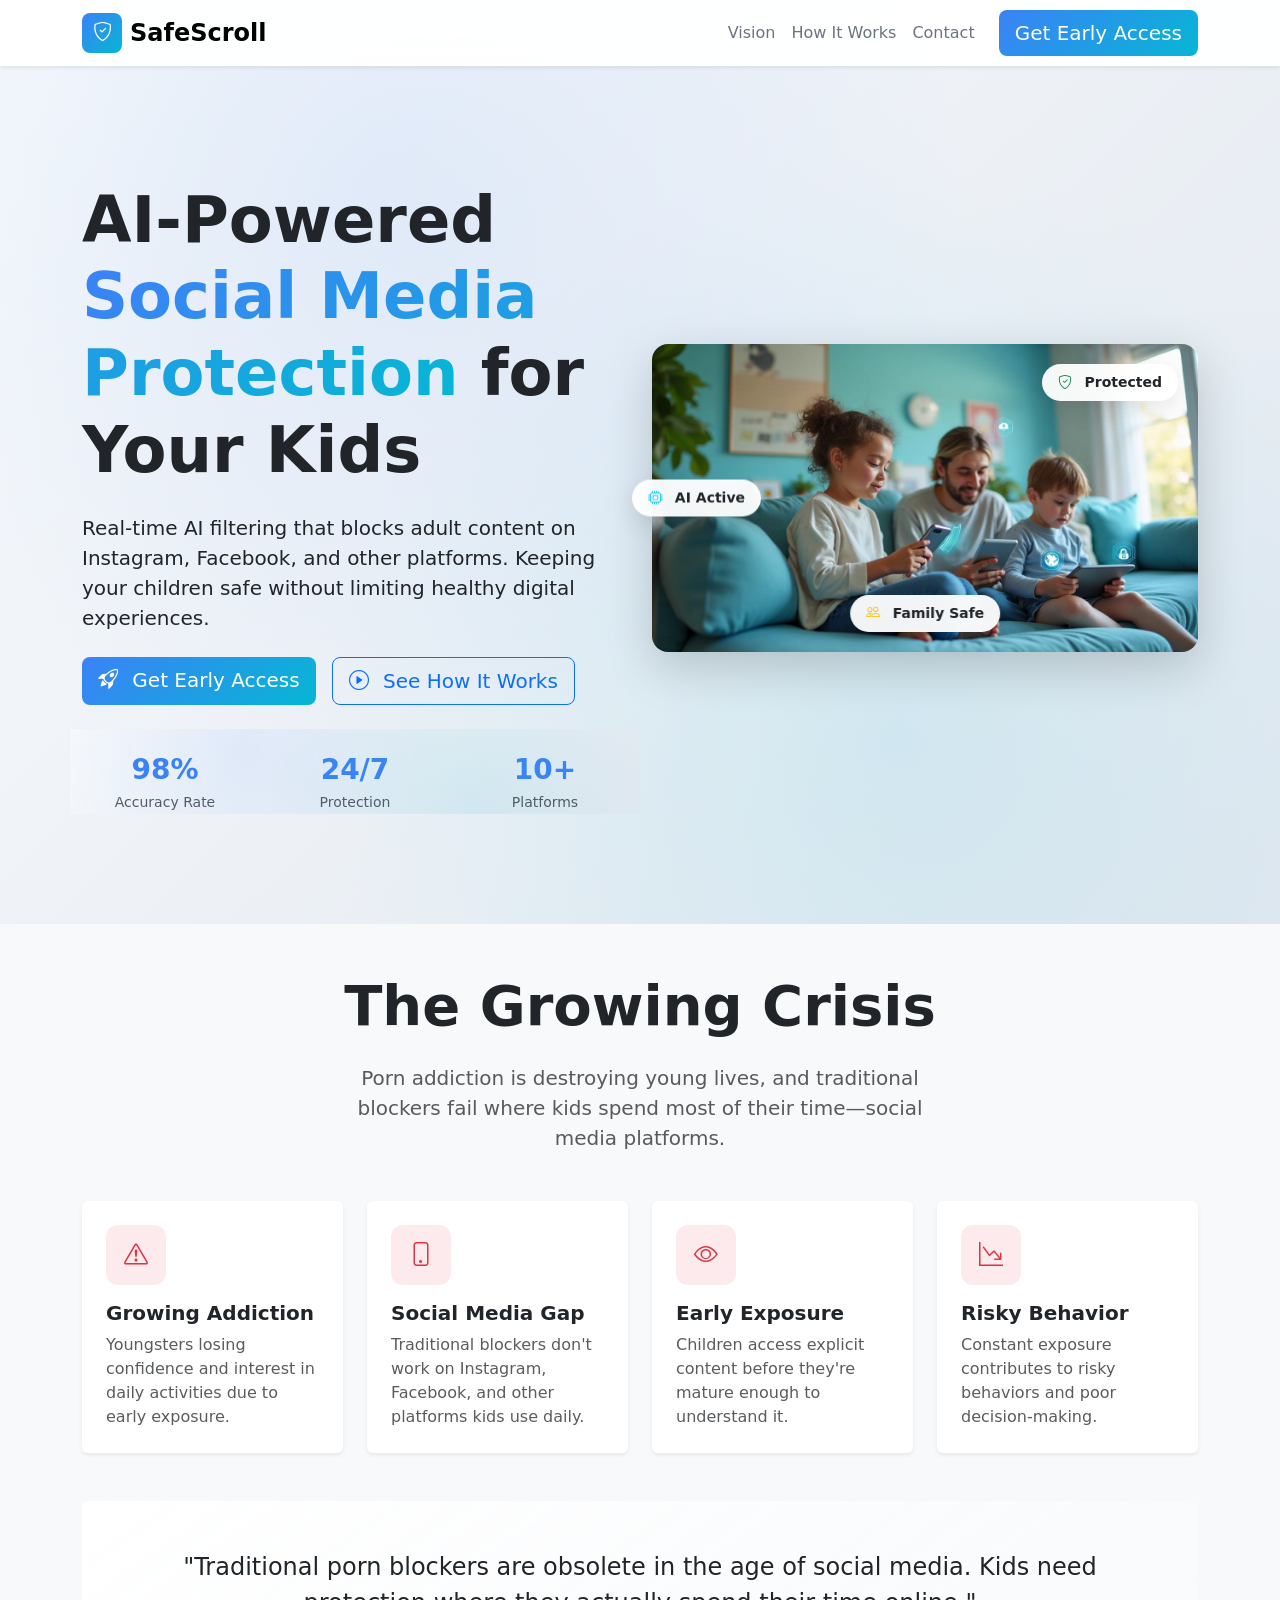
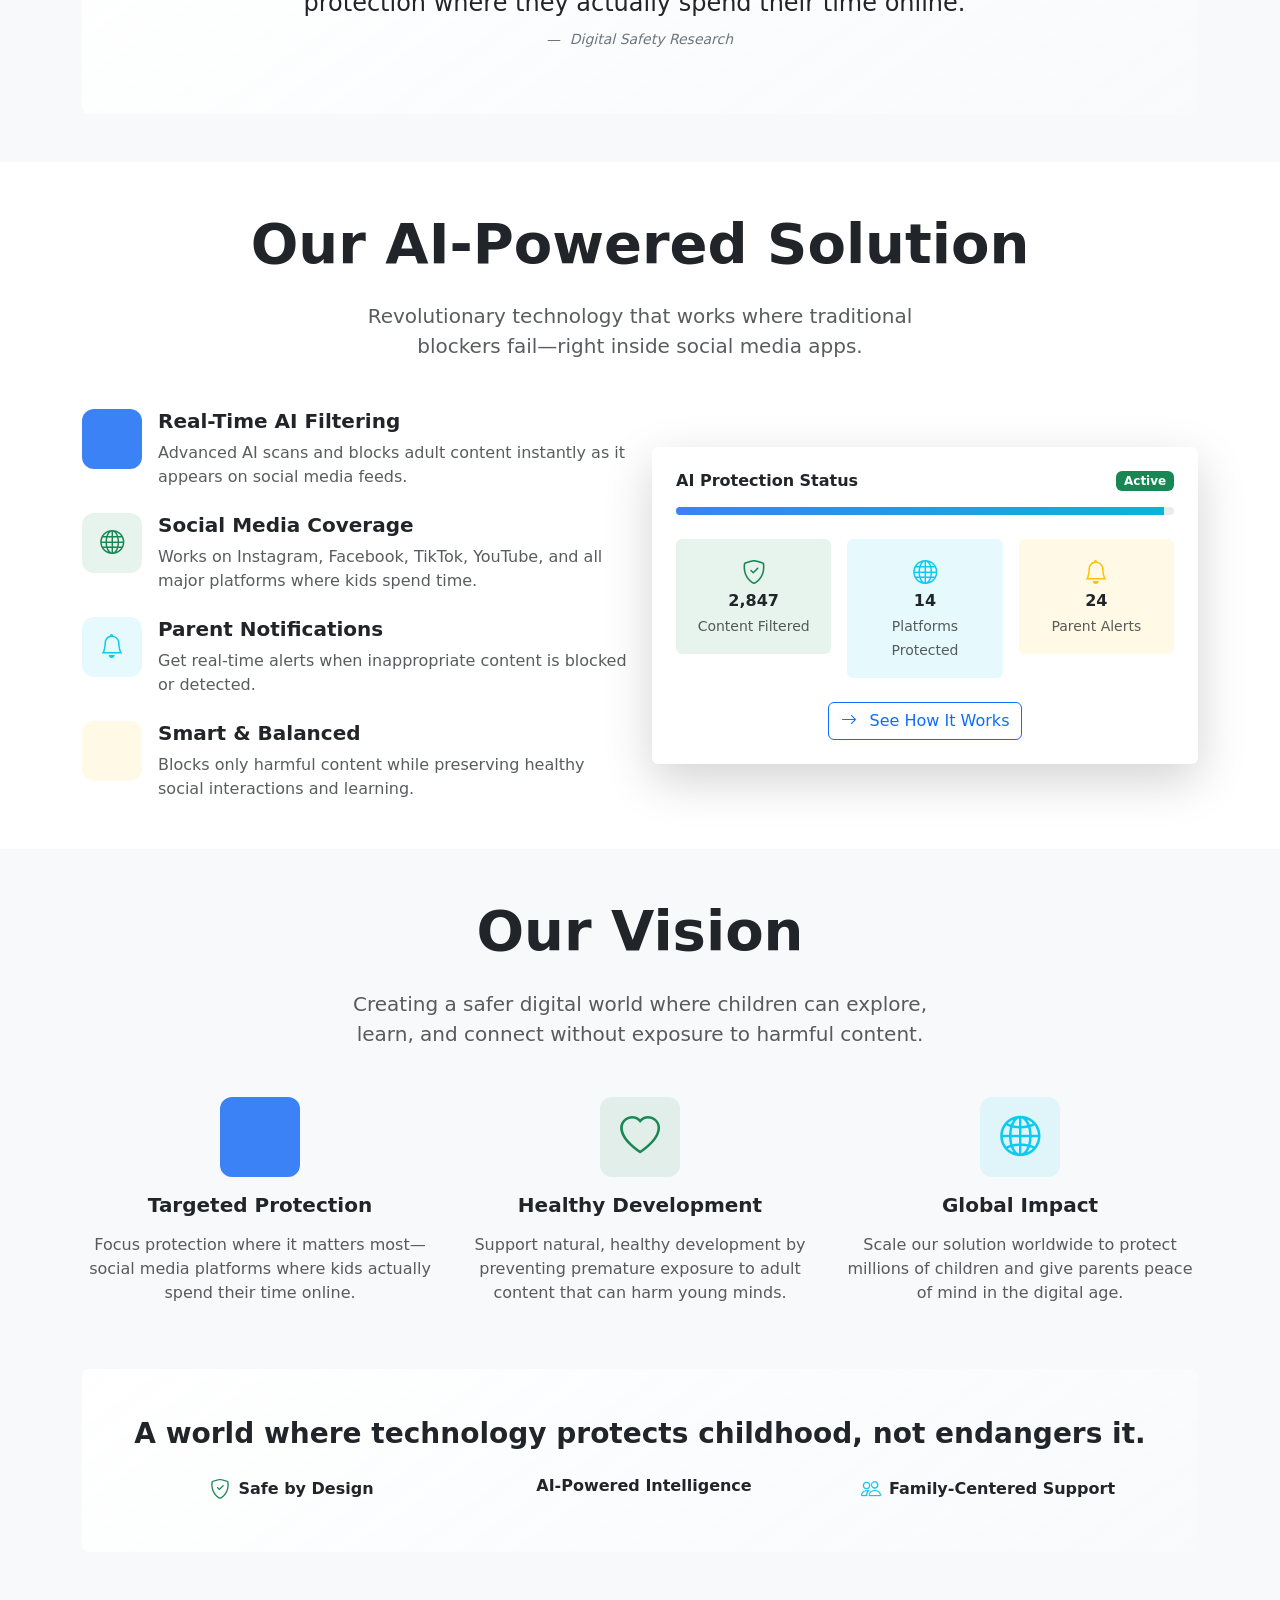
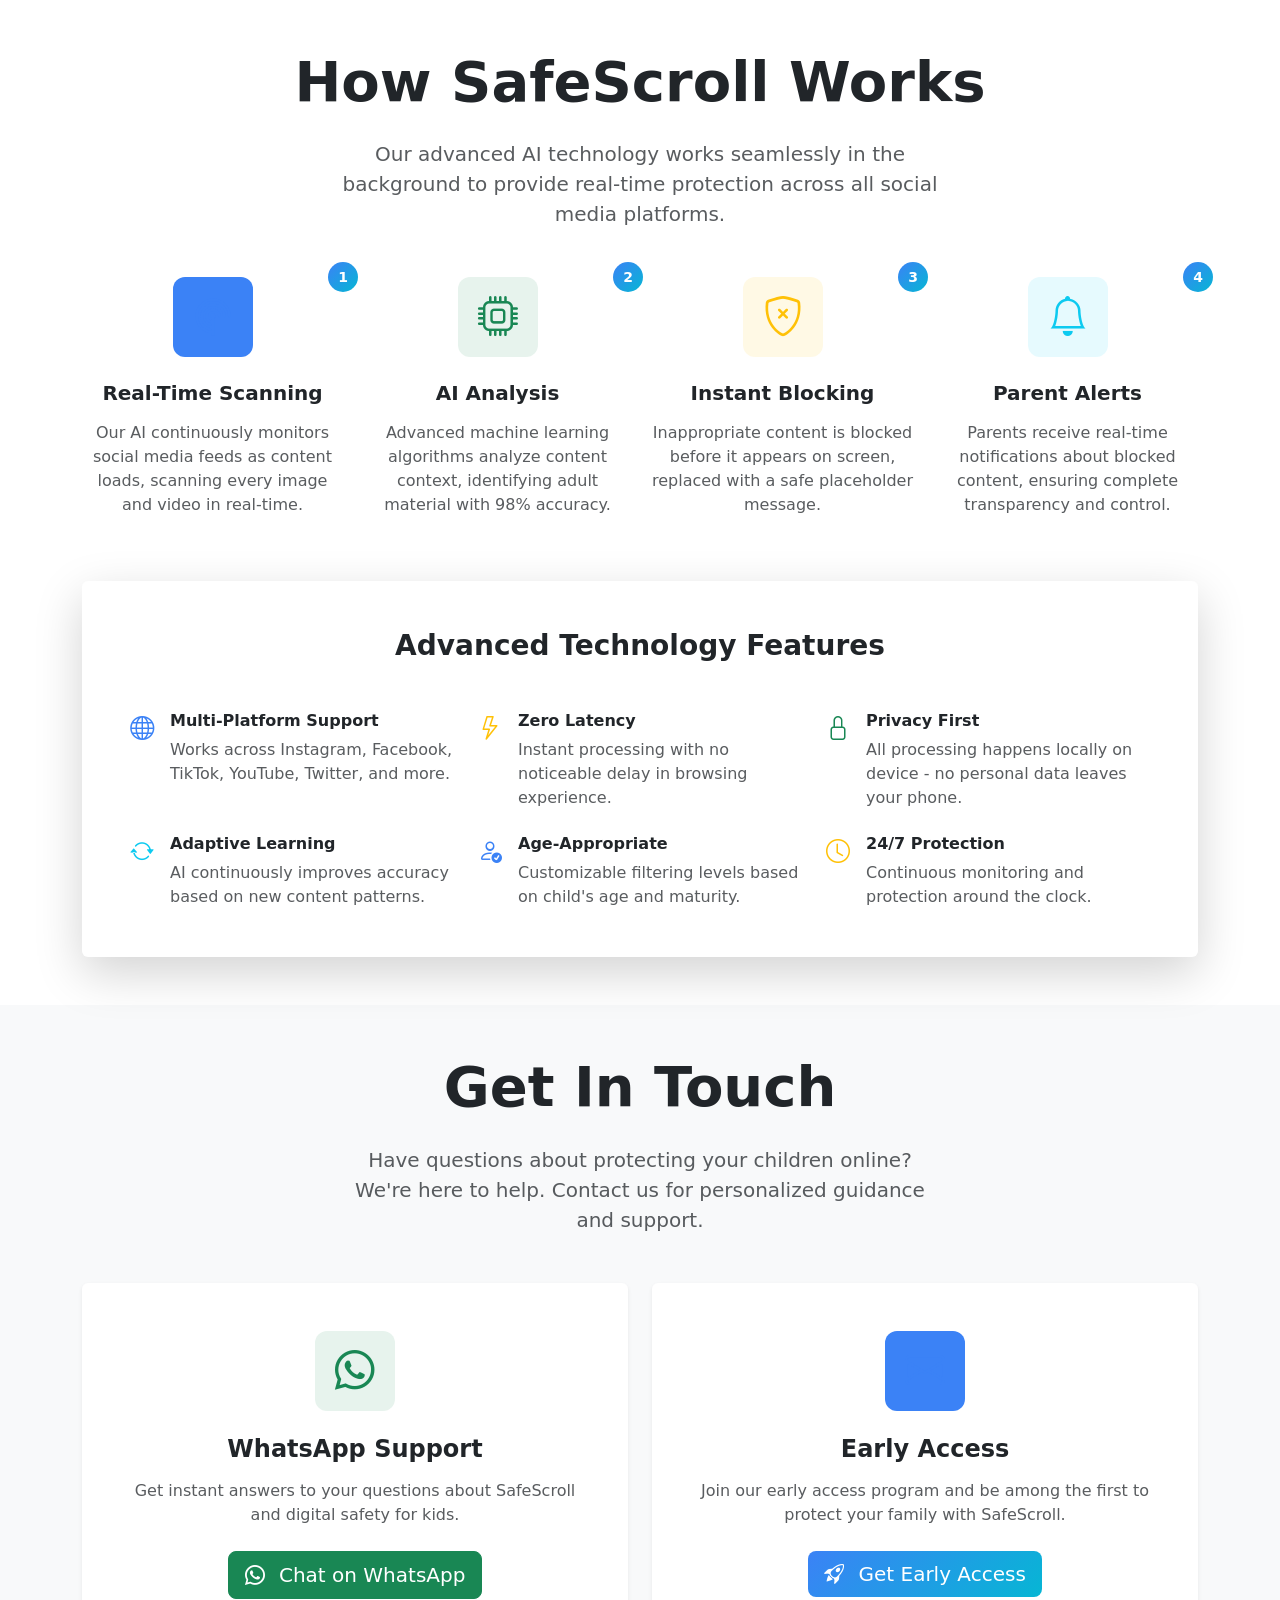
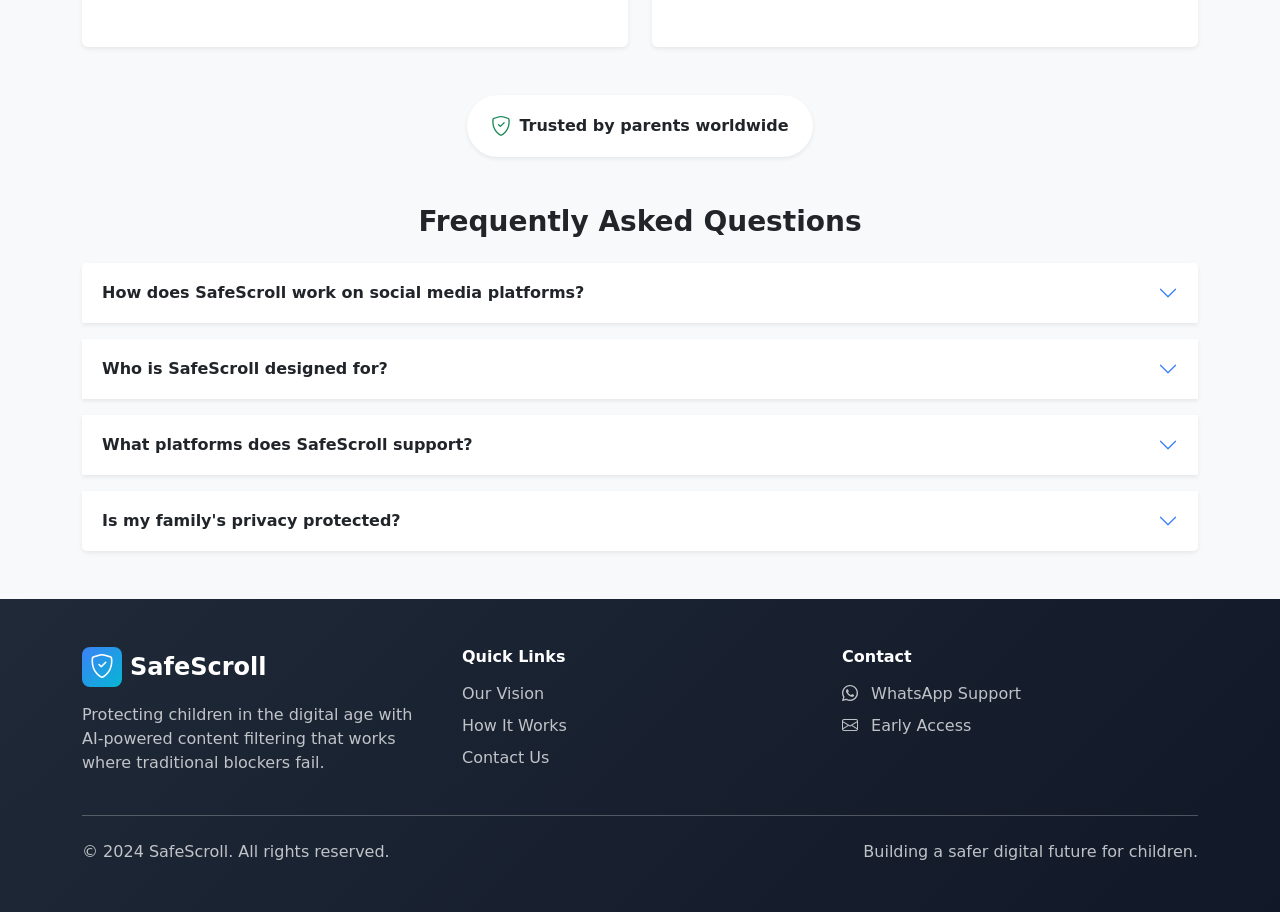
==== index.html @ 68c71226 "ui improvemnts" ====
<!DOCTYPE html>
<html lang="en">
<head>
    <meta charset="UTF-8">
    <meta name="viewport" content="width=device-width, initial-scale=1.0">
    <title>SafeScroll - AI-Powered Social Media Protection for Kids</title>
    <meta name="description" content="Protect your children from adult content on social media with SafeScroll's real-time AI filtering. Works on Instagram, Facebook, TikTok and more. Get early access now.">
    <meta name="author" content="SafeScroll">
    
    <!-- Open Graph -->
    <meta property="og:title" content="SafeScroll - AI-Powered Social Media Protection for Kids">
    <meta property="og:description" content="Real-time AI filtering that blocks adult content on Instagram, Facebook, and other platforms. Keeping your children safe without limiting healthy digital experiences.">
    <meta property="og:type" content="website">
    <meta property="og:image" content="https://lovable.dev/opengraph-image-p98pqg.png">
    
    <!-- Twitter -->
    <meta name="twitter:card" content="summary_large_image">
    <meta name="twitter:site" content="@lovable_dev">
    <meta name="twitter:image" content="https://lovable.dev/opengraph-image-p98pqg.png">
    
    <!-- Bootstrap CSS -->
    <link href="https://cdn.jsdelivr.net/npm/bootstrap@5.3.2/dist/css/bootstrap.min.css" rel="stylesheet">
    <!-- Bootstrap Icons -->
    <link rel="stylesheet" href="https://cdn.jsdelivr.net/npm/bootstrap-icons@1.11.1/font/bootstrap-icons.css">
    <!-- Custom CSS -->
    <link rel="stylesheet" href="styles.css">
</head>
<body>
    <!-- Header -->
    <nav class="navbar navbar-expand-lg navbar-light bg-white shadow-sm fixed-top">
        <div class="container">
            <a class="navbar-brand d-flex align-items-center" href="#">
                <div class="logo-icon me-2">
                    <i class="bi bi-shield-check"></i>
                </div>
                <span class="fw-bold fs-4">SafeScroll</span>
            </a>
            
            <button class="navbar-toggler" type="button" data-bs-toggle="collapse" data-bs-target="#navbarNav">
                <span class="navbar-toggler-icon"></span>
            </button>
            
            <div class="collapse navbar-collapse" id="navbarNav">
                <ul class="navbar-nav ms-auto align-items-center">
                    <li class="nav-item">
                        <a class="nav-link" href="#vision">Vision</a>
                    </li>
                    <li class="nav-item">
                        <a class="nav-link" href="#how-it-works">How It Works</a>
                    </li>
                    <li class="nav-item">
                        <a class="nav-link" href="#contact">Contact</a>
                    </li>
                    <li class="nav-item ms-3">
                        <a href="https://docs.google.com/forms/d/e/1FAIpQLSdL7RIBsJjAoZ7xyMn0XETGXsbtMXShE-gqdLXcIPO4XKgtIQ/viewform?usp=sharing&ouid=114722297140560562185" target="_blank" class="btn btn-gradient btn-lg">
                            Get Early Access
                        </a>
                    </li>
                </ul>
            </div>
        </div>
    </nav>

    <!-- Hero Section -->
    <section class="hero-section pt-4">
        <div class="container">
            <div class="row align-items-center min-vh-100 pt-5">
                <div class="col-lg-6 mb-5 mb-lg-0">
                    <h1 class="display-3 fw-bold mb-4">
                        AI-Powered <span class="text-gradient">Social Media Protection</span> for Your Kids
                    </h1>
                    <p class="lead mb-4">
                        Real-time AI filtering that blocks adult content on Instagram, Facebook, and other platforms. 
                        Keeping your children safe without limiting healthy digital experiences.
                    </p>
                    <div class="d-flex flex-column flex-sm-row gap-3 mb-5">
                        <a href="https://docs.google.com/forms/d/e/1FAIpQLSdL7RIBsJjAoZ7xyMn0XETGXsbtMXShE-gqdLXcIPO4XKgtIQ/viewform?usp=sharing&ouid=114722297140560562185" target="_blank" class="btn btn-gradient btn-lg">
                            <i class="bi bi-rocket-takeoff me-2"></i>
                            Get Early Access
                        </a>
                        <a href="#how-it-works" class="btn btn-outline-primary btn-lg">
                            <i class="bi bi-play-circle me-2"></i>
                            See How It Works
                        </a>
                    </div>
                    
                    <!-- Stats -->
                    <!-- <div class="row g-4">
                        <div class="col-4">
                            <div class="text-center">
                                <h3 class="fw-bold text-primary mb-1">98%</h3>
                                <small class="text-muted">Accuracy Rate</small>
                            </div>
                        </div>
                        <div class="col-4">
                            <div class="text-center">
                                <h3 class="fw-bold text-primary mb-1">24/7</h3>
                                <small class="text-muted">Protection</small>
                            </div>
                        </div>
                        <div class="col-4">
                            <div class="text-center">
                                <h3 class="fw-bold text-primary mb-1">10+</h3>
                                <small class="text-muted">Platforms</small>
                            </div>
                        </div>
                    </div> -->

<div class="row g-4 hero-section">
  <div class="col-4">
    <div class="text-center">
      <h3 class="fw-bold text-primary mb-1" data-counter="98" data-suffix="%">0%</h3>
      <small class="text-muted">Accuracy Rate</small>
    </div>
  </div>
  <div class="col-4">
    <div class="text-center">
      <h3 class="fw-bold text-primary mb-1" data-counter="24" data-suffix="/7">0/7</h3>
      <small class="text-muted">Protection</small>
    </div>
  </div>
  <div class="col-4">
    <div class="text-center">
      <h3 class="fw-bold text-primary mb-1" data-counter="10" data-suffix="+">0+</h3>
      <small class="text-muted">Platforms</small>
    </div>
  </div>
</div>


                </div>
                <div class="col-lg-6">
                    <div class="hero-image-container position-relative">
                        <img src="hero-family.jpg" alt="Happy family using devices safely" class="img-fluid rounded-4 shadow-lg">
                        <div class="floating-badge badge-protection">
                            <i class="bi bi-shield-check text-success me-2"></i>
                            Protected
                        </div>
                        <div class="floating-badge badge-ai">
                            <i class="bi bi-cpu text-info me-2"></i>
                            AI Active
                        </div>
                        <div class="floating-badge badge-family">
                            <i class="bi bi-people text-warning me-2"></i>
                            Family Safe
                        </div>
                    </div>
                </div>
            </div>
        </div>
    </section>

    <!-- Problem Section -->
    <section class="py-5 bg-light">
        <div class="container">
            <div class="text-center mb-5">
                <h2 class="display-4 fw-bold mb-4">The Growing Crisis</h2>
                <p class="lead text-muted mx-auto" style="max-width: 600px;">
                    Porn addiction is destroying young lives, and traditional blockers fail where kids spend most of their time—social media platforms.
                </p>
            </div>
            
            <div class="row g-4">
                <div class="col-lg-3 col-md-6">
                    <div class="card h-100 border-0 shadow-sm">
                        <div class="card-body p-4">
                            <div class="icon-box bg-danger bg-opacity-10 text-danger mb-3">
                                <i class="bi bi-exclamation-triangle"></i>
                            </div>
                            <h5 class="card-title fw-semibold">Growing Addiction</h5>
                            <p class="card-text text-muted">
                                Youngsters losing confidence and interest in daily activities due to early exposure.
                            </p>
                        </div>
                    </div>
                </div>
                
                <div class="col-lg-3 col-md-6">
                    <div class="card h-100 border-0 shadow-sm">
                        <div class="card-body p-4">
                            <div class="icon-box bg-danger bg-opacity-10 text-danger mb-3">
                                <i class="bi bi-phone"></i>
                            </div>
                            <h5 class="card-title fw-semibold">Social Media Gap</h5>
                            <p class="card-text text-muted">
                                Traditional blockers don't work on Instagram, Facebook, and other platforms kids use daily.
                            </p>
                        </div>
                    </div>
                </div>
                
                <div class="col-lg-3 col-md-6">
                    <div class="card h-100 border-0 shadow-sm">
                        <div class="card-body p-4">
                            <div class="icon-box bg-danger bg-opacity-10 text-danger mb-3">
                                <i class="bi bi-eye"></i>
                            </div>
                            <h5 class="card-title fw-semibold">Early Exposure</h5>
                            <p class="card-text text-muted">
                                Children access explicit content before they're mature enough to understand it.
                            </p>
                        </div>
                    </div>
                </div>
                
                <div class="col-lg-3 col-md-6">
                    <div class="card h-100 border-0 shadow-sm">
                        <div class="card-body p-4">
                            <div class="icon-box bg-danger bg-opacity-10 text-danger mb-3">
                                <i class="bi bi-graph-down-arrow"></i>
                            </div>
                            <h5 class="card-title fw-semibold">Risky Behavior</h5>
                            <p class="card-text text-muted">
                                Constant exposure contributes to risky behaviors and poor decision-making.
                            </p>
                        </div>
                    </div>
                </div>
            </div>
            
            <!-- Quote -->
            <div class="card mt-5 border-0 gradient-card">
                <div class="card-body text-center p-5">
                    <blockquote class="blockquote fs-4 mb-4">
                        "Traditional porn blockers are obsolete in the age of social media. Kids need protection where they actually spend their time online."
                    </blockquote>
                    <figcaption class="blockquote-footer">
                        <cite title="Source Title">Digital Safety Research</cite>
                    </figcaption>
                </div>
            </div>
        </div>
    </section>

    <!-- Solution Section -->
    <section class="py-5">
        <div class="container">
            <div class="text-center mb-5">
                <h2 class="display-4 fw-bold mb-4">Our AI-Powered Solution</h2>
                <p class="lead text-muted mx-auto" style="max-width: 600px;">
                    Revolutionary technology that works where traditional blockers fail—right inside social media apps.
                </p>
            </div>
            
            <div class="row align-items-center">
                <div class="col-lg-6 mb-5 mb-lg-0">
                    <div class="row g-4">
                        <div class="col-12">
                            <div class="d-flex">
                                <div class="icon-box bg-primary bg-opacity-10 text-primary me-3 flex-shrink-0">
                                    <i class="bi bi-lightning"></i>
                                </div>
                                <div>
                                    <h5 class="fw-semibold mb-2">Real-Time AI Filtering</h5>
                                    <p class="text-muted mb-0">Advanced AI scans and blocks adult content instantly as it appears on social media feeds.</p>
                                </div>
                            </div>
                        </div>
                        
                        <div class="col-12">
                            <div class="d-flex">
                                <div class="icon-box bg-success bg-opacity-10 text-success me-3 flex-shrink-0">
                                    <i class="bi bi-globe"></i>
                                </div>
                                <div>
                                    <h5 class="fw-semibold mb-2">Social Media Coverage</h5>
                                    <p class="text-muted mb-0">Works on Instagram, Facebook, TikTok, YouTube, and all major platforms where kids spend time.</p>
                                </div>
                            </div>
                        </div>
                        
                        <div class="col-12">
                            <div class="d-flex">
                                <div class="icon-box bg-info bg-opacity-10 text-info me-3 flex-shrink-0">
                                    <i class="bi bi-bell"></i>
                                </div>
                                <div>
                                    <h5 class="fw-semibold mb-2">Parent Notifications</h5>
                                    <p class="text-muted mb-0">Get real-time alerts when inappropriate content is blocked or detected.</p>
                                </div>
                            </div>
                        </div>
                        
                        <div class="col-12">
                            <div class="d-flex">
                                <div class="icon-box bg-warning bg-opacity-10 text-warning me-3 flex-shrink-0">
                                    <i class="bi bi-brain"></i>
                                </div>
                                <div>
                                    <h5 class="fw-semibold mb-2">Smart & Balanced</h5>
                                    <p class="text-muted mb-0">Blocks only harmful content while preserving healthy social interactions and learning.</p>
                                </div>
                            </div>
                        </div>
                    </div>
                </div>
                
                <div class="col-lg-6">
                    <div class="card border-0 shadow-lg">
                        <div class="card-body p-4">
                            <div class="d-flex align-items-center justify-content-between mb-3">
                                <h6 class="fw-semibold mb-0">AI Protection Status</h6>
                                <span class="badge bg-success">Active</span>
                            </div>
                            
                            <div class="progress mb-4" style="height: 8px;">
                                <div class="progress-bar bg-gradient" style="width: 98%"></div>
                            </div>
                            
                            <div class="row g-3 text-center">
                                <div class="col-4">
                                    <div class="p-3 bg-success bg-opacity-10 rounded">
                                        <i class="bi bi-shield-check text-success fs-4 mb-2"></i>
                                        <h6 class="fw-semibold mb-1">2,847</h6>
                                        <small class="text-muted">Content Filtered</small>
                                    </div>
                                </div>
                                <div class="col-4">
                                    <div class="p-3 bg-info bg-opacity-10 rounded">
                                        <i class="bi bi-globe text-info fs-4 mb-2"></i>
                                        <h6 class="fw-semibold mb-1">12</h6>
                                        <small class="text-muted">Platforms Protected</small>
                                    </div>
                                </div>
                                <div class="col-4">
                                    <div class="p-3 bg-warning bg-opacity-10 rounded">
                                        <i class="bi bi-bell text-warning fs-4 mb-2"></i>
                                        <h6 class="fw-semibold mb-1">24</h6>
                                        <small class="text-muted">Parent Alerts</small>
                                    </div>
                                </div>
                            </div>
                            
                            <div class="text-center mt-4">
                                <a href="#how-it-works" class="btn btn-outline-primary">
                                    <i class="bi bi-arrow-right me-2"></i>
                                    See How It Works
                                </a>
                            </div>
                        </div>
                    </div>
                </div>
            </div>
        </div>
    </section>

    <!-- Vision Section -->
    <section id="vision" class="py-5 bg-light">
        <div class="container">
            <div class="text-center mb-5">
                <h2 class="display-4 fw-bold mb-4">Our Vision</h2>
                <p class="lead text-muted mx-auto" style="max-width: 600px;">
                    Creating a safer digital world where children can explore, learn, and connect without exposure to harmful content.
                </p>
            </div>
            
            <div class="row g-4 mb-5">
                <div class="col-lg-4">
                    <div class="text-center">
                        <div class="icon-box bg-primary bg-opacity-10 text-primary mx-auto mb-3" style="width: 80px; height: 80px;">
                            <i class="bi bi-bullseye fs-1"></i>
                        </div>
                        <h5 class="fw-semibold mb-3">Targeted Protection</h5>
                        <p class="text-muted">Focus protection where it matters most—social media platforms where kids actually spend their time online.</p>
                    </div>
                </div>
                
                <div class="col-lg-4">
                    <div class="text-center">
                        <div class="icon-box bg-success bg-opacity-10 text-success mx-auto mb-3" style="width: 80px; height: 80px;">
                            <i class="bi bi-heart fs-1"></i>
                        </div>
                        <h5 class="fw-semibold mb-3">Healthy Development</h5>
                        <p class="text-muted">Support natural, healthy development by preventing premature exposure to adult content that can harm young minds.</p>
                    </div>
                </div>
                
                <div class="col-lg-4">
                    <div class="text-center">
                        <div class="icon-box bg-info bg-opacity-10 text-info mx-auto mb-3" style="width: 80px; height: 80px;">
                            <i class="bi bi-globe2 fs-1"></i>
                        </div>
                        <h5 class="fw-semibold mb-3">Global Impact</h5>
                        <p class="text-muted">Scale our solution worldwide to protect millions of children and give parents peace of mind in the digital age.</p>
                    </div>
                </div>
            </div>
            
            <!-- Vision Statement -->
            <div class="card border-0 gradient-card">
                <div class="card-body text-center p-5">
                    <h3 class="fw-bold mb-4">A world where technology protects childhood, not endangers it.</h3>
                    <div class="row g-4">
                        <div class="col-md-4">
                            <div class="d-flex align-items-center justify-content-center">
                                <i class="bi bi-shield-check text-success me-2 fs-5"></i>
                                <span class="fw-semibold">Safe by Design</span>
                            </div>
                        </div>
                        <div class="col-md-4">
                            <div class="d-flex align-items-center justify-content-center">
                                <i class="bi bi-brain text-primary me-2 fs-5"></i>
                                <span class="fw-semibold">AI-Powered Intelligence</span>
                            </div>
                        </div>
                        <div class="col-md-4">
                            <div class="d-flex align-items-center justify-content-center">
                                <i class="bi bi-people text-info me-2 fs-5"></i>
                                <span class="fw-semibold">Family-Centered Support</span>
                            </div>
                        </div>
                    </div>
                </div>
            </div>
        </div>
    </section>

    <!-- How It Works Section -->
    <section id="how-it-works" class="py-5">
        <div class="container">
            <div class="text-center mb-5">
                <h2 class="display-4 fw-bold mb-4">How SafeScroll Works</h2>
                <p class="lead text-muted mx-auto" style="max-width: 600px;">
                    Our advanced AI technology works seamlessly in the background to provide real-time protection across all social media platforms.
                </p>
            </div>
            
            <!-- Process Steps -->
            <div class="row g-4 mb-5">
                <div class="col-lg-3 col-md-6">
                    <div class="text-center">
                        <div class="position-relative mb-4">
                            <div class="step-number">1</div>
                            <div class="icon-box bg-primary bg-opacity-10 text-primary mx-auto" style="width: 80px; height: 80px;">
                                <i class="bi bi-radar fs-1"></i>
                            </div>
                        </div>
                        <h5 class="fw-semibold mb-3">Real-Time Scanning</h5>
                        <p class="text-muted">Our AI continuously monitors social media feeds as content loads, scanning every image and video in real-time.</p>
                    </div>
                </div>
                
                <div class="col-lg-3 col-md-6">
                    <div class="text-center">
                        <div class="position-relative mb-4">
                            <div class="step-number">2</div>
                            <div class="icon-box bg-success bg-opacity-10 text-success mx-auto" style="width: 80px; height: 80px;">
                                <i class="bi bi-cpu fs-1"></i>
                            </div>
                        </div>
                        <h5 class="fw-semibold mb-3">AI Analysis</h5>
                        <p class="text-muted">Advanced machine learning algorithms analyze content context, identifying adult material with 98% accuracy.</p>
                    </div>
                </div>
                
                <div class="col-lg-3 col-md-6">
                    <div class="text-center">
                        <div class="position-relative mb-4">
                            <div class="step-number">3</div>
                            <div class="icon-box bg-warning bg-opacity-10 text-warning mx-auto" style="width: 80px; height: 80px;">
                                <i class="bi bi-shield-x fs-1"></i>
                            </div>
                        </div>
                        <h5 class="fw-semibold mb-3">Instant Blocking</h5>
                        <p class="text-muted">Inappropriate content is blocked before it appears on screen, replaced with a safe placeholder message.</p>
                    </div>
                </div>
                
                <div class="col-lg-3 col-md-6">
                    <div class="text-center">
                        <div class="position-relative mb-4">
                            <div class="step-number">4</div>
                            <div class="icon-box bg-info bg-opacity-10 text-info mx-auto" style="width: 80px; height: 80px;">
                                <i class="bi bi-bell fs-1"></i>
                            </div>
                        </div>
                        <h5 class="fw-semibold mb-3">Parent Alerts</h5>
                        <p class="text-muted">Parents receive real-time notifications about blocked content, ensuring complete transparency and control.</p>
                    </div>
                </div>
            </div>
            
            <!-- Advanced Features -->
            <div class="card border-0 shadow-lg">
                <div class="card-body p-5">
                    <h3 class="text-center fw-bold mb-5">Advanced Technology Features</h3>
                    <div class="row g-4">
                        <div class="col-lg-4 col-md-6">
                            <div class="d-flex">
                                <i class="bi bi-globe text-primary me-3 fs-4"></i>
                                <div>
                                    <h6 class="fw-semibold mb-2">Multi-Platform Support</h6>
                                    <p class="text-muted mb-0">Works across Instagram, Facebook, TikTok, YouTube, Twitter, and more.</p>
                                </div>
                            </div>
                        </div>
                        
                        <div class="col-lg-4 col-md-6">
                            <div class="d-flex">
                                <i class="bi bi-lightning text-warning me-3 fs-4"></i>
                                <div>
                                    <h6 class="fw-semibold mb-2">Zero Latency</h6>
                                    <p class="text-muted mb-0">Instant processing with no noticeable delay in browsing experience.</p>
                                </div>
                            </div>
                        </div>
                        
                        <div class="col-lg-4 col-md-6">
                            <div class="d-flex">
                                <i class="bi bi-lock text-success me-3 fs-4"></i>
                                <div>
                                    <h6 class="fw-semibold mb-2">Privacy First</h6>
                                    <p class="text-muted mb-0">All processing happens locally on device - no personal data leaves your phone.</p>
                                </div>
                            </div>
                        </div>
                        
                        <div class="col-lg-4 col-md-6">
                            <div class="d-flex">
                                <i class="bi bi-arrow-repeat text-info me-3 fs-4"></i>
                                <div>
                                    <h6 class="fw-semibold mb-2">Adaptive Learning</h6>
                                    <p class="text-muted mb-0">AI continuously improves accuracy based on new content patterns.</p>
                                </div>
                            </div>
                        </div>
                        
                        <div class="col-lg-4 col-md-6">
                            <div class="d-flex">
                                <i class="bi bi-person-check text-primary me-3 fs-4"></i>
                                <div>
                                    <h6 class="fw-semibold mb-2">Age-Appropriate</h6>
                                    <p class="text-muted mb-0">Customizable filtering levels based on child's age and maturity.</p>
                                </div>
                            </div>
                        </div>
                        
                        <div class="col-lg-4 col-md-6">
                            <div class="d-flex">
                                <i class="bi bi-clock text-warning me-3 fs-4"></i>
                                <div>
                                    <h6 class="fw-semibold mb-2">24/7 Protection</h6>
                                    <p class="text-muted mb-0">Continuous monitoring and protection around the clock.</p>
                                </div>
                            </div>
                        </div>
                    </div>
                </div>
            </div>
        </div>
    </section>

    <!-- Contact Section -->
    <section id="contact" class="py-5 bg-light">
        <div class="container">
            <div class="text-center mb-5">
                <h2 class="display-4 fw-bold mb-4">Get In Touch</h2>
                <p class="lead text-muted mx-auto" style="max-width: 600px;">
                    Have questions about protecting your children online? We're here to help. Contact us for personalized guidance and support.
                </p>
            </div>
            
            <div class="row g-4 mb-5">
                <div class="col-lg-6">
                    <div class="card h-100 border-0 shadow-sm text-center">
                        <div class="card-body p-5">
                            <div class="icon-box bg-success bg-opacity-10 text-success mx-auto mb-4" style="width: 80px; height: 80px;">
                                <i class="bi bi-whatsapp fs-1"></i>
                            </div>
                            <h4 class="fw-semibold mb-3">WhatsApp Support</h4>
                            <p class="text-muted mb-4">Get instant answers to your questions about SafeScroll and digital safety for kids.</p>
                            <a href="https://wa.me/6383449908?text=Hi! I'm interested in SafeScroll and would like to know more about protecting my children online." target="_blank" class="btn btn-success btn-lg">
                                <i class="bi bi-whatsapp me-2"></i>
                                Chat on WhatsApp
                            </a>
                        </div>
                    </div>
                </div>
                
                <div class="col-lg-6">
                    <div class="card h-100 border-0 shadow-sm text-center">
                        <div class="card-body p-5">
                            <div class="icon-box bg-primary bg-opacity-10 text-primary mx-auto mb-4" style="width: 80px; height: 80px;">
                                <i class="bi bi-envelope fs-1"></i>
                            </div>
                            <h4 class="fw-semibold mb-3">Early Access</h4>
                            <p class="text-muted mb-4">Join our early access program and be among the first to protect your family with SafeScroll.</p>
                            <a href="https://docs.google.com/forms/d/e/1FAIpQLSdL7RIBsJjAoZ7xyMn0XETGXsbtMXShE-gqdLXcIPO4XKgtIQ/viewform?usp=sharing&ouid=114722297140560562185" target="_blank" class="btn btn-gradient btn-lg">
                                <i class="bi bi-rocket-takeoff me-2"></i>
                                Get Early Access
                            </a>
                        </div>
                    </div>
                </div>
            </div>
            
            <!-- Trust Indicators -->
            <div class="text-center">
                <div class="d-inline-flex align-items-center bg-white rounded-pill px-4 py-3 shadow-sm">
                    <i class="bi bi-shield-check text-success me-2 fs-5"></i>
                    <span class="fw-semibold">Trusted by parents worldwide</span>
                </div>
            </div>
            
            <!-- FAQ Section -->
            <div class="mt-5">
                <h3 class="text-center fw-bold mb-4">Frequently Asked Questions</h3>
                <div class="accordion" id="faqAccordion">
                    <div class="accordion-item border-0 shadow-sm mb-3">
                        <h2 class="accordion-header">
                            <button class="accordion-button collapsed fw-semibold" type="button" data-bs-toggle="collapse" data-bs-target="#faq1">
                                How does SafeScroll work on social media platforms?
                            </button>
                        </h2>
                        <div id="faq1" class="accordion-collapse collapse" data-bs-parent="#faqAccordion">
                            <div class="accordion-body text-muted">
                                SafeScroll uses advanced AI to scan content in real-time as it loads on social media feeds. Our technology works directly within the apps your children use, blocking inappropriate content before it appears on screen.
                            </div>
                        </div>
                    </div>
                    
                    <div class="accordion-item border-0 shadow-sm mb-3">
                        <h2 class="accordion-header">
                            <button class="accordion-button collapsed fw-semibold" type="button" data-bs-toggle="collapse" data-bs-target="#faq2">
                                Who is SafeScroll designed for?
                            </button>
                        </h2>
                        <div id="faq2" class="accordion-collapse collapse" data-bs-parent="#faqAccordion">
                            <div class="accordion-body text-muted">
                                <ul>
  <li><strong>Parental Control version:</strong> For parents of children, with features like social media filter, sexting detection and inappropriate image alerts.</li>
  <li><strong>Adult version:</strong> For individuals who want to reduce adult content by filtering explicit media.</li>
</ul>
                            </div>
                        </div>
                    </div>
                    
                    <div class="accordion-item border-0 shadow-sm mb-3">
                        <h2 class="accordion-header">
                            <button class="accordion-button collapsed fw-semibold" type="button" data-bs-toggle="collapse" data-bs-target="#faq3">
                                What platforms does SafeScroll support?
                            </button>
                        </h2>
                        <div id="faq3" class="accordion-collapse collapse" data-bs-parent="#faqAccordion">
                            <div class="accordion-body text-muted">
                                We support all major social media platforms including Instagram, Facebook, TikTok, YouTube, Twitter and more. Our technology adapts to new platforms as they emerge.
                            </div>
                        </div>
                    </div>
                    
                    <div class="accordion-item border-0 shadow-sm">
                        <h2 class="accordion-header">
                            <button class="accordion-button collapsed fw-semibold" type="button" data-bs-toggle="collapse" data-bs-target="#faq4">
                                Is my family's privacy protected?
                            </button>
                        </h2>
                        <div id="faq4" class="accordion-collapse collapse" data-bs-parent="#faqAccordion">
                            <div class="accordion-body text-muted">
                                Absolutely. All content analysis happens locally on your device. No personal data, browsing history, or content is ever sent to our servers. Your family's privacy is our top priority.
                            </div>
                        </div>
                    </div>
                </div>
            </div>
        </div>
    </section>

    <!-- Footer -->
    <footer class="py-5 bg-dark text-white">
        <div class="container">
            <div class="row g-4">
                <div class="col-lg-4">
                    <div class="d-flex align-items-center mb-3">
                        <div class="logo-icon me-2">
                            <i class="bi bi-shield-check"></i>
                        </div>
                        <span class="fw-bold fs-4">SafeScroll</span>
                    </div>
                    <p class="text-light opacity-75">
                        Protecting children in the digital age with AI-powered content filtering that works where traditional blockers fail.
                    </p>
                </div>
                
                <div class="col-lg-4">
                    <h6 class="fw-semibold mb-3">Quick Links</h6>
                    <ul class="list-unstyled">
                        <li class="mb-2"><a href="#vision" class="text-light opacity-75 text-decoration-none">Our Vision</a></li>
                        <li class="mb-2"><a href="#how-it-works" class="text-light opacity-75 text-decoration-none">How It Works</a></li>
                        <li class="mb-2"><a href="#contact" class="text-light opacity-75 text-decoration-none">Contact Us</a></li>
                    </ul>
                </div>
                
                <div class="col-lg-4">
                    <h6 class="fw-semibold mb-3">Contact</h6>
                    <div class="d-flex flex-column gap-2">
                        <a href="https://wa.me/6383449908" target="_blank" class="text-light opacity-75 text-decoration-none">
                            <i class="bi bi-whatsapp me-2"></i>
                            WhatsApp Support
                        </a>
                        <a href="https://docs.google.com/forms/d/e/1FAIpQLSdL7RIBsJjAoZ7xyMn0XETGXsbtMXShE-gqdLXcIPO4XKgtIQ/viewform?usp=header" target="_blank" class="text-light opacity-75 text-decoration-none">
                            <i class="bi bi-envelope me-2"></i>
                            Early Access
                        </a>
                    </div>
                </div>
            </div>
            
            <hr class="my-4 opacity-25">
            
            <div class="row align-items-center">
                <div class="col-md-6">
                    <p class="mb-0 text-light opacity-75">© 2024 SafeScroll. All rights reserved.</p>
                </div>
                <div class="col-md-6 text-md-end">
                    <p class="mb-0 text-light opacity-75">Building a safer digital future for children.</p>
                </div>
            </div>
        </div>
    </footer>

    <!-- Bootstrap JS -->
    <script src="https://cdn.jsdelivr.net/npm/bootstrap@5.3.2/dist/js/bootstrap.bundle.min.js"></script>
    <!-- Custom JS -->
    <script src="script.js"></script>
</body>
</html>
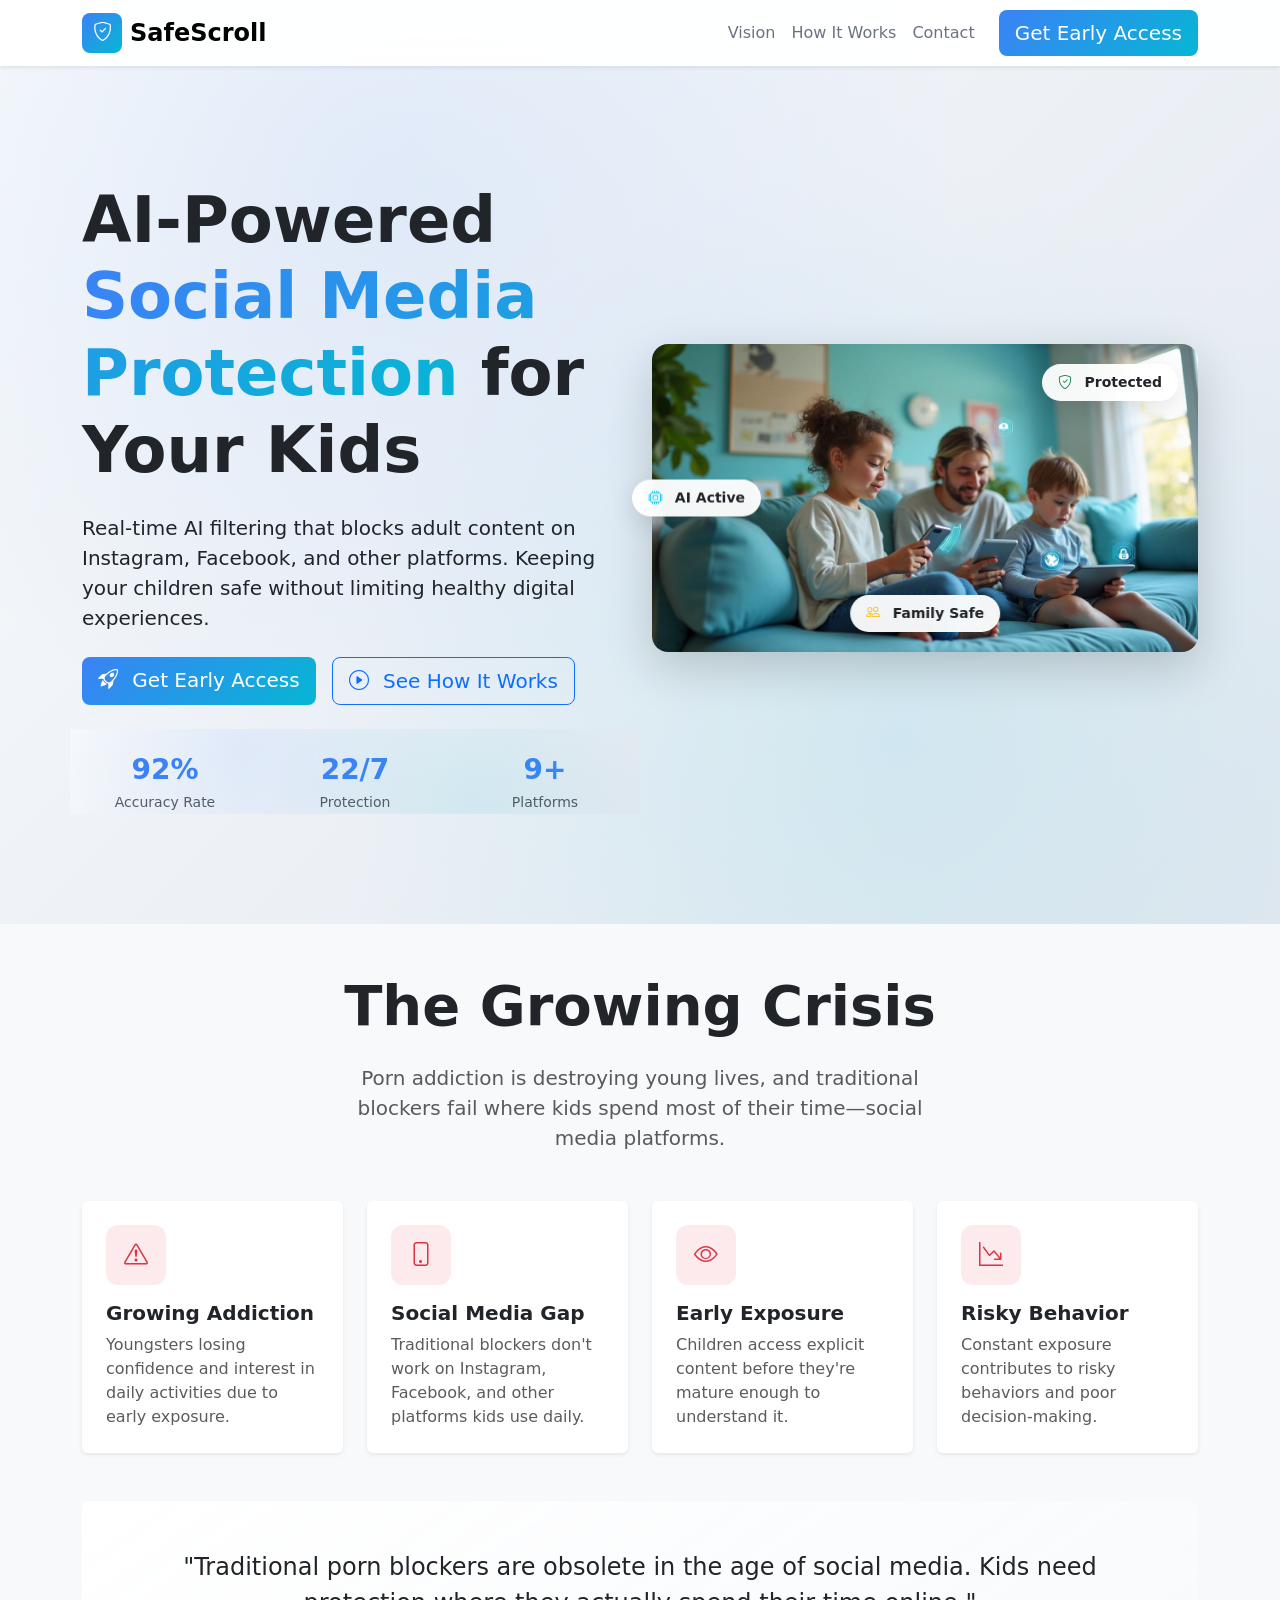
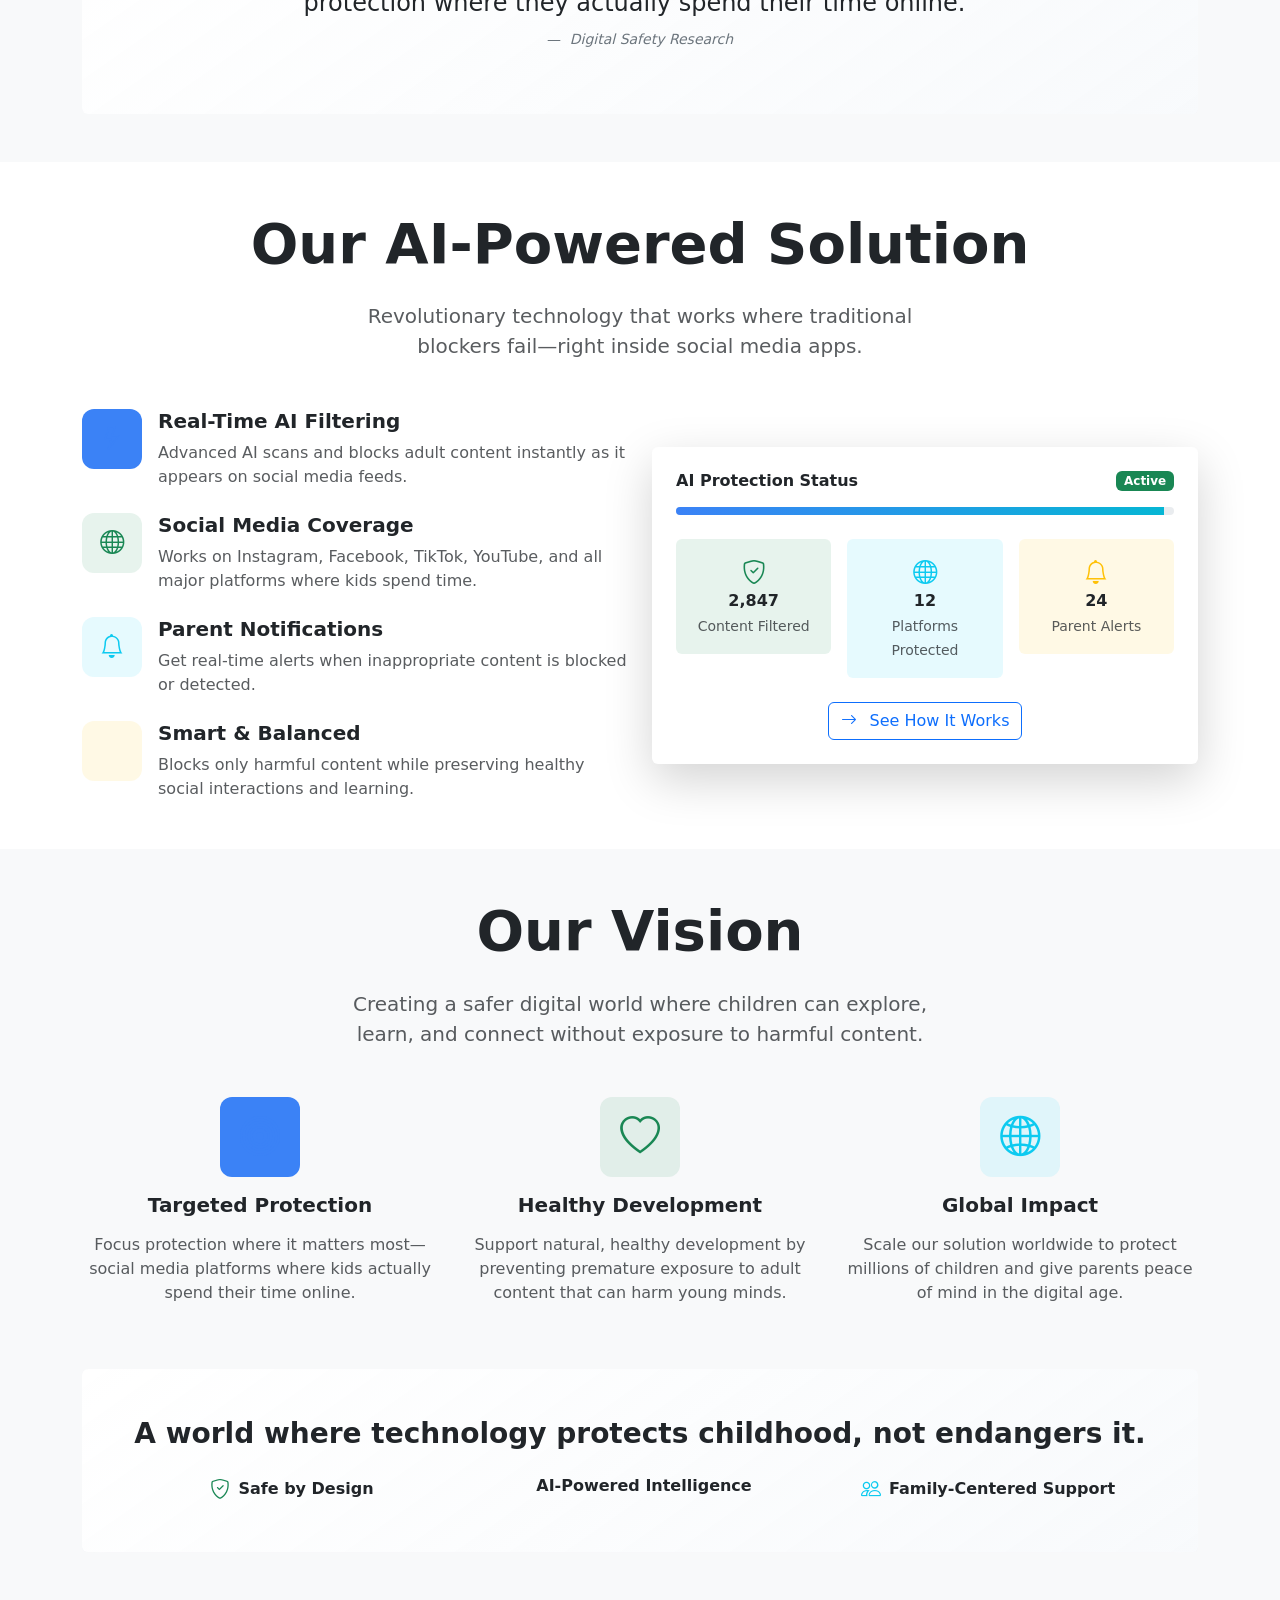
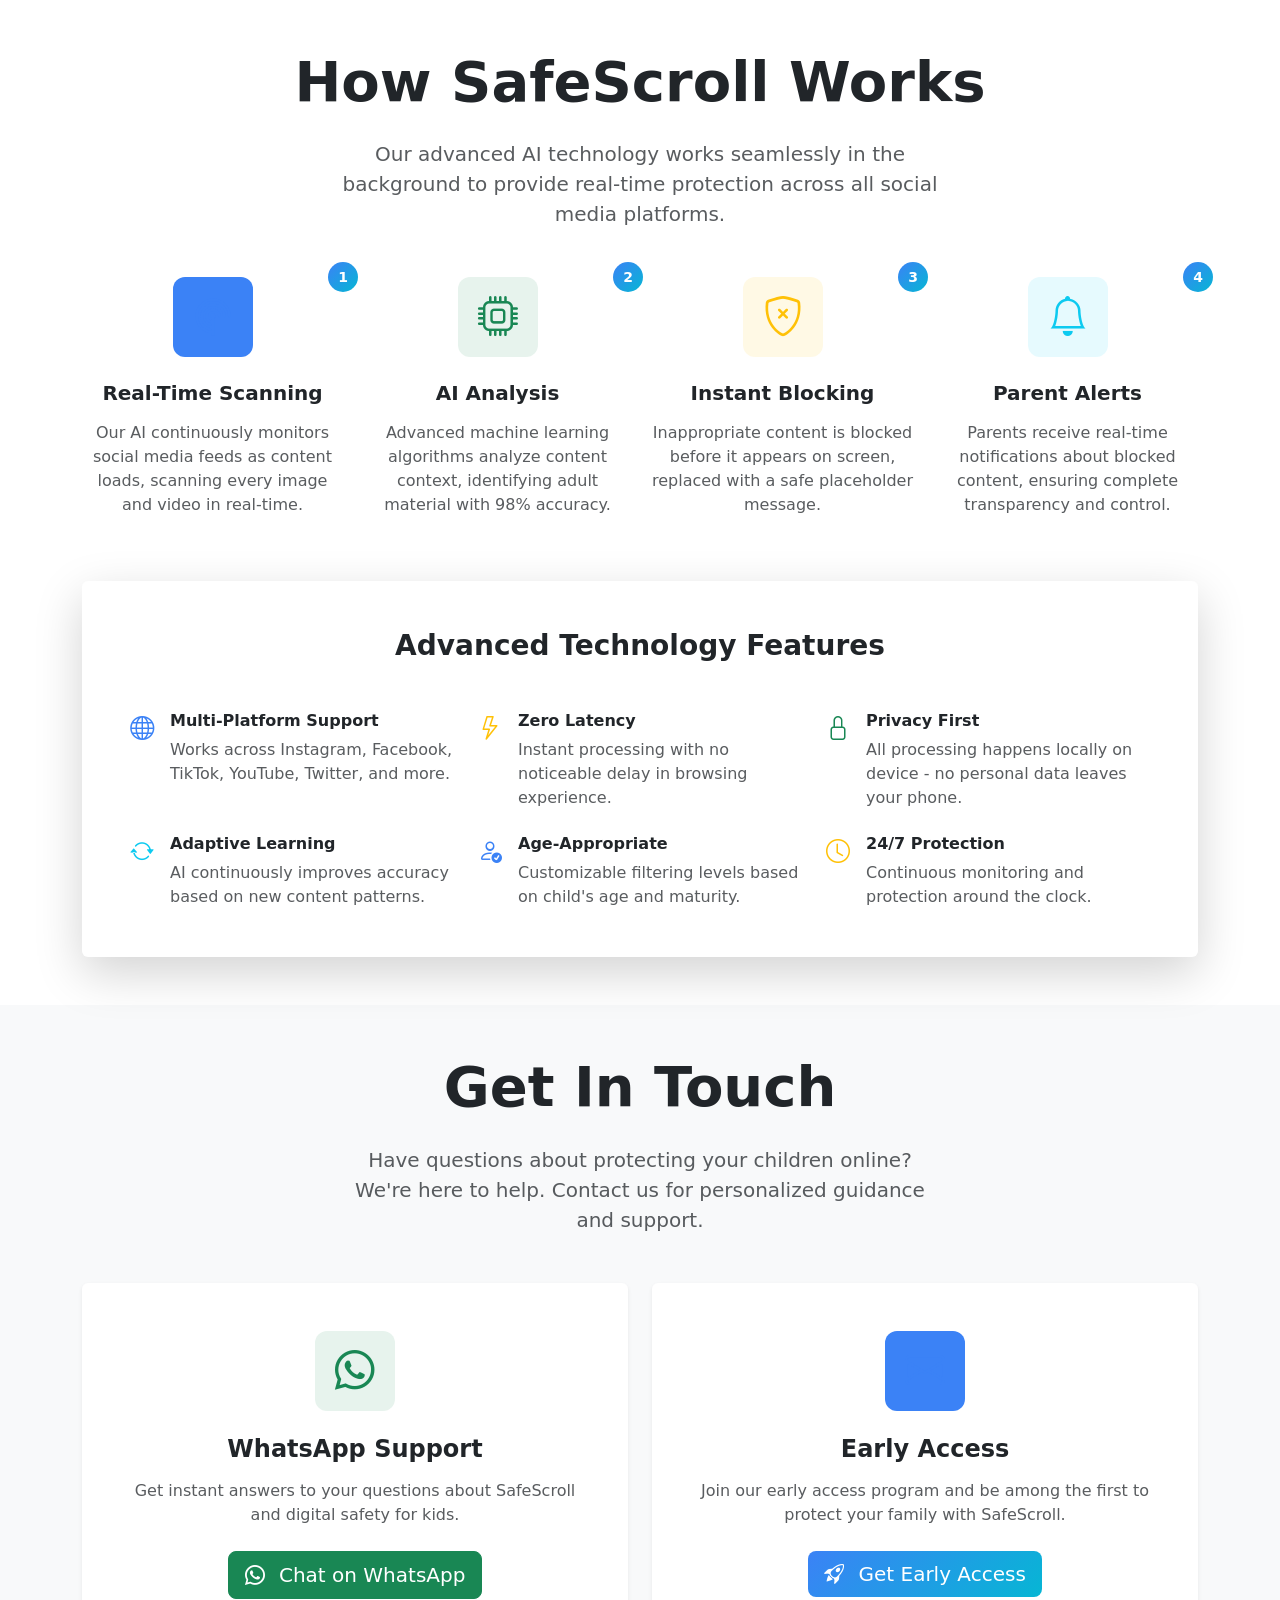
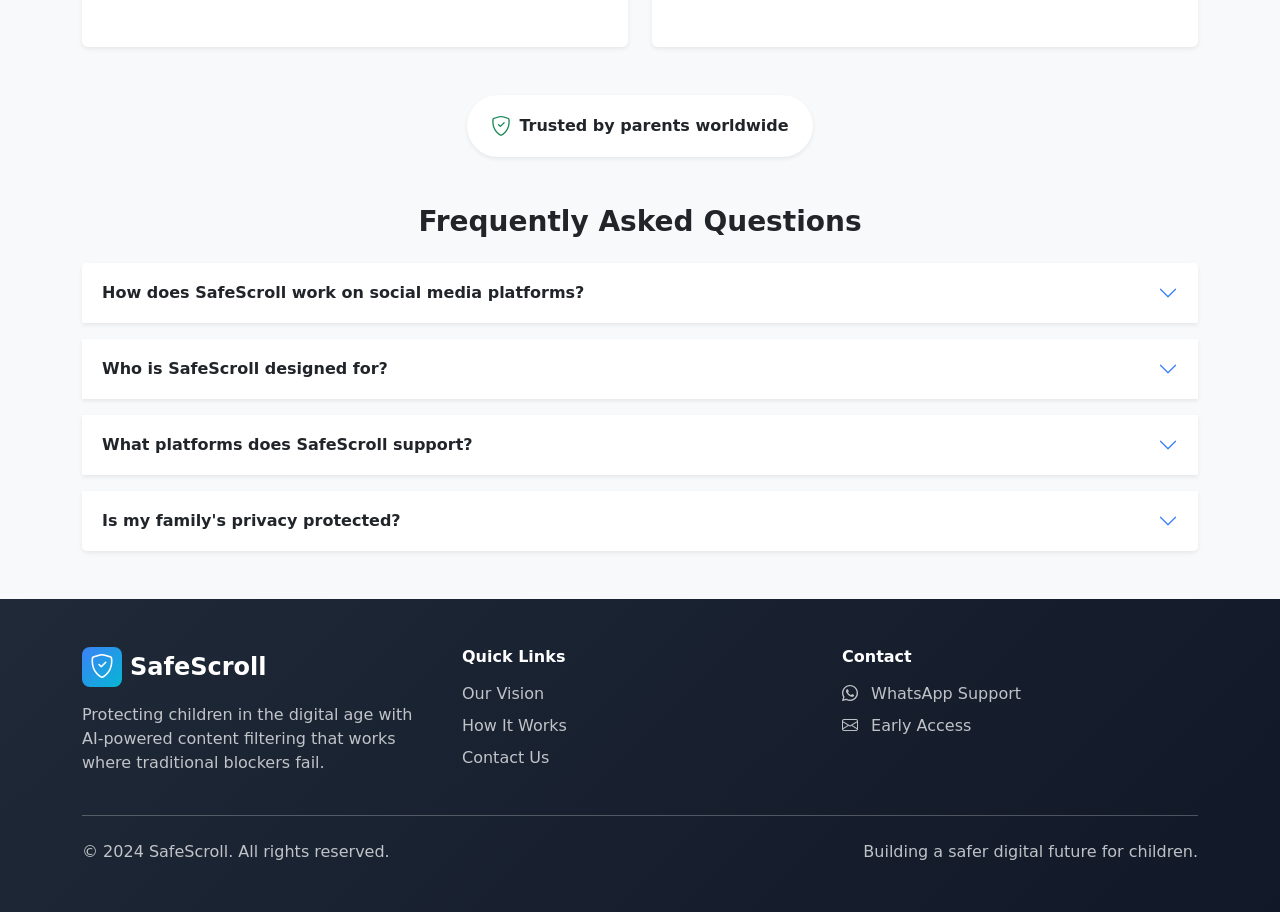
==== commit b18c63d1: "Update index.html" ====
--- a/index.html
+++ b/index.html
@@ -1,6 +1,14 @@
 <!DOCTYPE html>
 <html lang="en">
 <head>
+        <!-- Google tag (gtag.js) -->
+    <script async src="https://www.googletagmanager.com/gtag/js?id=G-31B0C4S35J"></script>
+    <script>
+        window.dataLayer = window.dataLayer || [];
+        function gtag(){dataLayer.push(arguments);}
+        gtag('js', new Date());
+        gtag('config', 'G-31B0C4S35J');
+    </script>
     <meta charset="UTF-8">
     <meta name="viewport" content="width=device-width, initial-scale=1.0">
     <title>SafeScroll - AI-Powered Social Media Protection for Kids</title>
@@ -723,4 +731,4 @@
     <!-- Custom JS -->
     <script src="script.js"></script>
 </body>
-</html>+</html>
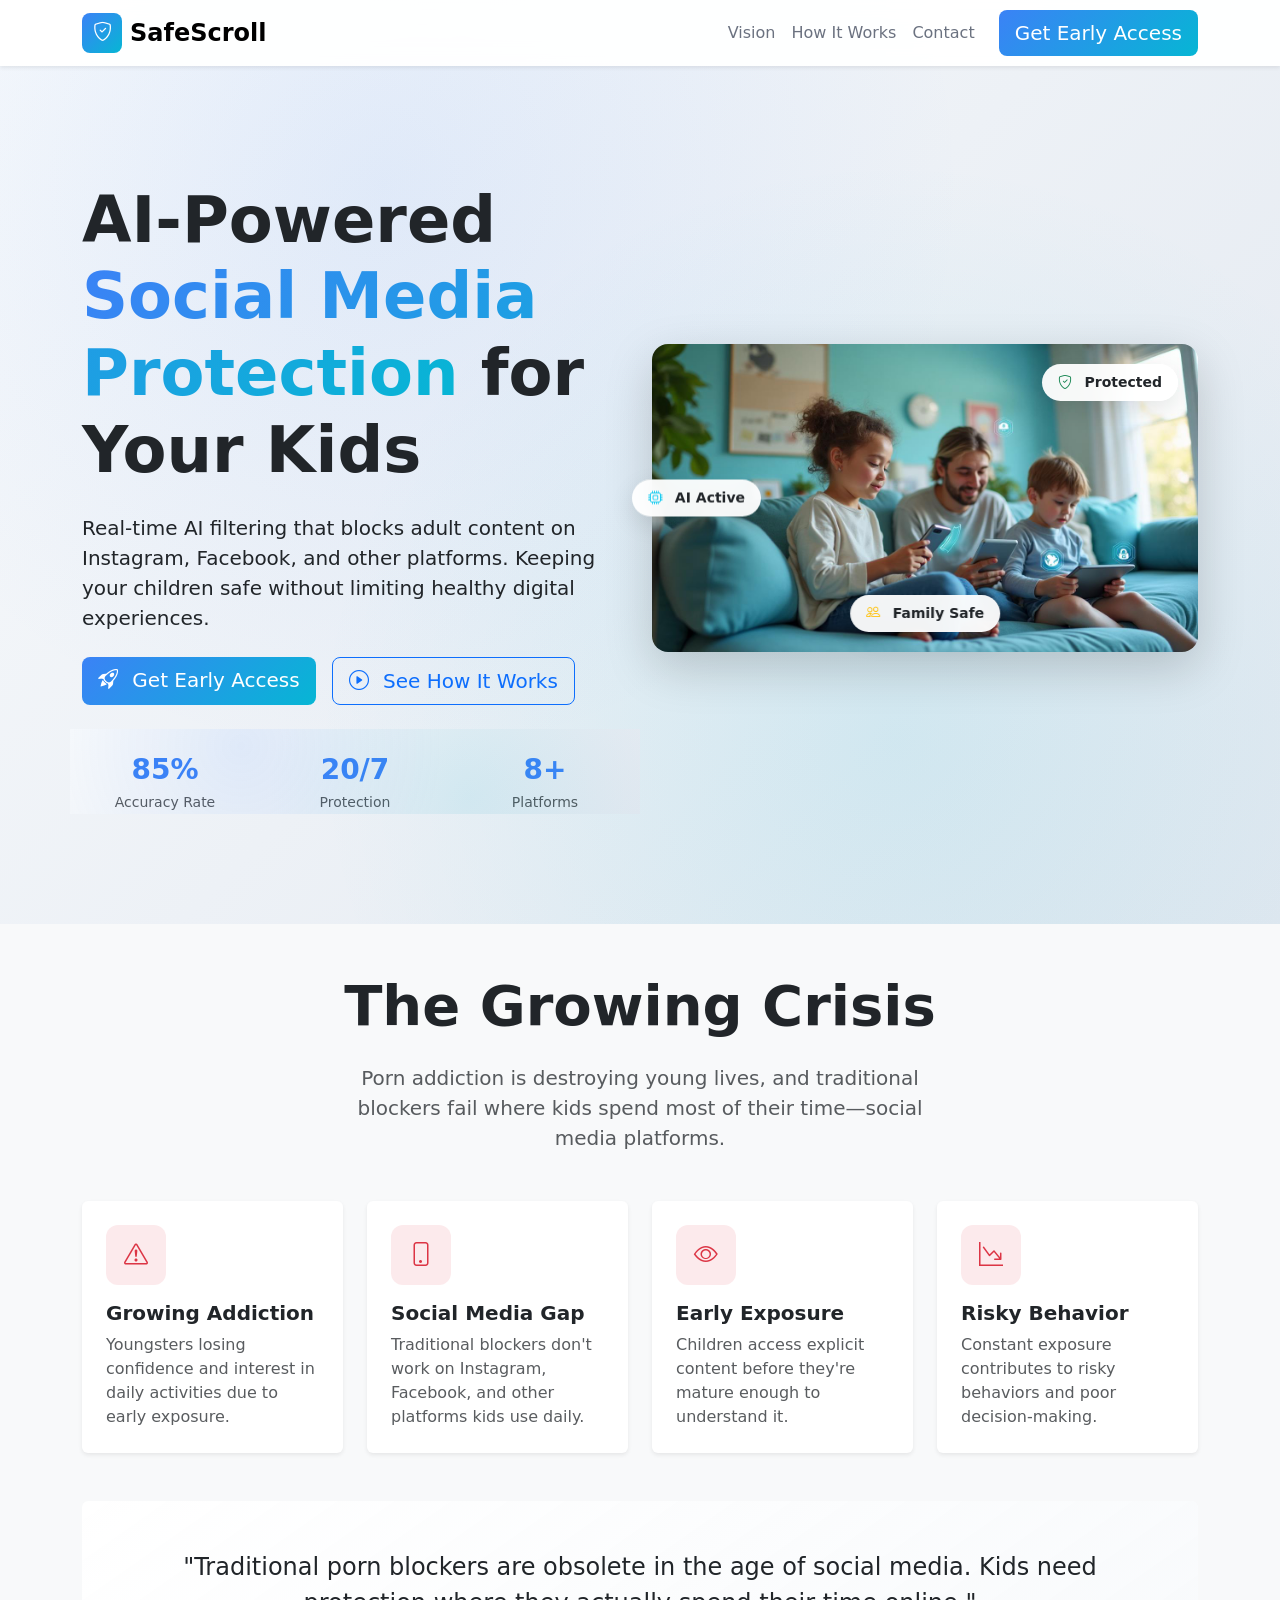
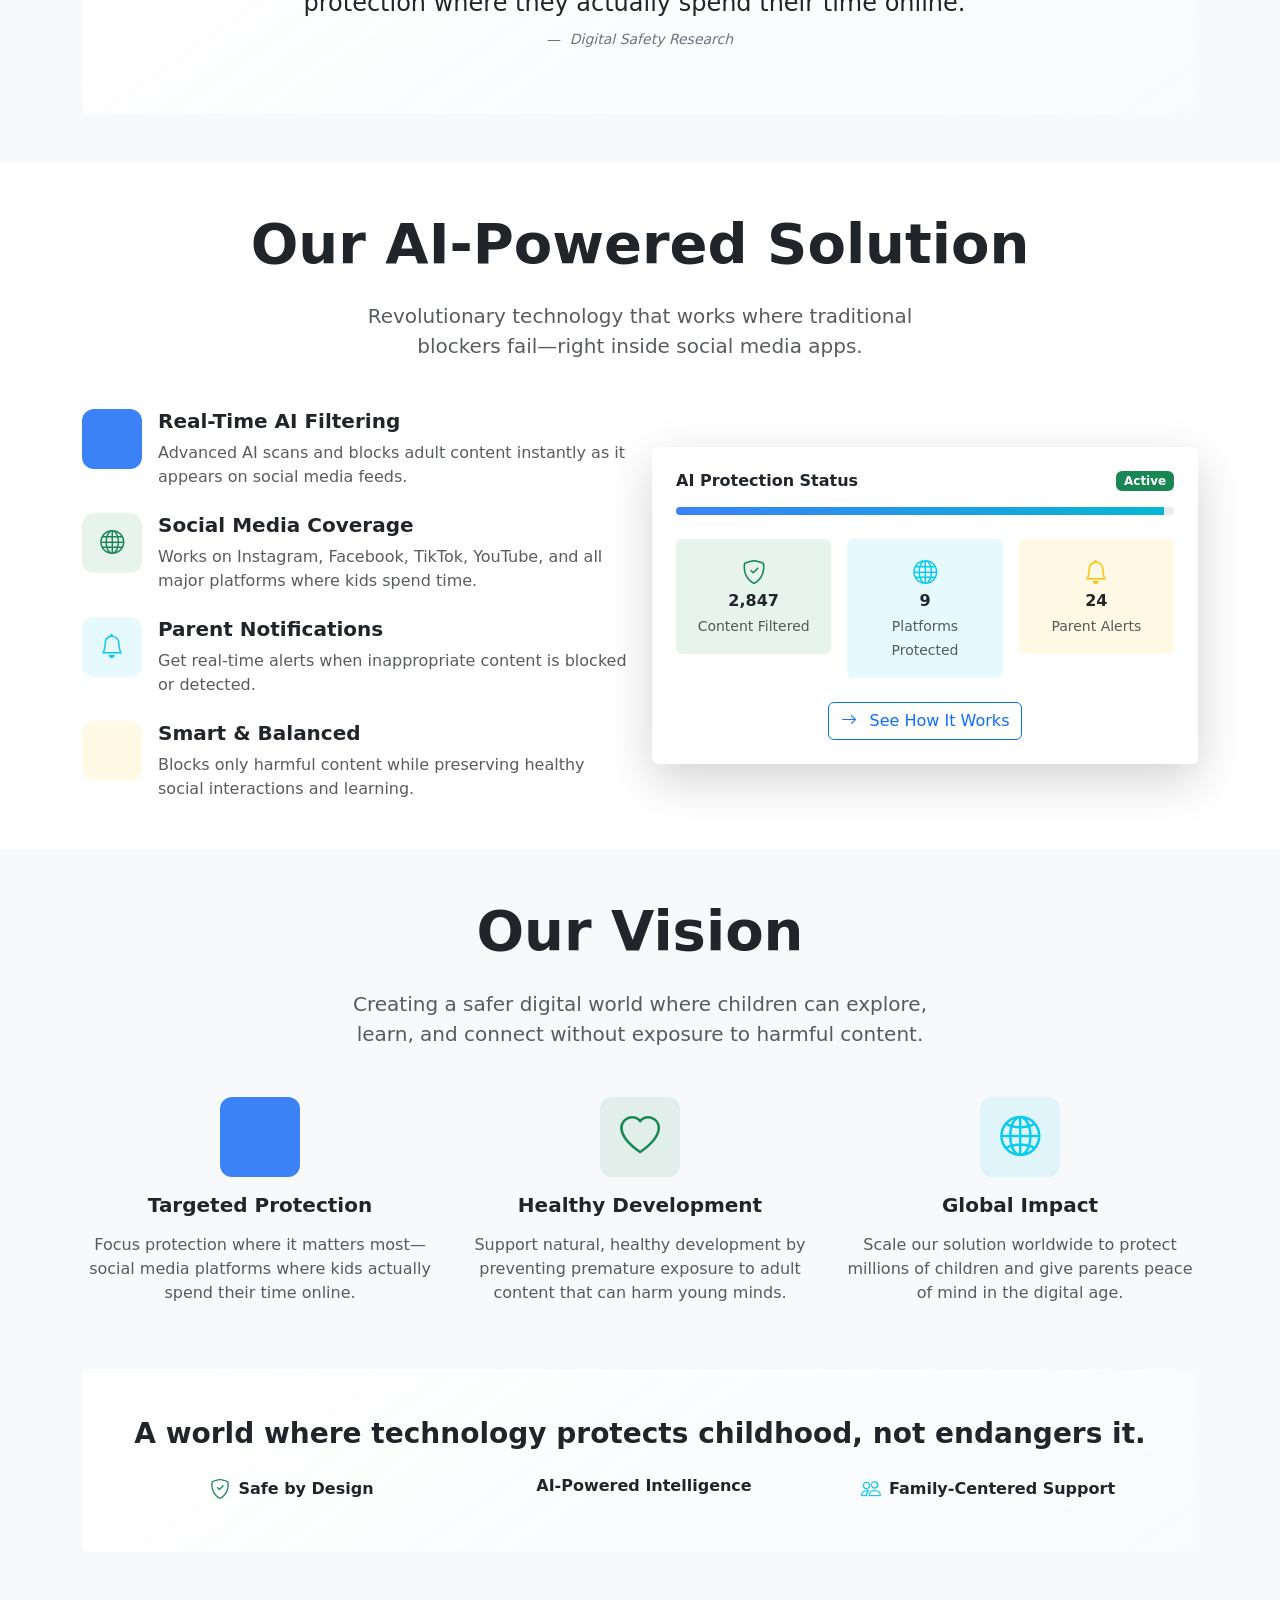
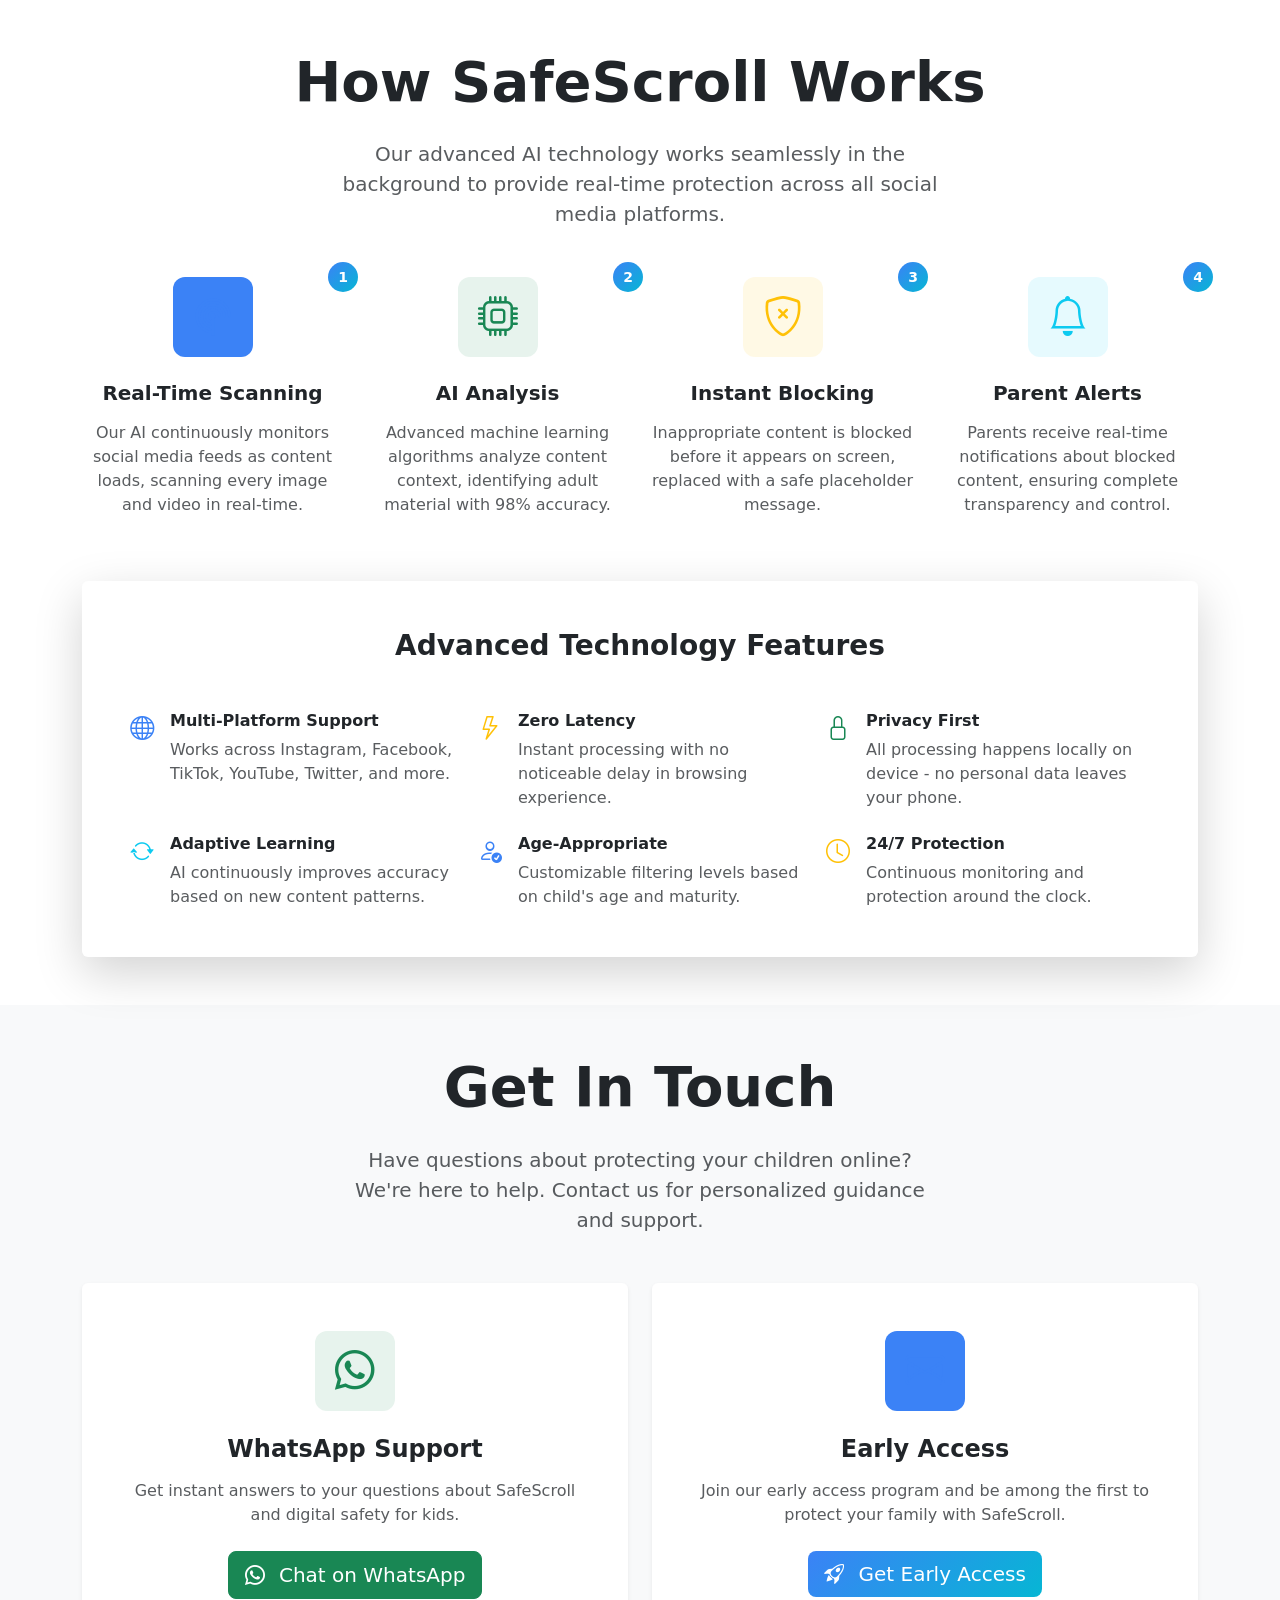
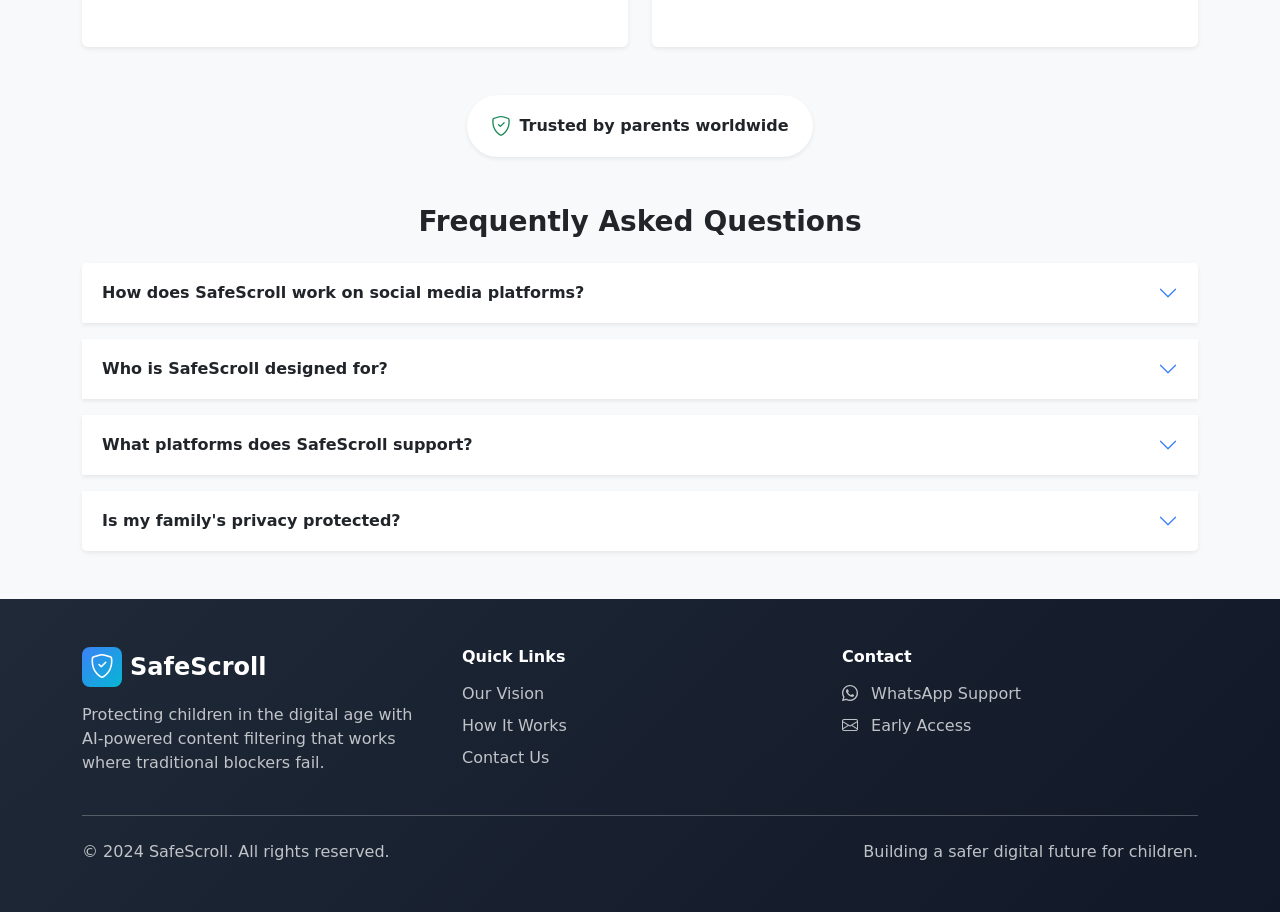
==== commit 26cbff3f: "year update" ====
--- a/index.html
+++ b/index.html
@@ -1,14 +1,16 @@
 <!DOCTYPE html>
 <html lang="en">
 <head>
-        <!-- Google tag (gtag.js) -->
-    <script async src="https://www.googletagmanager.com/gtag/js?id=G-31B0C4S35J"></script>
-    <script>
-        window.dataLayer = window.dataLayer || [];
-        function gtag(){dataLayer.push(arguments);}
-        gtag('js', new Date());
-        gtag('config', 'G-31B0C4S35J');
-    </script>
+    <!-- Google tag (gtag.js) -->
+<script async src="https://www.googletagmanager.com/gtag/js?id=G-31B0C4S35J"></script>
+<script>
+  window.dataLayer = window.dataLayer || [];
+  function gtag(){dataLayer.push(arguments);}
+  gtag('js', new Date());
+
+  gtag('config', 'G-31B0C4S35J');
+</script>
+
     <meta charset="UTF-8">
     <meta name="viewport" content="width=device-width, initial-scale=1.0">
     <title>SafeScroll - AI-Powered Social Media Protection for Kids</title>
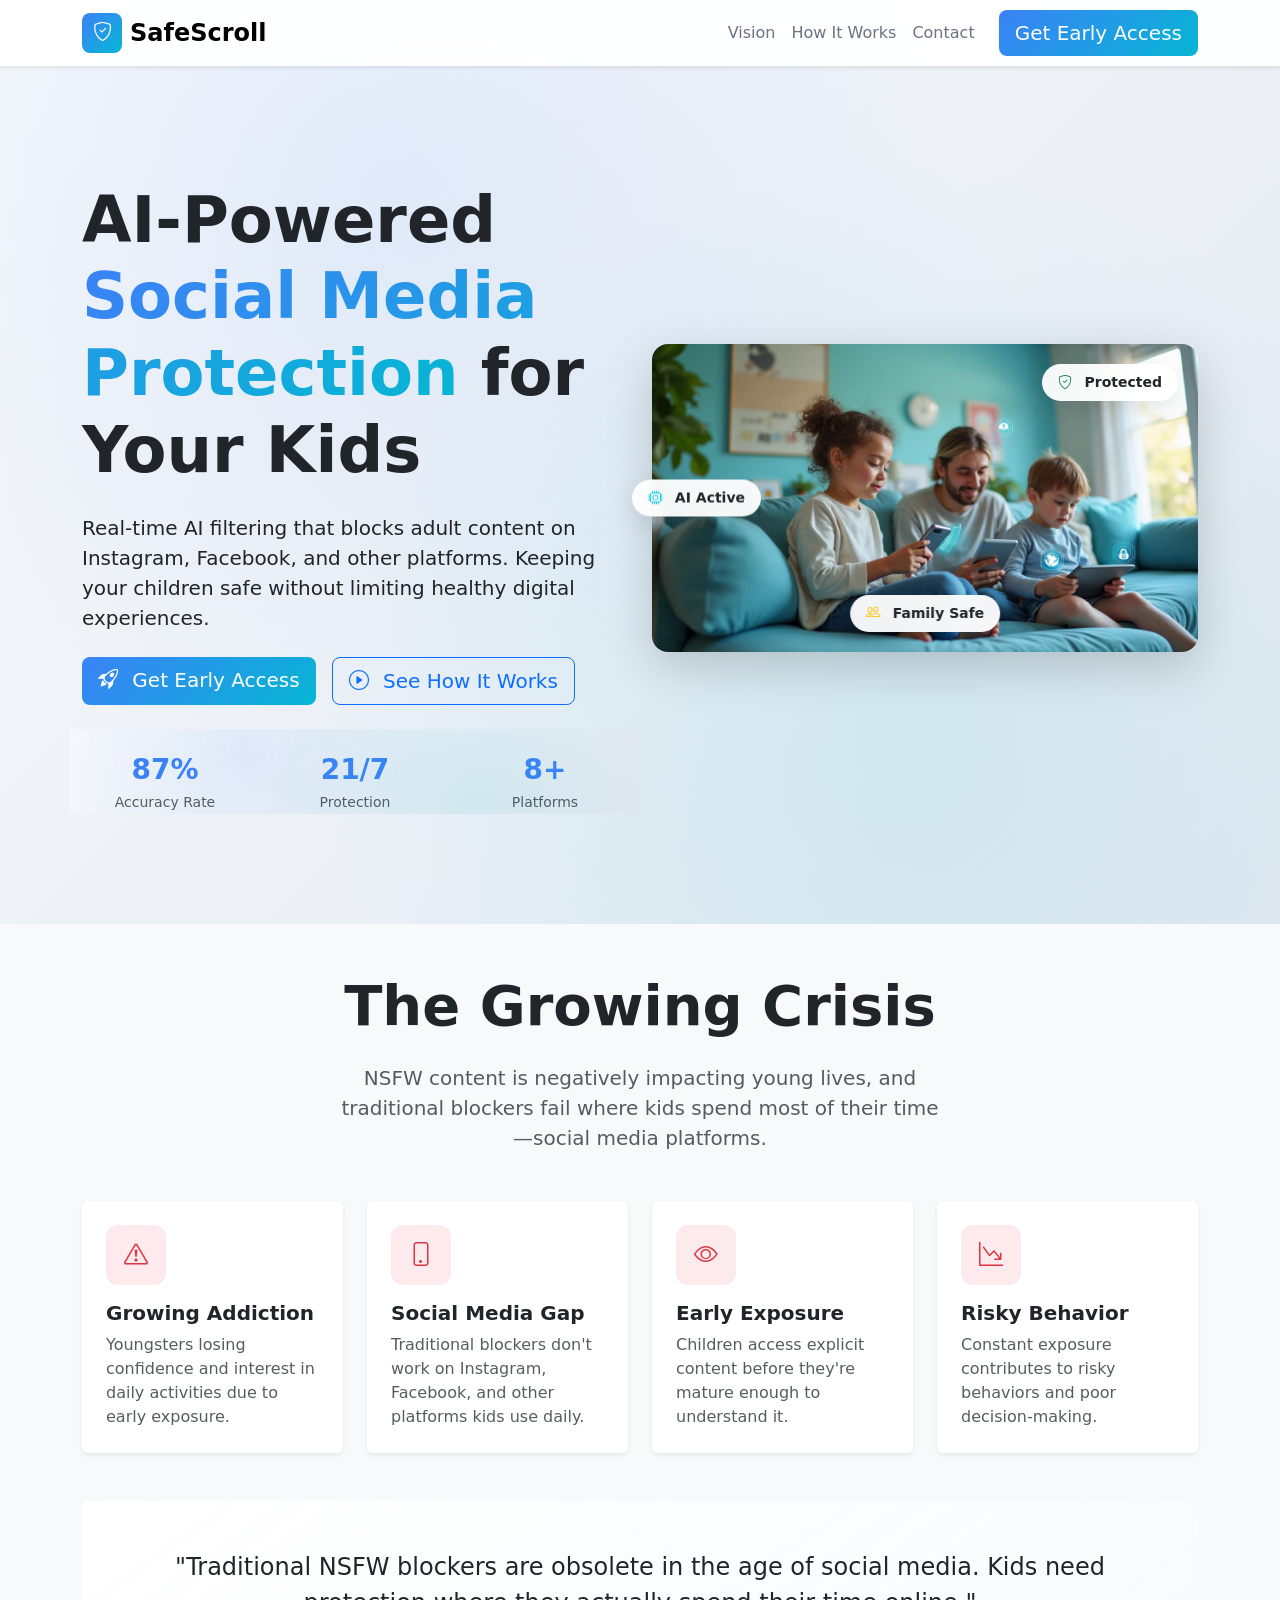
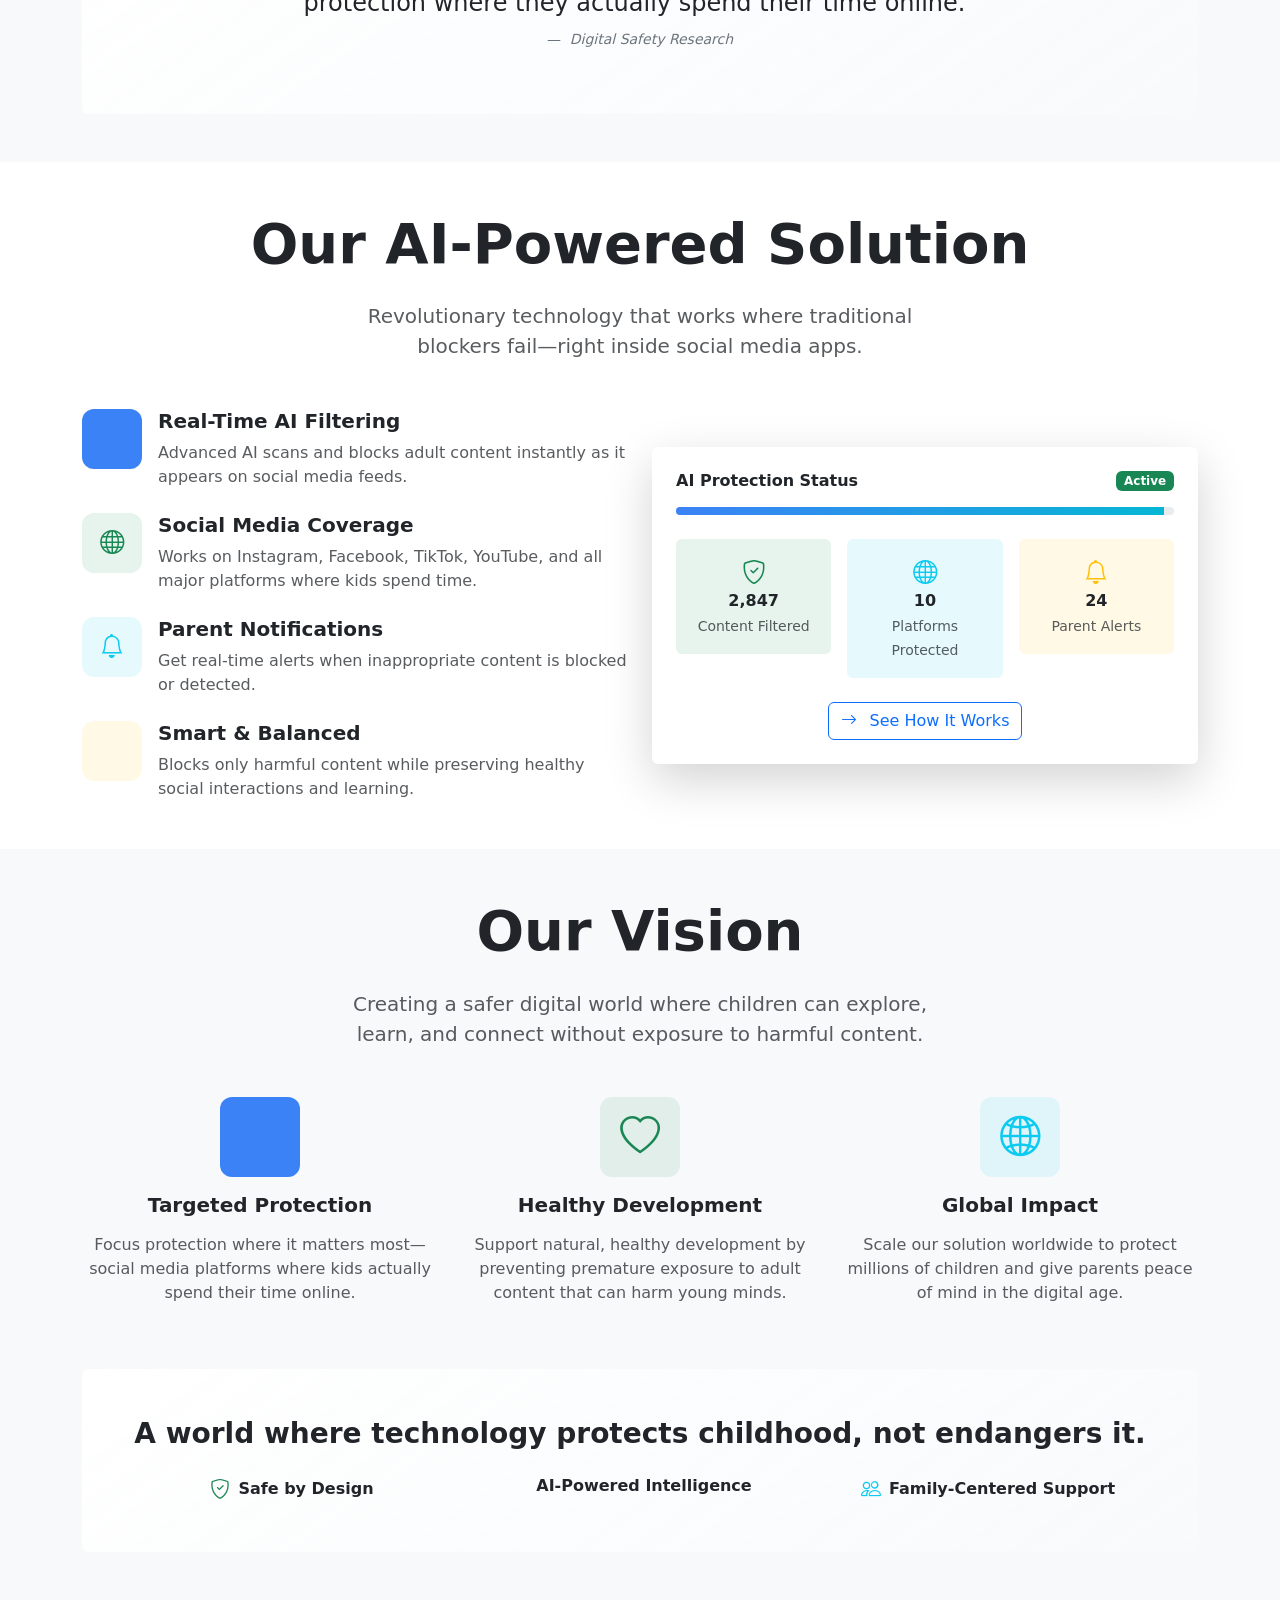
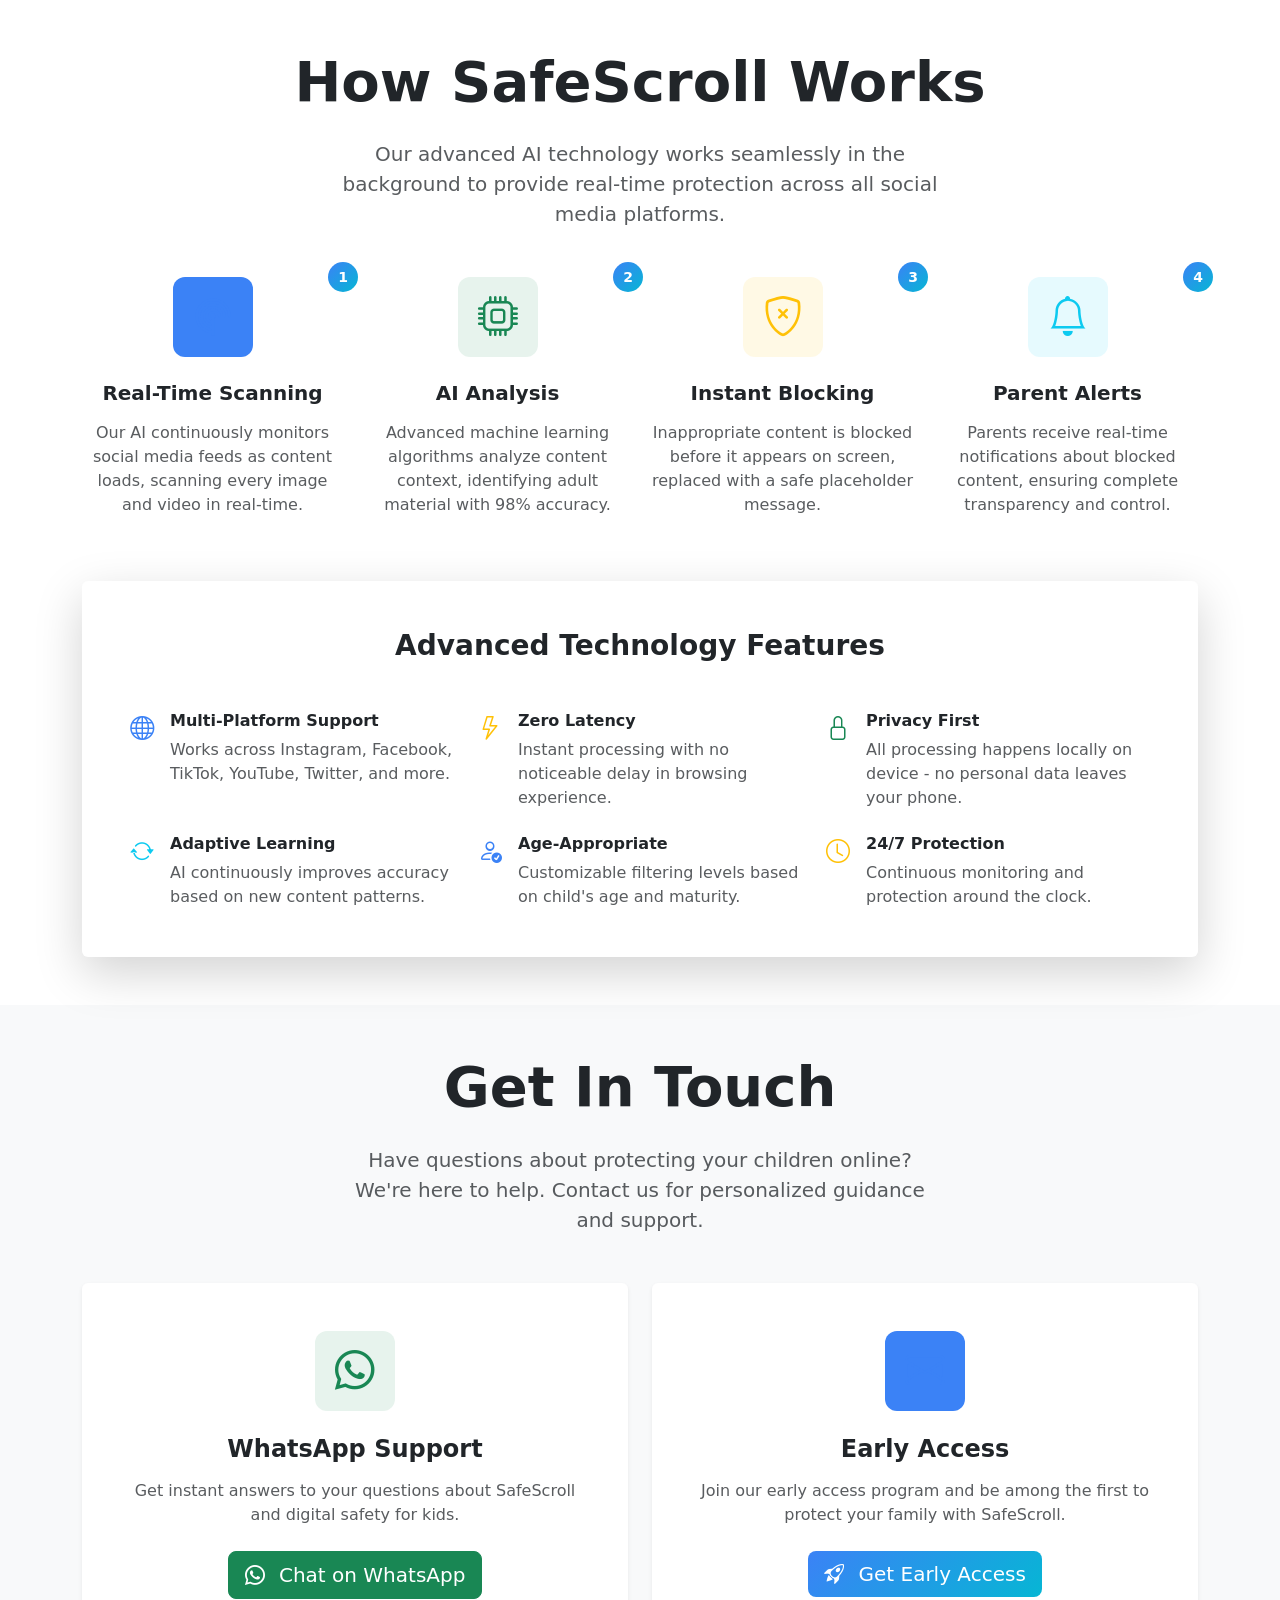
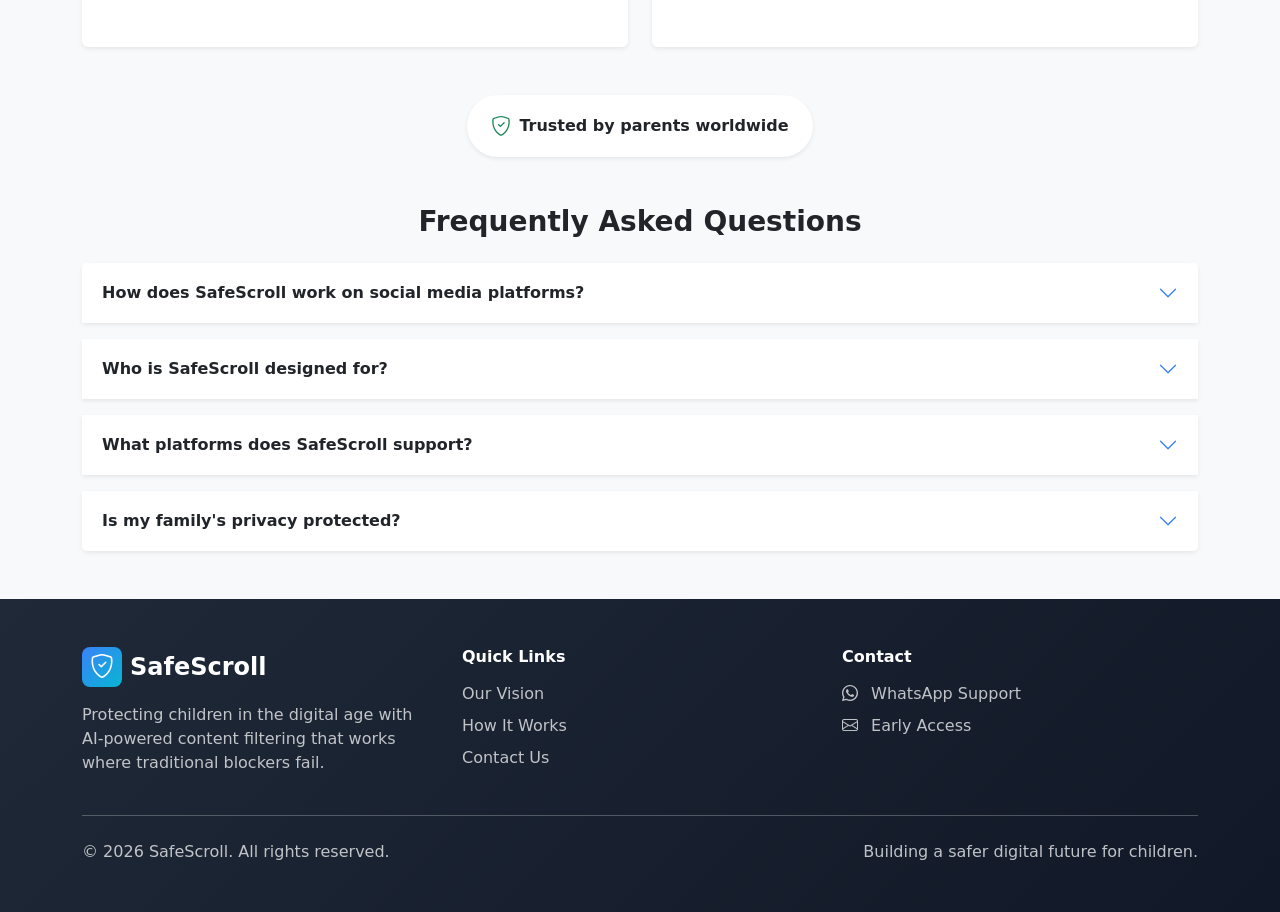
==== commit b2caac71: "patch" ====
--- a/index.html
+++ b/index.html
@@ -166,7 +166,7 @@
             <div class="text-center mb-5">
                 <h2 class="display-4 fw-bold mb-4">The Growing Crisis</h2>
                 <p class="lead text-muted mx-auto" style="max-width: 600px;">
-                    Porn addiction is destroying young lives, and traditional blockers fail where kids spend most of their time—social media platforms.
+                    NSFW content is negatively impacting young lives, and traditional blockers fail where kids spend most of their time—social media platforms.
                 </p>
             </div>
             
@@ -232,7 +232,7 @@
             <div class="card mt-5 border-0 gradient-card">
                 <div class="card-body text-center p-5">
                     <blockquote class="blockquote fs-4 mb-4">
-                        "Traditional porn blockers are obsolete in the age of social media. Kids need protection where they actually spend their time online."
+                        "Traditional NSFW blockers are obsolete in the age of social media. Kids need protection where they actually spend their time online."
                     </blockquote>
                     <figcaption class="blockquote-footer">
                         <cite title="Source Title">Digital Safety Research</cite>
@@ -719,7 +719,7 @@
             
             <div class="row align-items-center">
                 <div class="col-md-6">
-                    <p class="mb-0 text-light opacity-75">© 2024 SafeScroll. All rights reserved.</p>
+                    <p class="mb-0 text-light opacity-75">© 2026 SafeScroll. All rights reserved.</p>
                 </div>
                 <div class="col-md-6 text-md-end">
                     <p class="mb-0 text-light opacity-75">Building a safer digital future for children.</p>
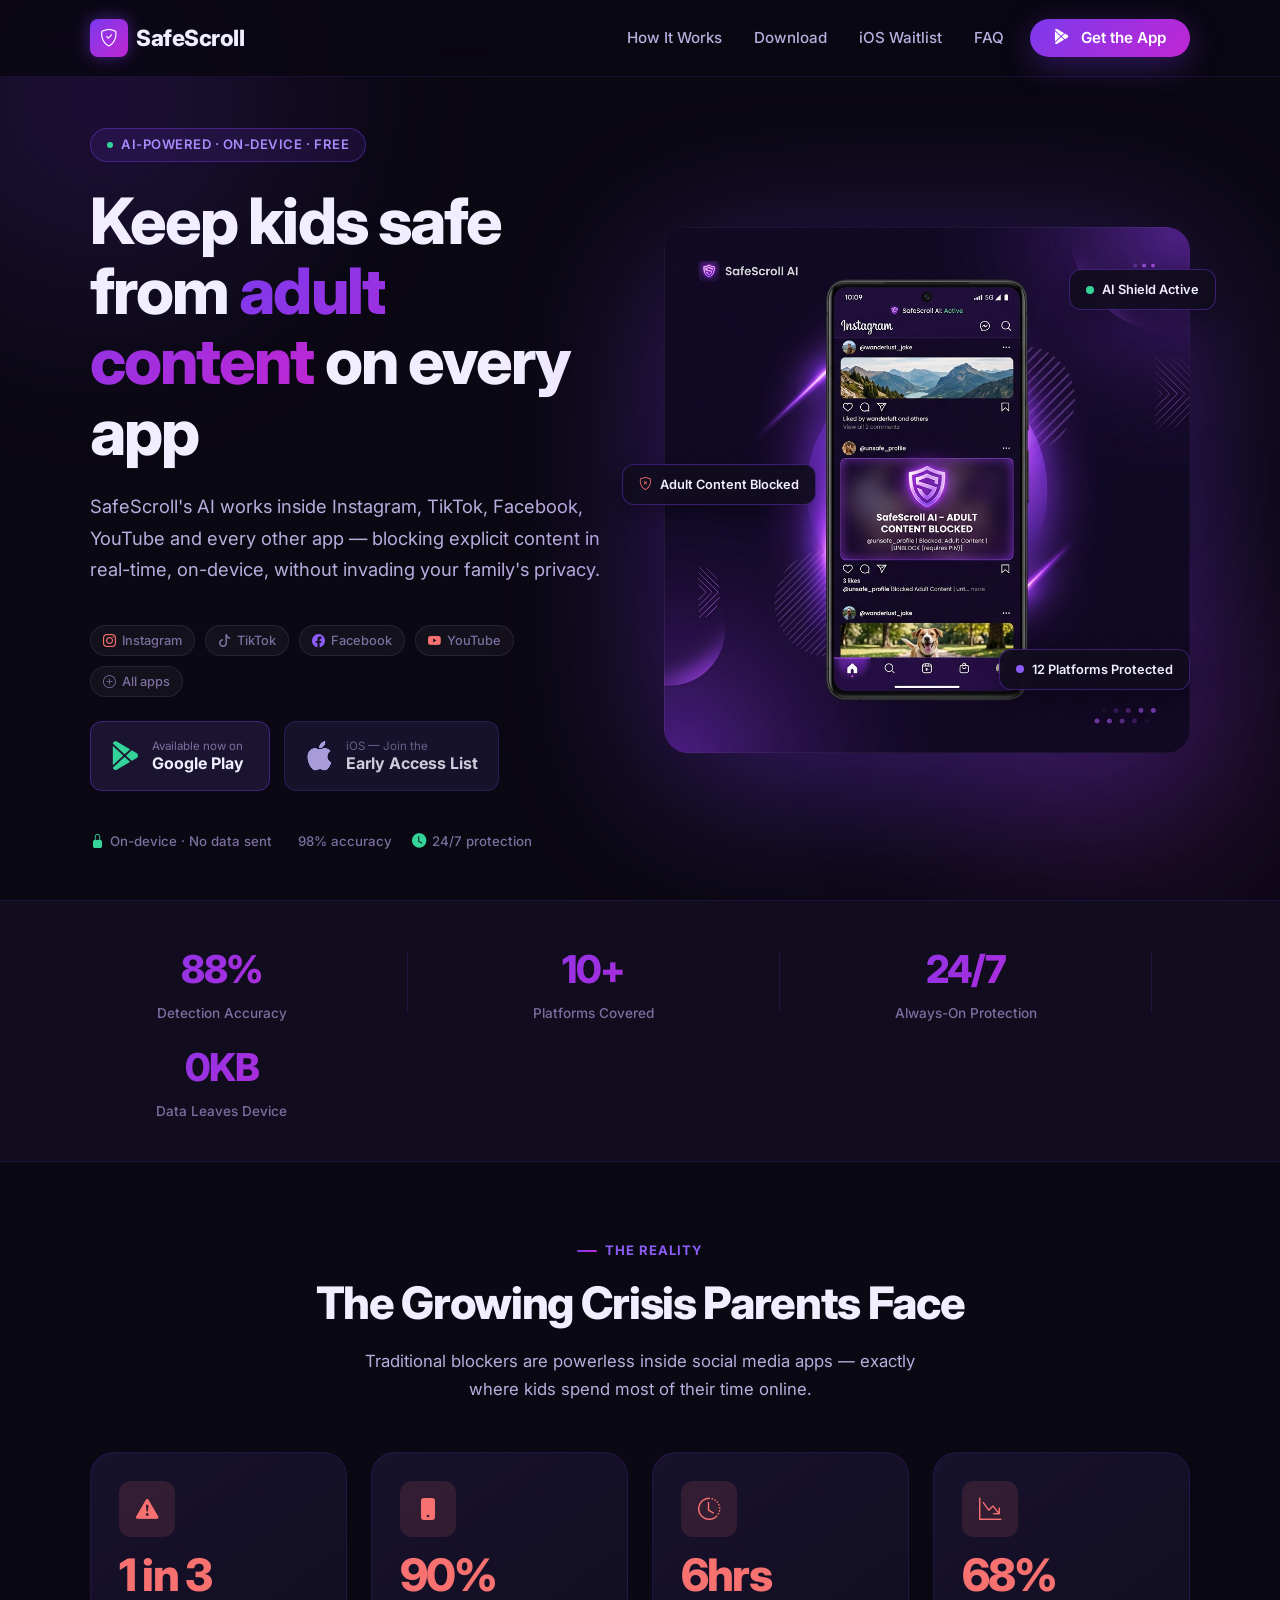
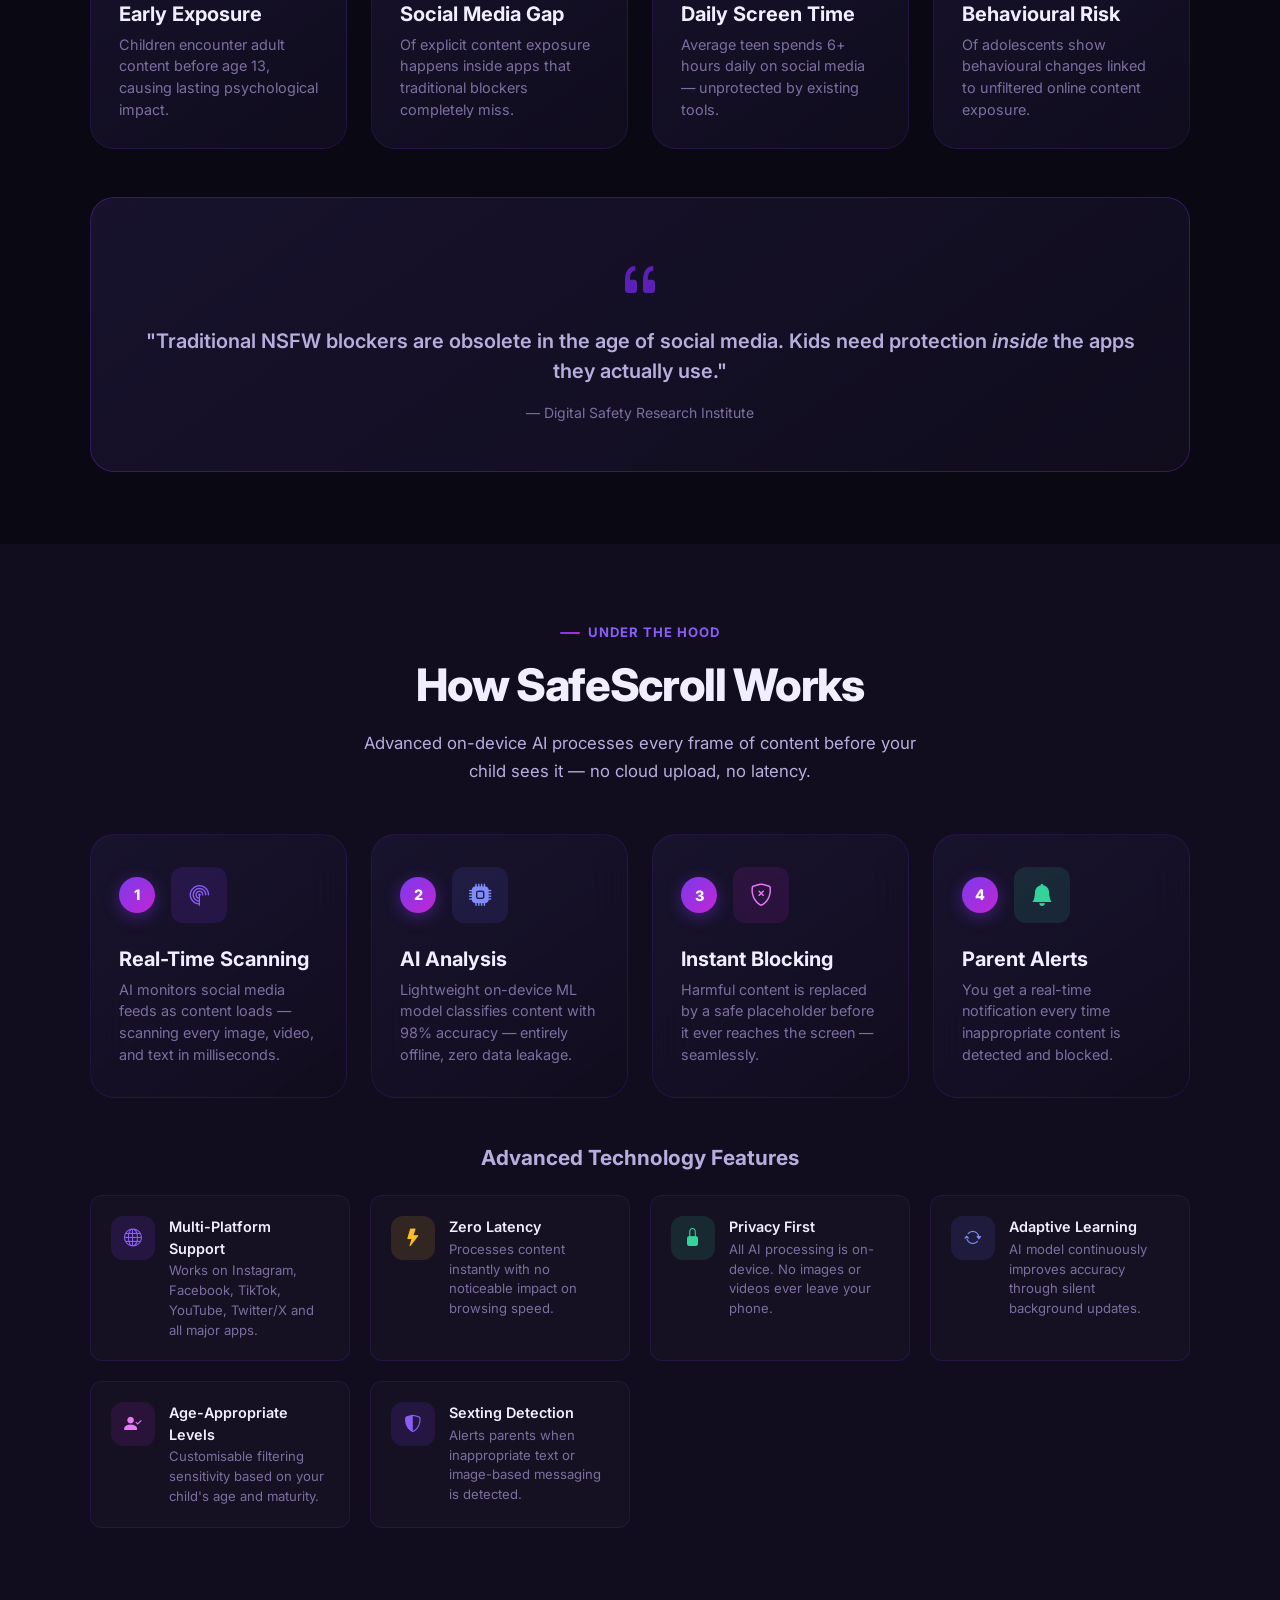
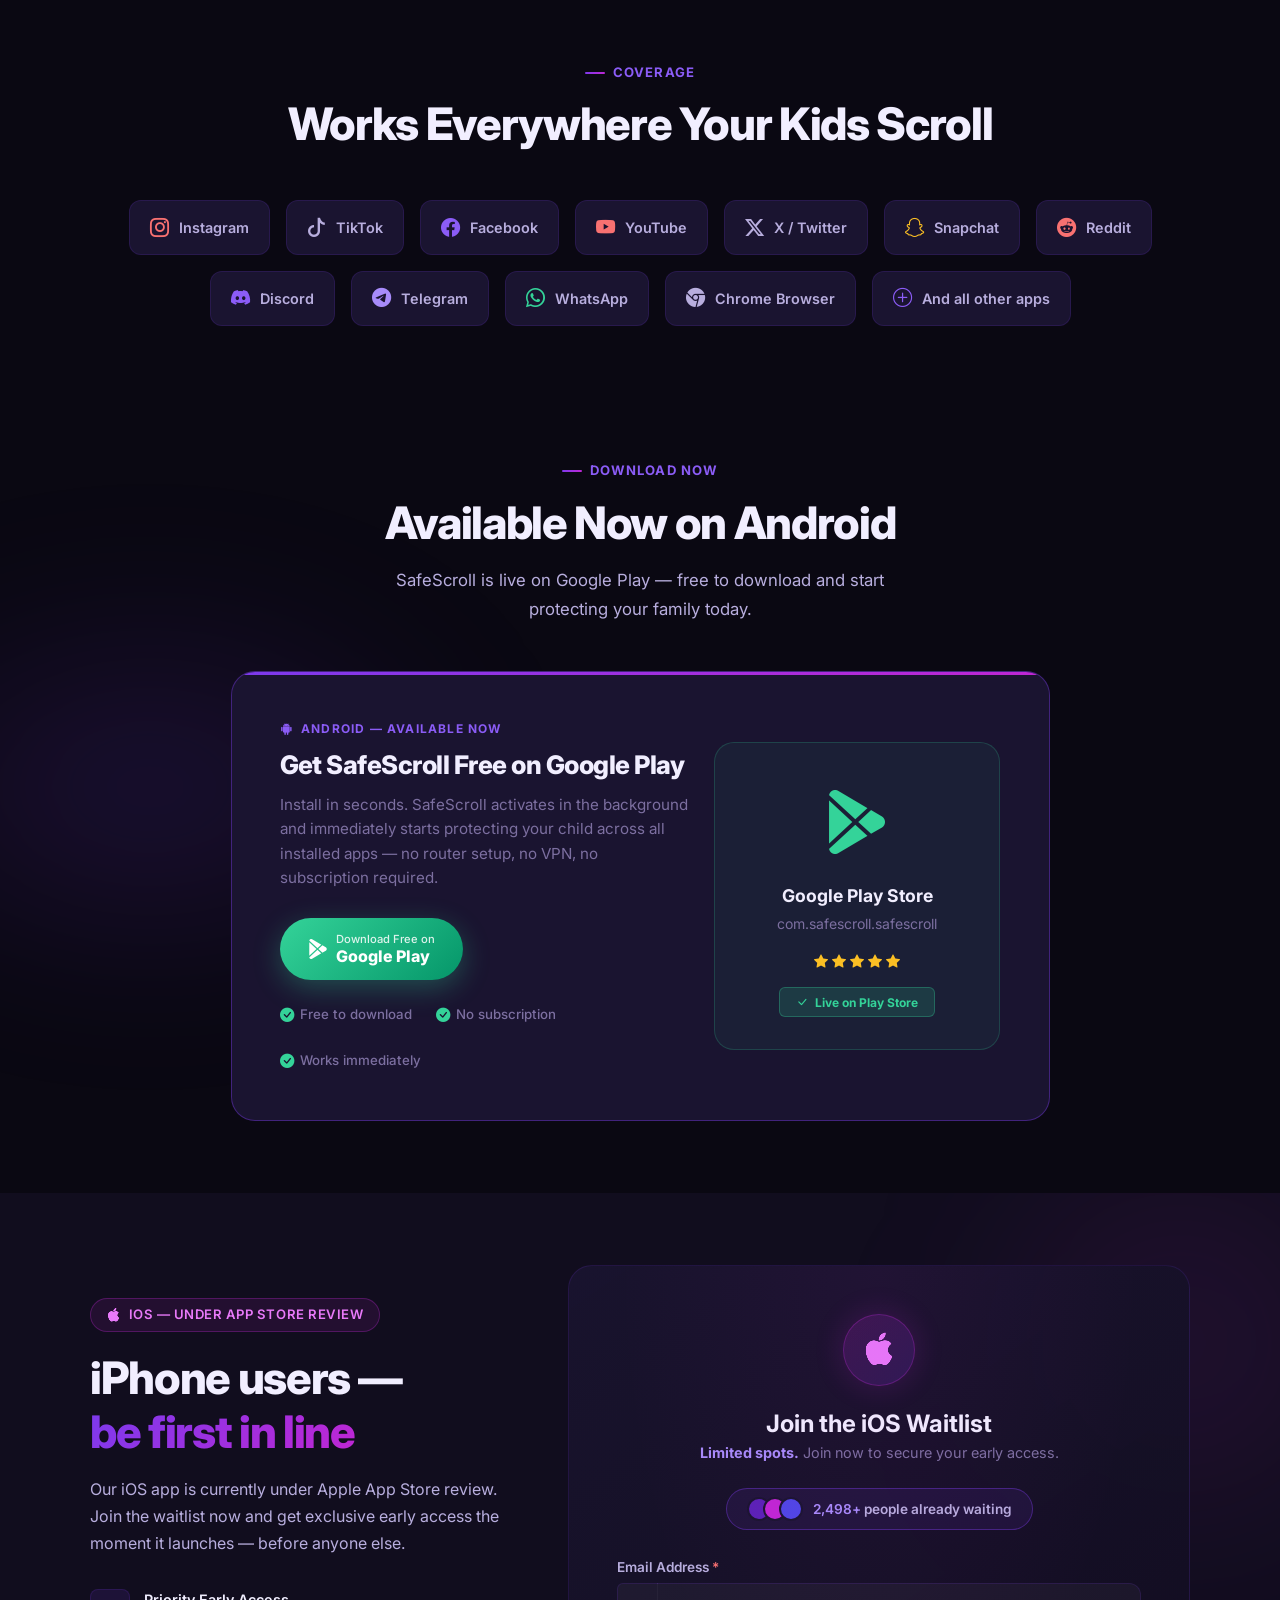
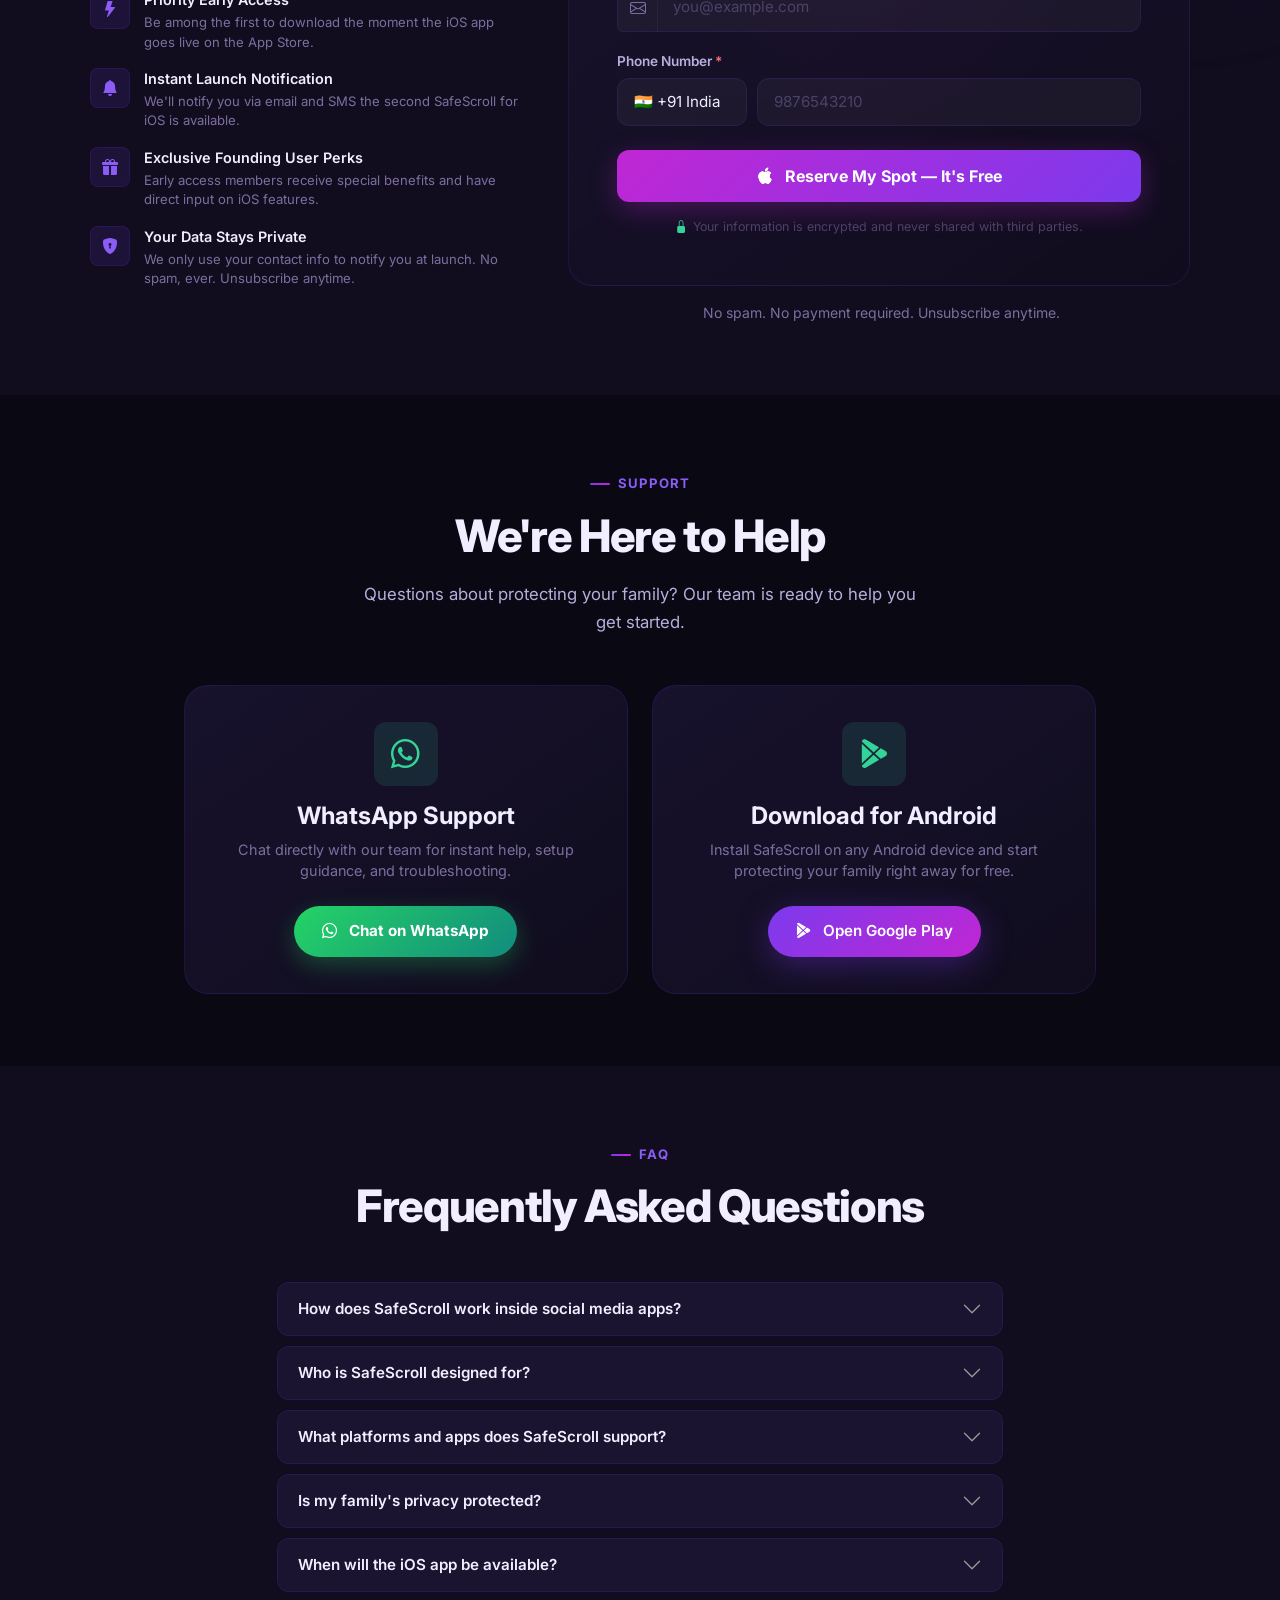
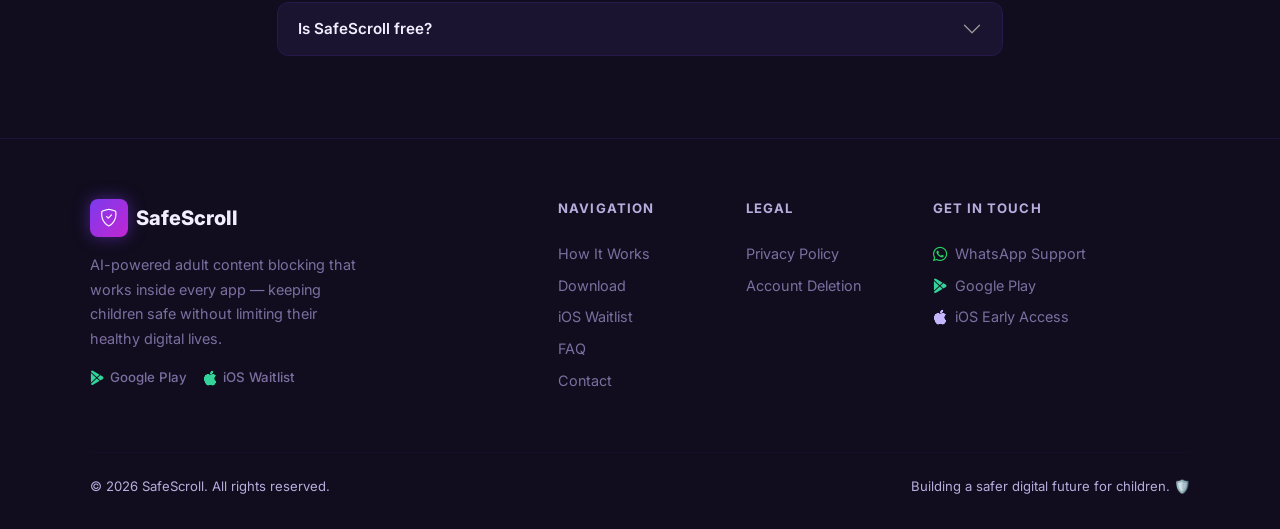
==== commit e0b69591: "feat: redesign with dark violet theme, Android CTA, iOS waitlist form - Complete dark violet profess" ====
--- a/index.html
+++ b/index.html
@@ -1,736 +1,958 @@
 <!DOCTYPE html>
 <html lang="en">
 <head>
-    <!-- Google tag (gtag.js) -->
-<script async src="https://www.googletagmanager.com/gtag/js?id=G-31B0C4S35J"></script>
-<script>
-  window.dataLayer = window.dataLayer || [];
-  function gtag(){dataLayer.push(arguments);}
-  gtag('js', new Date());
-
-  gtag('config', 'G-31B0C4S35J');
-</script>
-
-    <meta charset="UTF-8">
-    <meta name="viewport" content="width=device-width, initial-scale=1.0">
-    <title>SafeScroll - AI-Powered Social Media Protection for Kids</title>
-    <meta name="description" content="Protect your children from adult content on social media with SafeScroll's real-time AI filtering. Works on Instagram, Facebook, TikTok and more. Get early access now.">
-    <meta name="author" content="SafeScroll">
-    
-    <!-- Open Graph -->
-    <meta property="og:title" content="SafeScroll - AI-Powered Social Media Protection for Kids">
-    <meta property="og:description" content="Real-time AI filtering that blocks adult content on Instagram, Facebook, and other platforms. Keeping your children safe without limiting healthy digital experiences.">
-    <meta property="og:type" content="website">
-    <meta property="og:image" content="https://lovable.dev/opengraph-image-p98pqg.png">
-    
-    <!-- Twitter -->
-    <meta name="twitter:card" content="summary_large_image">
-    <meta name="twitter:site" content="@lovable_dev">
-    <meta name="twitter:image" content="https://lovable.dev/opengraph-image-p98pqg.png">
-    
-    <!-- Bootstrap CSS -->
-    <link href="https://cdn.jsdelivr.net/npm/bootstrap@5.3.2/dist/css/bootstrap.min.css" rel="stylesheet">
-    <!-- Bootstrap Icons -->
-    <link rel="stylesheet" href="https://cdn.jsdelivr.net/npm/bootstrap-icons@1.11.1/font/bootstrap-icons.css">
-    <!-- Custom CSS -->
-    <link rel="stylesheet" href="styles.css">
+  <!-- Google Analytics -->
+  <script async src="https://www.googletagmanager.com/gtag/js?id=G-31B0C4S35J"></script>
+  <script>
+    window.dataLayer = window.dataLayer || [];
+    function gtag(){dataLayer.push(arguments);}
+    gtag('js', new Date());
+    gtag('config', 'G-31B0C4S35J');
+  </script>
+
+  <meta charset="UTF-8">
+  <meta name="viewport" content="width=device-width, initial-scale=1.0">
+  <title>SafeScroll — AI Adult Content Blocker for Instagram, TikTok, YouTube & More</title>
+  <meta name="description" content="SafeScroll uses on-device AI to block adult content in real-time across Instagram, Facebook, TikTok, YouTube and every app — keeping children safe without limiting healthy digital experiences. Download free on Google Play.">
+  <meta name="author" content="SafeScroll">
+  <meta name="theme-color" content="#0a0812">
+
+  <!-- Open Graph -->
+  <meta property="og:title" content="SafeScroll — AI Adult Content Blocker">
+  <meta property="og:description" content="Real-time AI filtering that blocks adult content on Instagram, TikTok, Facebook, YouTube and all apps. Keep children safe without limiting healthy digital experiences.">
+  <meta property="og:type" content="website">
+  <meta property="og:url" content="https://safescroll.app">
+  <meta property="og:image" content="https://safescroll.app/phone-mockup.png">
+
+  <!-- Twitter -->
+  <meta name="twitter:card" content="summary_large_image">
+  <meta name="twitter:title" content="SafeScroll — AI Adult Content Blocker">
+  <meta name="twitter:description" content="Block adult content across every app with on-device AI. Available now on Google Play.">
+  <meta name="twitter:image" content="https://safescroll.app/phone-mockup.png">
+
+  <!-- Google Fonts -->
+  <link rel="preconnect" href="https://fonts.googleapis.com">
+  <link rel="preconnect" href="https://fonts.gstatic.com" crossorigin>
+  <link href="https://fonts.googleapis.com/css2?family=Inter:wght@400;500;600;700;800;900&display=swap" rel="stylesheet">
+
+  <!-- Bootstrap CSS -->
+  <link href="https://cdn.jsdelivr.net/npm/bootstrap@5.3.2/dist/css/bootstrap.min.css" rel="stylesheet">
+  <!-- Bootstrap Icons -->
+  <link rel="stylesheet" href="https://cdn.jsdelivr.net/npm/bootstrap-icons@1.11.1/font/bootstrap-icons.css">
+  <!-- Custom CSS -->
+  <link rel="stylesheet" href="styles.css">
 </head>
+
 <body>
-    <!-- Header -->
-    <nav class="navbar navbar-expand-lg navbar-light bg-white shadow-sm fixed-top">
-        <div class="container">
-            <a class="navbar-brand d-flex align-items-center" href="#">
-                <div class="logo-icon me-2">
-                    <i class="bi bi-shield-check"></i>
+
+<!-- ═══════════════════════════════════════════
+     NAVBAR
+════════════════════════════════════════════ -->
+<nav class="navbar navbar-expand-lg fixed-top" id="mainNavbar">
+  <div class="container">
+    <a class="navbar-brand d-flex align-items-center gap-2" href="#">
+      <div class="logo-icon">
+        <i class="bi bi-shield-check"></i>
+      </div>
+      <span>SafeScroll</span>
+    </a>
+
+    <button class="navbar-toggler" type="button" data-bs-toggle="collapse" data-bs-target="#navbarNav"
+      aria-controls="navbarNav" aria-expanded="false" aria-label="Toggle navigation">
+      <span class="navbar-toggler-icon"></span>
+    </button>
+
+    <div class="collapse navbar-collapse" id="navbarNav">
+      <ul class="navbar-nav ms-auto align-items-center gap-1">
+        <li class="nav-item"><a class="nav-link" href="#how-it-works">How It Works</a></li>
+        <li class="nav-item"><a class="nav-link" href="#download">Download</a></li>
+        <li class="nav-item"><a class="nav-link" href="#ios-waitlist">iOS Waitlist</a></li>
+        <li class="nav-item"><a class="nav-link" href="#faq">FAQ</a></li>
+        <li class="nav-item ms-2">
+          <a href="https://play.google.com/store/apps/details?id=com.safescroll.safescroll&pcampaignid=web_share"
+             target="_blank" rel="noopener" id="nav-cta-btn"
+             class="btn btn-primary-violet btn-sm px-4 py-2">
+            <i class="bi bi-google-play me-2"></i>
+            <span>Get the App</span>
+          </a>
+        </li>
+      </ul>
+    </div>
+  </div>
+</nav>
+
+
+<!-- ═══════════════════════════════════════════
+     HERO
+════════════════════════════════════════════ -->
+<section class="hero-section" id="hero">
+  <!-- Background orbs -->
+  <div class="bg-glow-orb orb-1"></div>
+  <div class="bg-glow-orb orb-2"></div>
+  <div class="bg-glow-orb orb-3"></div>
+
+  <div class="container py-5">
+    <div class="row align-items-center g-5">
+
+      <!-- Left: Copy -->
+      <div class="col-lg-6 fade-in-up">
+        <div class="hero-eyebrow">
+          <span class="dot"></span>
+          AI-Powered · On-Device · Free
+        </div>
+
+        <h1 class="hero-title">
+          Keep kids safe from
+          <span class="text-gradient">adult content</span>
+          on every app
+        </h1>
+
+        <p class="hero-subtitle">
+          SafeScroll's AI works inside Instagram, TikTok, Facebook, YouTube
+          and every other app — blocking explicit content in real-time, on-device,
+          without invading your family's privacy.
+        </p>
+
+        <!-- Platform pills -->
+        <div class="platform-pills mb-4">
+          <span class="platform-pill"><i class="bi bi-instagram text-danger"></i> Instagram</span>
+          <span class="platform-pill"><i class="bi bi-tiktok"></i> TikTok</span>
+          <span class="platform-pill"><i class="bi bi-facebook text-primary"></i> Facebook</span>
+          <span class="platform-pill"><i class="bi bi-youtube text-danger"></i> YouTube</span>
+          <span class="platform-pill"><i class="bi bi-plus-circle"></i> All apps</span>
+        </div>
+
+        <!-- CTA buttons -->
+        <div class="hero-cta-group">
+          <!-- Android – primary -->
+          <a href="https://play.google.com/store/apps/details?id=com.safescroll.safescroll&pcampaignid=web_share"
+             target="_blank" rel="noopener" id="hero-android-btn" class="store-badge">
+            <i class="bi bi-google-play store-badge-icon" style="color:#34d399;"></i>
+            <div class="store-badge-text">
+              <span class="store-badge-sub">Available now on</span>
+              <span class="store-badge-name">Google Play</span>
+            </div>
+          </a>
+
+          <!-- iOS – waitlist -->
+          <a href="#ios-waitlist" id="hero-ios-btn" class="store-badge ios-badge">
+            <i class="bi bi-apple store-badge-icon" style="color:#c4b5fd;"></i>
+            <div class="store-badge-text">
+              <span class="store-badge-sub">iOS — Join the</span>
+              <span class="store-badge-name">Early Access List</span>
+            </div>
+          </a>
+        </div>
+
+        <!-- Trust badges -->
+        <div class="hero-trust-row">
+          <span class="trust-badge"><i class="bi bi-lock-fill"></i> On-device · No data sent</span>
+          <span class="trust-badge"><i class="bi bi-shield-check-fill"></i> 98% accuracy</span>
+          <span class="trust-badge"><i class="bi bi-clock-fill"></i> 24/7 protection</span>
+        </div>
+      </div>
+
+      <!-- Right: Phone mockup -->
+      <div class="col-lg-6 fade-in-up" style="transition-delay:0.2s;">
+        <div class="hero-image-wrapper">
+          <div class="hero-phone-glow"></div>
+          <img src="phone-mockup.png" alt="SafeScroll AI blocking adult content on Instagram" class="hero-phone-img" fetchpriority="high">
+
+          <!-- Floating badges -->
+          <div class="hero-float-badge badge-top">
+            <span class="badge-dot-green"></span>
+            AI Shield Active
+          </div>
+          <div class="hero-float-badge badge-mid">
+            <i class="bi bi-shield-x" style="color:#f87171;"></i>
+            Adult Content Blocked
+          </div>
+          <div class="hero-float-badge badge-bottom">
+            <span class="badge-dot-violet"></span>
+            12 Platforms Protected
+          </div>
+        </div>
+      </div>
+
+    </div>
+  </div>
+</section>
+
+
+<!-- ═══════════════════════════════════════════
+     STATS STRIP
+════════════════════════════════════════════ -->
+<div class="stats-strip">
+  <div class="container">
+    <div class="row align-items-center text-center g-3">
+      <div class="col-6 col-md-3 stat-item fade-in-up">
+        <span class="stat-number" data-counter="98" data-suffix="%">0%</span>
+        <span class="stat-label">Detection Accuracy</span>
+      </div>
+      <div class="col d-none d-md-flex justify-content-center"><div class="stat-divider"></div></div>
+      <div class="col-6 col-md-3 stat-item fade-in-up" style="transition-delay:0.1s;">
+        <span class="stat-number" data-counter="12" data-suffix="+">0+</span>
+        <span class="stat-label">Platforms Covered</span>
+      </div>
+      <div class="col d-none d-md-flex justify-content-center"><div class="stat-divider"></div></div>
+      <div class="col-6 col-md-3 stat-item fade-in-up" style="transition-delay:0.2s;">
+        <span class="stat-number">24/7</span>
+        <span class="stat-label">Always-On Protection</span>
+      </div>
+      <div class="col d-none d-md-flex justify-content-center"><div class="stat-divider"></div></div>
+      <div class="col-6 col-md-3 stat-item fade-in-up" style="transition-delay:0.3s;">
+        <span class="stat-number">0KB</span>
+        <span class="stat-label">Data Leaves Device</span>
+      </div>
+    </div>
+  </div>
+</div>
+
+
+<!-- ═══════════════════════════════════════════
+     PROBLEM SECTION
+════════════════════════════════════════════ -->
+<section class="section-dark py-5" id="problem">
+  <div class="container py-4">
+    <div class="text-center mb-5 fade-in-up">
+      <p class="section-eyebrow">The Reality</p>
+      <h2 class="section-title">The Growing Crisis Parents Face</h2>
+      <p class="section-desc">
+        Traditional blockers are powerless inside social media apps — exactly where kids spend most of their time online.
+      </p>
+    </div>
+
+    <div class="row g-4">
+      <div class="col-sm-6 col-lg-3 fade-in-up">
+        <div class="glass-card problem-card">
+          <div class="card-icon-wrap card-icon-red mb-3">
+            <i class="bi bi-exclamation-triangle-fill"></i>
+          </div>
+          <div class="problem-stat-highlight">1 in 3</div>
+          <h5 class="fw-bold mb-2">Early Exposure</h5>
+          <p class="text-muted mb-0" style="font-size:0.9rem;">Children encounter adult content before age 13, causing lasting psychological impact.</p>
+        </div>
+      </div>
+
+      <div class="col-sm-6 col-lg-3 fade-in-up" style="transition-delay:0.1s;">
+        <div class="glass-card problem-card">
+          <div class="card-icon-wrap card-icon-red mb-3">
+            <i class="bi bi-phone-fill"></i>
+          </div>
+          <div class="problem-stat-highlight">90%</div>
+          <h5 class="fw-bold mb-2">Social Media Gap</h5>
+          <p class="text-muted mb-0" style="font-size:0.9rem;">Of explicit content exposure happens inside apps that traditional blockers completely miss.</p>
+        </div>
+      </div>
+
+      <div class="col-sm-6 col-lg-3 fade-in-up" style="transition-delay:0.2s;">
+        <div class="glass-card problem-card">
+          <div class="card-icon-wrap card-icon-red mb-3">
+            <i class="bi bi-clock-history"></i>
+          </div>
+          <div class="problem-stat-highlight">6hrs</div>
+          <h5 class="fw-bold mb-2">Daily Screen Time</h5>
+          <p class="text-muted mb-0" style="font-size:0.9rem;">Average teen spends 6+ hours daily on social media — unprotected by existing tools.</p>
+        </div>
+      </div>
+
+      <div class="col-sm-6 col-lg-3 fade-in-up" style="transition-delay:0.3s;">
+        <div class="glass-card problem-card">
+          <div class="card-icon-wrap card-icon-red mb-3">
+            <i class="bi bi-graph-down-arrow"></i>
+          </div>
+          <div class="problem-stat-highlight">68%</div>
+          <h5 class="fw-bold mb-2">Behavioural Risk</h5>
+          <p class="text-muted mb-0" style="font-size:0.9rem;">Of adolescents show behavioural changes linked to unfiltered online content exposure.</p>
+        </div>
+      </div>
+    </div>
+
+    <!-- Callout -->
+    <div class="glass-card mt-5 p-4 p-md-5 text-center fade-in-up" style="border-color:rgba(124,58,237,0.3);">
+      <i class="bi bi-quote" style="font-size:3rem; color:var(--violet-700);"></i>
+      <blockquote class="fs-5 fw-semibold mt-2 mb-3" style="color:var(--text-secondary);">
+        "Traditional NSFW blockers are obsolete in the age of social media. Kids need protection <em>inside</em> the apps they actually use."
+      </blockquote>
+      <p class="text-muted small mb-0">— Digital Safety Research Institute</p>
+    </div>
+  </div>
+</section>
+
+
+<!-- ═══════════════════════════════════════════
+     HOW IT WORKS
+════════════════════════════════════════════ -->
+<section class="section-surface py-5" id="how-it-works">
+  <div class="container py-4">
+    <div class="text-center mb-5 fade-in-up">
+      <p class="section-eyebrow">Under the Hood</p>
+      <h2 class="section-title">How SafeScroll Works</h2>
+      <p class="section-desc">
+        Advanced on-device AI processes every frame of content before your child sees it — no cloud upload, no latency.
+      </p>
+    </div>
+
+    <div class="row g-4 mb-5">
+      <!-- Step 1 -->
+      <div class="col-md-6 col-lg-3 fade-in-up">
+        <div class="glass-card step-card">
+          <div class="d-flex align-items-center gap-3 mb-4">
+            <div class="step-number-badge">1</div>
+            <div class="card-icon-wrap card-icon-violet">
+              <i class="bi bi-radar"></i>
+            </div>
+          </div>
+          <h5 class="fw-bold mb-2">Real-Time Scanning</h5>
+          <p class="text-muted mb-0" style="font-size:0.9rem;">
+            AI monitors social media feeds as content loads — scanning every image, video, and text in milliseconds.
+          </p>
+        </div>
+      </div>
+
+      <!-- Step 2 -->
+      <div class="col-md-6 col-lg-3 fade-in-up" style="transition-delay:0.1s;">
+        <div class="glass-card step-card">
+          <div class="d-flex align-items-center gap-3 mb-4">
+            <div class="step-number-badge">2</div>
+            <div class="card-icon-wrap card-icon-indigo">
+              <i class="bi bi-cpu-fill"></i>
+            </div>
+          </div>
+          <h5 class="fw-bold mb-2">AI Analysis</h5>
+          <p class="text-muted mb-0" style="font-size:0.9rem;">
+            Lightweight on-device ML model classifies content with 98% accuracy — entirely offline, zero data leakage.
+          </p>
+        </div>
+      </div>
+
+      <!-- Step 3 -->
+      <div class="col-md-6 col-lg-3 fade-in-up" style="transition-delay:0.2s;">
+        <div class="glass-card step-card">
+          <div class="d-flex align-items-center gap-3 mb-4">
+            <div class="step-number-badge">3</div>
+            <div class="card-icon-wrap card-icon-fuchsia">
+              <i class="bi bi-shield-x"></i>
+            </div>
+          </div>
+          <h5 class="fw-bold mb-2">Instant Blocking</h5>
+          <p class="text-muted mb-0" style="font-size:0.9rem;">
+            Harmful content is replaced by a safe placeholder before it ever reaches the screen — seamlessly.
+          </p>
+        </div>
+      </div>
+
+      <!-- Step 4 -->
+      <div class="col-md-6 col-lg-3 fade-in-up" style="transition-delay:0.3s;">
+        <div class="glass-card step-card">
+          <div class="d-flex align-items-center gap-3 mb-4">
+            <div class="step-number-badge">4</div>
+            <div class="card-icon-wrap card-icon-green">
+              <i class="bi bi-bell-fill"></i>
+            </div>
+          </div>
+          <h5 class="fw-bold mb-2">Parent Alerts</h5>
+          <p class="text-muted mb-0" style="font-size:0.9rem;">
+            You get a real-time notification every time inappropriate content is detected and blocked.
+          </p>
+        </div>
+      </div>
+    </div>
+
+    <!-- Feature grid -->
+    <h3 class="text-center fw-bold mb-4 fade-in-up" style="font-size:1.3rem; color:var(--text-secondary);">
+      Advanced Technology Features
+    </h3>
+    <div class="feature-row fade-in-up">
+      <div class="feature-item">
+        <div class="card-icon-wrap card-icon-violet" style="width:44px;height:44px;font-size:1.1rem;flex-shrink:0;">
+          <i class="bi bi-globe"></i>
+        </div>
+        <div>
+          <div class="perk-title">Multi-Platform Support</div>
+          <p class="perk-desc">Works on Instagram, Facebook, TikTok, YouTube, Twitter/X and all major apps.</p>
+        </div>
+      </div>
+      <div class="feature-item">
+        <div class="card-icon-wrap card-icon-amber" style="width:44px;height:44px;font-size:1.1rem;flex-shrink:0;">
+          <i class="bi bi-lightning-fill"></i>
+        </div>
+        <div>
+          <div class="perk-title">Zero Latency</div>
+          <p class="perk-desc">Processes content instantly with no noticeable impact on browsing speed.</p>
+        </div>
+      </div>
+      <div class="feature-item">
+        <div class="card-icon-wrap card-icon-green" style="width:44px;height:44px;font-size:1.1rem;flex-shrink:0;">
+          <i class="bi bi-lock-fill"></i>
+        </div>
+        <div>
+          <div class="perk-title">Privacy First</div>
+          <p class="perk-desc">All AI processing is on-device. No images or videos ever leave your phone.</p>
+        </div>
+      </div>
+      <div class="feature-item">
+        <div class="card-icon-wrap card-icon-indigo" style="width:44px;height:44px;font-size:1.1rem;flex-shrink:0;">
+          <i class="bi bi-arrow-repeat"></i>
+        </div>
+        <div>
+          <div class="perk-title">Adaptive Learning</div>
+          <p class="perk-desc">AI model continuously improves accuracy through silent background updates.</p>
+        </div>
+      </div>
+      <div class="feature-item">
+        <div class="card-icon-wrap card-icon-fuchsia" style="width:44px;height:44px;font-size:1.1rem;flex-shrink:0;">
+          <i class="bi bi-person-check-fill"></i>
+        </div>
+        <div>
+          <div class="perk-title">Age-Appropriate Levels</div>
+          <p class="perk-desc">Customisable filtering sensitivity based on your child's age and maturity.</p>
+        </div>
+      </div>
+      <div class="feature-item">
+        <div class="card-icon-wrap card-icon-violet" style="width:44px;height:44px;font-size:1.1rem;flex-shrink:0;">
+          <i class="bi bi-shield-shaded"></i>
+        </div>
+        <div>
+          <div class="perk-title">Sexting Detection</div>
+          <p class="perk-desc">Alerts parents when inappropriate text or image-based messaging is detected.</p>
+        </div>
+      </div>
+    </div>
+  </div>
+</section>
+
+
+<!-- ═══════════════════════════════════════════
+     PLATFORM SUPPORT
+════════════════════════════════════════════ -->
+<section class="section-dark py-5">
+  <div class="container py-2">
+    <div class="text-center mb-5 fade-in-up">
+      <p class="section-eyebrow">Coverage</p>
+      <h2 class="section-title">Works Everywhere Your Kids Scroll</h2>
+    </div>
+    <div class="platform-grid fade-in-up">
+      <div class="platform-chip"><i class="bi bi-instagram text-danger"></i> Instagram</div>
+      <div class="platform-chip"><i class="bi bi-tiktok"></i> TikTok</div>
+      <div class="platform-chip"><i class="bi bi-facebook text-primary"></i> Facebook</div>
+      <div class="platform-chip"><i class="bi bi-youtube text-danger"></i> YouTube</div>
+      <div class="platform-chip"><i class="bi bi-twitter-x"></i> X / Twitter</div>
+      <div class="platform-chip"><i class="bi bi-snapchat text-warning"></i> Snapchat</div>
+      <div class="platform-chip"><i class="bi bi-reddit text-danger"></i> Reddit</div>
+      <div class="platform-chip"><i class="bi bi-discord text-primary"></i> Discord</div>
+      <div class="platform-chip"><i class="bi bi-telegram text-info"></i> Telegram</div>
+      <div class="platform-chip"><i class="bi bi-whatsapp text-success"></i> WhatsApp</div>
+      <div class="platform-chip"><i class="bi bi-browser-chrome"></i> Chrome Browser</div>
+      <div class="platform-chip"><i class="bi bi-plus-circle" style="color:var(--violet-400);"></i> And all other apps</div>
+    </div>
+  </div>
+</section>
+
+
+<!-- ═══════════════════════════════════════════
+     DOWNLOAD — ANDROID (Primary)
+════════════════════════════════════════════ -->
+<section class="download-section py-5" id="download">
+  <div class="bg-glow-orb orb-1"></div>
+  <div class="container py-4 position-relative" style="z-index:1;">
+    <div class="text-center mb-5 fade-in-up">
+      <p class="section-eyebrow">Download Now</p>
+      <h2 class="section-title">Available Now on Android</h2>
+      <p class="section-desc">
+        SafeScroll is live on Google Play — free to download and start protecting your family today.
+      </p>
+    </div>
+
+    <div class="row justify-content-center">
+      <div class="col-lg-9 fade-in-up">
+        <div class="download-card">
+          <div class="row align-items-center g-4">
+            <div class="col-md-7">
+              <div class="download-platform-label">
+                <i class="bi bi-android2 me-1"></i> Android — Available Now
+              </div>
+              <h3 class="download-title">Get SafeScroll Free on Google Play</h3>
+              <p class="download-desc">
+                Install in seconds. SafeScroll activates in the background and immediately starts protecting your child across all installed apps — no router setup, no VPN, no subscription required.
+              </p>
+
+              <div class="d-flex flex-column flex-sm-row gap-3">
+                <a href="https://play.google.com/store/apps/details?id=com.safescroll.safescroll&pcampaignid=web_share"
+                   target="_blank" rel="noopener" id="download-android-btn"
+                   class="btn download-btn-android btn-lg d-inline-flex align-items-center gap-2">
+                  <i class="bi bi-google-play fs-5"></i>
+                  <div class="text-start lh-sm">
+                    <div style="font-size:0.7rem;font-weight:500;opacity:0.85;">Download Free on</div>
+                    <div style="font-size:1rem;font-weight:800;">Google Play</div>
+                  </div>
+                </a>
+              </div>
+
+              <div class="d-flex flex-wrap gap-4 mt-4">
+                <div class="trust-badge"><i class="bi bi-check-circle-fill text-success"></i> Free to download</div>
+                <div class="trust-badge"><i class="bi bi-check-circle-fill text-success"></i> No subscription</div>
+                <div class="trust-badge"><i class="bi bi-check-circle-fill text-success"></i> Works immediately</div>
+              </div>
+            </div>
+
+            <div class="col-md-5 text-center">
+              <div style="background:rgba(52,211,153,0.06); border:1px solid rgba(52,211,153,0.2); border-radius:20px; padding:32px 24px;">
+                <div style="font-size:4rem; margin-bottom:12px;">
+                  <i class="bi bi-google-play" style="color:#34d399;"></i>
                 </div>
-                <span class="fw-bold fs-4">SafeScroll</span>
+                <div class="fw-bold mb-1" style="color:var(--text-primary); font-size:1.1rem;">Google Play Store</div>
+                <div class="text-muted small mb-3">com.safescroll.safescroll</div>
+                <div class="d-flex justify-content-center gap-1 mb-3">
+                  <i class="bi bi-star-fill text-warning small"></i>
+                  <i class="bi bi-star-fill text-warning small"></i>
+                  <i class="bi bi-star-fill text-warning small"></i>
+                  <i class="bi bi-star-fill text-warning small"></i>
+                  <i class="bi bi-star-fill text-warning small"></i>
+                </div>
+                <span class="badge bg-success px-3 py-2">
+                  <i class="bi bi-check-lg me-1"></i> Live on Play Store
+                </span>
+              </div>
+            </div>
+          </div>
+        </div>
+      </div>
+    </div>
+  </div>
+</section>
+
+
+<!-- ═══════════════════════════════════════════
+     iOS WAITLIST
+════════════════════════════════════════════ -->
+<section class="waitlist-section py-5" id="ios-waitlist">
+  <div class="bg-glow-orb orb-1"></div>
+  <div class="container py-4 position-relative" style="z-index:1;">
+
+    <div class="row align-items-center g-5">
+
+      <!-- Left: Perks -->
+      <div class="col-lg-5 fade-in-up">
+        <div class="waitlist-badge">
+          <i class="bi bi-apple"></i>
+          iOS — Under App Store Review
+        </div>
+
+        <h2 class="section-title mb-3">
+          iPhone users —<br>
+          <span class="text-gradient">be first in line</span>
+        </h2>
+
+        <p style="color:var(--text-secondary); line-height:1.7; margin-bottom:2rem;">
+          Our iOS app is currently under Apple App Store review. Join the waitlist now and get exclusive early access the moment it launches — before anyone else.
+        </p>
+
+        <div class="waitlist-perks">
+          <div class="perk-item">
+            <div class="perk-icon"><i class="bi bi-lightning-fill"></i></div>
+            <div>
+              <div class="perk-title">Priority Early Access</div>
+              <p class="perk-desc">Be among the first to download the moment the iOS app goes live on the App Store.</p>
+            </div>
+          </div>
+
+          <div class="perk-item">
+            <div class="perk-icon"><i class="bi bi-bell-fill"></i></div>
+            <div>
+              <div class="perk-title">Instant Launch Notification</div>
+              <p class="perk-desc">We'll notify you via email and SMS the second SafeScroll for iOS is available.</p>
+            </div>
+          </div>
+
+          <div class="perk-item">
+            <div class="perk-icon"><i class="bi bi-gift-fill"></i></div>
+            <div>
+              <div class="perk-title">Exclusive Founding User Perks</div>
+              <p class="perk-desc">Early access members receive special benefits and have direct input on iOS features.</p>
+            </div>
+          </div>
+
+          <div class="perk-item">
+            <div class="perk-icon"><i class="bi bi-shield-lock-fill"></i></div>
+            <div>
+              <div class="perk-title">Your Data Stays Private</div>
+              <p class="perk-desc">We only use your contact info to notify you at launch. No spam, ever. Unsubscribe anytime.</p>
+            </div>
+          </div>
+        </div>
+      </div>
+
+      <!-- Right: Form -->
+      <div class="col-lg-7 fade-in-up" style="transition-delay:0.2s;">
+        <div class="waitlist-card">
+          <!-- Lock icon -->
+          <div class="waitlist-lock-icon">
+            <i class="bi bi-apple"></i>
+          </div>
+
+          <h3 class="text-center fw-bold mb-1" style="font-size:1.5rem;">Join the iOS Waitlist</h3>
+          <p class="text-center text-muted mb-4" style="font-size:0.9rem;">
+            <strong style="color:var(--violet-300);">Limited spots.</strong> Join now to secure your early access.
+          </p>
+
+          <!-- Counter badge -->
+          <div class="text-center mb-4">
+            <div style="display:inline-flex; align-items:center; gap:10px; background:rgba(124,58,237,0.1); border:1px solid var(--border-glow); border-radius:var(--radius-full); padding:8px 20px;">
+              <div style="display:flex; gap:-4px;">
+                <span style="width:24px;height:24px;border-radius:50%;background:var(--violet-700);border:2px solid var(--bg-elevated);display:inline-block;"></span>
+                <span style="width:24px;height:24px;border-radius:50%;background:var(--accent-fuchsia);border:2px solid var(--bg-elevated);display:inline-block;margin-left:-8px;"></span>
+                <span style="width:24px;height:24px;border-radius:50%;background:var(--accent-indigo);border:2px solid var(--bg-elevated);display:inline-block;margin-left:-8px;"></span>
+              </div>
+              <span style="font-size:0.85rem; font-weight:600; color:var(--text-secondary);">
+                <span style="color:var(--violet-300);" id="waitlist-count">2,400+</span> people already waiting
+              </span>
+            </div>
+          </div>
+
+          <!-- Form -->
+          <form id="waitlistForm" class="waitlist-form" novalidate>
+            <!-- Email -->
+            <div class="mb-3">
+              <label for="waitlist-email" class="form-label">Email Address <span style="color:#f87171;">*</span></label>
+              <div class="input-group">
+                <span class="input-group-text" style="background:rgba(255,255,255,0.04); border:1px solid var(--border-subtle); border-right:none; color:var(--text-muted);">
+                  <i class="bi bi-envelope"></i>
+                </span>
+                <input type="email" class="form-control" id="waitlist-email"
+                       placeholder="you@example.com" required
+                       style="border-left:none;">
+              </div>
+              <div class="invalid-feedback">Please enter a valid email address.</div>
+            </div>
+
+            <!-- Phone with country code -->
+            <div class="mb-4">
+              <label class="form-label">Phone Number <span style="color:#f87171;">*</span></label>
+              <div class="phone-input-group">
+                <div class="country-select">
+                  <select class="form-select" id="waitlist-country-code" required>
+                    <option value="+91">🇮🇳 +91 India</option>
+                    <option value="+1">🇺🇸 +1 USA</option>
+                    <option value="+1-ca">🇨🇦 +1 Canada</option>
+                    <option value="+44">🇬🇧 +44 UK</option>
+                    <option value="+61">🇦🇺 +61 Australia</option>
+                    <option value="+971">🇦🇪 +971 UAE</option>
+                    <option value="+65">🇸🇬 +65 Singapore</option>
+                    <option value="+60">🇲🇾 +60 Malaysia</option>
+                    <option value="+64">🇳🇿 +64 New Zealand</option>
+                    <option value="+27">🇿🇦 +27 South Africa</option>
+                    <option value="+49">🇩🇪 +49 Germany</option>
+                    <option value="+33">🇫🇷 +33 France</option>
+                    <option value="+39">🇮🇹 +39 Italy</option>
+                    <option value="+34">🇪🇸 +34 Spain</option>
+                    <option value="+31">🇳🇱 +31 Netherlands</option>
+                    <option value="+55">🇧🇷 +55 Brazil</option>
+                    <option value="+52">🇲🇽 +52 Mexico</option>
+                    <option value="+81">🇯🇵 +81 Japan</option>
+                    <option value="+82">🇰🇷 +82 South Korea</option>
+                    <option value="+86">🇨🇳 +86 China</option>
+                    <option value="+92">🇵🇰 +92 Pakistan</option>
+                    <option value="+880">🇧🇩 +880 Bangladesh</option>
+                    <option value="+94">🇱🇰 +94 Sri Lanka</option>
+                    <option value="+977">🇳🇵 +977 Nepal</option>
+                    <option value="+62">🇮🇩 +62 Indonesia</option>
+                    <option value="+66">🇹🇭 +66 Thailand</option>
+                    <option value="+63">🇵🇭 +63 Philippines</option>
+                    <option value="+20">🇪🇬 +20 Egypt</option>
+                    <option value="+234">🇳🇬 +234 Nigeria</option>
+                    <option value="+254">🇰🇪 +254 Kenya</option>
+                  </select>
+                </div>
+                <input type="tel" class="form-control phone-number" id="waitlist-phone"
+                       placeholder="9876543210" required
+                       pattern="[0-9]{6,15}">
+              </div>
+              <div class="invalid-feedback">Please enter a valid phone number.</div>
+            </div>
+
+            <!-- Submit -->
+            <button type="submit" class="btn btn-waitlist-submit" id="waitlist-submit-btn">
+              <i class="bi bi-apple me-2"></i>
+              Reserve My Spot — It's Free
+            </button>
+
+            <!-- Security note -->
+            <div class="security-note">
+              <i class="bi bi-lock-fill"></i>
+              <span>Your information is encrypted and never shared with third parties.</span>
+            </div>
+          </form>
+
+          <!-- Success state -->
+          <div class="waitlist-success" id="waitlistSuccess">
+            <div class="success-icon">
+              <i class="bi bi-check-lg"></i>
+            </div>
+            <h4 class="fw-bold mb-2">You're on the list! 🎉</h4>
+            <p class="text-muted mb-3">
+              We'll notify you the moment SafeScroll for iOS launches. Keep an eye on your email and phone.
+            </p>
+            <div style="background:rgba(52,211,153,0.08); border:1px solid rgba(52,211,153,0.25); border-radius:var(--radius-md); padding:16px 20px; font-size:0.85rem; color:var(--text-secondary);">
+              <i class="bi bi-shield-check text-success me-2"></i>
+              <strong>What happens next:</strong> You'll receive a confirmation message shortly. When iOS launches, you get priority download access before the general public.
+            </div>
+          </div>
+        </div>
+
+        <!-- Social proof below card -->
+        <div class="text-center mt-3">
+          <p class="text-muted small mb-0">
+            <i class="bi bi-shield-check-fill text-success me-1"></i>
+            No spam. No payment required. Unsubscribe anytime.
+          </p>
+        </div>
+      </div>
+
+    </div>
+  </div>
+</section>
+
+
+<!-- ═══════════════════════════════════════════
+     CONTACT / SUPPORT
+════════════════════════════════════════════ -->
+<section class="section-dark py-5" id="contact">
+  <div class="container py-4">
+    <div class="text-center mb-5 fade-in-up">
+      <p class="section-eyebrow">Support</p>
+      <h2 class="section-title">We're Here to Help</h2>
+      <p class="section-desc">
+        Questions about protecting your family? Our team is ready to help you get started.
+      </p>
+    </div>
+
+    <div class="row justify-content-center g-4">
+      <div class="col-md-5 fade-in-up">
+        <div class="glass-card contact-card">
+          <div class="card-icon-wrap card-icon-green mx-auto mb-3" style="width:64px;height:64px;font-size:1.8rem;">
+            <i class="bi bi-whatsapp"></i>
+          </div>
+          <h4 class="fw-bold mb-2">WhatsApp Support</h4>
+          <p class="text-muted mb-4" style="font-size:0.9rem;">Chat directly with our team for instant help, setup guidance, and troubleshooting.</p>
+          <a href="https://wa.me/6383449908?text=Hi%21%20I%27m%20interested%20in%20SafeScroll%20and%20would%20like%20to%20know%20more."
+             target="_blank" rel="noopener" id="whatsapp-btn"
+             class="btn btn-whatsapp">
+            <i class="bi bi-whatsapp me-2"></i> Chat on WhatsApp
+          </a>
+        </div>
+      </div>
+
+      <div class="col-md-5 fade-in-up" style="transition-delay:0.1s;">
+        <div class="glass-card contact-card">
+          <div class="card-icon-wrap card-icon-green mx-auto mb-3" style="width:64px;height:64px;font-size:1.8rem; background:rgba(52,211,153,0.12); color:#34d399;">
+            <i class="bi bi-google-play"></i>
+          </div>
+          <h4 class="fw-bold mb-2">Download for Android</h4>
+          <p class="text-muted mb-4" style="font-size:0.9rem;">Install SafeScroll on any Android device and start protecting your family right away for free.</p>
+          <a href="https://play.google.com/store/apps/details?id=com.safescroll.safescroll&pcampaignid=web_share"
+             target="_blank" rel="noopener" id="contact-android-btn"
+             class="btn btn-primary-violet">
+            <i class="bi bi-google-play me-2"></i>
+            <span>Open Google Play</span>
+          </a>
+        </div>
+      </div>
+    </div>
+  </div>
+</section>
+
+
+<!-- ═══════════════════════════════════════════
+     FAQ
+════════════════════════════════════════════ -->
+<section class="section-surface py-5" id="faq">
+  <div class="container py-4">
+    <div class="text-center mb-5 fade-in-up">
+      <p class="section-eyebrow">FAQ</p>
+      <h2 class="section-title">Frequently Asked Questions</h2>
+    </div>
+
+    <div class="row justify-content-center">
+      <div class="col-lg-8 fade-in-up">
+        <div class="accordion" id="faqAccordion">
+
+          <div class="accordion-item">
+            <h2 class="accordion-header">
+              <button class="accordion-button collapsed" type="button" data-bs-toggle="collapse" data-bs-target="#faq1" id="faq-btn-1">
+                How does SafeScroll work inside social media apps?
+              </button>
+            </h2>
+            <div id="faq1" class="accordion-collapse collapse" data-bs-parent="#faqAccordion">
+              <div class="accordion-body">
+                SafeScroll uses Android's Accessibility Service to read on-screen content in real time. Our on-device AI analyses each image, video, and piece of text as it loads — and immediately replaces anything harmful with a safe placeholder. Everything happens on your phone; nothing is sent to our servers.
+              </div>
+            </div>
+          </div>
+
+          <div class="accordion-item">
+            <h2 class="accordion-header">
+              <button class="accordion-button collapsed" type="button" data-bs-toggle="collapse" data-bs-target="#faq2" id="faq-btn-2">
+                Who is SafeScroll designed for?
+              </button>
+            </h2>
+            <div id="faq2" class="accordion-collapse collapse" data-bs-parent="#faqAccordion">
+              <div class="accordion-body">
+                <strong style="color:var(--violet-300);">Parental Control version:</strong> For parents monitoring their child's device — includes social media filtering, sexting detection, and inappropriate image alerts sent directly to the parent.<br><br>
+                <strong style="color:var(--violet-300);">Adult Self-Control version:</strong> For individuals who want to reduce their own exposure to adult content or addictive short-form video.
+              </div>
+            </div>
+          </div>
+
+          <div class="accordion-item">
+            <h2 class="accordion-header">
+              <button class="accordion-button collapsed" type="button" data-bs-toggle="collapse" data-bs-target="#faq3" id="faq-btn-3">
+                What platforms and apps does SafeScroll support?
+              </button>
+            </h2>
+            <div id="faq3" class="accordion-collapse collapse" data-bs-parent="#faqAccordion">
+              <div class="accordion-body">
+                SafeScroll works system-wide across all installed apps, including Instagram, Facebook, TikTok, YouTube, Twitter/X, Snapchat, Reddit, Discord, Telegram, WhatsApp, Chrome browser, and any other app that displays content on screen. Coverage grows with every update.
+              </div>
+            </div>
+          </div>
+
+          <div class="accordion-item">
+            <h2 class="accordion-header">
+              <button class="accordion-button collapsed" type="button" data-bs-toggle="collapse" data-bs-target="#faq4" id="faq-btn-4">
+                Is my family's privacy protected?
+              </button>
+            </h2>
+            <div id="faq4" class="accordion-collapse collapse" data-bs-parent="#faqAccordion">
+              <div class="accordion-body">
+                Absolutely. All content analysis happens locally on your device using an on-device AI model. No images, videos, text, or personal data are ever uploaded to our servers. Your family's privacy is our foundational design principle — not an afterthought.
+              </div>
+            </div>
+          </div>
+
+          <div class="accordion-item">
+            <h2 class="accordion-header">
+              <button class="accordion-button collapsed" type="button" data-bs-toggle="collapse" data-bs-target="#faq5" id="faq-btn-5">
+                When will the iOS app be available?
+              </button>
+            </h2>
+            <div id="faq5" class="accordion-collapse collapse" data-bs-parent="#faqAccordion">
+              <div class="accordion-body">
+                SafeScroll for iOS is currently under Apple App Store review. We expect it to launch soon. <a href="#ios-waitlist" style="color:var(--violet-300);">Join our iOS waitlist</a> to be notified the moment it goes live — waitlist members get priority early access.
+              </div>
+            </div>
+          </div>
+
+          <div class="accordion-item">
+            <h2 class="accordion-header">
+              <button class="accordion-button collapsed" type="button" data-bs-toggle="collapse" data-bs-target="#faq6" id="faq-btn-6">
+                Is SafeScroll free?
+              </button>
+            </h2>
+            <div id="faq6" class="accordion-collapse collapse" data-bs-parent="#faqAccordion">
+              <div class="accordion-body">
+                Yes — SafeScroll is free to download and use on Android. There are no hidden fees or mandatory subscriptions required to access core protection features.
+              </div>
+            </div>
+          </div>
+
+        </div>
+      </div>
+    </div>
+  </div>
+</section>
+
+
+<!-- ═══════════════════════════════════════════
+     FOOTER
+════════════════════════════════════════════ -->
+<footer>
+  <div class="container">
+    <div class="row g-4">
+
+      <!-- Brand -->
+      <div class="col-lg-4">
+        <div class="d-flex align-items-center gap-2 mb-3">
+          <div class="logo-icon"><i class="bi bi-shield-check"></i></div>
+          <span class="footer-logo fs-5">SafeScroll</span>
+        </div>
+        <p style="font-size:0.9rem; color:var(--text-muted); line-height:1.7; max-width:280px;">
+          AI-powered adult content blocking that works inside every app — keeping children safe without limiting their healthy digital lives.
+        </p>
+        <div class="d-flex gap-3 mt-3">
+          <a href="https://play.google.com/store/apps/details?id=com.safescroll.safescroll&pcampaignid=web_share"
+             target="_blank" rel="noopener" class="trust-badge" style="text-decoration:none;">
+            <i class="bi bi-google-play"></i> Google Play
+          </a>
+          <a href="#ios-waitlist" class="trust-badge" style="text-decoration:none;">
+            <i class="bi bi-apple"></i> iOS Waitlist
+          </a>
+        </div>
+      </div>
+
+      <!-- Links -->
+      <div class="col-6 col-lg-2 offset-lg-1">
+        <div class="footer-heading">Navigation</div>
+        <ul class="list-unstyled" style="font-size:0.9rem; line-height:2.2;">
+          <li><a href="#how-it-works">How It Works</a></li>
+          <li><a href="#download">Download</a></li>
+          <li><a href="#ios-waitlist">iOS Waitlist</a></li>
+          <li><a href="#faq">FAQ</a></li>
+          <li><a href="#contact">Contact</a></li>
+        </ul>
+      </div>
+
+      <!-- Legal -->
+      <div class="col-6 col-lg-2">
+        <div class="footer-heading">Legal</div>
+        <ul class="list-unstyled" style="font-size:0.9rem; line-height:2.2;">
+          <li><a href="policy.html">Privacy Policy</a></li>
+          <li><a href="account-deletion.html">Account Deletion</a></li>
+        </ul>
+      </div>
+
+      <!-- Contact -->
+      <div class="col-lg-3">
+        <div class="footer-heading">Get in Touch</div>
+        <ul class="list-unstyled" style="font-size:0.9rem; line-height:2.2;">
+          <li>
+            <a href="https://wa.me/6383449908" target="_blank" rel="noopener">
+              <i class="bi bi-whatsapp me-2" style="color:#25d366;"></i>WhatsApp Support
             </a>
-            
-            <button class="navbar-toggler" type="button" data-bs-toggle="collapse" data-bs-target="#navbarNav">
-                <span class="navbar-toggler-icon"></span>
-            </button>
-            
-            <div class="collapse navbar-collapse" id="navbarNav">
-                <ul class="navbar-nav ms-auto align-items-center">
-                    <li class="nav-item">
-                        <a class="nav-link" href="#vision">Vision</a>
-                    </li>
-                    <li class="nav-item">
-                        <a class="nav-link" href="#how-it-works">How It Works</a>
-                    </li>
-                    <li class="nav-item">
-                        <a class="nav-link" href="#contact">Contact</a>
-                    </li>
-                    <li class="nav-item ms-3">
-                        <a href="https://docs.google.com/forms/d/e/1FAIpQLSdL7RIBsJjAoZ7xyMn0XETGXsbtMXShE-gqdLXcIPO4XKgtIQ/viewform?usp=sharing&ouid=114722297140560562185" target="_blank" class="btn btn-gradient btn-lg">
-                            Get Early Access
-                        </a>
-                    </li>
-                </ul>
-            </div>
-        </div>
-    </nav>
-
-    <!-- Hero Section -->
-    <section class="hero-section pt-4">
-        <div class="container">
-            <div class="row align-items-center min-vh-100 pt-5">
-                <div class="col-lg-6 mb-5 mb-lg-0">
-                    <h1 class="display-3 fw-bold mb-4">
-                        AI-Powered <span class="text-gradient">Social Media Protection</span> for Your Kids
-                    </h1>
-                    <p class="lead mb-4">
-                        Real-time AI filtering that blocks adult content on Instagram, Facebook, and other platforms. 
-                        Keeping your children safe without limiting healthy digital experiences.
-                    </p>
-                    <div class="d-flex flex-column flex-sm-row gap-3 mb-5">
-                        <a href="https://docs.google.com/forms/d/e/1FAIpQLSdL7RIBsJjAoZ7xyMn0XETGXsbtMXShE-gqdLXcIPO4XKgtIQ/viewform?usp=sharing&ouid=114722297140560562185" target="_blank" class="btn btn-gradient btn-lg">
-                            <i class="bi bi-rocket-takeoff me-2"></i>
-                            Get Early Access
-                        </a>
-                        <a href="#how-it-works" class="btn btn-outline-primary btn-lg">
-                            <i class="bi bi-play-circle me-2"></i>
-                            See How It Works
-                        </a>
-                    </div>
-                    
-                    <!-- Stats -->
-                    <!-- <div class="row g-4">
-                        <div class="col-4">
-                            <div class="text-center">
-                                <h3 class="fw-bold text-primary mb-1">98%</h3>
-                                <small class="text-muted">Accuracy Rate</small>
-                            </div>
-                        </div>
-                        <div class="col-4">
-                            <div class="text-center">
-                                <h3 class="fw-bold text-primary mb-1">24/7</h3>
-                                <small class="text-muted">Protection</small>
-                            </div>
-                        </div>
-                        <div class="col-4">
-                            <div class="text-center">
-                                <h3 class="fw-bold text-primary mb-1">10+</h3>
-                                <small class="text-muted">Platforms</small>
-                            </div>
-                        </div>
-                    </div> -->
-
-<div class="row g-4 hero-section">
-  <div class="col-4">
-    <div class="text-center">
-      <h3 class="fw-bold text-primary mb-1" data-counter="98" data-suffix="%">0%</h3>
-      <small class="text-muted">Accuracy Rate</small>
-    </div>
-  </div>
-  <div class="col-4">
-    <div class="text-center">
-      <h3 class="fw-bold text-primary mb-1" data-counter="24" data-suffix="/7">0/7</h3>
-      <small class="text-muted">Protection</small>
-    </div>
-  </div>
-  <div class="col-4">
-    <div class="text-center">
-      <h3 class="fw-bold text-primary mb-1" data-counter="10" data-suffix="+">0+</h3>
-      <small class="text-muted">Platforms</small>
-    </div>
-  </div>
-</div>
-
-
-                </div>
-                <div class="col-lg-6">
-                    <div class="hero-image-container position-relative">
-                        <img src="hero-family.jpg" alt="Happy family using devices safely" class="img-fluid rounded-4 shadow-lg">
-                        <div class="floating-badge badge-protection">
-                            <i class="bi bi-shield-check text-success me-2"></i>
-                            Protected
-                        </div>
-                        <div class="floating-badge badge-ai">
-                            <i class="bi bi-cpu text-info me-2"></i>
-                            AI Active
-                        </div>
-                        <div class="floating-badge badge-family">
-                            <i class="bi bi-people text-warning me-2"></i>
-                            Family Safe
-                        </div>
-                    </div>
-                </div>
-            </div>
-        </div>
-    </section>
-
-    <!-- Problem Section -->
-    <section class="py-5 bg-light">
-        <div class="container">
-            <div class="text-center mb-5">
-                <h2 class="display-4 fw-bold mb-4">The Growing Crisis</h2>
-                <p class="lead text-muted mx-auto" style="max-width: 600px;">
-                    NSFW content is negatively impacting young lives, and traditional blockers fail where kids spend most of their time—social media platforms.
-                </p>
-            </div>
-            
-            <div class="row g-4">
-                <div class="col-lg-3 col-md-6">
-                    <div class="card h-100 border-0 shadow-sm">
-                        <div class="card-body p-4">
-                            <div class="icon-box bg-danger bg-opacity-10 text-danger mb-3">
-                                <i class="bi bi-exclamation-triangle"></i>
-                            </div>
-                            <h5 class="card-title fw-semibold">Growing Addiction</h5>
-                            <p class="card-text text-muted">
-                                Youngsters losing confidence and interest in daily activities due to early exposure.
-                            </p>
-                        </div>
-                    </div>
-                </div>
-                
-                <div class="col-lg-3 col-md-6">
-                    <div class="card h-100 border-0 shadow-sm">
-                        <div class="card-body p-4">
-                            <div class="icon-box bg-danger bg-opacity-10 text-danger mb-3">
-                                <i class="bi bi-phone"></i>
-                            </div>
-                            <h5 class="card-title fw-semibold">Social Media Gap</h5>
-                            <p class="card-text text-muted">
-                                Traditional blockers don't work on Instagram, Facebook, and other platforms kids use daily.
-                            </p>
-                        </div>
-                    </div>
-                </div>
-                
-                <div class="col-lg-3 col-md-6">
-                    <div class="card h-100 border-0 shadow-sm">
-                        <div class="card-body p-4">
-                            <div class="icon-box bg-danger bg-opacity-10 text-danger mb-3">
-                                <i class="bi bi-eye"></i>
-                            </div>
-                            <h5 class="card-title fw-semibold">Early Exposure</h5>
-                            <p class="card-text text-muted">
-                                Children access explicit content before they're mature enough to understand it.
-                            </p>
-                        </div>
-                    </div>
-                </div>
-                
-                <div class="col-lg-3 col-md-6">
-                    <div class="card h-100 border-0 shadow-sm">
-                        <div class="card-body p-4">
-                            <div class="icon-box bg-danger bg-opacity-10 text-danger mb-3">
-                                <i class="bi bi-graph-down-arrow"></i>
-                            </div>
-                            <h5 class="card-title fw-semibold">Risky Behavior</h5>
-                            <p class="card-text text-muted">
-                                Constant exposure contributes to risky behaviors and poor decision-making.
-                            </p>
-                        </div>
-                    </div>
-                </div>
-            </div>
-            
-            <!-- Quote -->
-            <div class="card mt-5 border-0 gradient-card">
-                <div class="card-body text-center p-5">
-                    <blockquote class="blockquote fs-4 mb-4">
-                        "Traditional NSFW blockers are obsolete in the age of social media. Kids need protection where they actually spend their time online."
-                    </blockquote>
-                    <figcaption class="blockquote-footer">
-                        <cite title="Source Title">Digital Safety Research</cite>
-                    </figcaption>
-                </div>
-            </div>
-        </div>
-    </section>
-
-    <!-- Solution Section -->
-    <section class="py-5">
-        <div class="container">
-            <div class="text-center mb-5">
-                <h2 class="display-4 fw-bold mb-4">Our AI-Powered Solution</h2>
-                <p class="lead text-muted mx-auto" style="max-width: 600px;">
-                    Revolutionary technology that works where traditional blockers fail—right inside social media apps.
-                </p>
-            </div>
-            
-            <div class="row align-items-center">
-                <div class="col-lg-6 mb-5 mb-lg-0">
-                    <div class="row g-4">
-                        <div class="col-12">
-                            <div class="d-flex">
-                                <div class="icon-box bg-primary bg-opacity-10 text-primary me-3 flex-shrink-0">
-                                    <i class="bi bi-lightning"></i>
-                                </div>
-                                <div>
-                                    <h5 class="fw-semibold mb-2">Real-Time AI Filtering</h5>
-                                    <p class="text-muted mb-0">Advanced AI scans and blocks adult content instantly as it appears on social media feeds.</p>
-                                </div>
-                            </div>
-                        </div>
-                        
-                        <div class="col-12">
-                            <div class="d-flex">
-                                <div class="icon-box bg-success bg-opacity-10 text-success me-3 flex-shrink-0">
-                                    <i class="bi bi-globe"></i>
-                                </div>
-                                <div>
-                                    <h5 class="fw-semibold mb-2">Social Media Coverage</h5>
-                                    <p class="text-muted mb-0">Works on Instagram, Facebook, TikTok, YouTube, and all major platforms where kids spend time.</p>
-                                </div>
-                            </div>
-                        </div>
-                        
-                        <div class="col-12">
-                            <div class="d-flex">
-                                <div class="icon-box bg-info bg-opacity-10 text-info me-3 flex-shrink-0">
-                                    <i class="bi bi-bell"></i>
-                                </div>
-                                <div>
-                                    <h5 class="fw-semibold mb-2">Parent Notifications</h5>
-                                    <p class="text-muted mb-0">Get real-time alerts when inappropriate content is blocked or detected.</p>
-                                </div>
-                            </div>
-                        </div>
-                        
-                        <div class="col-12">
-                            <div class="d-flex">
-                                <div class="icon-box bg-warning bg-opacity-10 text-warning me-3 flex-shrink-0">
-                                    <i class="bi bi-brain"></i>
-                                </div>
-                                <div>
-                                    <h5 class="fw-semibold mb-2">Smart & Balanced</h5>
-                                    <p class="text-muted mb-0">Blocks only harmful content while preserving healthy social interactions and learning.</p>
-                                </div>
-                            </div>
-                        </div>
-                    </div>
-                </div>
-                
-                <div class="col-lg-6">
-                    <div class="card border-0 shadow-lg">
-                        <div class="card-body p-4">
-                            <div class="d-flex align-items-center justify-content-between mb-3">
-                                <h6 class="fw-semibold mb-0">AI Protection Status</h6>
-                                <span class="badge bg-success">Active</span>
-                            </div>
-                            
-                            <div class="progress mb-4" style="height: 8px;">
-                                <div class="progress-bar bg-gradient" style="width: 98%"></div>
-                            </div>
-                            
-                            <div class="row g-3 text-center">
-                                <div class="col-4">
-                                    <div class="p-3 bg-success bg-opacity-10 rounded">
-                                        <i class="bi bi-shield-check text-success fs-4 mb-2"></i>
-                                        <h6 class="fw-semibold mb-1">2,847</h6>
-                                        <small class="text-muted">Content Filtered</small>
-                                    </div>
-                                </div>
-                                <div class="col-4">
-                                    <div class="p-3 bg-info bg-opacity-10 rounded">
-                                        <i class="bi bi-globe text-info fs-4 mb-2"></i>
-                                        <h6 class="fw-semibold mb-1">12</h6>
-                                        <small class="text-muted">Platforms Protected</small>
-                                    </div>
-                                </div>
-                                <div class="col-4">
-                                    <div class="p-3 bg-warning bg-opacity-10 rounded">
-                                        <i class="bi bi-bell text-warning fs-4 mb-2"></i>
-                                        <h6 class="fw-semibold mb-1">24</h6>
-                                        <small class="text-muted">Parent Alerts</small>
-                                    </div>
-                                </div>
-                            </div>
-                            
-                            <div class="text-center mt-4">
-                                <a href="#how-it-works" class="btn btn-outline-primary">
-                                    <i class="bi bi-arrow-right me-2"></i>
-                                    See How It Works
-                                </a>
-                            </div>
-                        </div>
-                    </div>
-                </div>
-            </div>
-        </div>
-    </section>
-
-    <!-- Vision Section -->
-    <section id="vision" class="py-5 bg-light">
-        <div class="container">
-            <div class="text-center mb-5">
-                <h2 class="display-4 fw-bold mb-4">Our Vision</h2>
-                <p class="lead text-muted mx-auto" style="max-width: 600px;">
-                    Creating a safer digital world where children can explore, learn, and connect without exposure to harmful content.
-                </p>
-            </div>
-            
-            <div class="row g-4 mb-5">
-                <div class="col-lg-4">
-                    <div class="text-center">
-                        <div class="icon-box bg-primary bg-opacity-10 text-primary mx-auto mb-3" style="width: 80px; height: 80px;">
-                            <i class="bi bi-bullseye fs-1"></i>
-                        </div>
-                        <h5 class="fw-semibold mb-3">Targeted Protection</h5>
-                        <p class="text-muted">Focus protection where it matters most—social media platforms where kids actually spend their time online.</p>
-                    </div>
-                </div>
-                
-                <div class="col-lg-4">
-                    <div class="text-center">
-                        <div class="icon-box bg-success bg-opacity-10 text-success mx-auto mb-3" style="width: 80px; height: 80px;">
-                            <i class="bi bi-heart fs-1"></i>
-                        </div>
-                        <h5 class="fw-semibold mb-3">Healthy Development</h5>
-                        <p class="text-muted">Support natural, healthy development by preventing premature exposure to adult content that can harm young minds.</p>
-                    </div>
-                </div>
-                
-                <div class="col-lg-4">
-                    <div class="text-center">
-                        <div class="icon-box bg-info bg-opacity-10 text-info mx-auto mb-3" style="width: 80px; height: 80px;">
-                            <i class="bi bi-globe2 fs-1"></i>
-                        </div>
-                        <h5 class="fw-semibold mb-3">Global Impact</h5>
-                        <p class="text-muted">Scale our solution worldwide to protect millions of children and give parents peace of mind in the digital age.</p>
-                    </div>
-                </div>
-            </div>
-            
-            <!-- Vision Statement -->
-            <div class="card border-0 gradient-card">
-                <div class="card-body text-center p-5">
-                    <h3 class="fw-bold mb-4">A world where technology protects childhood, not endangers it.</h3>
-                    <div class="row g-4">
-                        <div class="col-md-4">
-                            <div class="d-flex align-items-center justify-content-center">
-                                <i class="bi bi-shield-check text-success me-2 fs-5"></i>
-                                <span class="fw-semibold">Safe by Design</span>
-                            </div>
-                        </div>
-                        <div class="col-md-4">
-                            <div class="d-flex align-items-center justify-content-center">
-                                <i class="bi bi-brain text-primary me-2 fs-5"></i>
-                                <span class="fw-semibold">AI-Powered Intelligence</span>
-                            </div>
-                        </div>
-                        <div class="col-md-4">
-                            <div class="d-flex align-items-center justify-content-center">
-                                <i class="bi bi-people text-info me-2 fs-5"></i>
-                                <span class="fw-semibold">Family-Centered Support</span>
-                            </div>
-                        </div>
-                    </div>
-                </div>
-            </div>
-        </div>
-    </section>
-
-    <!-- How It Works Section -->
-    <section id="how-it-works" class="py-5">
-        <div class="container">
-            <div class="text-center mb-5">
-                <h2 class="display-4 fw-bold mb-4">How SafeScroll Works</h2>
-                <p class="lead text-muted mx-auto" style="max-width: 600px;">
-                    Our advanced AI technology works seamlessly in the background to provide real-time protection across all social media platforms.
-                </p>
-            </div>
-            
-            <!-- Process Steps -->
-            <div class="row g-4 mb-5">
-                <div class="col-lg-3 col-md-6">
-                    <div class="text-center">
-                        <div class="position-relative mb-4">
-                            <div class="step-number">1</div>
-                            <div class="icon-box bg-primary bg-opacity-10 text-primary mx-auto" style="width: 80px; height: 80px;">
-                                <i class="bi bi-radar fs-1"></i>
-                            </div>
-                        </div>
-                        <h5 class="fw-semibold mb-3">Real-Time Scanning</h5>
-                        <p class="text-muted">Our AI continuously monitors social media feeds as content loads, scanning every image and video in real-time.</p>
-                    </div>
-                </div>
-                
-                <div class="col-lg-3 col-md-6">
-                    <div class="text-center">
-                        <div class="position-relative mb-4">
-                            <div class="step-number">2</div>
-                            <div class="icon-box bg-success bg-opacity-10 text-success mx-auto" style="width: 80px; height: 80px;">
-                                <i class="bi bi-cpu fs-1"></i>
-                            </div>
-                        </div>
-                        <h5 class="fw-semibold mb-3">AI Analysis</h5>
-                        <p class="text-muted">Advanced machine learning algorithms analyze content context, identifying adult material with 98% accuracy.</p>
-                    </div>
-                </div>
-                
-                <div class="col-lg-3 col-md-6">
-                    <div class="text-center">
-                        <div class="position-relative mb-4">
-                            <div class="step-number">3</div>
-                            <div class="icon-box bg-warning bg-opacity-10 text-warning mx-auto" style="width: 80px; height: 80px;">
-                                <i class="bi bi-shield-x fs-1"></i>
-                            </div>
-                        </div>
-                        <h5 class="fw-semibold mb-3">Instant Blocking</h5>
-                        <p class="text-muted">Inappropriate content is blocked before it appears on screen, replaced with a safe placeholder message.</p>
-                    </div>
-                </div>
-                
-                <div class="col-lg-3 col-md-6">
-                    <div class="text-center">
-                        <div class="position-relative mb-4">
-                            <div class="step-number">4</div>
-                            <div class="icon-box bg-info bg-opacity-10 text-info mx-auto" style="width: 80px; height: 80px;">
-                                <i class="bi bi-bell fs-1"></i>
-                            </div>
-                        </div>
-                        <h5 class="fw-semibold mb-3">Parent Alerts</h5>
-                        <p class="text-muted">Parents receive real-time notifications about blocked content, ensuring complete transparency and control.</p>
-                    </div>
-                </div>
-            </div>
-            
-            <!-- Advanced Features -->
-            <div class="card border-0 shadow-lg">
-                <div class="card-body p-5">
-                    <h3 class="text-center fw-bold mb-5">Advanced Technology Features</h3>
-                    <div class="row g-4">
-                        <div class="col-lg-4 col-md-6">
-                            <div class="d-flex">
-                                <i class="bi bi-globe text-primary me-3 fs-4"></i>
-                                <div>
-                                    <h6 class="fw-semibold mb-2">Multi-Platform Support</h6>
-                                    <p class="text-muted mb-0">Works across Instagram, Facebook, TikTok, YouTube, Twitter, and more.</p>
-                                </div>
-                            </div>
-                        </div>
-                        
-                        <div class="col-lg-4 col-md-6">
-                            <div class="d-flex">
-                                <i class="bi bi-lightning text-warning me-3 fs-4"></i>
-                                <div>
-                                    <h6 class="fw-semibold mb-2">Zero Latency</h6>
-                                    <p class="text-muted mb-0">Instant processing with no noticeable delay in browsing experience.</p>
-                                </div>
-                            </div>
-                        </div>
-                        
-                        <div class="col-lg-4 col-md-6">
-                            <div class="d-flex">
-                                <i class="bi bi-lock text-success me-3 fs-4"></i>
-                                <div>
-                                    <h6 class="fw-semibold mb-2">Privacy First</h6>
-                                    <p class="text-muted mb-0">All processing happens locally on device - no personal data leaves your phone.</p>
-                                </div>
-                            </div>
-                        </div>
-                        
-                        <div class="col-lg-4 col-md-6">
-                            <div class="d-flex">
-                                <i class="bi bi-arrow-repeat text-info me-3 fs-4"></i>
-                                <div>
-                                    <h6 class="fw-semibold mb-2">Adaptive Learning</h6>
-                                    <p class="text-muted mb-0">AI continuously improves accuracy based on new content patterns.</p>
-                                </div>
-                            </div>
-                        </div>
-                        
-                        <div class="col-lg-4 col-md-6">
-                            <div class="d-flex">
-                                <i class="bi bi-person-check text-primary me-3 fs-4"></i>
-                                <div>
-                                    <h6 class="fw-semibold mb-2">Age-Appropriate</h6>
-                                    <p class="text-muted mb-0">Customizable filtering levels based on child's age and maturity.</p>
-                                </div>
-                            </div>
-                        </div>
-                        
-                        <div class="col-lg-4 col-md-6">
-                            <div class="d-flex">
-                                <i class="bi bi-clock text-warning me-3 fs-4"></i>
-                                <div>
-                                    <h6 class="fw-semibold mb-2">24/7 Protection</h6>
-                                    <p class="text-muted mb-0">Continuous monitoring and protection around the clock.</p>
-                                </div>
-                            </div>
-                        </div>
-                    </div>
-                </div>
-            </div>
-        </div>
-    </section>
-
-    <!-- Contact Section -->
-    <section id="contact" class="py-5 bg-light">
-        <div class="container">
-            <div class="text-center mb-5">
-                <h2 class="display-4 fw-bold mb-4">Get In Touch</h2>
-                <p class="lead text-muted mx-auto" style="max-width: 600px;">
-                    Have questions about protecting your children online? We're here to help. Contact us for personalized guidance and support.
-                </p>
-            </div>
-            
-            <div class="row g-4 mb-5">
-                <div class="col-lg-6">
-                    <div class="card h-100 border-0 shadow-sm text-center">
-                        <div class="card-body p-5">
-                            <div class="icon-box bg-success bg-opacity-10 text-success mx-auto mb-4" style="width: 80px; height: 80px;">
-                                <i class="bi bi-whatsapp fs-1"></i>
-                            </div>
-                            <h4 class="fw-semibold mb-3">WhatsApp Support</h4>
-                            <p class="text-muted mb-4">Get instant answers to your questions about SafeScroll and digital safety for kids.</p>
-                            <a href="https://wa.me/6383449908?text=Hi! I'm interested in SafeScroll and would like to know more about protecting my children online." target="_blank" class="btn btn-success btn-lg">
-                                <i class="bi bi-whatsapp me-2"></i>
-                                Chat on WhatsApp
-                            </a>
-                        </div>
-                    </div>
-                </div>
-                
-                <div class="col-lg-6">
-                    <div class="card h-100 border-0 shadow-sm text-center">
-                        <div class="card-body p-5">
-                            <div class="icon-box bg-primary bg-opacity-10 text-primary mx-auto mb-4" style="width: 80px; height: 80px;">
-                                <i class="bi bi-envelope fs-1"></i>
-                            </div>
-                            <h4 class="fw-semibold mb-3">Early Access</h4>
-                            <p class="text-muted mb-4">Join our early access program and be among the first to protect your family with SafeScroll.</p>
-                            <a href="https://docs.google.com/forms/d/e/1FAIpQLSdL7RIBsJjAoZ7xyMn0XETGXsbtMXShE-gqdLXcIPO4XKgtIQ/viewform?usp=sharing&ouid=114722297140560562185" target="_blank" class="btn btn-gradient btn-lg">
-                                <i class="bi bi-rocket-takeoff me-2"></i>
-                                Get Early Access
-                            </a>
-                        </div>
-                    </div>
-                </div>
-            </div>
-            
-            <!-- Trust Indicators -->
-            <div class="text-center">
-                <div class="d-inline-flex align-items-center bg-white rounded-pill px-4 py-3 shadow-sm">
-                    <i class="bi bi-shield-check text-success me-2 fs-5"></i>
-                    <span class="fw-semibold">Trusted by parents worldwide</span>
-                </div>
-            </div>
-            
-            <!-- FAQ Section -->
-            <div class="mt-5">
-                <h3 class="text-center fw-bold mb-4">Frequently Asked Questions</h3>
-                <div class="accordion" id="faqAccordion">
-                    <div class="accordion-item border-0 shadow-sm mb-3">
-                        <h2 class="accordion-header">
-                            <button class="accordion-button collapsed fw-semibold" type="button" data-bs-toggle="collapse" data-bs-target="#faq1">
-                                How does SafeScroll work on social media platforms?
-                            </button>
-                        </h2>
-                        <div id="faq1" class="accordion-collapse collapse" data-bs-parent="#faqAccordion">
-                            <div class="accordion-body text-muted">
-                                SafeScroll uses advanced AI to scan content in real-time as it loads on social media feeds. Our technology works directly within the apps your children use, blocking inappropriate content before it appears on screen.
-                            </div>
-                        </div>
-                    </div>
-                    
-                    <div class="accordion-item border-0 shadow-sm mb-3">
-                        <h2 class="accordion-header">
-                            <button class="accordion-button collapsed fw-semibold" type="button" data-bs-toggle="collapse" data-bs-target="#faq2">
-                                Who is SafeScroll designed for?
-                            </button>
-                        </h2>
-                        <div id="faq2" class="accordion-collapse collapse" data-bs-parent="#faqAccordion">
-                            <div class="accordion-body text-muted">
-                                <ul>
-  <li><strong>Parental Control version:</strong> For parents of children, with features like social media filter, sexting detection and inappropriate image alerts.</li>
-  <li><strong>Adult version:</strong> For individuals who want to reduce adult content by filtering explicit media.</li>
-</ul>
-                            </div>
-                        </div>
-                    </div>
-                    
-                    <div class="accordion-item border-0 shadow-sm mb-3">
-                        <h2 class="accordion-header">
-                            <button class="accordion-button collapsed fw-semibold" type="button" data-bs-toggle="collapse" data-bs-target="#faq3">
-                                What platforms does SafeScroll support?
-                            </button>
-                        </h2>
-                        <div id="faq3" class="accordion-collapse collapse" data-bs-parent="#faqAccordion">
-                            <div class="accordion-body text-muted">
-                                We support all major social media platforms including Instagram, Facebook, TikTok, YouTube, Twitter and more. Our technology adapts to new platforms as they emerge.
-                            </div>
-                        </div>
-                    </div>
-                    
-                    <div class="accordion-item border-0 shadow-sm">
-                        <h2 class="accordion-header">
-                            <button class="accordion-button collapsed fw-semibold" type="button" data-bs-toggle="collapse" data-bs-target="#faq4">
-                                Is my family's privacy protected?
-                            </button>
-                        </h2>
-                        <div id="faq4" class="accordion-collapse collapse" data-bs-parent="#faqAccordion">
-                            <div class="accordion-body text-muted">
-                                Absolutely. All content analysis happens locally on your device. No personal data, browsing history, or content is ever sent to our servers. Your family's privacy is our top priority.
-                            </div>
-                        </div>
-                    </div>
-                </div>
-            </div>
-        </div>
-    </section>
-
-    <!-- Footer -->
-    <footer class="py-5 bg-dark text-white">
-        <div class="container">
-            <div class="row g-4">
-                <div class="col-lg-4">
-                    <div class="d-flex align-items-center mb-3">
-                        <div class="logo-icon me-2">
-                            <i class="bi bi-shield-check"></i>
-                        </div>
-                        <span class="fw-bold fs-4">SafeScroll</span>
-                    </div>
-                    <p class="text-light opacity-75">
-                        Protecting children in the digital age with AI-powered content filtering that works where traditional blockers fail.
-                    </p>
-                </div>
-                
-                <div class="col-lg-4">
-                    <h6 class="fw-semibold mb-3">Quick Links</h6>
-                    <ul class="list-unstyled">
-                        <li class="mb-2"><a href="#vision" class="text-light opacity-75 text-decoration-none">Our Vision</a></li>
-                        <li class="mb-2"><a href="#how-it-works" class="text-light opacity-75 text-decoration-none">How It Works</a></li>
-                        <li class="mb-2"><a href="#contact" class="text-light opacity-75 text-decoration-none">Contact Us</a></li>
-                    </ul>
-                </div>
-                
-                <div class="col-lg-4">
-                    <h6 class="fw-semibold mb-3">Contact</h6>
-                    <div class="d-flex flex-column gap-2">
-                        <a href="https://wa.me/6383449908" target="_blank" class="text-light opacity-75 text-decoration-none">
-                            <i class="bi bi-whatsapp me-2"></i>
-                            WhatsApp Support
-                        </a>
-                        <a href="https://docs.google.com/forms/d/e/1FAIpQLSdL7RIBsJjAoZ7xyMn0XETGXsbtMXShE-gqdLXcIPO4XKgtIQ/viewform?usp=header" target="_blank" class="text-light opacity-75 text-decoration-none">
-                            <i class="bi bi-envelope me-2"></i>
-                            Early Access
-                        </a>
-                    </div>
-                </div>
-            </div>
-            
-            <hr class="my-4 opacity-25">
-            
-            <div class="row align-items-center">
-                <div class="col-md-6">
-                    <p class="mb-0 text-light opacity-75">© 2026 SafeScroll. All rights reserved.</p>
-                </div>
-                <div class="col-md-6 text-md-end">
-                    <p class="mb-0 text-light opacity-75">Building a safer digital future for children.</p>
-                </div>
-            </div>
-        </div>
-    </footer>
-
-    <!-- Bootstrap JS -->
-    <script src="https://cdn.jsdelivr.net/npm/bootstrap@5.3.2/dist/js/bootstrap.bundle.min.js"></script>
-    <!-- Custom JS -->
-    <script src="script.js"></script>
+          </li>
+          <li>
+            <a href="https://play.google.com/store/apps/details?id=com.safescroll.safescroll&pcampaignid=web_share"
+               target="_blank" rel="noopener">
+              <i class="bi bi-google-play me-2" style="color:#34d399;"></i>Google Play
+            </a>
+          </li>
+          <li>
+            <a href="#ios-waitlist">
+              <i class="bi bi-apple me-2" style="color:#c4b5fd;"></i>iOS Early Access
+            </a>
+          </li>
+        </ul>
+      </div>
+
+    </div>
+
+    <hr class="footer-divider">
+
+    <div class="row align-items-center footer-bottom">
+      <div class="col-md-6">
+        <p class="mb-0">© 2026 SafeScroll. All rights reserved.</p>
+      </div>
+      <div class="col-md-6 text-md-end mt-2 mt-md-0">
+        <p class="mb-0">Building a safer digital future for children. 🛡️</p>
+      </div>
+    </div>
+  </div>
+</footer>
+
+
+<!-- Bootstrap JS -->
+<script src="https://cdn.jsdelivr.net/npm/bootstrap@5.3.2/dist/js/bootstrap.bundle.min.js"></script>
+<!-- Custom JS -->
+<script src="script.js"></script>
 </body>
 </html>
--- a/styles.css
+++ b/styles.css
@@ -0,0 +1,1136 @@
+/* SafeScroll — Dark Violet Professional Theme */
+
+/* ─── Design Tokens ────────────────────────────────────────────── */
+:root {
+    --bg-base:        #0a0812;
+    --bg-surface:     #110d1e;
+    --bg-elevated:    #1a1430;
+    --bg-glass:       rgba(26, 20, 48, 0.7);
+
+    --violet-900:     #2d1b69;
+    --violet-700:     #5b21b6;
+    --violet-500:     #7c3aed;
+    --violet-400:     #8b5cf6;
+    --violet-300:     #a78bfa;
+    --violet-200:     #c4b5fd;
+    --violet-100:     #ede9fe;
+
+    --accent-glow:    #7c3aed;
+    --accent-purple:  #9333ea;
+    --accent-fuchsia: #c026d3;
+    --accent-indigo:  #4f46e5;
+
+    --text-primary:   #f1eeff;
+    --text-secondary: #b8aede;
+    --text-muted:     #7c6fa0;
+    --text-dim:       #4a4267;
+
+    --border-subtle:  rgba(124, 58, 237, 0.15);
+    --border-glow:    rgba(124, 58, 237, 0.4);
+
+    --gradient-brand: linear-gradient(135deg, #7c3aed 0%, #c026d3 100%);
+    --gradient-dark:  linear-gradient(135deg, #0a0812 0%, #1a1430 100%);
+    --gradient-card:  linear-gradient(145deg, rgba(26,20,48,0.9), rgba(17,13,30,0.95));
+
+    --shadow-glow:    0 0 40px rgba(124, 58, 237, 0.25);
+    --shadow-card:    0 20px 60px rgba(0, 0, 0, 0.4);
+    --shadow-sm:      0 4px 20px rgba(0, 0, 0, 0.3);
+
+    --radius-xl:      24px;
+    --radius-lg:      16px;
+    --radius-md:      12px;
+    --radius-sm:      8px;
+    --radius-full:    9999px;
+}
+
+/* ─── Base ─────────────────────────────────────────────────────── */
+*, *::before, *::after { box-sizing: border-box; }
+
+html { scroll-behavior: smooth; }
+
+body {
+    background-color: var(--bg-base);
+    color: var(--text-primary);
+    font-family: 'Inter', system-ui, -apple-system, sans-serif;
+    -webkit-font-smoothing: antialiased;
+    text-rendering: optimizeLegibility;
+    overflow-x: hidden;
+}
+
+section { scroll-margin-top: 80px; }
+
+/* ─── Typography ───────────────────────────────────────────────── */
+h1, h2, h3, h4, h5, h6 {
+    color: var(--text-primary);
+    line-height: 1.2;
+}
+
+p { color: var(--text-secondary); }
+
+.text-muted { color: var(--text-muted) !important; }
+
+.text-gradient {
+    background: var(--gradient-brand);
+    -webkit-background-clip: text;
+    -webkit-text-fill-color: transparent;
+    background-clip: text;
+}
+
+.text-primary  { color: var(--violet-400) !important; }
+.text-success  { color: #34d399 !important; }
+.text-warning  { color: #fbbf24 !important; }
+.text-info     { color: var(--violet-300) !important; }
+.text-danger   { color: #f87171 !important; }
+
+/* ─── Layout ───────────────────────────────────────────────────── */
+.container { padding-left: 20px; padding-right: 20px; }
+
+/* ─── Navbar ───────────────────────────────────────────────────── */
+.navbar {
+    background: rgba(10, 8, 18, 0.85) !important;
+    backdrop-filter: blur(20px);
+    -webkit-backdrop-filter: blur(20px);
+    border-bottom: 1px solid var(--border-subtle);
+    transition: all 0.3s ease;
+    padding: 14px 0;
+}
+
+.navbar.scrolled {
+    background: rgba(10, 8, 18, 0.97) !important;
+    box-shadow: 0 4px 30px rgba(0,0,0,0.5), 0 0 0 1px var(--border-subtle);
+}
+
+.navbar-brand {
+    font-weight: 800;
+    font-size: 1.4rem;
+    color: var(--text-primary) !important;
+    letter-spacing: -0.02em;
+}
+
+.nav-link {
+    color: var(--text-secondary) !important;
+    font-weight: 500;
+    font-size: 0.95rem;
+    transition: color 0.2s ease;
+    padding: 6px 14px !important;
+}
+
+.nav-link:hover { color: var(--violet-300) !important; }
+
+.navbar-toggler {
+    border: 1px solid var(--border-subtle);
+    border-radius: var(--radius-sm);
+    padding: 6px 10px;
+}
+
+.navbar-toggler-icon {
+    background-image: url("data:image/svg+xml,%3csvg xmlns='http://www.w3.org/2000/svg' viewBox='0 0 30 30'%3e%3cpath stroke='rgba%28167,139,250,1%29' stroke-linecap='round' stroke-miterlimit='10' stroke-width='2' d='M4 7h22M4 15h22M4 23h22'/%3e%3c/svg%3e");
+}
+
+/* ─── Logo Icon ────────────────────────────────────────────────── */
+.logo-icon {
+    width: 38px;
+    height: 38px;
+    background: var(--gradient-brand);
+    border-radius: var(--radius-sm);
+    display: flex;
+    align-items: center;
+    justify-content: center;
+    color: white;
+    font-size: 1.1rem;
+    box-shadow: 0 0 16px rgba(124,58,237,0.5);
+    flex-shrink: 0;
+}
+
+/* ─── Buttons ──────────────────────────────────────────────────── */
+.btn {
+    font-weight: 600;
+    transition: all 0.25s ease;
+    border-radius: var(--radius-full);
+    font-size: 0.95rem;
+}
+
+.btn:hover { transform: translateY(-2px); }
+.btn:active { transform: translateY(0); }
+
+.btn-primary-violet {
+    background: var(--gradient-brand);
+    border: none;
+    color: #fff;
+    padding: 14px 28px;
+    box-shadow: 0 8px 32px rgba(124, 58, 237, 0.35);
+    position: relative;
+    overflow: hidden;
+}
+
+.btn-primary-violet::before {
+    content: '';
+    position: absolute;
+    inset: 0;
+    background: linear-gradient(135deg, #9333ea 0%, #d946ef 100%);
+    opacity: 0;
+    transition: opacity 0.25s ease;
+}
+
+.btn-primary-violet:hover { color: #fff; box-shadow: 0 12px 40px rgba(124,58,237,0.5); }
+.btn-primary-violet:hover::before { opacity: 1; }
+.btn-primary-violet span { position: relative; z-index: 1; }
+.btn-primary-violet i { position: relative; z-index: 1; }
+
+.btn-outline-violet {
+    background: transparent;
+    border: 1.5px solid var(--border-glow);
+    color: var(--violet-300);
+    padding: 14px 28px;
+}
+
+.btn-outline-violet:hover {
+    background: rgba(124, 58, 237, 0.12);
+    border-color: var(--violet-400);
+    color: var(--violet-200);
+    box-shadow: 0 0 20px rgba(124,58,237,0.2);
+}
+
+.btn-ghost {
+    background: rgba(255,255,255,0.05);
+    border: 1px solid rgba(255,255,255,0.08);
+    color: var(--text-secondary);
+    padding: 14px 28px;
+}
+
+.btn-ghost:hover {
+    background: rgba(255,255,255,0.1);
+    color: var(--text-primary);
+}
+
+.btn-waitlist {
+    background: linear-gradient(135deg, #1a1430 0%, #2d1b69 100%);
+    border: 1.5px solid var(--border-glow);
+    color: var(--violet-200);
+    padding: 14px 28px;
+}
+
+.btn-waitlist:hover {
+    background: linear-gradient(135deg, #2d1b69 0%, #5b21b6 100%);
+    color: #fff;
+    box-shadow: 0 8px 30px rgba(124,58,237,0.3);
+}
+
+/* ─── Gradient glow backgrounds ───────────────────────────────── */
+.bg-glow-orb {
+    position: absolute;
+    border-radius: 50%;
+    filter: blur(80px);
+    pointer-events: none;
+    z-index: 0;
+}
+
+/* ─── Hero Section ─────────────────────────────────────────────── */
+.hero-section {
+    min-height: 100vh;
+    background: var(--bg-base);
+    position: relative;
+    overflow: hidden;
+    display: flex;
+    align-items: center;
+    padding-top: 80px;
+}
+
+.hero-section .orb-1 {
+    width: 600px; height: 600px;
+    background: radial-gradient(circle, rgba(124,58,237,0.22) 0%, transparent 70%);
+    top: -200px; left: -200px;
+}
+
+.hero-section .orb-2 {
+    width: 500px; height: 500px;
+    background: radial-gradient(circle, rgba(192,38,211,0.15) 0%, transparent 70%);
+    bottom: -100px; right: -100px;
+}
+
+.hero-section .orb-3 {
+    width: 300px; height: 300px;
+    background: radial-gradient(circle, rgba(79,70,229,0.18) 0%, transparent 70%);
+    top: 40%; right: 20%;
+}
+
+.hero-eyebrow {
+    display: inline-flex;
+    align-items: center;
+    gap: 8px;
+    background: rgba(124, 58, 237, 0.12);
+    border: 1px solid var(--border-glow);
+    border-radius: var(--radius-full);
+    padding: 6px 16px;
+    font-size: 0.82rem;
+    font-weight: 600;
+    color: var(--violet-300);
+    letter-spacing: 0.04em;
+    text-transform: uppercase;
+    margin-bottom: 1.5rem;
+}
+
+.hero-eyebrow .dot {
+    width: 6px; height: 6px;
+    background: #34d399;
+    border-radius: 50%;
+    animation: pulse-dot 2s infinite;
+}
+
+@keyframes pulse-dot {
+    0%, 100% { opacity: 1; box-shadow: 0 0 0 0 rgba(52,211,153,0.6); }
+    50%       { opacity: 0.8; box-shadow: 0 0 0 6px rgba(52,211,153,0); }
+}
+
+.hero-title {
+    font-size: clamp(2.4rem, 5vw, 4rem);
+    font-weight: 800;
+    line-height: 1.1;
+    letter-spacing: -0.03em;
+    margin-bottom: 1.5rem;
+}
+
+.hero-subtitle {
+    font-size: clamp(1rem, 2vw, 1.15rem);
+    color: var(--text-secondary);
+    line-height: 1.7;
+    margin-bottom: 2.5rem;
+    max-width: 520px;
+}
+
+/* Platform pill badges */
+.platform-pills {
+    display: flex;
+    flex-wrap: wrap;
+    gap: 10px;
+    margin-bottom: 2rem;
+}
+
+.platform-pill {
+    display: inline-flex;
+    align-items: center;
+    gap: 6px;
+    background: rgba(255,255,255,0.04);
+    border: 1px solid rgba(255,255,255,0.08);
+    border-radius: var(--radius-full);
+    padding: 5px 12px;
+    font-size: 0.8rem;
+    font-weight: 500;
+    color: var(--text-muted);
+}
+
+.platform-pill img { width: 16px; height: 16px; }
+
+/* Hero CTA group */
+.hero-cta-group {
+    display: flex;
+    flex-wrap: wrap;
+    gap: 14px;
+    margin-bottom: 2.5rem;
+}
+
+/* Download badge (real store badges style) */
+.store-badge {
+    display: inline-flex;
+    align-items: center;
+    gap: 12px;
+    background: var(--bg-elevated);
+    border: 1.5px solid var(--border-glow);
+    border-radius: var(--radius-md);
+    padding: 12px 20px;
+    text-decoration: none;
+    transition: all 0.25s ease;
+    min-width: 180px;
+}
+
+.store-badge:hover {
+    background: rgba(124,58,237,0.15);
+    border-color: var(--violet-500);
+    transform: translateY(-3px);
+    box-shadow: 0 12px 40px rgba(124,58,237,0.25);
+}
+
+.store-badge-icon {
+    font-size: 1.8rem;
+    color: var(--violet-300);
+    flex-shrink: 0;
+}
+
+.store-badge-text { text-align: left; }
+.store-badge-sub {
+    font-size: 0.72rem;
+    color: var(--text-muted);
+    display: block;
+    line-height: 1;
+    margin-bottom: 2px;
+}
+.store-badge-name {
+    font-size: 1rem;
+    font-weight: 700;
+    color: var(--text-primary);
+    display: block;
+    line-height: 1;
+}
+
+/* iOS badge special – "coming soon" look */
+.store-badge.ios-badge {
+    border-color: rgba(124,58,237,0.25);
+    opacity: 0.85;
+}
+
+.store-badge.ios-badge:hover {
+    opacity: 1;
+    border-color: var(--violet-400);
+    cursor: pointer;
+}
+
+/* Hero trust row */
+.hero-trust-row {
+    display: flex;
+    flex-wrap: wrap;
+    align-items: center;
+    gap: 20px;
+}
+
+.trust-badge {
+    display: inline-flex;
+    align-items: center;
+    gap: 6px;
+    font-size: 0.83rem;
+    font-weight: 500;
+    color: var(--text-muted);
+}
+
+.trust-badge i { color: #34d399; font-size: 0.9rem; }
+
+/* Hero image side */
+.hero-image-wrapper {
+    position: relative;
+    display: flex;
+    justify-content: center;
+    align-items: center;
+}
+
+.hero-phone-glow {
+    position: absolute;
+    width: 70%;
+    height: 70%;
+    background: radial-gradient(circle, rgba(124,58,237,0.35) 0%, transparent 70%);
+    border-radius: 50%;
+    z-index: 0;
+    animation: breathe 4s ease-in-out infinite;
+}
+
+@keyframes breathe {
+    0%, 100% { transform: scale(1); opacity: 0.7; }
+    50%       { transform: scale(1.08); opacity: 1; }
+}
+
+.hero-phone-img {
+    position: relative;
+    z-index: 1;
+    max-height: 580px;
+    width: auto;
+    max-width: 100%;
+    filter: drop-shadow(0 30px 80px rgba(124,58,237,0.4));
+    border-radius: var(--radius-xl);
+}
+
+/* Floating badges on hero image */
+.hero-float-badge {
+    position: absolute;
+    background: rgba(17, 13, 30, 0.92);
+    backdrop-filter: blur(12px);
+    border: 1px solid var(--border-glow);
+    border-radius: var(--radius-md);
+    padding: 10px 16px;
+    font-size: 0.8rem;
+    font-weight: 600;
+    color: var(--text-primary);
+    display: flex;
+    align-items: center;
+    gap: 8px;
+    z-index: 2;
+    white-space: nowrap;
+    box-shadow: 0 8px 24px rgba(0,0,0,0.3);
+    animation: float 3s ease-in-out infinite;
+}
+
+.hero-float-badge:nth-child(2) { animation-delay: -1s; }
+.hero-float-badge:nth-child(3) { animation-delay: -2s; }
+
+@keyframes float {
+    0%, 100% { transform: translateY(0); }
+    50%       { transform: translateY(-8px); }
+}
+
+.hero-float-badge.badge-top    { top: 8%; right: -5%; }
+.hero-float-badge.badge-mid    { top: 45%; left: -8%; }
+.hero-float-badge.badge-bottom { bottom: 12%; right: 0%; }
+
+.badge-dot-green { width: 8px; height: 8px; background: #34d399; border-radius: 50%; flex-shrink: 0; }
+.badge-dot-violet { width: 8px; height: 8px; background: var(--violet-400); border-radius: 50%; flex-shrink: 0; animation: pulse-dot 2s infinite; }
+
+/* ─── Stats Row ────────────────────────────────────────────────── */
+.stats-strip {
+    background: var(--bg-surface);
+    border-top: 1px solid var(--border-subtle);
+    border-bottom: 1px solid var(--border-subtle);
+    padding: 40px 0;
+}
+
+.stat-item { text-align: center; }
+
+.stat-number {
+    font-size: 2.4rem;
+    font-weight: 800;
+    letter-spacing: -0.04em;
+    background: var(--gradient-brand);
+    -webkit-background-clip: text;
+    -webkit-text-fill-color: transparent;
+    background-clip: text;
+    display: block;
+}
+
+.stat-label {
+    font-size: 0.85rem;
+    color: var(--text-muted);
+    font-weight: 500;
+    display: block;
+    margin-top: 4px;
+}
+
+.stat-divider {
+    width: 1px;
+    height: 60px;
+    background: var(--border-subtle);
+    align-self: center;
+}
+
+/* ─── Section Shared ───────────────────────────────────────────── */
+.section-dark { background: var(--bg-base); }
+.section-surface { background: var(--bg-surface); }
+
+.section-eyebrow {
+    display: inline-flex;
+    align-items: center;
+    gap: 8px;
+    color: var(--violet-400);
+    font-size: 0.82rem;
+    font-weight: 700;
+    letter-spacing: 0.08em;
+    text-transform: uppercase;
+    margin-bottom: 1rem;
+}
+
+.section-eyebrow::before {
+    content: '';
+    display: block;
+    width: 20px; height: 2px;
+    background: var(--gradient-brand);
+    border-radius: 2px;
+}
+
+.section-title {
+    font-size: clamp(1.8rem, 4vw, 2.8rem);
+    font-weight: 800;
+    letter-spacing: -0.03em;
+    margin-bottom: 1rem;
+}
+
+.section-desc {
+    font-size: 1.05rem;
+    color: var(--text-secondary);
+    max-width: 560px;
+    margin: 0 auto;
+    line-height: 1.7;
+}
+
+/* ─── Cards (glass) ────────────────────────────────────────────── */
+.glass-card {
+    background: var(--gradient-card);
+    border: 1px solid var(--border-subtle);
+    border-radius: var(--radius-xl);
+    backdrop-filter: blur(20px);
+    transition: all 0.3s ease;
+    overflow: hidden;
+}
+
+.glass-card:hover {
+    border-color: var(--border-glow);
+    box-shadow: var(--shadow-glow);
+    transform: translateY(-4px);
+}
+
+.card-icon-wrap {
+    width: 56px; height: 56px;
+    border-radius: var(--radius-md);
+    display: flex;
+    align-items: center;
+    justify-content: center;
+    font-size: 1.4rem;
+    flex-shrink: 0;
+}
+
+.card-icon-violet { background: rgba(124,58,237,0.15); color: var(--violet-400); }
+.card-icon-green  { background: rgba(52,211,153,0.12); color: #34d399; }
+.card-icon-amber  { background: rgba(251,191,36,0.12); color: #fbbf24; }
+.card-icon-red    { background: rgba(248,113,113,0.12); color: #f87171; }
+.card-icon-fuchsia{ background: rgba(192,38,211,0.12); color: #e879f9; }
+.card-icon-indigo { background: rgba(99,102,241,0.12); color: #818cf8; }
+
+/* ─── Problem Section ──────────────────────────────────────────── */
+.problem-card {
+    padding: 28px;
+    height: 100%;
+}
+
+.problem-stat-highlight {
+    font-size: 2.8rem;
+    font-weight: 800;
+    letter-spacing: -0.04em;
+    color: #f87171;
+    line-height: 1;
+    margin-bottom: 4px;
+}
+
+/* ─── How It Works ─────────────────────────────────────────────── */
+.step-card {
+    padding: 32px 28px;
+    height: 100%;
+    position: relative;
+}
+
+.step-number-badge {
+    width: 36px; height: 36px;
+    background: var(--gradient-brand);
+    border-radius: 50%;
+    display: flex;
+    align-items: center;
+    justify-content: center;
+    font-weight: 800;
+    font-size: 0.9rem;
+    color: #fff;
+    flex-shrink: 0;
+    box-shadow: 0 4px 16px rgba(124,58,237,0.4);
+}
+
+.step-connector {
+    position: absolute;
+    top: 50px;
+    right: -24px;
+    width: 48px;
+    height: 2px;
+    background: linear-gradient(90deg, var(--violet-700), transparent);
+    z-index: 1;
+}
+
+/* ─── Platform Support ─────────────────────────────────────────── */
+.platform-grid {
+    display: flex;
+    flex-wrap: wrap;
+    gap: 16px;
+    justify-content: center;
+}
+
+.platform-chip {
+    display: inline-flex;
+    align-items: center;
+    gap: 10px;
+    background: var(--bg-elevated);
+    border: 1px solid var(--border-subtle);
+    border-radius: var(--radius-md);
+    padding: 12px 20px;
+    font-weight: 600;
+    font-size: 0.9rem;
+    color: var(--text-secondary);
+    transition: all 0.25s ease;
+}
+
+.platform-chip:hover {
+    border-color: var(--border-glow);
+    color: var(--text-primary);
+    background: rgba(124,58,237,0.08);
+    transform: translateY(-2px);
+}
+
+.platform-chip i { font-size: 1.2rem; }
+
+/* ─── Download / CTA section ───────────────────────────────────── */
+.download-section {
+    background: var(--bg-base);
+    position: relative;
+    overflow: hidden;
+}
+
+.download-section .orb-1 {
+    width: 700px; height: 400px;
+    background: radial-gradient(ellipse, rgba(124,58,237,0.18) 0%, transparent 70%);
+    left: -200px; top: 50%;
+    transform: translateY(-50%);
+}
+
+.download-card {
+    background: var(--bg-elevated);
+    border: 1px solid var(--border-glow);
+    border-radius: var(--radius-xl);
+    padding: 48px;
+    position: relative;
+    overflow: hidden;
+}
+
+.download-card::before {
+    content: '';
+    position: absolute;
+    top: 0; left: 0; right: 0;
+    height: 3px;
+    background: var(--gradient-brand);
+    border-radius: var(--radius-xl) var(--radius-xl) 0 0;
+}
+
+.download-platform-label {
+    font-size: 0.75rem;
+    font-weight: 700;
+    letter-spacing: 0.1em;
+    text-transform: uppercase;
+    color: var(--violet-400);
+    margin-bottom: 0.75rem;
+}
+
+.download-title {
+    font-size: 1.6rem;
+    font-weight: 800;
+    letter-spacing: -0.02em;
+    margin-bottom: 0.75rem;
+}
+
+.download-desc {
+    color: var(--text-muted);
+    font-size: 0.95rem;
+    line-height: 1.6;
+    margin-bottom: 1.75rem;
+}
+
+.download-btn-android {
+    background: linear-gradient(135deg, #34d399, #059669);
+    border: none;
+    color: #fff;
+    padding: 14px 28px;
+    font-weight: 700;
+    font-size: 1rem;
+    box-shadow: 0 8px 28px rgba(52,211,153,0.3);
+}
+
+.download-btn-android:hover {
+    color: #fff;
+    box-shadow: 0 12px 36px rgba(52,211,153,0.45);
+    transform: translateY(-3px);
+}
+
+/* ─── iOS Waitlist Section ─────────────────────────────────────── */
+.waitlist-section {
+    background: var(--bg-surface);
+    position: relative;
+    overflow: hidden;
+}
+
+.waitlist-section .orb-1 {
+    width: 500px; height: 500px;
+    background: radial-gradient(circle, rgba(192,38,211,0.12) 0%, transparent 70%);
+    right: -150px; top: -100px;
+}
+
+.waitlist-badge {
+    display: inline-flex;
+    align-items: center;
+    gap: 8px;
+    background: rgba(192,38,211,0.1);
+    border: 1px solid rgba(192,38,211,0.3);
+    border-radius: var(--radius-full);
+    padding: 6px 16px;
+    font-size: 0.82rem;
+    font-weight: 600;
+    color: #e879f9;
+    letter-spacing: 0.04em;
+    text-transform: uppercase;
+    margin-bottom: 1.25rem;
+}
+
+.waitlist-card {
+    background: var(--gradient-card);
+    border: 1px solid var(--border-subtle);
+    border-radius: var(--radius-xl);
+    padding: 48px;
+    position: relative;
+    max-width: 640px;
+    margin: 0 auto;
+}
+
+.waitlist-card::before {
+    content: '';
+    position: absolute;
+    inset: 0;
+    border-radius: var(--radius-xl);
+    background: radial-gradient(ellipse at top, rgba(192,38,211,0.06) 0%, transparent 60%);
+    pointer-events: none;
+}
+
+/* Lock icon with glow */
+.waitlist-lock-icon {
+    width: 72px; height: 72px;
+    background: linear-gradient(135deg, rgba(192,38,211,0.2), rgba(124,58,237,0.2));
+    border: 1px solid rgba(192,38,211,0.3);
+    border-radius: 50%;
+    display: flex;
+    align-items: center;
+    justify-content: center;
+    font-size: 2rem;
+    color: #e879f9;
+    margin: 0 auto 1.5rem;
+    box-shadow: 0 0 30px rgba(192,38,211,0.2);
+}
+
+/* Form inputs – dark themed */
+.waitlist-form .form-label {
+    font-size: 0.85rem;
+    font-weight: 600;
+    color: var(--text-secondary);
+    margin-bottom: 6px;
+}
+
+.waitlist-form .form-control,
+.waitlist-form .form-select {
+    background: rgba(255,255,255,0.04);
+    border: 1px solid var(--border-subtle);
+    border-radius: var(--radius-md);
+    color: var(--text-primary);
+    padding: 12px 16px;
+    font-size: 0.95rem;
+    transition: all 0.2s ease;
+}
+
+.waitlist-form .form-control::placeholder { color: var(--text-dim); }
+
+.waitlist-form .form-control:focus,
+.waitlist-form .form-select:focus {
+    background: rgba(124,58,237,0.08);
+    border-color: var(--border-glow);
+    box-shadow: 0 0 0 3px rgba(124,58,237,0.15);
+    color: var(--text-primary);
+    outline: none;
+}
+
+.waitlist-form .form-select option {
+    background: var(--bg-elevated);
+    color: var(--text-primary);
+}
+
+/* Phone input group */
+.phone-input-group {
+    display: flex;
+    gap: 10px;
+}
+
+.phone-input-group .country-select {
+    flex: 0 0 130px;
+}
+
+.phone-input-group .phone-number {
+    flex: 1;
+}
+
+/* Submit btn */
+.btn-waitlist-submit {
+    background: linear-gradient(135deg, #c026d3 0%, #7c3aed 100%);
+    border: none;
+    color: #fff;
+    padding: 14px 32px;
+    font-weight: 700;
+    font-size: 1rem;
+    width: 100%;
+    border-radius: var(--radius-md);
+    box-shadow: 0 8px 28px rgba(192,38,211,0.3);
+    transition: all 0.25s ease;
+}
+
+.btn-waitlist-submit:hover {
+    color: #fff;
+    box-shadow: 0 12px 36px rgba(192,38,211,0.45);
+    transform: translateY(-2px);
+}
+
+/* Security note */
+.security-note {
+    display: flex;
+    align-items: center;
+    justify-content: center;
+    gap: 6px;
+    font-size: 0.78rem;
+    color: var(--text-dim);
+    margin-top: 1rem;
+}
+
+.security-note i { color: #34d399; }
+
+/* Waitlist perks */
+.waitlist-perks {
+    display: flex;
+    flex-direction: column;
+    gap: 16px;
+}
+
+.perk-item {
+    display: flex;
+    align-items: flex-start;
+    gap: 14px;
+}
+
+.perk-icon {
+    width: 40px; height: 40px;
+    background: rgba(124,58,237,0.12);
+    border: 1px solid var(--border-subtle);
+    border-radius: var(--radius-sm);
+    display: flex;
+    align-items: center;
+    justify-content: center;
+    font-size: 1rem;
+    flex-shrink: 0;
+    color: var(--violet-400);
+}
+
+.perk-title {
+    font-size: 0.9rem;
+    font-weight: 600;
+    color: var(--text-primary);
+    margin-bottom: 2px;
+}
+
+.perk-desc {
+    font-size: 0.82rem;
+    color: var(--text-muted);
+    line-height: 1.5;
+    margin: 0;
+}
+
+/* Success state */
+.waitlist-success {
+    display: none;
+    text-align: center;
+    padding: 20px 0;
+}
+
+.waitlist-success .success-icon {
+    width: 80px; height: 80px;
+    background: rgba(52,211,153,0.12);
+    border: 2px solid rgba(52,211,153,0.3);
+    border-radius: 50%;
+    display: flex;
+    align-items: center;
+    justify-content: center;
+    font-size: 2.5rem;
+    color: #34d399;
+    margin: 0 auto 1.5rem;
+    animation: pop-in 0.4s ease;
+}
+
+@keyframes pop-in {
+    0%   { transform: scale(0.5); opacity: 0; }
+    70%  { transform: scale(1.1); }
+    100% { transform: scale(1); opacity: 1; }
+}
+
+/* ─── Accordion / FAQ ─────────────────────────────────────────── */
+.accordion-item {
+    background: var(--bg-elevated) !important;
+    border: 1px solid var(--border-subtle) !important;
+    border-radius: var(--radius-md) !important;
+    margin-bottom: 10px;
+    overflow: hidden;
+}
+
+.accordion-button {
+    background: var(--bg-elevated) !important;
+    color: var(--text-primary) !important;
+    font-weight: 600;
+    font-size: 0.95rem;
+    border: none;
+    box-shadow: none !important;
+}
+
+.accordion-button:not(.collapsed) {
+    background: rgba(124,58,237,0.1) !important;
+    color: var(--violet-300) !important;
+}
+
+.accordion-button::after {
+    filter: invert(1) brightness(0.7);
+}
+
+.accordion-body {
+    background: var(--bg-elevated);
+    color: var(--text-muted);
+    font-size: 0.9rem;
+    line-height: 1.7;
+    padding: 0 24px 24px;
+}
+
+/* ─── Contact / Support ────────────────────────────────────────── */
+.contact-card {
+    padding: 36px 32px;
+    text-align: center;
+}
+
+.btn-whatsapp {
+    background: linear-gradient(135deg, #25d366, #128c7e);
+    border: none;
+    color: #fff;
+    padding: 14px 28px;
+    font-weight: 700;
+    border-radius: var(--radius-full);
+    box-shadow: 0 8px 24px rgba(37,211,102,0.3);
+}
+
+.btn-whatsapp:hover {
+    color: #fff;
+    box-shadow: 0 12px 32px rgba(37,211,102,0.45);
+    transform: translateY(-2px);
+}
+
+/* ─── Feature Grid (How it works detail) ──────────────────────── */
+.feature-row {
+    display: grid;
+    grid-template-columns: repeat(auto-fit, minmax(260px, 1fr));
+    gap: 20px;
+}
+
+.feature-item {
+    display: flex;
+    align-items: flex-start;
+    gap: 14px;
+    padding: 20px;
+    background: rgba(255,255,255,0.02);
+    border: 1px solid var(--border-subtle);
+    border-radius: var(--radius-md);
+    transition: all 0.25s ease;
+}
+
+.feature-item:hover {
+    border-color: var(--border-glow);
+    background: rgba(124,58,237,0.05);
+}
+
+/* ─── Footer ───────────────────────────────────────────────────── */
+footer {
+    background: var(--bg-surface);
+    border-top: 1px solid var(--border-subtle);
+    padding: 60px 0 32px;
+    color: var(--text-secondary);
+}
+
+footer .footer-logo { color: var(--text-primary); font-weight: 800; }
+
+footer a {
+    color: var(--text-muted);
+    text-decoration: none;
+    transition: color 0.2s ease;
+}
+
+footer a:hover { color: var(--violet-300); }
+
+.footer-heading {
+    font-size: 0.82rem;
+    font-weight: 700;
+    letter-spacing: 0.08em;
+    text-transform: uppercase;
+    color: var(--text-secondary);
+    margin-bottom: 1.2rem;
+}
+
+.footer-divider {
+    border-color: var(--border-subtle);
+    margin: 40px 0 24px;
+}
+
+.footer-bottom {
+    font-size: 0.82rem;
+    color: var(--text-dim);
+}
+
+/* ─── Progress/Animation bar ───────────────────────────────────── */
+.progress {
+    background: rgba(255,255,255,0.06);
+    border-radius: var(--radius-full);
+    height: 6px;
+}
+
+.progress-bar {
+    background: var(--gradient-brand);
+    border-radius: var(--radius-full);
+}
+
+/* ─── Animations ───────────────────────────────────────────────── */
+.fade-in-up {
+    opacity: 0;
+    transform: translateY(24px);
+    transition: opacity 0.6s ease, transform 0.6s ease;
+}
+
+.fade-in-up.visible {
+    opacity: 1;
+    transform: translateY(0);
+}
+
+/* ─── Responsive ───────────────────────────────────────────────── */
+@media (max-width: 991.98px) {
+    .hero-float-badge.badge-top    { top: 5%; right: 2%; }
+    .hero-float-badge.badge-mid    { top: 45%; left: 2%; }
+    .hero-float-badge.badge-bottom { bottom: 5%; right: 2%; }
+
+    .download-card { padding: 32px 24px; }
+    .waitlist-card { padding: 32px 24px; }
+}
+
+@media (max-width: 767.98px) {
+    .hero-title  { font-size: 2rem; }
+    .section-title { font-size: 1.7rem; }
+
+    .hero-float-badge { display: none; }
+
+    .phone-input-group { flex-direction: column; }
+    .phone-input-group .country-select { flex: none; }
+
+    .stat-divider { display: none; }
+
+    .hero-cta-group { flex-direction: column; }
+    .store-badge { min-width: unset; width: 100%; }
+
+    .download-card { padding: 28px 20px; }
+    .waitlist-card { padding: 28px 20px; }
+
+    .step-connector { display: none; }
+
+    .platform-chip { font-size: 0.82rem; padding: 10px 14px; }
+}
+
+@media (max-width: 575.98px) {
+    .hero-cta-group .btn { width: 100%; justify-content: center; }
+    .platform-grid { gap: 10px; }
+}
+
+/* ─── Utility overrides ────────────────────────────────────────── */
+.bg-primary  { background: var(--violet-500) !important; }
+.bg-light    { background: var(--bg-surface) !important; }
+.bg-dark     { background: var(--bg-surface) !important; }
+
+.badge.bg-success { background: rgba(52,211,153,0.15) !important; color: #34d399; border: 1px solid rgba(52,211,153,0.3); }
+.badge.bg-warning { background: rgba(251,191,36,0.15) !important; color: #fbbf24; border: 1px solid rgba(251,191,36,0.3); }
+.badge.bg-danger  { background: rgba(248,113,113,0.15) !important; color: #f87171; border: 1px solid rgba(248,113,113,0.3); }
+
+.rounded-4 { border-radius: var(--radius-xl) !important; }
+.rounded-3 { border-radius: var(--radius-lg) !important; }
+
+/* Scrollbar */
+::-webkit-scrollbar { width: 6px; }
+::-webkit-scrollbar-track { background: var(--bg-base); }
+::-webkit-scrollbar-thumb { background: var(--violet-900); border-radius: 3px; }
+::-webkit-scrollbar-thumb:hover { background: var(--violet-700); }
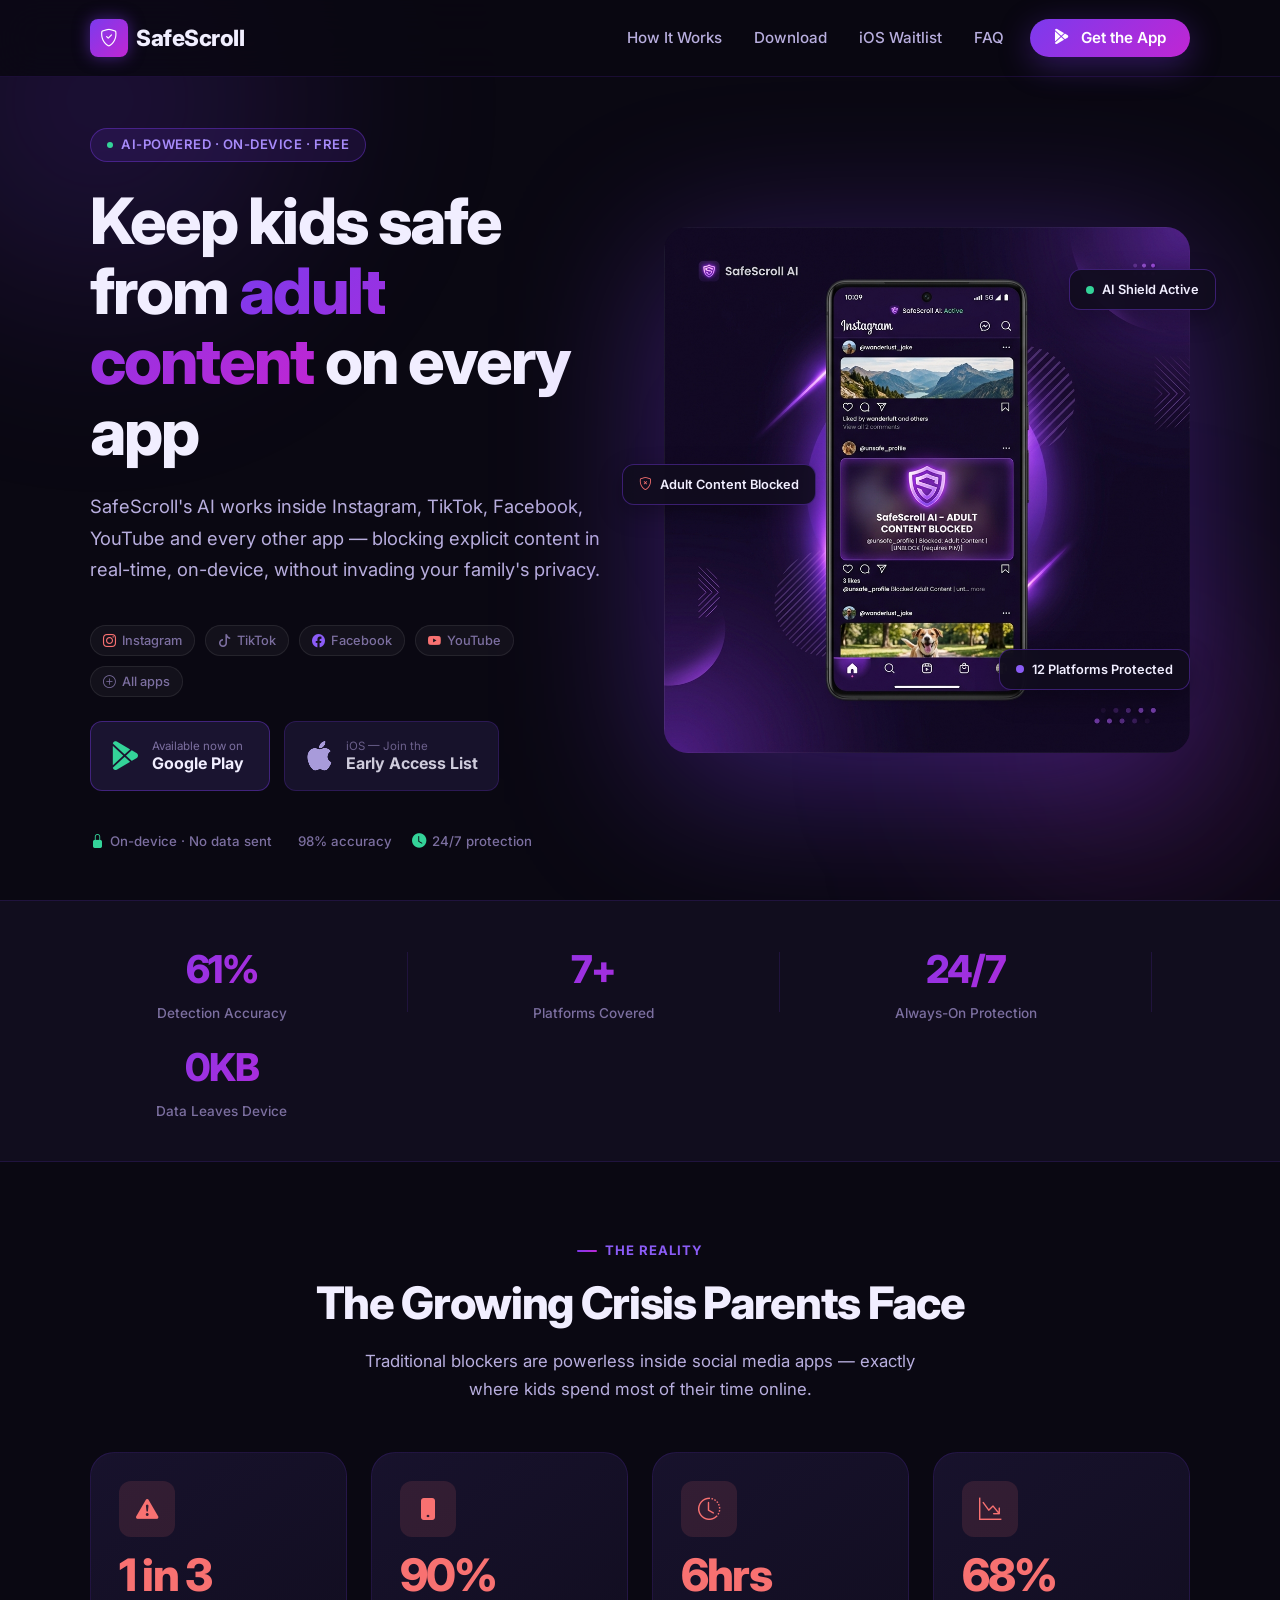
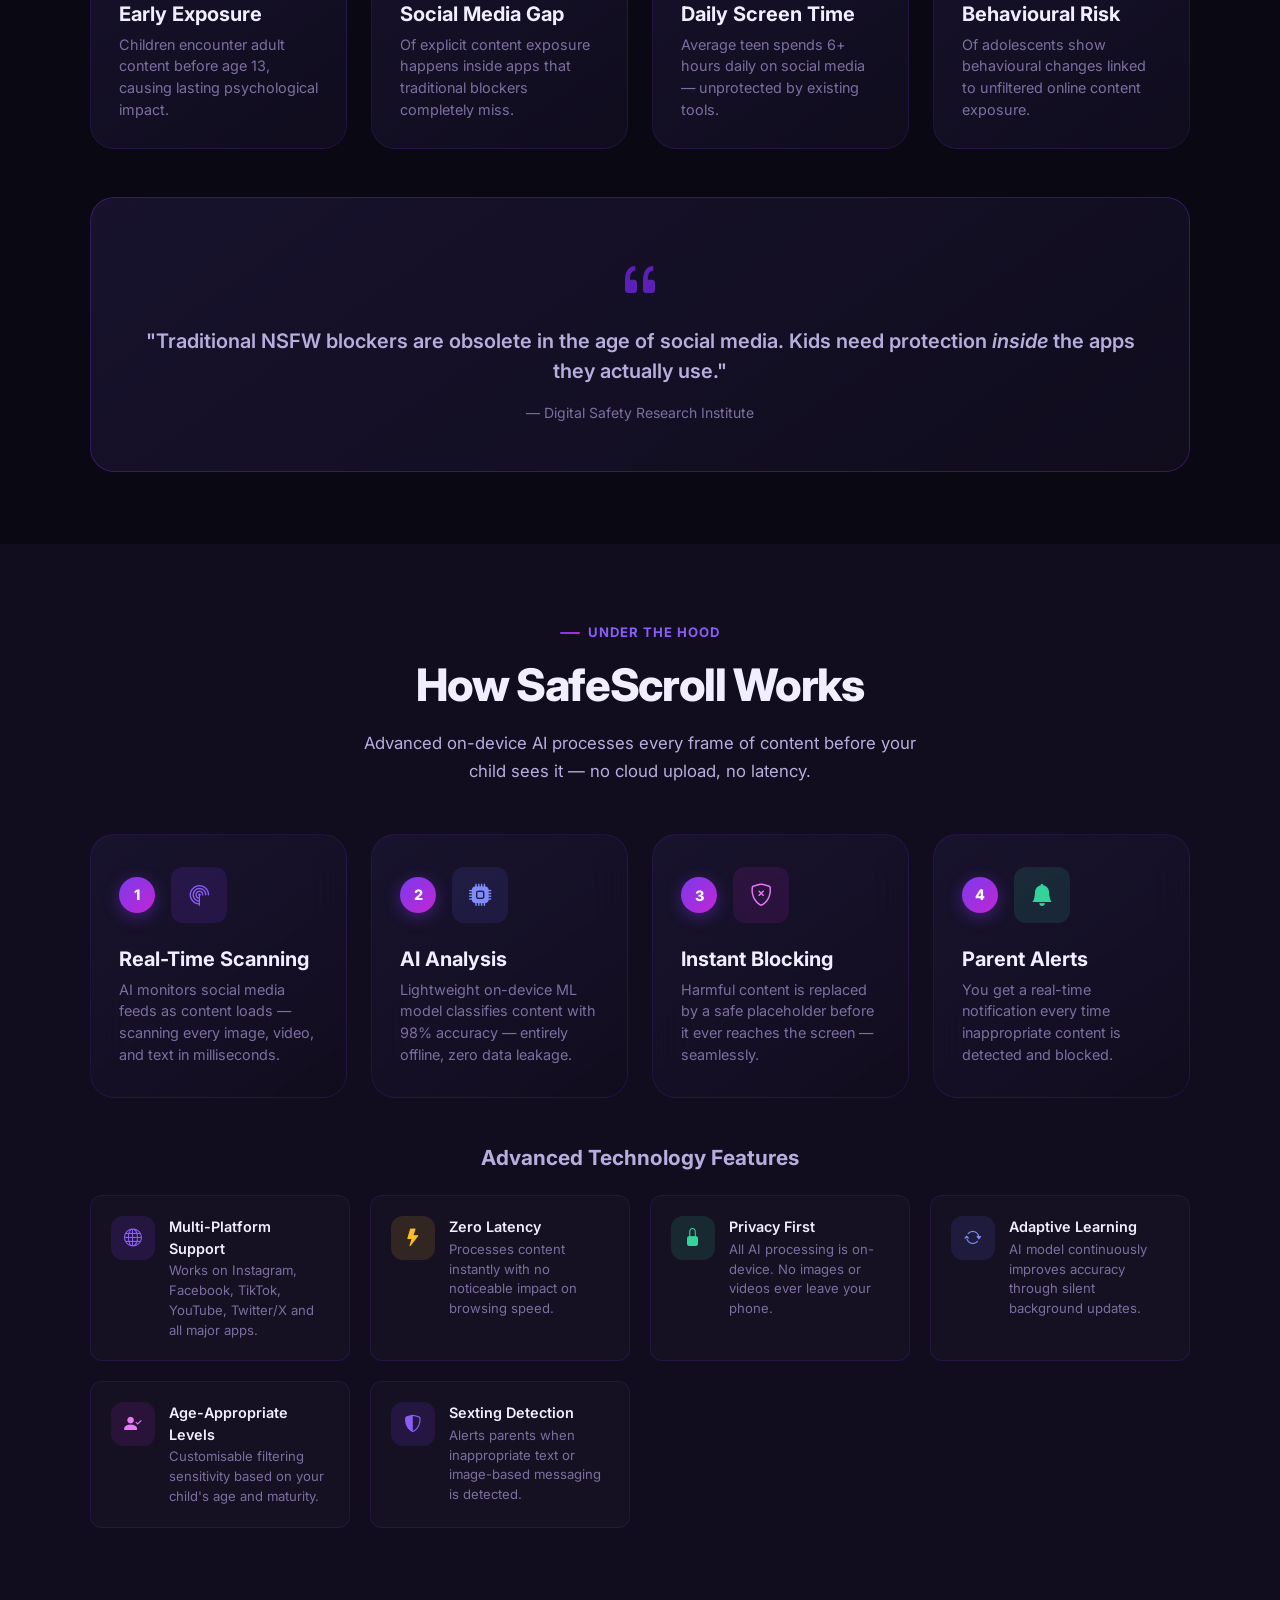
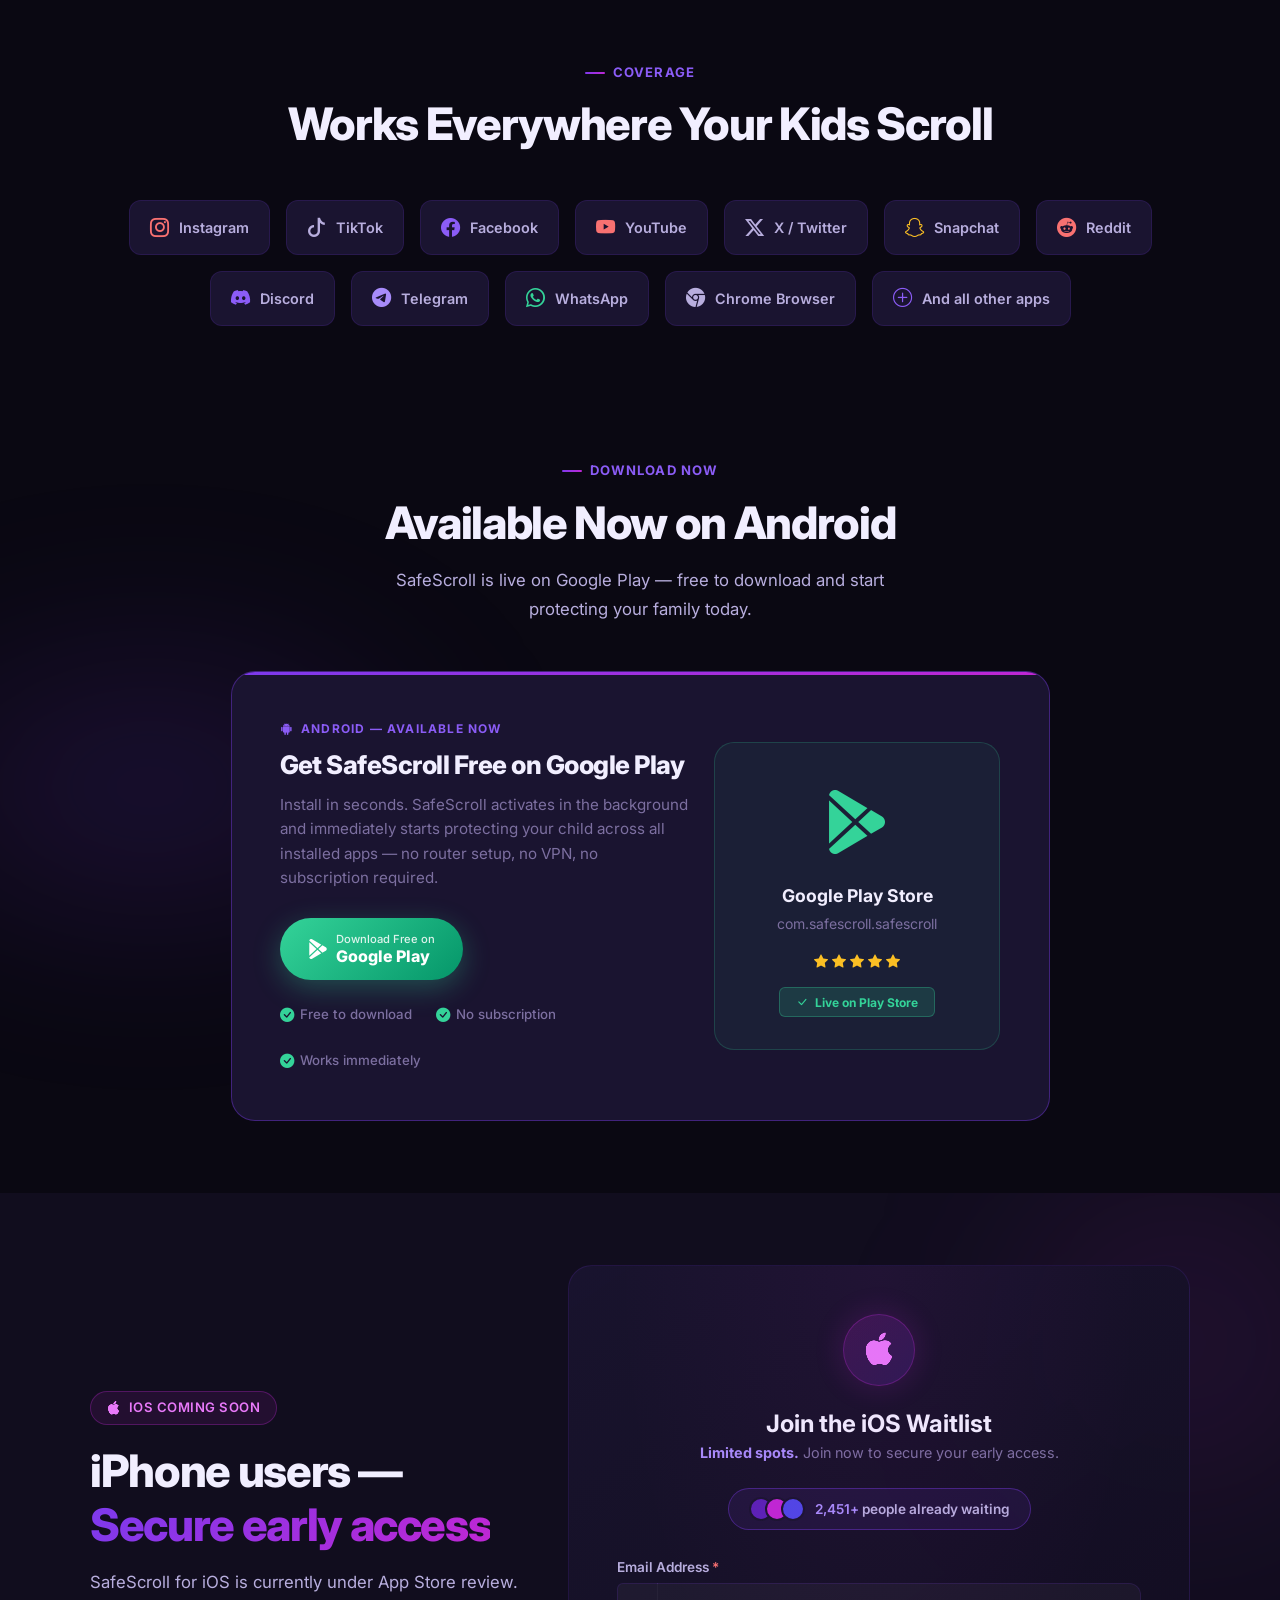
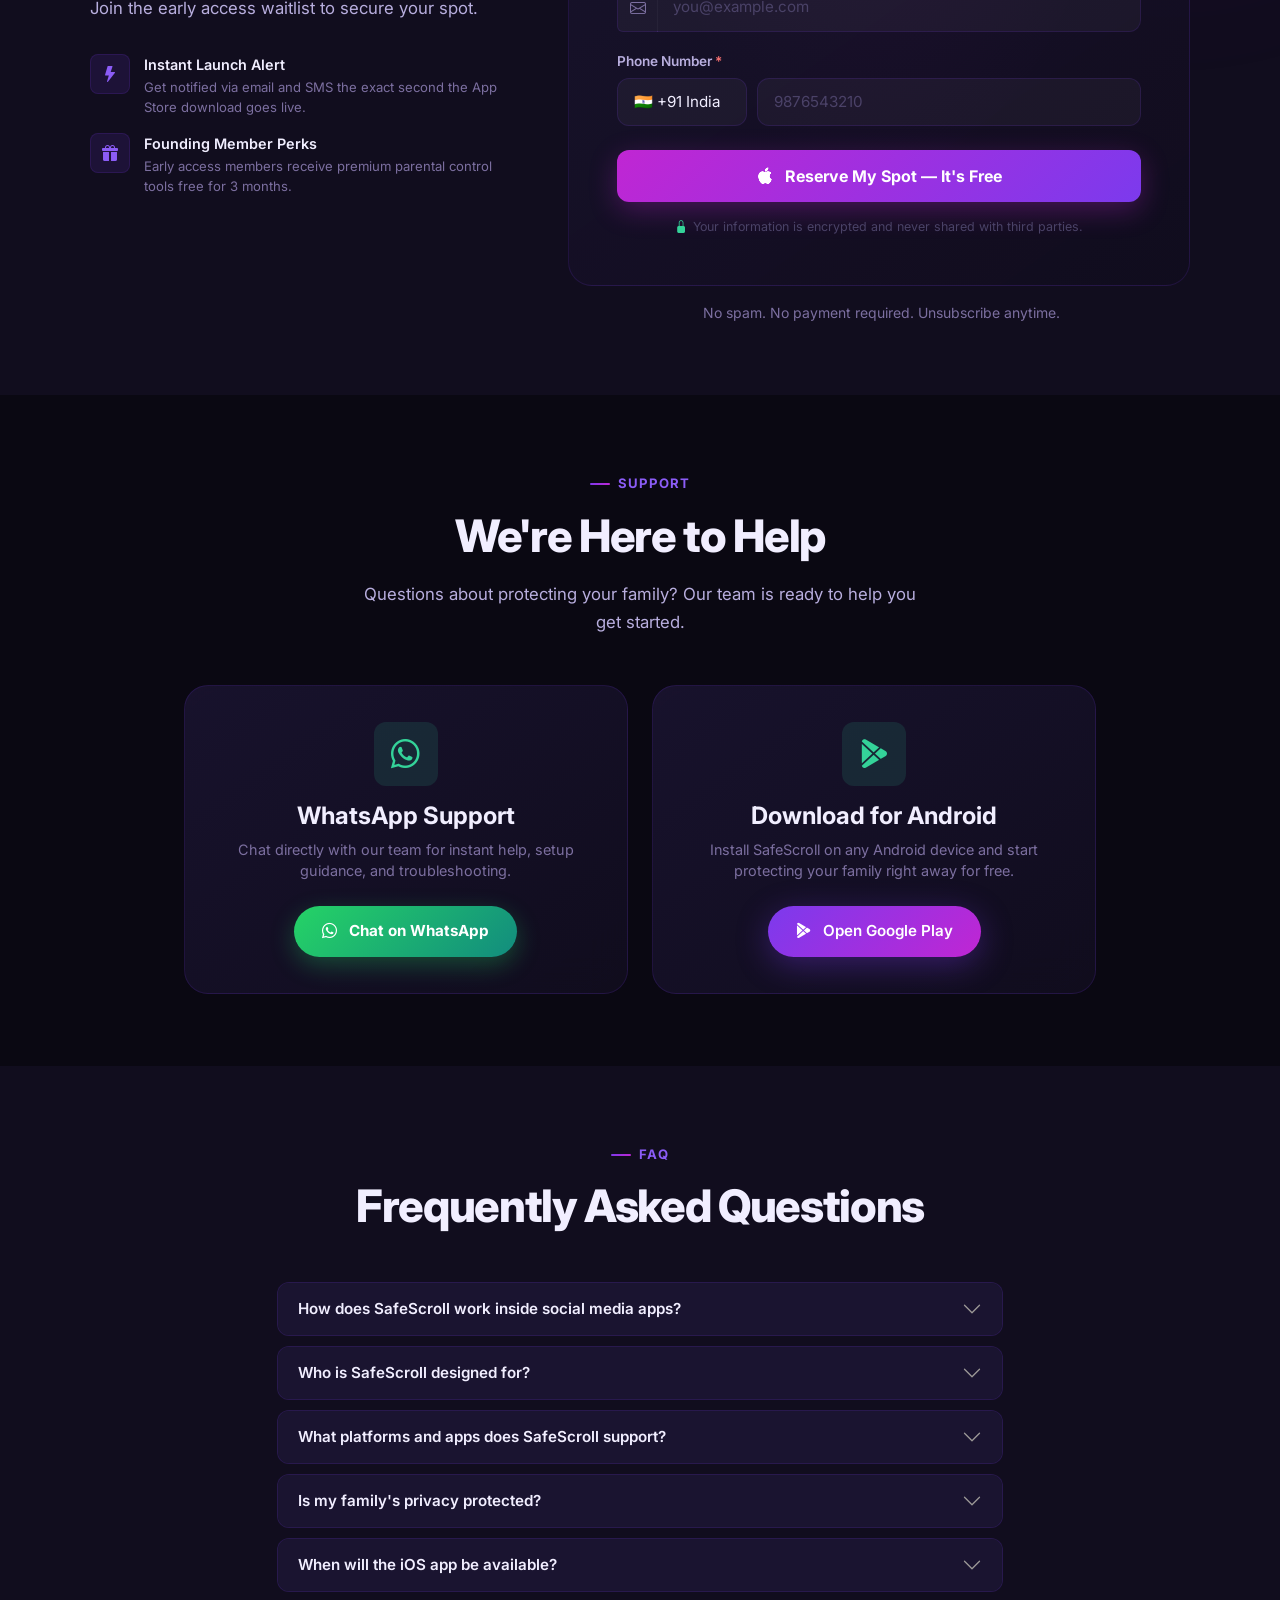
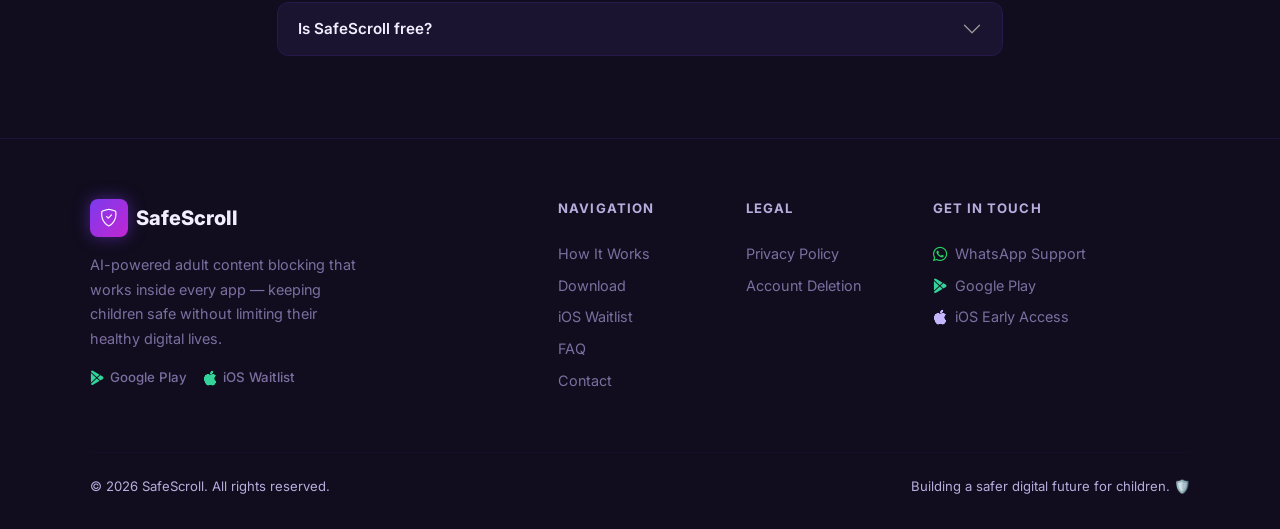
==== commit efa6fc53: "newui" ====
--- a/index.html
+++ b/index.html
@@ -1,958 +1,1036 @@
 <!DOCTYPE html>
 <html lang="en">
+
 <head>
-  <!-- Google Analytics -->
-  <script async src="https://www.googletagmanager.com/gtag/js?id=G-31B0C4S35J"></script>
-  <script>
-    window.dataLayer = window.dataLayer || [];
-    function gtag(){dataLayer.push(arguments);}
-    gtag('js', new Date());
-    gtag('config', 'G-31B0C4S35J');
-  </script>
-
-  <meta charset="UTF-8">
-  <meta name="viewport" content="width=device-width, initial-scale=1.0">
-  <title>SafeScroll — AI Adult Content Blocker for Instagram, TikTok, YouTube & More</title>
-  <meta name="description" content="SafeScroll uses on-device AI to block adult content in real-time across Instagram, Facebook, TikTok, YouTube and every app — keeping children safe without limiting healthy digital experiences. Download free on Google Play.">
-  <meta name="author" content="SafeScroll">
-  <meta name="theme-color" content="#0a0812">
-
-  <!-- Open Graph -->
-  <meta property="og:title" content="SafeScroll — AI Adult Content Blocker">
-  <meta property="og:description" content="Real-time AI filtering that blocks adult content on Instagram, TikTok, Facebook, YouTube and all apps. Keep children safe without limiting healthy digital experiences.">
-  <meta property="og:type" content="website">
-  <meta property="og:url" content="https://safescroll.app">
-  <meta property="og:image" content="https://safescroll.app/phone-mockup.png">
-
-  <!-- Twitter -->
-  <meta name="twitter:card" content="summary_large_image">
-  <meta name="twitter:title" content="SafeScroll — AI Adult Content Blocker">
-  <meta name="twitter:description" content="Block adult content across every app with on-device AI. Available now on Google Play.">
-  <meta name="twitter:image" content="https://safescroll.app/phone-mockup.png">
-
-  <!-- Google Fonts -->
-  <link rel="preconnect" href="https://fonts.googleapis.com">
-  <link rel="preconnect" href="https://fonts.gstatic.com" crossorigin>
-  <link href="https://fonts.googleapis.com/css2?family=Inter:wght@400;500;600;700;800;900&display=swap" rel="stylesheet">
-
-  <!-- Bootstrap CSS -->
-  <link href="https://cdn.jsdelivr.net/npm/bootstrap@5.3.2/dist/css/bootstrap.min.css" rel="stylesheet">
-  <!-- Bootstrap Icons -->
-  <link rel="stylesheet" href="https://cdn.jsdelivr.net/npm/bootstrap-icons@1.11.1/font/bootstrap-icons.css">
-  <!-- Custom CSS -->
-  <link rel="stylesheet" href="styles.css">
+    <!-- Google Analytics -->
+    <script async src="https://www.googletagmanager.com/gtag/js?id=G-31B0C4S35J"></script>
+    <script>
+        window.dataLayer = window.dataLayer || [];
+        function gtag() { dataLayer.push(arguments); }
+        gtag('js', new Date());
+        gtag('config', 'G-31B0C4S35J');
+    </script>
+
+    <meta charset="UTF-8">
+    <meta name="viewport" content="width=device-width, initial-scale=1.0">
+    <title>SafeScroll — AI Adult Content Blocker for Instagram, TikTok, YouTube & More</title>
+    <meta name="description"
+        content="SafeScroll uses on-device AI to block adult content in real-time across Instagram, Facebook, TikTok, YouTube and every app — keeping children safe without limiting healthy digital experiences. Download free on Google Play.">
+    <meta name="author" content="SafeScroll">
+    <meta name="theme-color" content="#0a0812">
+
+    <!-- Open Graph -->
+    <meta property="og:title" content="SafeScroll — AI Adult Content Blocker">
+    <meta property="og:description"
+        content="Real-time AI filtering that blocks adult content on Instagram, TikTok, Facebook, YouTube and all apps. Keep children safe without limiting healthy digital experiences.">
+    <meta property="og:type" content="website">
+    <meta property="og:url" content="https://safescroll.app">
+    <meta property="og:image" content="https://safescroll.app/phone-mockup.png">
+
+    <!-- Twitter -->
+    <meta name="twitter:card" content="summary_large_image">
+    <meta name="twitter:title" content="SafeScroll — AI Adult Content Blocker">
+    <meta name="twitter:description"
+        content="Block adult content across every app with on-device AI. Available now on Google Play.">
+    <meta name="twitter:image" content="https://safescroll.app/phone-mockup.png">
+
+    <!-- Google Fonts -->
+    <link rel="preconnect" href="https://fonts.googleapis.com">
+    <link rel="preconnect" href="https://fonts.gstatic.com" crossorigin>
+    <link href="https://fonts.googleapis.com/css2?family=Inter:wght@400;500;600;700;800;900&display=swap"
+        rel="stylesheet">
+
+    <!-- Bootstrap CSS -->
+    <link href="https://cdn.jsdelivr.net/npm/bootstrap@5.3.2/dist/css/bootstrap.min.css" rel="stylesheet">
+    <!-- Bootstrap Icons -->
+    <link rel="stylesheet" href="https://cdn.jsdelivr.net/npm/bootstrap-icons@1.11.1/font/bootstrap-icons.css">
+    <!-- Custom CSS -->
+    <link rel="stylesheet" href="styles.css">
 </head>
 
 <body>
 
-<!-- ═══════════════════════════════════════════
+    <!-- ═══════════════════════════════════════════
      NAVBAR
 ════════════════════════════════════════════ -->
-<nav class="navbar navbar-expand-lg fixed-top" id="mainNavbar">
-  <div class="container">
-    <a class="navbar-brand d-flex align-items-center gap-2" href="#">
-      <div class="logo-icon">
-        <i class="bi bi-shield-check"></i>
-      </div>
-      <span>SafeScroll</span>
-    </a>
-
-    <button class="navbar-toggler" type="button" data-bs-toggle="collapse" data-bs-target="#navbarNav"
-      aria-controls="navbarNav" aria-expanded="false" aria-label="Toggle navigation">
-      <span class="navbar-toggler-icon"></span>
-    </button>
-
-    <div class="collapse navbar-collapse" id="navbarNav">
-      <ul class="navbar-nav ms-auto align-items-center gap-1">
-        <li class="nav-item"><a class="nav-link" href="#how-it-works">How It Works</a></li>
-        <li class="nav-item"><a class="nav-link" href="#download">Download</a></li>
-        <li class="nav-item"><a class="nav-link" href="#ios-waitlist">iOS Waitlist</a></li>
-        <li class="nav-item"><a class="nav-link" href="#faq">FAQ</a></li>
-        <li class="nav-item ms-2">
-          <a href="https://play.google.com/store/apps/details?id=com.safescroll.safescroll&pcampaignid=web_share"
-             target="_blank" rel="noopener" id="nav-cta-btn"
-             class="btn btn-primary-violet btn-sm px-4 py-2">
-            <i class="bi bi-google-play me-2"></i>
-            <span>Get the App</span>
-          </a>
-        </li>
-      </ul>
-    </div>
-  </div>
-</nav>
-
-
-<!-- ═══════════════════════════════════════════
+    <nav class="navbar navbar-expand-lg fixed-top" id="mainNavbar">
+        <div class="container">
+            <a class="navbar-brand d-flex align-items-center gap-2" href="#">
+                <div class="logo-icon">
+                    <i class="bi bi-shield-check"></i>
+                </div>
+                <span>SafeScroll</span>
+            </a>
+
+            <button class="navbar-toggler" type="button" data-bs-toggle="collapse" data-bs-target="#navbarNav"
+                aria-controls="navbarNav" aria-expanded="false" aria-label="Toggle navigation">
+                <span class="navbar-toggler-icon"></span>
+            </button>
+
+            <div class="collapse navbar-collapse" id="navbarNav">
+                <ul class="navbar-nav ms-auto align-items-center gap-1">
+                    <li class="nav-item"><a class="nav-link" href="#how-it-works">How It Works</a></li>
+                    <li class="nav-item"><a class="nav-link" href="#download">Download</a></li>
+                    <li class="nav-item"><a class="nav-link" href="#ios-waitlist">iOS Waitlist</a></li>
+                    <li class="nav-item"><a class="nav-link" href="#faq">FAQ</a></li>
+                    <li class="nav-item ms-2">
+                        <a href="https://play.google.com/store/apps/details?id=com.safescroll.safescroll&pcampaignid=web_share"
+                            target="_blank" rel="noopener" id="nav-cta-btn"
+                            class="btn btn-primary-violet btn-sm px-4 py-2">
+                            <i class="bi bi-google-play me-2"></i>
+                            <span>Get the App</span>
+                        </a>
+                    </li>
+                </ul>
+            </div>
+        </div>
+    </nav>
+
+
+    <!-- ═══════════════════════════════════════════
      HERO
 ════════════════════════════════════════════ -->
-<section class="hero-section" id="hero">
-  <!-- Background orbs -->
-  <div class="bg-glow-orb orb-1"></div>
-  <div class="bg-glow-orb orb-2"></div>
-  <div class="bg-glow-orb orb-3"></div>
-
-  <div class="container py-5">
-    <div class="row align-items-center g-5">
-
-      <!-- Left: Copy -->
-      <div class="col-lg-6 fade-in-up">
-        <div class="hero-eyebrow">
-          <span class="dot"></span>
-          AI-Powered · On-Device · Free
+    <section class="hero-section" id="hero">
+        <!-- Background orbs -->
+        <div class="bg-glow-orb orb-1"></div>
+        <div class="bg-glow-orb orb-2"></div>
+        <div class="bg-glow-orb orb-3"></div>
+
+        <div class="container py-5">
+            <div class="row align-items-center g-5">
+
+                <!-- Left: Copy -->
+                <div class="col-lg-6 fade-in-up">
+                    <div class="hero-eyebrow">
+                        <span class="dot"></span>
+                        AI-Powered · On-Device · Free
+                    </div>
+
+                    <h1 class="hero-title">
+                        Keep kids safe from
+                        <span class="text-gradient">adult content</span>
+                        on every app
+                    </h1>
+
+                    <p class="hero-subtitle">
+                        SafeScroll's AI works inside Instagram, TikTok, Facebook, YouTube
+                        and every other app — blocking explicit content in real-time, on-device,
+                        without invading your family's privacy.
+                    </p>
+
+                    <!-- Platform pills -->
+                    <div class="platform-pills mb-4">
+                        <span class="platform-pill"><i class="bi bi-instagram text-danger"></i> Instagram</span>
+                        <span class="platform-pill"><i class="bi bi-tiktok"></i> TikTok</span>
+                        <span class="platform-pill"><i class="bi bi-facebook text-primary"></i> Facebook</span>
+                        <span class="platform-pill"><i class="bi bi-youtube text-danger"></i> YouTube</span>
+                        <span class="platform-pill"><i class="bi bi-plus-circle"></i> All apps</span>
+                    </div>
+
+                    <!-- CTA buttons -->
+                    <div class="hero-cta-group">
+                        <!-- Android – primary -->
+                        <a href="https://play.google.com/store/apps/details?id=com.safescroll.safescroll&pcampaignid=web_share"
+                            target="_blank" rel="noopener" id="hero-android-btn" class="store-badge">
+                            <i class="bi bi-google-play store-badge-icon" style="color:#34d399;"></i>
+                            <div class="store-badge-text">
+                                <span class="store-badge-sub">Available now on</span>
+                                <span class="store-badge-name">Google Play</span>
+                            </div>
+                        </a>
+
+                        <!-- iOS – waitlist -->
+                        <a href="#ios-waitlist" id="hero-ios-btn" class="store-badge ios-badge">
+                            <i class="bi bi-apple store-badge-icon" style="color:#c4b5fd;"></i>
+                            <div class="store-badge-text">
+                                <span class="store-badge-sub">iOS — Join the</span>
+                                <span class="store-badge-name">Early Access List</span>
+                            </div>
+                        </a>
+                    </div>
+
+                    <!-- Trust badges -->
+                    <div class="hero-trust-row">
+                        <span class="trust-badge"><i class="bi bi-lock-fill"></i> On-device · No data sent</span>
+                        <span class="trust-badge"><i class="bi bi-shield-check-fill"></i> 98% accuracy</span>
+                        <span class="trust-badge"><i class="bi bi-clock-fill"></i> 24/7 protection</span>
+                    </div>
+                </div>
+
+                <!-- Right: Phone mockup -->
+                <div class="col-lg-6 fade-in-up" style="transition-delay:0.2s;">
+                    <div class="hero-image-wrapper">
+                        <div class="hero-phone-glow"></div>
+                        <img src="phone-mockup.png" alt="SafeScroll AI blocking adult content on Instagram"
+                            class="hero-phone-img" fetchpriority="high">
+
+                        <!-- Floating badges -->
+                        <div class="hero-float-badge badge-top">
+                            <span class="badge-dot-green"></span>
+                            AI Shield Active
+                        </div>
+                        <div class="hero-float-badge badge-mid">
+                            <i class="bi bi-shield-x" style="color:#f87171;"></i>
+                            Adult Content Blocked
+                        </div>
+                        <div class="hero-float-badge badge-bottom">
+                            <span class="badge-dot-violet"></span>
+                            12 Platforms Protected
+                        </div>
+                    </div>
+                </div>
+
+            </div>
         </div>
-
-        <h1 class="hero-title">
-          Keep kids safe from
-          <span class="text-gradient">adult content</span>
-          on every app
-        </h1>
-
-        <p class="hero-subtitle">
-          SafeScroll's AI works inside Instagram, TikTok, Facebook, YouTube
-          and every other app — blocking explicit content in real-time, on-device,
-          without invading your family's privacy.
-        </p>
-
-        <!-- Platform pills -->
-        <div class="platform-pills mb-4">
-          <span class="platform-pill"><i class="bi bi-instagram text-danger"></i> Instagram</span>
-          <span class="platform-pill"><i class="bi bi-tiktok"></i> TikTok</span>
-          <span class="platform-pill"><i class="bi bi-facebook text-primary"></i> Facebook</span>
-          <span class="platform-pill"><i class="bi bi-youtube text-danger"></i> YouTube</span>
-          <span class="platform-pill"><i class="bi bi-plus-circle"></i> All apps</span>
-        </div>
-
-        <!-- CTA buttons -->
-        <div class="hero-cta-group">
-          <!-- Android – primary -->
-          <a href="https://play.google.com/store/apps/details?id=com.safescroll.safescroll&pcampaignid=web_share"
-             target="_blank" rel="noopener" id="hero-android-btn" class="store-badge">
-            <i class="bi bi-google-play store-badge-icon" style="color:#34d399;"></i>
-            <div class="store-badge-text">
-              <span class="store-badge-sub">Available now on</span>
-              <span class="store-badge-name">Google Play</span>
-            </div>
-          </a>
-
-          <!-- iOS – waitlist -->
-          <a href="#ios-waitlist" id="hero-ios-btn" class="store-badge ios-badge">
-            <i class="bi bi-apple store-badge-icon" style="color:#c4b5fd;"></i>
-            <div class="store-badge-text">
-              <span class="store-badge-sub">iOS — Join the</span>
-              <span class="store-badge-name">Early Access List</span>
-            </div>
-          </a>
-        </div>
-
-        <!-- Trust badges -->
-        <div class="hero-trust-row">
-          <span class="trust-badge"><i class="bi bi-lock-fill"></i> On-device · No data sent</span>
-          <span class="trust-badge"><i class="bi bi-shield-check-fill"></i> 98% accuracy</span>
-          <span class="trust-badge"><i class="bi bi-clock-fill"></i> 24/7 protection</span>
-        </div>
-      </div>
-
-      <!-- Right: Phone mockup -->
-      <div class="col-lg-6 fade-in-up" style="transition-delay:0.2s;">
-        <div class="hero-image-wrapper">
-          <div class="hero-phone-glow"></div>
-          <img src="phone-mockup.png" alt="SafeScroll AI blocking adult content on Instagram" class="hero-phone-img" fetchpriority="high">
-
-          <!-- Floating badges -->
-          <div class="hero-float-badge badge-top">
-            <span class="badge-dot-green"></span>
-            AI Shield Active
-          </div>
-          <div class="hero-float-badge badge-mid">
-            <i class="bi bi-shield-x" style="color:#f87171;"></i>
-            Adult Content Blocked
-          </div>
-          <div class="hero-float-badge badge-bottom">
-            <span class="badge-dot-violet"></span>
-            12 Platforms Protected
-          </div>
-        </div>
-      </div>
-
-    </div>
-  </div>
-</section>
-
-
-<!-- ═══════════════════════════════════════════
+    </section>
+
+
+    <!-- ═══════════════════════════════════════════
      STATS STRIP
 ════════════════════════════════════════════ -->
-<div class="stats-strip">
-  <div class="container">
-    <div class="row align-items-center text-center g-3">
-      <div class="col-6 col-md-3 stat-item fade-in-up">
-        <span class="stat-number" data-counter="98" data-suffix="%">0%</span>
-        <span class="stat-label">Detection Accuracy</span>
-      </div>
-      <div class="col d-none d-md-flex justify-content-center"><div class="stat-divider"></div></div>
-      <div class="col-6 col-md-3 stat-item fade-in-up" style="transition-delay:0.1s;">
-        <span class="stat-number" data-counter="12" data-suffix="+">0+</span>
-        <span class="stat-label">Platforms Covered</span>
-      </div>
-      <div class="col d-none d-md-flex justify-content-center"><div class="stat-divider"></div></div>
-      <div class="col-6 col-md-3 stat-item fade-in-up" style="transition-delay:0.2s;">
-        <span class="stat-number">24/7</span>
-        <span class="stat-label">Always-On Protection</span>
-      </div>
-      <div class="col d-none d-md-flex justify-content-center"><div class="stat-divider"></div></div>
-      <div class="col-6 col-md-3 stat-item fade-in-up" style="transition-delay:0.3s;">
-        <span class="stat-number">0KB</span>
-        <span class="stat-label">Data Leaves Device</span>
-      </div>
+    <div class="stats-strip">
+        <div class="container">
+            <div class="row align-items-center text-center g-3">
+                <div class="col-6 col-md-3 stat-item fade-in-up">
+                    <span class="stat-number" data-counter="98" data-suffix="%">0%</span>
+                    <span class="stat-label">Detection Accuracy</span>
+                </div>
+                <div class="col d-none d-md-flex justify-content-center">
+                    <div class="stat-divider"></div>
+                </div>
+                <div class="col-6 col-md-3 stat-item fade-in-up" style="transition-delay:0.1s;">
+                    <span class="stat-number" data-counter="12" data-suffix="+">0+</span>
+                    <span class="stat-label">Platforms Covered</span>
+                </div>
+                <div class="col d-none d-md-flex justify-content-center">
+                    <div class="stat-divider"></div>
+                </div>
+                <div class="col-6 col-md-3 stat-item fade-in-up" style="transition-delay:0.2s;">
+                    <span class="stat-number">24/7</span>
+                    <span class="stat-label">Always-On Protection</span>
+                </div>
+                <div class="col d-none d-md-flex justify-content-center">
+                    <div class="stat-divider"></div>
+                </div>
+                <div class="col-6 col-md-3 stat-item fade-in-up" style="transition-delay:0.3s;">
+                    <span class="stat-number">0KB</span>
+                    <span class="stat-label">Data Leaves Device</span>
+                </div>
+            </div>
+        </div>
     </div>
-  </div>
-</div>
-
-
-<!-- ═══════════════════════════════════════════
+
+
+    <!-- ═══════════════════════════════════════════
      PROBLEM SECTION
 ════════════════════════════════════════════ -->
-<section class="section-dark py-5" id="problem">
-  <div class="container py-4">
-    <div class="text-center mb-5 fade-in-up">
-      <p class="section-eyebrow">The Reality</p>
-      <h2 class="section-title">The Growing Crisis Parents Face</h2>
-      <p class="section-desc">
-        Traditional blockers are powerless inside social media apps — exactly where kids spend most of their time online.
-      </p>
-    </div>
-
-    <div class="row g-4">
-      <div class="col-sm-6 col-lg-3 fade-in-up">
-        <div class="glass-card problem-card">
-          <div class="card-icon-wrap card-icon-red mb-3">
-            <i class="bi bi-exclamation-triangle-fill"></i>
-          </div>
-          <div class="problem-stat-highlight">1 in 3</div>
-          <h5 class="fw-bold mb-2">Early Exposure</h5>
-          <p class="text-muted mb-0" style="font-size:0.9rem;">Children encounter adult content before age 13, causing lasting psychological impact.</p>
+    <section class="section-dark py-5" id="problem">
+        <div class="container py-4">
+            <div class="text-center mb-5 fade-in-up">
+                <p class="section-eyebrow">The Reality</p>
+                <h2 class="section-title">The Growing Crisis Parents Face</h2>
+                <p class="section-desc">
+                    Traditional blockers are powerless inside social media apps — exactly where kids spend most of their
+                    time online.
+                </p>
+            </div>
+
+            <div class="row g-4">
+                <div class="col-sm-6 col-lg-3 fade-in-up">
+                    <div class="glass-card problem-card">
+                        <div class="card-icon-wrap card-icon-red mb-3">
+                            <i class="bi bi-exclamation-triangle-fill"></i>
+                        </div>
+                        <div class="problem-stat-highlight">1 in 3</div>
+                        <h5 class="fw-bold mb-2">Early Exposure</h5>
+                        <p class="text-muted mb-0" style="font-size:0.9rem;">Children encounter adult content before age
+                            13, causing lasting psychological impact.</p>
+                    </div>
+                </div>
+
+                <div class="col-sm-6 col-lg-3 fade-in-up" style="transition-delay:0.1s;">
+                    <div class="glass-card problem-card">
+                        <div class="card-icon-wrap card-icon-red mb-3">
+                            <i class="bi bi-phone-fill"></i>
+                        </div>
+                        <div class="problem-stat-highlight">90%</div>
+                        <h5 class="fw-bold mb-2">Social Media Gap</h5>
+                        <p class="text-muted mb-0" style="font-size:0.9rem;">Of explicit content exposure happens inside
+                            apps that traditional blockers completely miss.</p>
+                    </div>
+                </div>
+
+                <div class="col-sm-6 col-lg-3 fade-in-up" style="transition-delay:0.2s;">
+                    <div class="glass-card problem-card">
+                        <div class="card-icon-wrap card-icon-red mb-3">
+                            <i class="bi bi-clock-history"></i>
+                        </div>
+                        <div class="problem-stat-highlight">6hrs</div>
+                        <h5 class="fw-bold mb-2">Daily Screen Time</h5>
+                        <p class="text-muted mb-0" style="font-size:0.9rem;">Average teen spends 6+ hours daily on
+                            social media — unprotected by existing tools.</p>
+                    </div>
+                </div>
+
+                <div class="col-sm-6 col-lg-3 fade-in-up" style="transition-delay:0.3s;">
+                    <div class="glass-card problem-card">
+                        <div class="card-icon-wrap card-icon-red mb-3">
+                            <i class="bi bi-graph-down-arrow"></i>
+                        </div>
+                        <div class="problem-stat-highlight">68%</div>
+                        <h5 class="fw-bold mb-2">Behavioural Risk</h5>
+                        <p class="text-muted mb-0" style="font-size:0.9rem;">Of adolescents show behavioural changes
+                            linked to unfiltered online content exposure.</p>
+                    </div>
+                </div>
+            </div>
+
+            <!-- Callout -->
+            <div class="glass-card mt-5 p-4 p-md-5 text-center fade-in-up" style="border-color:rgba(124,58,237,0.3);">
+                <i class="bi bi-quote" style="font-size:3rem; color:var(--violet-700);"></i>
+                <blockquote class="fs-5 fw-semibold mt-2 mb-3" style="color:var(--text-secondary);">
+                    "Traditional NSFW blockers are obsolete in the age of social media. Kids need protection
+                    <em>inside</em> the apps they actually use."
+                </blockquote>
+                <p class="text-muted small mb-0">— Digital Safety Research Institute</p>
+            </div>
         </div>
-      </div>
-
-      <div class="col-sm-6 col-lg-3 fade-in-up" style="transition-delay:0.1s;">
-        <div class="glass-card problem-card">
-          <div class="card-icon-wrap card-icon-red mb-3">
-            <i class="bi bi-phone-fill"></i>
-          </div>
-          <div class="problem-stat-highlight">90%</div>
-          <h5 class="fw-bold mb-2">Social Media Gap</h5>
-          <p class="text-muted mb-0" style="font-size:0.9rem;">Of explicit content exposure happens inside apps that traditional blockers completely miss.</p>
-        </div>
-      </div>
-
-      <div class="col-sm-6 col-lg-3 fade-in-up" style="transition-delay:0.2s;">
-        <div class="glass-card problem-card">
-          <div class="card-icon-wrap card-icon-red mb-3">
-            <i class="bi bi-clock-history"></i>
-          </div>
-          <div class="problem-stat-highlight">6hrs</div>
-          <h5 class="fw-bold mb-2">Daily Screen Time</h5>
-          <p class="text-muted mb-0" style="font-size:0.9rem;">Average teen spends 6+ hours daily on social media — unprotected by existing tools.</p>
-        </div>
-      </div>
-
-      <div class="col-sm-6 col-lg-3 fade-in-up" style="transition-delay:0.3s;">
-        <div class="glass-card problem-card">
-          <div class="card-icon-wrap card-icon-red mb-3">
-            <i class="bi bi-graph-down-arrow"></i>
-          </div>
-          <div class="problem-stat-highlight">68%</div>
-          <h5 class="fw-bold mb-2">Behavioural Risk</h5>
-          <p class="text-muted mb-0" style="font-size:0.9rem;">Of adolescents show behavioural changes linked to unfiltered online content exposure.</p>
-        </div>
-      </div>
-    </div>
-
-    <!-- Callout -->
-    <div class="glass-card mt-5 p-4 p-md-5 text-center fade-in-up" style="border-color:rgba(124,58,237,0.3);">
-      <i class="bi bi-quote" style="font-size:3rem; color:var(--violet-700);"></i>
-      <blockquote class="fs-5 fw-semibold mt-2 mb-3" style="color:var(--text-secondary);">
-        "Traditional NSFW blockers are obsolete in the age of social media. Kids need protection <em>inside</em> the apps they actually use."
-      </blockquote>
-      <p class="text-muted small mb-0">— Digital Safety Research Institute</p>
-    </div>
-  </div>
-</section>
-
-
-<!-- ═══════════════════════════════════════════
+    </section>
+
+
+    <!-- ═══════════════════════════════════════════
      HOW IT WORKS
 ════════════════════════════════════════════ -->
-<section class="section-surface py-5" id="how-it-works">
-  <div class="container py-4">
-    <div class="text-center mb-5 fade-in-up">
-      <p class="section-eyebrow">Under the Hood</p>
-      <h2 class="section-title">How SafeScroll Works</h2>
-      <p class="section-desc">
-        Advanced on-device AI processes every frame of content before your child sees it — no cloud upload, no latency.
-      </p>
-    </div>
-
-    <div class="row g-4 mb-5">
-      <!-- Step 1 -->
-      <div class="col-md-6 col-lg-3 fade-in-up">
-        <div class="glass-card step-card">
-          <div class="d-flex align-items-center gap-3 mb-4">
-            <div class="step-number-badge">1</div>
-            <div class="card-icon-wrap card-icon-violet">
-              <i class="bi bi-radar"></i>
-            </div>
-          </div>
-          <h5 class="fw-bold mb-2">Real-Time Scanning</h5>
-          <p class="text-muted mb-0" style="font-size:0.9rem;">
-            AI monitors social media feeds as content loads — scanning every image, video, and text in milliseconds.
-          </p>
+    <section class="section-surface py-5" id="how-it-works">
+        <div class="container py-4">
+            <div class="text-center mb-5 fade-in-up">
+                <p class="section-eyebrow">Under the Hood</p>
+                <h2 class="section-title">How SafeScroll Works</h2>
+                <p class="section-desc">
+                    Advanced on-device AI processes every frame of content before your child sees it — no cloud upload,
+                    no latency.
+                </p>
+            </div>
+
+            <div class="row g-4 mb-5">
+                <!-- Step 1 -->
+                <div class="col-md-6 col-lg-3 fade-in-up">
+                    <div class="glass-card step-card">
+                        <div class="d-flex align-items-center gap-3 mb-4">
+                            <div class="step-number-badge">1</div>
+                            <div class="card-icon-wrap card-icon-violet">
+                                <i class="bi bi-radar"></i>
+                            </div>
+                        </div>
+                        <h5 class="fw-bold mb-2">Real-Time Scanning</h5>
+                        <p class="text-muted mb-0" style="font-size:0.9rem;">
+                            AI monitors social media feeds as content loads — scanning every image, video, and text in
+                            milliseconds.
+                        </p>
+                    </div>
+                </div>
+
+                <!-- Step 2 -->
+                <div class="col-md-6 col-lg-3 fade-in-up" style="transition-delay:0.1s;">
+                    <div class="glass-card step-card">
+                        <div class="d-flex align-items-center gap-3 mb-4">
+                            <div class="step-number-badge">2</div>
+                            <div class="card-icon-wrap card-icon-indigo">
+                                <i class="bi bi-cpu-fill"></i>
+                            </div>
+                        </div>
+                        <h5 class="fw-bold mb-2">AI Analysis</h5>
+                        <p class="text-muted mb-0" style="font-size:0.9rem;">
+                            Lightweight on-device ML model classifies content with 98% accuracy — entirely offline, zero
+                            data leakage.
+                        </p>
+                    </div>
+                </div>
+
+                <!-- Step 3 -->
+                <div class="col-md-6 col-lg-3 fade-in-up" style="transition-delay:0.2s;">
+                    <div class="glass-card step-card">
+                        <div class="d-flex align-items-center gap-3 mb-4">
+                            <div class="step-number-badge">3</div>
+                            <div class="card-icon-wrap card-icon-fuchsia">
+                                <i class="bi bi-shield-x"></i>
+                            </div>
+                        </div>
+                        <h5 class="fw-bold mb-2">Instant Blocking</h5>
+                        <p class="text-muted mb-0" style="font-size:0.9rem;">
+                            Harmful content is replaced by a safe placeholder before it ever reaches the screen —
+                            seamlessly.
+                        </p>
+                    </div>
+                </div>
+
+                <!-- Step 4 -->
+                <div class="col-md-6 col-lg-3 fade-in-up" style="transition-delay:0.3s;">
+                    <div class="glass-card step-card">
+                        <div class="d-flex align-items-center gap-3 mb-4">
+                            <div class="step-number-badge">4</div>
+                            <div class="card-icon-wrap card-icon-green">
+                                <i class="bi bi-bell-fill"></i>
+                            </div>
+                        </div>
+                        <h5 class="fw-bold mb-2">Parent Alerts</h5>
+                        <p class="text-muted mb-0" style="font-size:0.9rem;">
+                            You get a real-time notification every time inappropriate content is detected and blocked.
+                        </p>
+                    </div>
+                </div>
+            </div>
+
+            <!-- Feature grid -->
+            <h3 class="text-center fw-bold mb-4 fade-in-up" style="font-size:1.3rem; color:var(--text-secondary);">
+                Advanced Technology Features
+            </h3>
+            <div class="feature-row fade-in-up">
+                <div class="feature-item">
+                    <div class="card-icon-wrap card-icon-violet"
+                        style="width:44px;height:44px;font-size:1.1rem;flex-shrink:0;">
+                        <i class="bi bi-globe"></i>
+                    </div>
+                    <div>
+                        <div class="perk-title">Multi-Platform Support</div>
+                        <p class="perk-desc">Works on Instagram, Facebook, TikTok, YouTube, Twitter/X and all major
+                            apps.</p>
+                    </div>
+                </div>
+                <div class="feature-item">
+                    <div class="card-icon-wrap card-icon-amber"
+                        style="width:44px;height:44px;font-size:1.1rem;flex-shrink:0;">
+                        <i class="bi bi-lightning-fill"></i>
+                    </div>
+                    <div>
+                        <div class="perk-title">Zero Latency</div>
+                        <p class="perk-desc">Processes content instantly with no noticeable impact on browsing speed.
+                        </p>
+                    </div>
+                </div>
+                <div class="feature-item">
+                    <div class="card-icon-wrap card-icon-green"
+                        style="width:44px;height:44px;font-size:1.1rem;flex-shrink:0;">
+                        <i class="bi bi-lock-fill"></i>
+                    </div>
+                    <div>
+                        <div class="perk-title">Privacy First</div>
+                        <p class="perk-desc">All AI processing is on-device. No images or videos ever leave your phone.
+                        </p>
+                    </div>
+                </div>
+                <div class="feature-item">
+                    <div class="card-icon-wrap card-icon-indigo"
+                        style="width:44px;height:44px;font-size:1.1rem;flex-shrink:0;">
+                        <i class="bi bi-arrow-repeat"></i>
+                    </div>
+                    <div>
+                        <div class="perk-title">Adaptive Learning</div>
+                        <p class="perk-desc">AI model continuously improves accuracy through silent background updates.
+                        </p>
+                    </div>
+                </div>
+                <div class="feature-item">
+                    <div class="card-icon-wrap card-icon-fuchsia"
+                        style="width:44px;height:44px;font-size:1.1rem;flex-shrink:0;">
+                        <i class="bi bi-person-check-fill"></i>
+                    </div>
+                    <div>
+                        <div class="perk-title">Age-Appropriate Levels</div>
+                        <p class="perk-desc">Customisable filtering sensitivity based on your child's age and maturity.
+                        </p>
+                    </div>
+                </div>
+                <div class="feature-item">
+                    <div class="card-icon-wrap card-icon-violet"
+                        style="width:44px;height:44px;font-size:1.1rem;flex-shrink:0;">
+                        <i class="bi bi-shield-shaded"></i>
+                    </div>
+                    <div>
+                        <div class="perk-title">Sexting Detection</div>
+                        <p class="perk-desc">Alerts parents when inappropriate text or image-based messaging is
+                            detected.</p>
+                    </div>
+                </div>
+            </div>
         </div>
-      </div>
-
-      <!-- Step 2 -->
-      <div class="col-md-6 col-lg-3 fade-in-up" style="transition-delay:0.1s;">
-        <div class="glass-card step-card">
-          <div class="d-flex align-items-center gap-3 mb-4">
-            <div class="step-number-badge">2</div>
-            <div class="card-icon-wrap card-icon-indigo">
-              <i class="bi bi-cpu-fill"></i>
-            </div>
-          </div>
-          <h5 class="fw-bold mb-2">AI Analysis</h5>
-          <p class="text-muted mb-0" style="font-size:0.9rem;">
-            Lightweight on-device ML model classifies content with 98% accuracy — entirely offline, zero data leakage.
-          </p>
-        </div>
-      </div>
-
-      <!-- Step 3 -->
-      <div class="col-md-6 col-lg-3 fade-in-up" style="transition-delay:0.2s;">
-        <div class="glass-card step-card">
-          <div class="d-flex align-items-center gap-3 mb-4">
-            <div class="step-number-badge">3</div>
-            <div class="card-icon-wrap card-icon-fuchsia">
-              <i class="bi bi-shield-x"></i>
-            </div>
-          </div>
-          <h5 class="fw-bold mb-2">Instant Blocking</h5>
-          <p class="text-muted mb-0" style="font-size:0.9rem;">
-            Harmful content is replaced by a safe placeholder before it ever reaches the screen — seamlessly.
-          </p>
-        </div>
-      </div>
-
-      <!-- Step 4 -->
-      <div class="col-md-6 col-lg-3 fade-in-up" style="transition-delay:0.3s;">
-        <div class="glass-card step-card">
-          <div class="d-flex align-items-center gap-3 mb-4">
-            <div class="step-number-badge">4</div>
-            <div class="card-icon-wrap card-icon-green">
-              <i class="bi bi-bell-fill"></i>
-            </div>
-          </div>
-          <h5 class="fw-bold mb-2">Parent Alerts</h5>
-          <p class="text-muted mb-0" style="font-size:0.9rem;">
-            You get a real-time notification every time inappropriate content is detected and blocked.
-          </p>
-        </div>
-      </div>
-    </div>
-
-    <!-- Feature grid -->
-    <h3 class="text-center fw-bold mb-4 fade-in-up" style="font-size:1.3rem; color:var(--text-secondary);">
-      Advanced Technology Features
-    </h3>
-    <div class="feature-row fade-in-up">
-      <div class="feature-item">
-        <div class="card-icon-wrap card-icon-violet" style="width:44px;height:44px;font-size:1.1rem;flex-shrink:0;">
-          <i class="bi bi-globe"></i>
-        </div>
-        <div>
-          <div class="perk-title">Multi-Platform Support</div>
-          <p class="perk-desc">Works on Instagram, Facebook, TikTok, YouTube, Twitter/X and all major apps.</p>
-        </div>
-      </div>
-      <div class="feature-item">
-        <div class="card-icon-wrap card-icon-amber" style="width:44px;height:44px;font-size:1.1rem;flex-shrink:0;">
-          <i class="bi bi-lightning-fill"></i>
-        </div>
-        <div>
-          <div class="perk-title">Zero Latency</div>
-          <p class="perk-desc">Processes content instantly with no noticeable impact on browsing speed.</p>
-        </div>
-      </div>
-      <div class="feature-item">
-        <div class="card-icon-wrap card-icon-green" style="width:44px;height:44px;font-size:1.1rem;flex-shrink:0;">
-          <i class="bi bi-lock-fill"></i>
-        </div>
-        <div>
-          <div class="perk-title">Privacy First</div>
-          <p class="perk-desc">All AI processing is on-device. No images or videos ever leave your phone.</p>
-        </div>
-      </div>
-      <div class="feature-item">
-        <div class="card-icon-wrap card-icon-indigo" style="width:44px;height:44px;font-size:1.1rem;flex-shrink:0;">
-          <i class="bi bi-arrow-repeat"></i>
-        </div>
-        <div>
-          <div class="perk-title">Adaptive Learning</div>
-          <p class="perk-desc">AI model continuously improves accuracy through silent background updates.</p>
-        </div>
-      </div>
-      <div class="feature-item">
-        <div class="card-icon-wrap card-icon-fuchsia" style="width:44px;height:44px;font-size:1.1rem;flex-shrink:0;">
-          <i class="bi bi-person-check-fill"></i>
-        </div>
-        <div>
-          <div class="perk-title">Age-Appropriate Levels</div>
-          <p class="perk-desc">Customisable filtering sensitivity based on your child's age and maturity.</p>
-        </div>
-      </div>
-      <div class="feature-item">
-        <div class="card-icon-wrap card-icon-violet" style="width:44px;height:44px;font-size:1.1rem;flex-shrink:0;">
-          <i class="bi bi-shield-shaded"></i>
-        </div>
-        <div>
-          <div class="perk-title">Sexting Detection</div>
-          <p class="perk-desc">Alerts parents when inappropriate text or image-based messaging is detected.</p>
-        </div>
-      </div>
-    </div>
-  </div>
-</section>
-
-
-<!-- ═══════════════════════════════════════════
+    </section>
+
+
+    <!-- ═══════════════════════════════════════════
      PLATFORM SUPPORT
 ════════════════════════════════════════════ -->
-<section class="section-dark py-5">
-  <div class="container py-2">
-    <div class="text-center mb-5 fade-in-up">
-      <p class="section-eyebrow">Coverage</p>
-      <h2 class="section-title">Works Everywhere Your Kids Scroll</h2>
-    </div>
-    <div class="platform-grid fade-in-up">
-      <div class="platform-chip"><i class="bi bi-instagram text-danger"></i> Instagram</div>
-      <div class="platform-chip"><i class="bi bi-tiktok"></i> TikTok</div>
-      <div class="platform-chip"><i class="bi bi-facebook text-primary"></i> Facebook</div>
-      <div class="platform-chip"><i class="bi bi-youtube text-danger"></i> YouTube</div>
-      <div class="platform-chip"><i class="bi bi-twitter-x"></i> X / Twitter</div>
-      <div class="platform-chip"><i class="bi bi-snapchat text-warning"></i> Snapchat</div>
-      <div class="platform-chip"><i class="bi bi-reddit text-danger"></i> Reddit</div>
-      <div class="platform-chip"><i class="bi bi-discord text-primary"></i> Discord</div>
-      <div class="platform-chip"><i class="bi bi-telegram text-info"></i> Telegram</div>
-      <div class="platform-chip"><i class="bi bi-whatsapp text-success"></i> WhatsApp</div>
-      <div class="platform-chip"><i class="bi bi-browser-chrome"></i> Chrome Browser</div>
-      <div class="platform-chip"><i class="bi bi-plus-circle" style="color:var(--violet-400);"></i> And all other apps</div>
-    </div>
-  </div>
-</section>
-
-
-<!-- ═══════════════════════════════════════════
+    <section class="section-dark py-5">
+        <div class="container py-2">
+            <div class="text-center mb-5 fade-in-up">
+                <p class="section-eyebrow">Coverage</p>
+                <h2 class="section-title">Works Everywhere Your Kids Scroll</h2>
+            </div>
+            <div class="platform-grid fade-in-up">
+                <div class="platform-chip"><i class="bi bi-instagram text-danger"></i> Instagram</div>
+                <div class="platform-chip"><i class="bi bi-tiktok"></i> TikTok</div>
+                <div class="platform-chip"><i class="bi bi-facebook text-primary"></i> Facebook</div>
+                <div class="platform-chip"><i class="bi bi-youtube text-danger"></i> YouTube</div>
+                <div class="platform-chip"><i class="bi bi-twitter-x"></i> X / Twitter</div>
+                <div class="platform-chip"><i class="bi bi-snapchat text-warning"></i> Snapchat</div>
+                <div class="platform-chip"><i class="bi bi-reddit text-danger"></i> Reddit</div>
+                <div class="platform-chip"><i class="bi bi-discord text-primary"></i> Discord</div>
+                <div class="platform-chip"><i class="bi bi-telegram text-info"></i> Telegram</div>
+                <div class="platform-chip"><i class="bi bi-whatsapp text-success"></i> WhatsApp</div>
+                <div class="platform-chip"><i class="bi bi-browser-chrome"></i> Chrome Browser</div>
+                <div class="platform-chip"><i class="bi bi-plus-circle" style="color:var(--violet-400);"></i> And all
+                    other apps</div>
+            </div>
+        </div>
+    </section>
+
+
+    <!-- ═══════════════════════════════════════════
      DOWNLOAD — ANDROID (Primary)
 ════════════════════════════════════════════ -->
-<section class="download-section py-5" id="download">
-  <div class="bg-glow-orb orb-1"></div>
-  <div class="container py-4 position-relative" style="z-index:1;">
-    <div class="text-center mb-5 fade-in-up">
-      <p class="section-eyebrow">Download Now</p>
-      <h2 class="section-title">Available Now on Android</h2>
-      <p class="section-desc">
-        SafeScroll is live on Google Play — free to download and start protecting your family today.
-      </p>
-    </div>
-
-    <div class="row justify-content-center">
-      <div class="col-lg-9 fade-in-up">
-        <div class="download-card">
-          <div class="row align-items-center g-4">
-            <div class="col-md-7">
-              <div class="download-platform-label">
-                <i class="bi bi-android2 me-1"></i> Android — Available Now
-              </div>
-              <h3 class="download-title">Get SafeScroll Free on Google Play</h3>
-              <p class="download-desc">
-                Install in seconds. SafeScroll activates in the background and immediately starts protecting your child across all installed apps — no router setup, no VPN, no subscription required.
-              </p>
-
-              <div class="d-flex flex-column flex-sm-row gap-3">
-                <a href="https://play.google.com/store/apps/details?id=com.safescroll.safescroll&pcampaignid=web_share"
-                   target="_blank" rel="noopener" id="download-android-btn"
-                   class="btn download-btn-android btn-lg d-inline-flex align-items-center gap-2">
-                  <i class="bi bi-google-play fs-5"></i>
-                  <div class="text-start lh-sm">
-                    <div style="font-size:0.7rem;font-weight:500;opacity:0.85;">Download Free on</div>
-                    <div style="font-size:1rem;font-weight:800;">Google Play</div>
-                  </div>
-                </a>
-              </div>
-
-              <div class="d-flex flex-wrap gap-4 mt-4">
-                <div class="trust-badge"><i class="bi bi-check-circle-fill text-success"></i> Free to download</div>
-                <div class="trust-badge"><i class="bi bi-check-circle-fill text-success"></i> No subscription</div>
-                <div class="trust-badge"><i class="bi bi-check-circle-fill text-success"></i> Works immediately</div>
-              </div>
-            </div>
-
-            <div class="col-md-5 text-center">
-              <div style="background:rgba(52,211,153,0.06); border:1px solid rgba(52,211,153,0.2); border-radius:20px; padding:32px 24px;">
-                <div style="font-size:4rem; margin-bottom:12px;">
-                  <i class="bi bi-google-play" style="color:#34d399;"></i>
-                </div>
-                <div class="fw-bold mb-1" style="color:var(--text-primary); font-size:1.1rem;">Google Play Store</div>
-                <div class="text-muted small mb-3">com.safescroll.safescroll</div>
-                <div class="d-flex justify-content-center gap-1 mb-3">
-                  <i class="bi bi-star-fill text-warning small"></i>
-                  <i class="bi bi-star-fill text-warning small"></i>
-                  <i class="bi bi-star-fill text-warning small"></i>
-                  <i class="bi bi-star-fill text-warning small"></i>
-                  <i class="bi bi-star-fill text-warning small"></i>
-                </div>
-                <span class="badge bg-success px-3 py-2">
-                  <i class="bi bi-check-lg me-1"></i> Live on Play Store
-                </span>
-              </div>
-            </div>
-          </div>
+    <section class="download-section py-5" id="download">
+        <div class="bg-glow-orb orb-1"></div>
+        <div class="container py-4 position-relative" style="z-index:1;">
+            <div class="text-center mb-5 fade-in-up">
+                <p class="section-eyebrow">Download Now</p>
+                <h2 class="section-title">Available Now on Android</h2>
+                <p class="section-desc">
+                    SafeScroll is live on Google Play — free to download and start protecting your family today.
+                </p>
+            </div>
+
+            <div class="row justify-content-center">
+                <div class="col-lg-9 fade-in-up">
+                    <div class="download-card">
+                        <div class="row align-items-center g-4">
+                            <div class="col-md-7">
+                                <div class="download-platform-label">
+                                    <i class="bi bi-android2 me-1"></i> Android — Available Now
+                                </div>
+                                <h3 class="download-title">Get SafeScroll Free on Google Play</h3>
+                                <p class="download-desc">
+                                    Install in seconds. SafeScroll activates in the background and immediately starts
+                                    protecting your child across all installed apps — no router setup, no VPN, no
+                                    subscription required.
+                                </p>
+
+                                <div class="d-flex flex-column flex-sm-row gap-3">
+                                    <a href="https://play.google.com/store/apps/details?id=com.safescroll.safescroll&pcampaignid=web_share"
+                                        target="_blank" rel="noopener" id="download-android-btn"
+                                        class="btn download-btn-android btn-lg d-inline-flex align-items-center gap-2">
+                                        <i class="bi bi-google-play fs-5"></i>
+                                        <div class="text-start lh-sm">
+                                            <div style="font-size:0.7rem;font-weight:500;opacity:0.85;">Download Free on
+                                            </div>
+                                            <div style="font-size:1rem;font-weight:800;">Google Play</div>
+                                        </div>
+                                    </a>
+                                </div>
+
+                                <div class="d-flex flex-wrap gap-4 mt-4">
+                                    <div class="trust-badge"><i class="bi bi-check-circle-fill text-success"></i> Free
+                                        to download</div>
+                                    <div class="trust-badge"><i class="bi bi-check-circle-fill text-success"></i> No
+                                        subscription</div>
+                                    <div class="trust-badge"><i class="bi bi-check-circle-fill text-success"></i> Works
+                                        immediately</div>
+                                </div>
+                            </div>
+
+                            <div class="col-md-5 text-center">
+                                <div
+                                    style="background:rgba(52,211,153,0.06); border:1px solid rgba(52,211,153,0.2); border-radius:20px; padding:32px 24px;">
+                                    <div style="font-size:4rem; margin-bottom:12px;">
+                                        <i class="bi bi-google-play" style="color:#34d399;"></i>
+                                    </div>
+                                    <div class="fw-bold mb-1" style="color:var(--text-primary); font-size:1.1rem;">
+                                        Google Play Store</div>
+                                    <div class="text-muted small mb-3">com.safescroll.safescroll</div>
+                                    <div class="d-flex justify-content-center gap-1 mb-3">
+                                        <i class="bi bi-star-fill text-warning small"></i>
+                                        <i class="bi bi-star-fill text-warning small"></i>
+                                        <i class="bi bi-star-fill text-warning small"></i>
+                                        <i class="bi bi-star-fill text-warning small"></i>
+                                        <i class="bi bi-star-fill text-warning small"></i>
+                                    </div>
+                                    <span class="badge bg-success px-3 py-2">
+                                        <i class="bi bi-check-lg me-1"></i> Live on Play Store
+                                    </span>
+                                </div>
+                            </div>
+                        </div>
+                    </div>
+                </div>
+            </div>
         </div>
-      </div>
-    </div>
-  </div>
-</section>
-
-
-<!-- ═══════════════════════════════════════════
+    </section>
+
+
+    <!-- ═══════════════════════════════════════════
      iOS WAITLIST
 ════════════════════════════════════════════ -->
-<section class="waitlist-section py-5" id="ios-waitlist">
-  <div class="bg-glow-orb orb-1"></div>
-  <div class="container py-4 position-relative" style="z-index:1;">
-
-    <div class="row align-items-center g-5">
-
-      <!-- Left: Perks -->
-      <div class="col-lg-5 fade-in-up">
-        <div class="waitlist-badge">
-          <i class="bi bi-apple"></i>
-          iOS — Under App Store Review
+    <section class="waitlist-section py-5" id="ios-waitlist">
+        <div class="bg-glow-orb orb-1"></div>
+        <div class="container py-4 position-relative" style="z-index:1;">
+
+            <div class="row align-items-center g-5">
+
+                <!-- Left: Perks -->
+                <div class="col-lg-5 fade-in-up">
+                    <div class="waitlist-badge">
+                        <i class="bi bi-apple"></i>
+                        iOS Coming Soon
+                    </div>
+
+                    <h2 class="section-title mb-3">
+                        iPhone users —<br>
+                        <span class="text-gradient">Secure early access</span>
+                    </h2>
+
+                    <p style="color:var(--text-secondary); line-height:1.6; margin-bottom:2rem; font-size:1.05rem;">
+                        SafeScroll for iOS is currently under App Store review. Join the early access waitlist to secure
+                        your spot.
+                    </p>
+
+                    <div class="waitlist-perks">
+                        <div class="perk-item">
+                            <div class="perk-icon"><i class="bi bi-lightning-fill"></i></div>
+                            <div>
+                                <div class="perk-title">Instant Launch Alert</div>
+                                <p class="perk-desc">Get notified via email and SMS the exact second the App Store
+                                    download goes live.</p>
+                            </div>
+                        </div>
+
+                        <div class="perk-item">
+                            <div class="perk-icon"><i class="bi bi-gift-fill"></i></div>
+                            <div>
+                                <div class="perk-title">Founding Member Perks</div>
+                                <p class="perk-desc">Early access members receive premium parental control tools free
+                                    for 3 months.</p>
+                            </div>
+                        </div>
+                    </div>
+                </div>
+
+                <!-- Right: Form -->
+                <div class="col-lg-7 fade-in-up" style="transition-delay:0.2s;">
+                    <div class="waitlist-card">
+                        <!-- Lock icon -->
+                        <div class="waitlist-lock-icon">
+                            <i class="bi bi-apple"></i>
+                        </div>
+
+                        <h3 class="text-center fw-bold mb-1" style="font-size:1.5rem;">Join the iOS Waitlist</h3>
+                        <p class="text-center text-muted mb-4" style="font-size:0.9rem;">
+                            <strong style="color:var(--violet-300);">Limited spots.</strong> Join now to secure your
+                            early access.
+                        </p>
+
+                        <!-- Counter badge -->
+                        <div class="text-center mb-4">
+                            <div
+                                style="display:inline-flex; align-items:center; gap:10px; background:rgba(124,58,237,0.1); border:1px solid var(--border-glow); border-radius:var(--radius-full); padding:8px 20px;">
+                                <div style="display:flex; gap:-4px;">
+                                    <span
+                                        style="width:24px;height:24px;border-radius:50%;background:var(--violet-700);border:2px solid var(--bg-elevated);display:inline-block;"></span>
+                                    <span
+                                        style="width:24px;height:24px;border-radius:50%;background:var(--accent-fuchsia);border:2px solid var(--bg-elevated);display:inline-block;margin-left:-8px;"></span>
+                                    <span
+                                        style="width:24px;height:24px;border-radius:50%;background:var(--accent-indigo);border:2px solid var(--bg-elevated);display:inline-block;margin-left:-8px;"></span>
+                                </div>
+                                <span style="font-size:0.85rem; font-weight:600; color:var(--text-secondary);">
+                                    <span style="color:var(--violet-300);" id="waitlist-count">2,400+</span> people
+                                    already waiting
+                                </span>
+                            </div>
+                        </div>
+
+                        <!-- Form -->
+                        <form id="waitlistForm" class="waitlist-form" novalidate>
+                            <!-- Email -->
+                            <div class="mb-3">
+                                <label for="waitlist-email" class="form-label">Email Address <span
+                                        style="color:#f87171;">*</span></label>
+                                <div class="input-group">
+                                    <span class="input-group-text"
+                                        style="background:rgba(255,255,255,0.04); border:1px solid var(--border-subtle); border-right:none; color:var(--text-muted);">
+                                        <i class="bi bi-envelope"></i>
+                                    </span>
+                                    <input type="email" class="form-control" id="waitlist-email"
+                                        placeholder="you@example.com" required style="border-left:none;">
+                                </div>
+                                <div class="invalid-feedback">Please enter a valid email address.</div>
+                            </div>
+
+                            <!-- Phone with country code -->
+                            <div class="mb-4">
+                                <label class="form-label">Phone Number <span style="color:#f87171;">*</span></label>
+                                <div class="phone-input-group">
+                                    <div class="country-select">
+                                        <select class="form-select" id="waitlist-country-code" required>
+                                            <option value="+91">🇮🇳 +91 India</option>
+                                            <option value="+1">🇺🇸 +1 USA</option>
+                                            <option value="+1-ca">🇨🇦 +1 Canada</option>
+                                            <option value="+44">🇬🇧 +44 UK</option>
+                                            <option value="+61">🇦🇺 +61 Australia</option>
+                                            <option value="+971">🇦🇪 +971 UAE</option>
+                                            <option value="+65">🇸🇬 +65 Singapore</option>
+                                            <option value="+60">🇲🇾 +60 Malaysia</option>
+                                            <option value="+64">🇳🇿 +64 New Zealand</option>
+                                            <option value="+27">🇿🇦 +27 South Africa</option>
+                                            <option value="+49">🇩🇪 +49 Germany</option>
+                                            <option value="+33">🇫🇷 +33 France</option>
+                                            <option value="+39">🇮🇹 +39 Italy</option>
+                                            <option value="+34">🇪🇸 +34 Spain</option>
+                                            <option value="+31">🇳🇱 +31 Netherlands</option>
+                                            <option value="+55">🇧🇷 +55 Brazil</option>
+                                            <option value="+52">🇲🇽 +52 Mexico</option>
+                                            <option value="+81">🇯🇵 +81 Japan</option>
+                                            <option value="+82">🇰🇷 +82 South Korea</option>
+                                            <option value="+86">🇨🇳 +86 China</option>
+                                            <option value="+92">🇵🇰 +92 Pakistan</option>
+                                            <option value="+880">🇧🇩 +880 Bangladesh</option>
+                                            <option value="+94">🇱🇰 +94 Sri Lanka</option>
+                                            <option value="+977">🇳🇵 +977 Nepal</option>
+                                            <option value="+62">🇮🇩 +62 Indonesia</option>
+                                            <option value="+66">🇹🇭 +66 Thailand</option>
+                                            <option value="+63">🇵🇭 +63 Philippines</option>
+                                            <option value="+20">🇪🇬 +20 Egypt</option>
+                                            <option value="+234">🇳🇬 +234 Nigeria</option>
+                                            <option value="+254">🇰🇪 +254 Kenya</option>
+                                            <option value="other">🌍 Other (Include Country Code)</option>
+                                        </select>
+                                    </div>
+                                    <input type="tel" class="form-control phone-number" id="waitlist-phone"
+                                        placeholder="9876543210" required pattern="[0-9]{6,15}">
+                                </div>
+                                <div class="invalid-feedback">Please enter a valid phone number.</div>
+                            </div>
+
+                            <!-- Submit -->
+                            <button type="submit" class="btn btn-waitlist-submit" id="waitlist-submit-btn">
+                                <i class="bi bi-apple me-2"></i>
+                                Reserve My Spot — It's Free
+                            </button>
+
+                            <!-- Security note -->
+                            <div class="security-note">
+                                <i class="bi bi-lock-fill"></i>
+                                <span>Your information is encrypted and never shared with third parties.</span>
+                            </div>
+                        </form>
+
+                        <!-- Success state -->
+                        <div class="waitlist-success" id="waitlistSuccess">
+                            <div class="success-icon">
+                                <i class="bi bi-check-lg"></i>
+                            </div>
+                            <h4 class="fw-bold mb-2">You're on the list! 🎉</h4>
+                            <p class="text-muted mb-3">
+                                We'll notify you the moment SafeScroll for iOS launches. Keep an eye on your email and
+                                phone.
+                            </p>
+                            <div
+                                style="background:rgba(52,211,153,0.08); border:1px solid rgba(52,211,153,0.25); border-radius:var(--radius-md); padding:16px 20px; font-size:0.85rem; color:var(--text-secondary);">
+                                <i class="bi bi-shield-check text-success me-2"></i>
+                                <strong>What happens next:</strong> You'll receive a confirmation message shortly. When
+                                iOS launches, you get priority download access before the general public.
+                            </div>
+                        </div>
+                    </div>
+
+                    <!-- Social proof below card -->
+                    <div class="text-center mt-3">
+                        <p class="text-muted small mb-0">
+                            <i class="bi bi-shield-check-fill text-success me-1"></i>
+                            No spam. No payment required. Unsubscribe anytime.
+                        </p>
+                    </div>
+                </div>
+
+            </div>
         </div>
-
-        <h2 class="section-title mb-3">
-          iPhone users —<br>
-          <span class="text-gradient">be first in line</span>
-        </h2>
-
-        <p style="color:var(--text-secondary); line-height:1.7; margin-bottom:2rem;">
-          Our iOS app is currently under Apple App Store review. Join the waitlist now and get exclusive early access the moment it launches — before anyone else.
-        </p>
-
-        <div class="waitlist-perks">
-          <div class="perk-item">
-            <div class="perk-icon"><i class="bi bi-lightning-fill"></i></div>
-            <div>
-              <div class="perk-title">Priority Early Access</div>
-              <p class="perk-desc">Be among the first to download the moment the iOS app goes live on the App Store.</p>
-            </div>
-          </div>
-
-          <div class="perk-item">
-            <div class="perk-icon"><i class="bi bi-bell-fill"></i></div>
-            <div>
-              <div class="perk-title">Instant Launch Notification</div>
-              <p class="perk-desc">We'll notify you via email and SMS the second SafeScroll for iOS is available.</p>
-            </div>
-          </div>
-
-          <div class="perk-item">
-            <div class="perk-icon"><i class="bi bi-gift-fill"></i></div>
-            <div>
-              <div class="perk-title">Exclusive Founding User Perks</div>
-              <p class="perk-desc">Early access members receive special benefits and have direct input on iOS features.</p>
-            </div>
-          </div>
-
-          <div class="perk-item">
-            <div class="perk-icon"><i class="bi bi-shield-lock-fill"></i></div>
-            <div>
-              <div class="perk-title">Your Data Stays Private</div>
-              <p class="perk-desc">We only use your contact info to notify you at launch. No spam, ever. Unsubscribe anytime.</p>
-            </div>
-          </div>
-        </div>
-      </div>
-
-      <!-- Right: Form -->
-      <div class="col-lg-7 fade-in-up" style="transition-delay:0.2s;">
-        <div class="waitlist-card">
-          <!-- Lock icon -->
-          <div class="waitlist-lock-icon">
-            <i class="bi bi-apple"></i>
-          </div>
-
-          <h3 class="text-center fw-bold mb-1" style="font-size:1.5rem;">Join the iOS Waitlist</h3>
-          <p class="text-center text-muted mb-4" style="font-size:0.9rem;">
-            <strong style="color:var(--violet-300);">Limited spots.</strong> Join now to secure your early access.
-          </p>
-
-          <!-- Counter badge -->
-          <div class="text-center mb-4">
-            <div style="display:inline-flex; align-items:center; gap:10px; background:rgba(124,58,237,0.1); border:1px solid var(--border-glow); border-radius:var(--radius-full); padding:8px 20px;">
-              <div style="display:flex; gap:-4px;">
-                <span style="width:24px;height:24px;border-radius:50%;background:var(--violet-700);border:2px solid var(--bg-elevated);display:inline-block;"></span>
-                <span style="width:24px;height:24px;border-radius:50%;background:var(--accent-fuchsia);border:2px solid var(--bg-elevated);display:inline-block;margin-left:-8px;"></span>
-                <span style="width:24px;height:24px;border-radius:50%;background:var(--accent-indigo);border:2px solid var(--bg-elevated);display:inline-block;margin-left:-8px;"></span>
-              </div>
-              <span style="font-size:0.85rem; font-weight:600; color:var(--text-secondary);">
-                <span style="color:var(--violet-300);" id="waitlist-count">2,400+</span> people already waiting
-              </span>
-            </div>
-          </div>
-
-          <!-- Form -->
-          <form id="waitlistForm" class="waitlist-form" novalidate>
-            <!-- Email -->
-            <div class="mb-3">
-              <label for="waitlist-email" class="form-label">Email Address <span style="color:#f87171;">*</span></label>
-              <div class="input-group">
-                <span class="input-group-text" style="background:rgba(255,255,255,0.04); border:1px solid var(--border-subtle); border-right:none; color:var(--text-muted);">
-                  <i class="bi bi-envelope"></i>
-                </span>
-                <input type="email" class="form-control" id="waitlist-email"
-                       placeholder="you@example.com" required
-                       style="border-left:none;">
-              </div>
-              <div class="invalid-feedback">Please enter a valid email address.</div>
-            </div>
-
-            <!-- Phone with country code -->
-            <div class="mb-4">
-              <label class="form-label">Phone Number <span style="color:#f87171;">*</span></label>
-              <div class="phone-input-group">
-                <div class="country-select">
-                  <select class="form-select" id="waitlist-country-code" required>
-                    <option value="+91">🇮🇳 +91 India</option>
-                    <option value="+1">🇺🇸 +1 USA</option>
-                    <option value="+1-ca">🇨🇦 +1 Canada</option>
-                    <option value="+44">🇬🇧 +44 UK</option>
-                    <option value="+61">🇦🇺 +61 Australia</option>
-                    <option value="+971">🇦🇪 +971 UAE</option>
-                    <option value="+65">🇸🇬 +65 Singapore</option>
-                    <option value="+60">🇲🇾 +60 Malaysia</option>
-                    <option value="+64">🇳🇿 +64 New Zealand</option>
-                    <option value="+27">🇿🇦 +27 South Africa</option>
-                    <option value="+49">🇩🇪 +49 Germany</option>
-                    <option value="+33">🇫🇷 +33 France</option>
-                    <option value="+39">🇮🇹 +39 Italy</option>
-                    <option value="+34">🇪🇸 +34 Spain</option>
-                    <option value="+31">🇳🇱 +31 Netherlands</option>
-                    <option value="+55">🇧🇷 +55 Brazil</option>
-                    <option value="+52">🇲🇽 +52 Mexico</option>
-                    <option value="+81">🇯🇵 +81 Japan</option>
-                    <option value="+82">🇰🇷 +82 South Korea</option>
-                    <option value="+86">🇨🇳 +86 China</option>
-                    <option value="+92">🇵🇰 +92 Pakistan</option>
-                    <option value="+880">🇧🇩 +880 Bangladesh</option>
-                    <option value="+94">🇱🇰 +94 Sri Lanka</option>
-                    <option value="+977">🇳🇵 +977 Nepal</option>
-                    <option value="+62">🇮🇩 +62 Indonesia</option>
-                    <option value="+66">🇹🇭 +66 Thailand</option>
-                    <option value="+63">🇵🇭 +63 Philippines</option>
-                    <option value="+20">🇪🇬 +20 Egypt</option>
-                    <option value="+234">🇳🇬 +234 Nigeria</option>
-                    <option value="+254">🇰🇪 +254 Kenya</option>
-                  </select>
-                </div>
-                <input type="tel" class="form-control phone-number" id="waitlist-phone"
-                       placeholder="9876543210" required
-                       pattern="[0-9]{6,15}">
-              </div>
-              <div class="invalid-feedback">Please enter a valid phone number.</div>
-            </div>
-
-            <!-- Submit -->
-            <button type="submit" class="btn btn-waitlist-submit" id="waitlist-submit-btn">
-              <i class="bi bi-apple me-2"></i>
-              Reserve My Spot — It's Free
-            </button>
-
-            <!-- Security note -->
-            <div class="security-note">
-              <i class="bi bi-lock-fill"></i>
-              <span>Your information is encrypted and never shared with third parties.</span>
-            </div>
-          </form>
-
-          <!-- Success state -->
-          <div class="waitlist-success" id="waitlistSuccess">
-            <div class="success-icon">
-              <i class="bi bi-check-lg"></i>
-            </div>
-            <h4 class="fw-bold mb-2">You're on the list! 🎉</h4>
-            <p class="text-muted mb-3">
-              We'll notify you the moment SafeScroll for iOS launches. Keep an eye on your email and phone.
-            </p>
-            <div style="background:rgba(52,211,153,0.08); border:1px solid rgba(52,211,153,0.25); border-radius:var(--radius-md); padding:16px 20px; font-size:0.85rem; color:var(--text-secondary);">
-              <i class="bi bi-shield-check text-success me-2"></i>
-              <strong>What happens next:</strong> You'll receive a confirmation message shortly. When iOS launches, you get priority download access before the general public.
-            </div>
-          </div>
-        </div>
-
-        <!-- Social proof below card -->
-        <div class="text-center mt-3">
-          <p class="text-muted small mb-0">
-            <i class="bi bi-shield-check-fill text-success me-1"></i>
-            No spam. No payment required. Unsubscribe anytime.
-          </p>
-        </div>
-      </div>
-
-    </div>
-  </div>
-</section>
-
-
-<!-- ═══════════════════════════════════════════
+    </section>
+
+
+    <!-- ═══════════════════════════════════════════
      CONTACT / SUPPORT
 ════════════════════════════════════════════ -->
-<section class="section-dark py-5" id="contact">
-  <div class="container py-4">
-    <div class="text-center mb-5 fade-in-up">
-      <p class="section-eyebrow">Support</p>
-      <h2 class="section-title">We're Here to Help</h2>
-      <p class="section-desc">
-        Questions about protecting your family? Our team is ready to help you get started.
-      </p>
-    </div>
-
-    <div class="row justify-content-center g-4">
-      <div class="col-md-5 fade-in-up">
-        <div class="glass-card contact-card">
-          <div class="card-icon-wrap card-icon-green mx-auto mb-3" style="width:64px;height:64px;font-size:1.8rem;">
-            <i class="bi bi-whatsapp"></i>
-          </div>
-          <h4 class="fw-bold mb-2">WhatsApp Support</h4>
-          <p class="text-muted mb-4" style="font-size:0.9rem;">Chat directly with our team for instant help, setup guidance, and troubleshooting.</p>
-          <a href="https://wa.me/6383449908?text=Hi%21%20I%27m%20interested%20in%20SafeScroll%20and%20would%20like%20to%20know%20more."
-             target="_blank" rel="noopener" id="whatsapp-btn"
-             class="btn btn-whatsapp">
-            <i class="bi bi-whatsapp me-2"></i> Chat on WhatsApp
-          </a>
+    <section class="section-dark py-5" id="contact">
+        <div class="container py-4">
+            <div class="text-center mb-5 fade-in-up">
+                <p class="section-eyebrow">Support</p>
+                <h2 class="section-title">We're Here to Help</h2>
+                <p class="section-desc">
+                    Questions about protecting your family? Our team is ready to help you get started.
+                </p>
+            </div>
+
+            <div class="row justify-content-center g-4">
+                <div class="col-md-5 fade-in-up">
+                    <div class="glass-card contact-card">
+                        <div class="card-icon-wrap card-icon-green mx-auto mb-3"
+                            style="width:64px;height:64px;font-size:1.8rem;">
+                            <i class="bi bi-whatsapp"></i>
+                        </div>
+                        <h4 class="fw-bold mb-2">WhatsApp Support</h4>
+                        <p class="text-muted mb-4" style="font-size:0.9rem;">Chat directly with our team for instant
+                            help, setup guidance, and troubleshooting.</p>
+                        <a href="https://wa.me/6383449908?text=Hi%21%20I%27m%20interested%20in%20SafeScroll%20and%20would%20like%20to%20know%20more."
+                            target="_blank" rel="noopener" id="whatsapp-btn" class="btn btn-whatsapp">
+                            <i class="bi bi-whatsapp me-2"></i> Chat on WhatsApp
+                        </a>
+                    </div>
+                </div>
+
+                <div class="col-md-5 fade-in-up" style="transition-delay:0.1s;">
+                    <div class="glass-card contact-card">
+                        <div class="card-icon-wrap card-icon-green mx-auto mb-3"
+                            style="width:64px;height:64px;font-size:1.8rem; background:rgba(52,211,153,0.12); color:#34d399;">
+                            <i class="bi bi-google-play"></i>
+                        </div>
+                        <h4 class="fw-bold mb-2">Download for Android</h4>
+                        <p class="text-muted mb-4" style="font-size:0.9rem;">Install SafeScroll on any Android device
+                            and start protecting your family right away for free.</p>
+                        <a href="https://play.google.com/store/apps/details?id=com.safescroll.safescroll&pcampaignid=web_share"
+                            target="_blank" rel="noopener" id="contact-android-btn" class="btn btn-primary-violet">
+                            <i class="bi bi-google-play me-2"></i>
+                            <span>Open Google Play</span>
+                        </a>
+                    </div>
+                </div>
+            </div>
         </div>
-      </div>
-
-      <div class="col-md-5 fade-in-up" style="transition-delay:0.1s;">
-        <div class="glass-card contact-card">
-          <div class="card-icon-wrap card-icon-green mx-auto mb-3" style="width:64px;height:64px;font-size:1.8rem; background:rgba(52,211,153,0.12); color:#34d399;">
-            <i class="bi bi-google-play"></i>
-          </div>
-          <h4 class="fw-bold mb-2">Download for Android</h4>
-          <p class="text-muted mb-4" style="font-size:0.9rem;">Install SafeScroll on any Android device and start protecting your family right away for free.</p>
-          <a href="https://play.google.com/store/apps/details?id=com.safescroll.safescroll&pcampaignid=web_share"
-             target="_blank" rel="noopener" id="contact-android-btn"
-             class="btn btn-primary-violet">
-            <i class="bi bi-google-play me-2"></i>
-            <span>Open Google Play</span>
-          </a>
-        </div>
-      </div>
-    </div>
-  </div>
-</section>
-
-
-<!-- ═══════════════════════════════════════════
+    </section>
+
+
+    <!-- ═══════════════════════════════════════════
      FAQ
 ════════════════════════════════════════════ -->
-<section class="section-surface py-5" id="faq">
-  <div class="container py-4">
-    <div class="text-center mb-5 fade-in-up">
-      <p class="section-eyebrow">FAQ</p>
-      <h2 class="section-title">Frequently Asked Questions</h2>
-    </div>
-
-    <div class="row justify-content-center">
-      <div class="col-lg-8 fade-in-up">
-        <div class="accordion" id="faqAccordion">
-
-          <div class="accordion-item">
-            <h2 class="accordion-header">
-              <button class="accordion-button collapsed" type="button" data-bs-toggle="collapse" data-bs-target="#faq1" id="faq-btn-1">
-                How does SafeScroll work inside social media apps?
-              </button>
-            </h2>
-            <div id="faq1" class="accordion-collapse collapse" data-bs-parent="#faqAccordion">
-              <div class="accordion-body">
-                SafeScroll uses Android's Accessibility Service to read on-screen content in real time. Our on-device AI analyses each image, video, and piece of text as it loads — and immediately replaces anything harmful with a safe placeholder. Everything happens on your phone; nothing is sent to our servers.
-              </div>
-            </div>
-          </div>
-
-          <div class="accordion-item">
-            <h2 class="accordion-header">
-              <button class="accordion-button collapsed" type="button" data-bs-toggle="collapse" data-bs-target="#faq2" id="faq-btn-2">
-                Who is SafeScroll designed for?
-              </button>
-            </h2>
-            <div id="faq2" class="accordion-collapse collapse" data-bs-parent="#faqAccordion">
-              <div class="accordion-body">
-                <strong style="color:var(--violet-300);">Parental Control version:</strong> For parents monitoring their child's device — includes social media filtering, sexting detection, and inappropriate image alerts sent directly to the parent.<br><br>
-                <strong style="color:var(--violet-300);">Adult Self-Control version:</strong> For individuals who want to reduce their own exposure to adult content or addictive short-form video.
-              </div>
-            </div>
-          </div>
-
-          <div class="accordion-item">
-            <h2 class="accordion-header">
-              <button class="accordion-button collapsed" type="button" data-bs-toggle="collapse" data-bs-target="#faq3" id="faq-btn-3">
-                What platforms and apps does SafeScroll support?
-              </button>
-            </h2>
-            <div id="faq3" class="accordion-collapse collapse" data-bs-parent="#faqAccordion">
-              <div class="accordion-body">
-                SafeScroll works system-wide across all installed apps, including Instagram, Facebook, TikTok, YouTube, Twitter/X, Snapchat, Reddit, Discord, Telegram, WhatsApp, Chrome browser, and any other app that displays content on screen. Coverage grows with every update.
-              </div>
-            </div>
-          </div>
-
-          <div class="accordion-item">
-            <h2 class="accordion-header">
-              <button class="accordion-button collapsed" type="button" data-bs-toggle="collapse" data-bs-target="#faq4" id="faq-btn-4">
-                Is my family's privacy protected?
-              </button>
-            </h2>
-            <div id="faq4" class="accordion-collapse collapse" data-bs-parent="#faqAccordion">
-              <div class="accordion-body">
-                Absolutely. All content analysis happens locally on your device using an on-device AI model. No images, videos, text, or personal data are ever uploaded to our servers. Your family's privacy is our foundational design principle — not an afterthought.
-              </div>
-            </div>
-          </div>
-
-          <div class="accordion-item">
-            <h2 class="accordion-header">
-              <button class="accordion-button collapsed" type="button" data-bs-toggle="collapse" data-bs-target="#faq5" id="faq-btn-5">
-                When will the iOS app be available?
-              </button>
-            </h2>
-            <div id="faq5" class="accordion-collapse collapse" data-bs-parent="#faqAccordion">
-              <div class="accordion-body">
-                SafeScroll for iOS is currently under Apple App Store review. We expect it to launch soon. <a href="#ios-waitlist" style="color:var(--violet-300);">Join our iOS waitlist</a> to be notified the moment it goes live — waitlist members get priority early access.
-              </div>
-            </div>
-          </div>
-
-          <div class="accordion-item">
-            <h2 class="accordion-header">
-              <button class="accordion-button collapsed" type="button" data-bs-toggle="collapse" data-bs-target="#faq6" id="faq-btn-6">
-                Is SafeScroll free?
-              </button>
-            </h2>
-            <div id="faq6" class="accordion-collapse collapse" data-bs-parent="#faqAccordion">
-              <div class="accordion-body">
-                Yes — SafeScroll is free to download and use on Android. There are no hidden fees or mandatory subscriptions required to access core protection features.
-              </div>
-            </div>
-          </div>
-
+    <section class="section-surface py-5" id="faq">
+        <div class="container py-4">
+            <div class="text-center mb-5 fade-in-up">
+                <p class="section-eyebrow">FAQ</p>
+                <h2 class="section-title">Frequently Asked Questions</h2>
+            </div>
+
+            <div class="row justify-content-center">
+                <div class="col-lg-8 fade-in-up">
+                    <div class="accordion" id="faqAccordion">
+
+                        <div class="accordion-item">
+                            <h2 class="accordion-header">
+                                <button class="accordion-button collapsed" type="button" data-bs-toggle="collapse"
+                                    data-bs-target="#faq1" id="faq-btn-1">
+                                    How does SafeScroll work inside social media apps?
+                                </button>
+                            </h2>
+                            <div id="faq1" class="accordion-collapse collapse" data-bs-parent="#faqAccordion">
+                                <div class="accordion-body">
+                                    SafeScroll uses Android's Accessibility Service to read on-screen content in real
+                                    time. Our on-device AI analyses each image, video, and piece of text as it loads —
+                                    and immediately replaces anything harmful with a safe placeholder. Everything
+                                    happens on your phone; nothing is sent to our servers.
+                                </div>
+                            </div>
+                        </div>
+
+                        <div class="accordion-item">
+                            <h2 class="accordion-header">
+                                <button class="accordion-button collapsed" type="button" data-bs-toggle="collapse"
+                                    data-bs-target="#faq2" id="faq-btn-2">
+                                    Who is SafeScroll designed for?
+                                </button>
+                            </h2>
+                            <div id="faq2" class="accordion-collapse collapse" data-bs-parent="#faqAccordion">
+                                <div class="accordion-body">
+                                    <strong style="color:var(--violet-300);">Parental Control version:</strong> For
+                                    parents monitoring their child's device — includes social media filtering, sexting
+                                    detection, and inappropriate image alerts sent directly to the parent.<br><br>
+                                    <strong style="color:var(--violet-300);">Adult Self-Control version:</strong> For
+                                    individuals who want to reduce their own exposure to adult content or addictive
+                                    short-form video.
+                                </div>
+                            </div>
+                        </div>
+
+                        <div class="accordion-item">
+                            <h2 class="accordion-header">
+                                <button class="accordion-button collapsed" type="button" data-bs-toggle="collapse"
+                                    data-bs-target="#faq3" id="faq-btn-3">
+                                    What platforms and apps does SafeScroll support?
+                                </button>
+                            </h2>
+                            <div id="faq3" class="accordion-collapse collapse" data-bs-parent="#faqAccordion">
+                                <div class="accordion-body">
+                                    SafeScroll works system-wide across all installed apps, including Instagram,
+                                    Facebook, TikTok, YouTube, Twitter/X, Snapchat, Reddit, Discord, Telegram, WhatsApp,
+                                    Chrome browser, and any other app that displays content on screen. Coverage grows
+                                    with every update.
+                                </div>
+                            </div>
+                        </div>
+
+                        <div class="accordion-item">
+                            <h2 class="accordion-header">
+                                <button class="accordion-button collapsed" type="button" data-bs-toggle="collapse"
+                                    data-bs-target="#faq4" id="faq-btn-4">
+                                    Is my family's privacy protected?
+                                </button>
+                            </h2>
+                            <div id="faq4" class="accordion-collapse collapse" data-bs-parent="#faqAccordion">
+                                <div class="accordion-body">
+                                    Absolutely. All content analysis happens locally on your device using an on-device
+                                    AI model. No images, videos, text, or personal data are ever uploaded to our
+                                    servers. Your family's privacy is our foundational design principle — not an
+                                    afterthought.
+                                </div>
+                            </div>
+                        </div>
+
+                        <div class="accordion-item">
+                            <h2 class="accordion-header">
+                                <button class="accordion-button collapsed" type="button" data-bs-toggle="collapse"
+                                    data-bs-target="#faq5" id="faq-btn-5">
+                                    When will the iOS app be available?
+                                </button>
+                            </h2>
+                            <div id="faq5" class="accordion-collapse collapse" data-bs-parent="#faqAccordion">
+                                <div class="accordion-body">
+                                    SafeScroll for iOS is currently under Apple App Store review. We expect it to launch
+                                    soon. <a href="#ios-waitlist" style="color:var(--violet-300);">Join our iOS
+                                        waitlist</a> to be notified the moment it goes live — waitlist members get
+                                    priority early access.
+                                </div>
+                            </div>
+                        </div>
+
+                        <div class="accordion-item">
+                            <h2 class="accordion-header">
+                                <button class="accordion-button collapsed" type="button" data-bs-toggle="collapse"
+                                    data-bs-target="#faq6" id="faq-btn-6">
+                                    Is SafeScroll free?
+                                </button>
+                            </h2>
+                            <div id="faq6" class="accordion-collapse collapse" data-bs-parent="#faqAccordion">
+                                <div class="accordion-body">
+                                    Yes — SafeScroll is free to download and use on Android. There are no hidden fees or
+                                    mandatory subscriptions required to access core protection features.
+                                </div>
+                            </div>
+                        </div>
+
+                    </div>
+                </div>
+            </div>
         </div>
-      </div>
-    </div>
-  </div>
-</section>
-
-
-<!-- ═══════════════════════════════════════════
+    </section>
+
+
+    <!-- ═══════════════════════════════════════════
      FOOTER
 ════════════════════════════════════════════ -->
-<footer>
-  <div class="container">
-    <div class="row g-4">
-
-      <!-- Brand -->
-      <div class="col-lg-4">
-        <div class="d-flex align-items-center gap-2 mb-3">
-          <div class="logo-icon"><i class="bi bi-shield-check"></i></div>
-          <span class="footer-logo fs-5">SafeScroll</span>
+    <footer>
+        <div class="container">
+            <div class="row g-4">
+
+                <!-- Brand -->
+                <div class="col-lg-4">
+                    <div class="d-flex align-items-center gap-2 mb-3">
+                        <div class="logo-icon"><i class="bi bi-shield-check"></i></div>
+                        <span class="footer-logo fs-5">SafeScroll</span>
+                    </div>
+                    <p style="font-size:0.9rem; color:var(--text-muted); line-height:1.7; max-width:280px;">
+                        AI-powered adult content blocking that works inside every app — keeping children safe without
+                        limiting their healthy digital lives.
+                    </p>
+                    <div class="d-flex gap-3 mt-3">
+                        <a href="https://play.google.com/store/apps/details?id=com.safescroll.safescroll&pcampaignid=web_share"
+                            target="_blank" rel="noopener" class="trust-badge" style="text-decoration:none;">
+                            <i class="bi bi-google-play"></i> Google Play
+                        </a>
+                        <a href="#ios-waitlist" class="trust-badge" style="text-decoration:none;">
+                            <i class="bi bi-apple"></i> iOS Waitlist
+                        </a>
+                    </div>
+                </div>
+
+                <!-- Links -->
+                <div class="col-6 col-lg-2 offset-lg-1">
+                    <div class="footer-heading">Navigation</div>
+                    <ul class="list-unstyled" style="font-size:0.9rem; line-height:2.2;">
+                        <li><a href="#how-it-works">How It Works</a></li>
+                        <li><a href="#download">Download</a></li>
+                        <li><a href="#ios-waitlist">iOS Waitlist</a></li>
+                        <li><a href="#faq">FAQ</a></li>
+                        <li><a href="#contact">Contact</a></li>
+                    </ul>
+                </div>
+
+                <!-- Legal -->
+                <div class="col-6 col-lg-2">
+                    <div class="footer-heading">Legal</div>
+                    <ul class="list-unstyled" style="font-size:0.9rem; line-height:2.2;">
+                        <li><a href="policy.html">Privacy Policy</a></li>
+                        <li><a href="account-deletion.html">Account Deletion</a></li>
+                    </ul>
+                </div>
+
+                <!-- Contact -->
+                <div class="col-lg-3">
+                    <div class="footer-heading">Get in Touch</div>
+                    <ul class="list-unstyled" style="font-size:0.9rem; line-height:2.2;">
+                        <li>
+                            <a href="https://wa.me/6383449908" target="_blank" rel="noopener">
+                                <i class="bi bi-whatsapp me-2" style="color:#25d366;"></i>WhatsApp Support
+                            </a>
+                        </li>
+                        <li>
+                            <a href="https://play.google.com/store/apps/details?id=com.safescroll.safescroll&pcampaignid=web_share"
+                                target="_blank" rel="noopener">
+                                <i class="bi bi-google-play me-2" style="color:#34d399;"></i>Google Play
+                            </a>
+                        </li>
+                        <li>
+                            <a href="#ios-waitlist">
+                                <i class="bi bi-apple me-2" style="color:#c4b5fd;"></i>iOS Early Access
+                            </a>
+                        </li>
+                    </ul>
+                </div>
+
+            </div>
+
+            <hr class="footer-divider">
+
+            <div class="row align-items-center footer-bottom">
+                <div class="col-md-6">
+                    <p class="mb-0">© 2026 SafeScroll. All rights reserved.</p>
+                </div>
+                <div class="col-md-6 text-md-end mt-2 mt-md-0">
+                    <p class="mb-0">Building a safer digital future for children. 🛡️</p>
+                </div>
+            </div>
         </div>
-        <p style="font-size:0.9rem; color:var(--text-muted); line-height:1.7; max-width:280px;">
-          AI-powered adult content blocking that works inside every app — keeping children safe without limiting their healthy digital lives.
-        </p>
-        <div class="d-flex gap-3 mt-3">
-          <a href="https://play.google.com/store/apps/details?id=com.safescroll.safescroll&pcampaignid=web_share"
-             target="_blank" rel="noopener" class="trust-badge" style="text-decoration:none;">
-            <i class="bi bi-google-play"></i> Google Play
-          </a>
-          <a href="#ios-waitlist" class="trust-badge" style="text-decoration:none;">
+    </footer>
+
+
+    <!-- Mobile Sticky Bottom CTA Bar -->
+    <div class="mobile-sticky-cta">
+        <a href="https://play.google.com/store/apps/details?id=com.safescroll.safescroll&pcampaignid=web_share"
+            target="_blank" rel="noopener" id="mobile-android-cta" class="btn-cta-mobile btn-android-mobile">
+            <i class="bi bi-google-play"></i> Get Android
+        </a>
+        <a href="#ios-waitlist" id="mobile-ios-cta" class="btn-cta-mobile btn-ios-mobile">
             <i class="bi bi-apple"></i> iOS Waitlist
-          </a>
-        </div>
-      </div>
-
-      <!-- Links -->
-      <div class="col-6 col-lg-2 offset-lg-1">
-        <div class="footer-heading">Navigation</div>
-        <ul class="list-unstyled" style="font-size:0.9rem; line-height:2.2;">
-          <li><a href="#how-it-works">How It Works</a></li>
-          <li><a href="#download">Download</a></li>
-          <li><a href="#ios-waitlist">iOS Waitlist</a></li>
-          <li><a href="#faq">FAQ</a></li>
-          <li><a href="#contact">Contact</a></li>
-        </ul>
-      </div>
-
-      <!-- Legal -->
-      <div class="col-6 col-lg-2">
-        <div class="footer-heading">Legal</div>
-        <ul class="list-unstyled" style="font-size:0.9rem; line-height:2.2;">
-          <li><a href="policy.html">Privacy Policy</a></li>
-          <li><a href="account-deletion.html">Account Deletion</a></li>
-        </ul>
-      </div>
-
-      <!-- Contact -->
-      <div class="col-lg-3">
-        <div class="footer-heading">Get in Touch</div>
-        <ul class="list-unstyled" style="font-size:0.9rem; line-height:2.2;">
-          <li>
-            <a href="https://wa.me/6383449908" target="_blank" rel="noopener">
-              <i class="bi bi-whatsapp me-2" style="color:#25d366;"></i>WhatsApp Support
-            </a>
-          </li>
-          <li>
-            <a href="https://play.google.com/store/apps/details?id=com.safescroll.safescroll&pcampaignid=web_share"
-               target="_blank" rel="noopener">
-              <i class="bi bi-google-play me-2" style="color:#34d399;"></i>Google Play
-            </a>
-          </li>
-          <li>
-            <a href="#ios-waitlist">
-              <i class="bi bi-apple me-2" style="color:#c4b5fd;"></i>iOS Early Access
-            </a>
-          </li>
-        </ul>
-      </div>
-
+        </a>
     </div>
 
-    <hr class="footer-divider">
-
-    <div class="row align-items-center footer-bottom">
-      <div class="col-md-6">
-        <p class="mb-0">© 2026 SafeScroll. All rights reserved.</p>
-      </div>
-      <div class="col-md-6 text-md-end mt-2 mt-md-0">
-        <p class="mb-0">Building a safer digital future for children. 🛡️</p>
-      </div>
-    </div>
-  </div>
-</footer>
-
-
-<!-- Bootstrap JS -->
-<script src="https://cdn.jsdelivr.net/npm/bootstrap@5.3.2/dist/js/bootstrap.bundle.min.js"></script>
-<!-- Custom JS -->
-<script src="script.js"></script>
+    <!-- Bootstrap JS -->
+    <script src="https://cdn.jsdelivr.net/npm/bootstrap@5.3.2/dist/js/bootstrap.bundle.min.js"></script>
+    <!-- Custom JS -->
+    <script src="script.js"></script>
 </body>
-</html>
+
+</html>
--- a/styles.css
+++ b/styles.css
@@ -1133,4 +1133,64 @@
 ::-webkit-scrollbar { width: 6px; }
 ::-webkit-scrollbar-track { background: var(--bg-base); }
 ::-webkit-scrollbar-thumb { background: var(--violet-900); border-radius: 3px; }
-::-webkit-scrollbar-thumb:hover { background: var(--violet-700); }+::-webkit-scrollbar-thumb:hover { background: var(--violet-700); }
+
+/* ─── Mobile Sticky Bottom CTA Bar ─────────────────────────────── */
+.mobile-sticky-cta {
+    position: fixed;
+    bottom: 0;
+    left: 0;
+    right: 0;
+    background: rgba(17, 13, 30, 0.85);
+    backdrop-filter: blur(16px);
+    -webkit-backdrop-filter: blur(16px);
+    border-top: 1px solid var(--border-glow);
+    padding: 12px 16px;
+    z-index: 1050;
+    display: none; /* Hidden on desktop */
+    justify-content: space-between;
+    align-items: center;
+    gap: 12px;
+    box-shadow: 0 -8px 30px rgba(0, 0, 0, 0.4);
+}
+
+.mobile-sticky-cta .btn-cta-mobile {
+    flex: 1;
+    display: inline-flex;
+    align-items: center;
+    justify-content: center;
+    gap: 8px;
+    padding: 12px 14px;
+    border-radius: var(--radius-md);
+    font-size: 0.85rem;
+    font-weight: 700;
+    text-decoration: none;
+    transition: all 0.2s ease;
+}
+
+.mobile-sticky-cta .btn-android-mobile {
+    background: linear-gradient(135deg, #34d399 0%, #059669 100%);
+    color: #fff;
+    border: none;
+    box-shadow: 0 4px 15px rgba(52, 211, 153, 0.2);
+}
+
+.mobile-sticky-cta .btn-ios-mobile {
+    background: linear-gradient(135deg, #7c3aed 0%, #c026d3 100%);
+    color: #fff;
+    border: none;
+    box-shadow: 0 4px 15px rgba(124, 58, 237, 0.2);
+}
+
+.mobile-sticky-cta .btn-cta-mobile:active {
+    transform: scale(0.97);
+}
+
+@media (max-width: 767.98px) {
+    body {
+        padding-bottom: 76px !important; /* Push page content up to avoid bottom-bar overlay */
+    }
+    .mobile-sticky-cta {
+        display: flex; /* Show on mobile */
+    }
+}
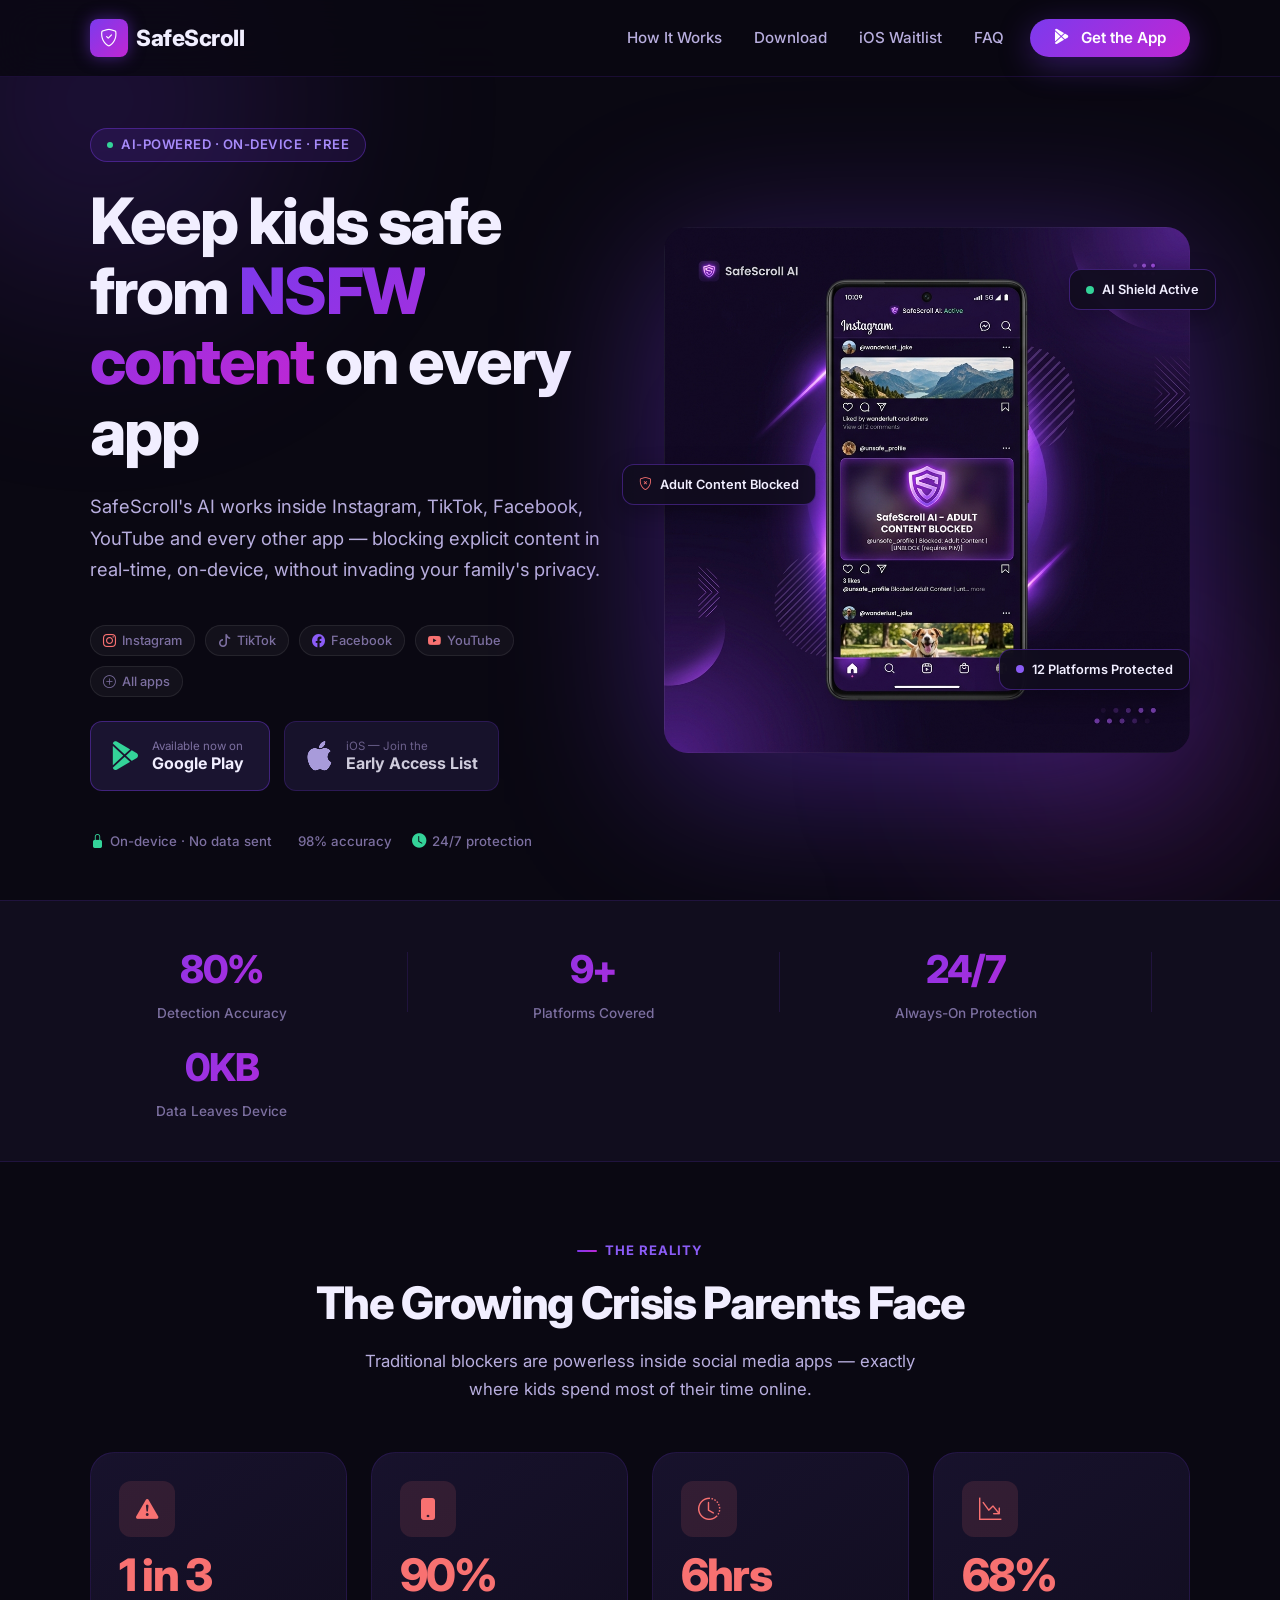
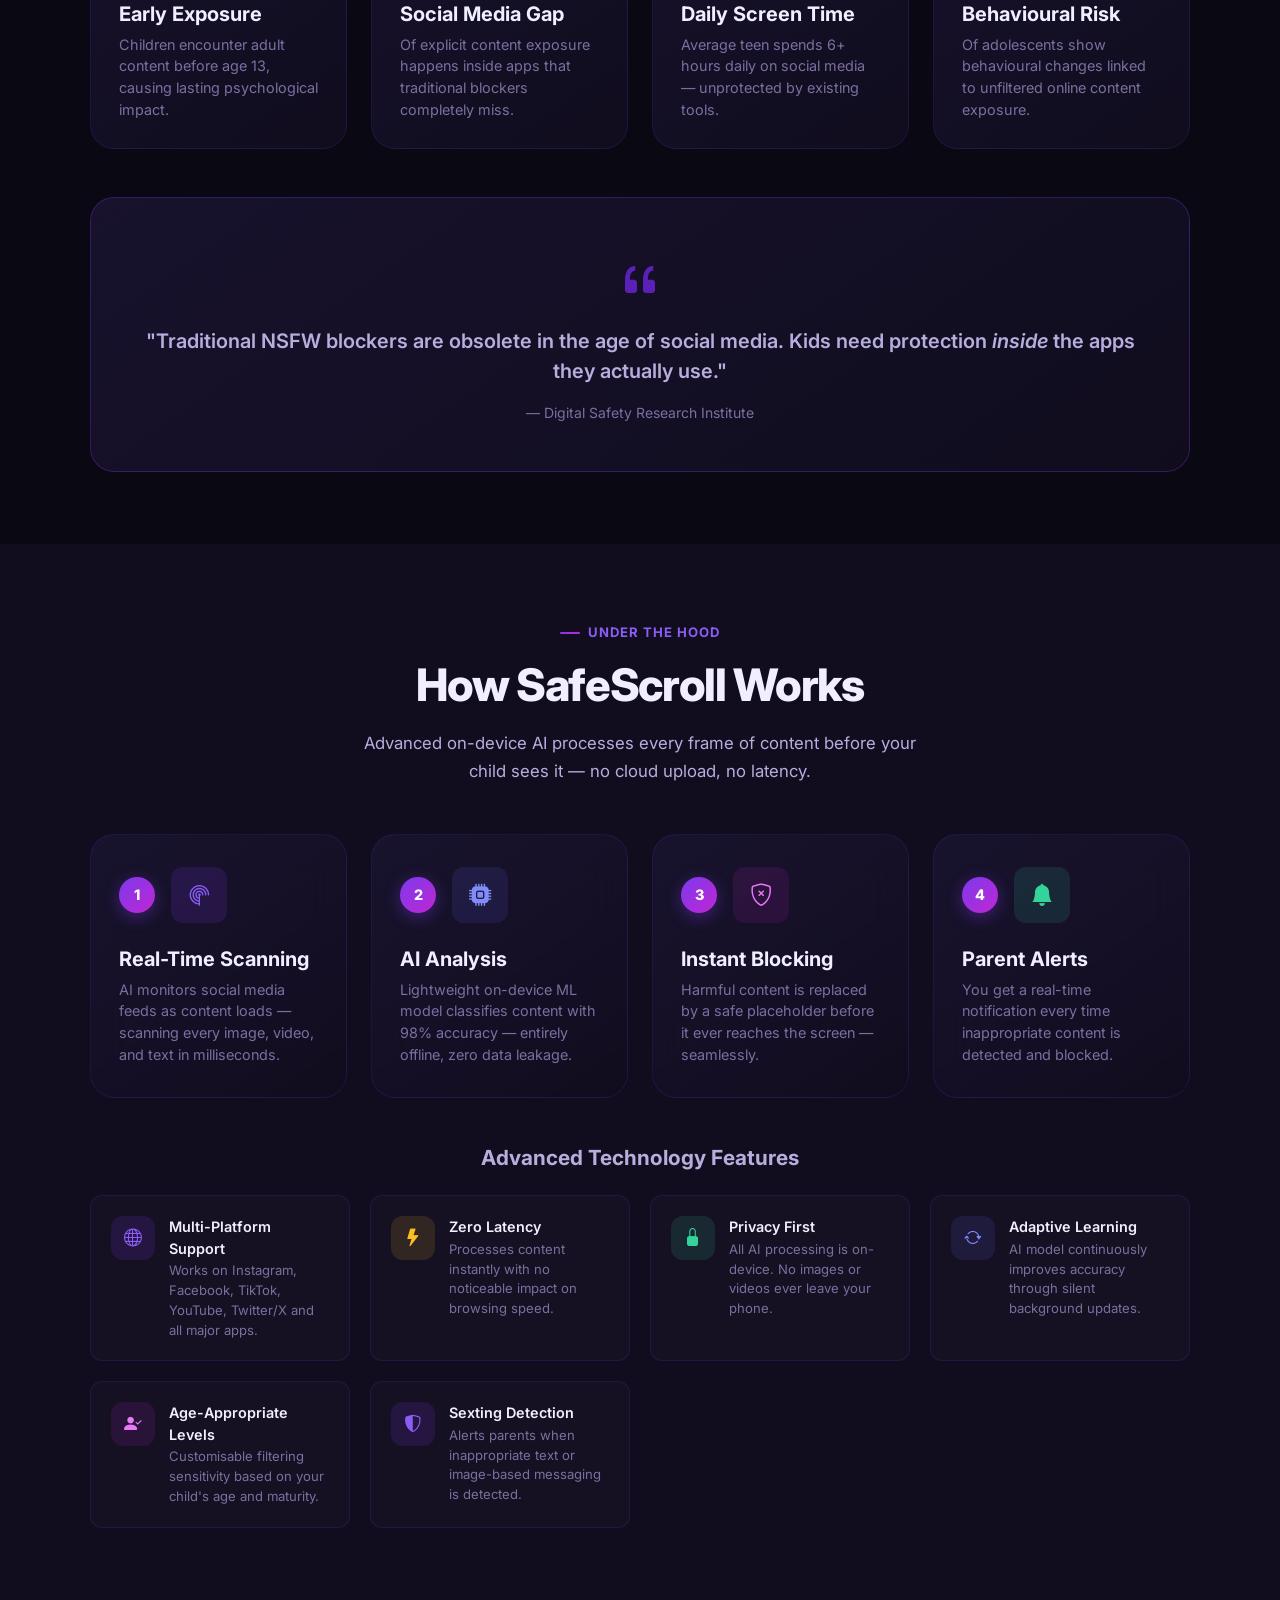
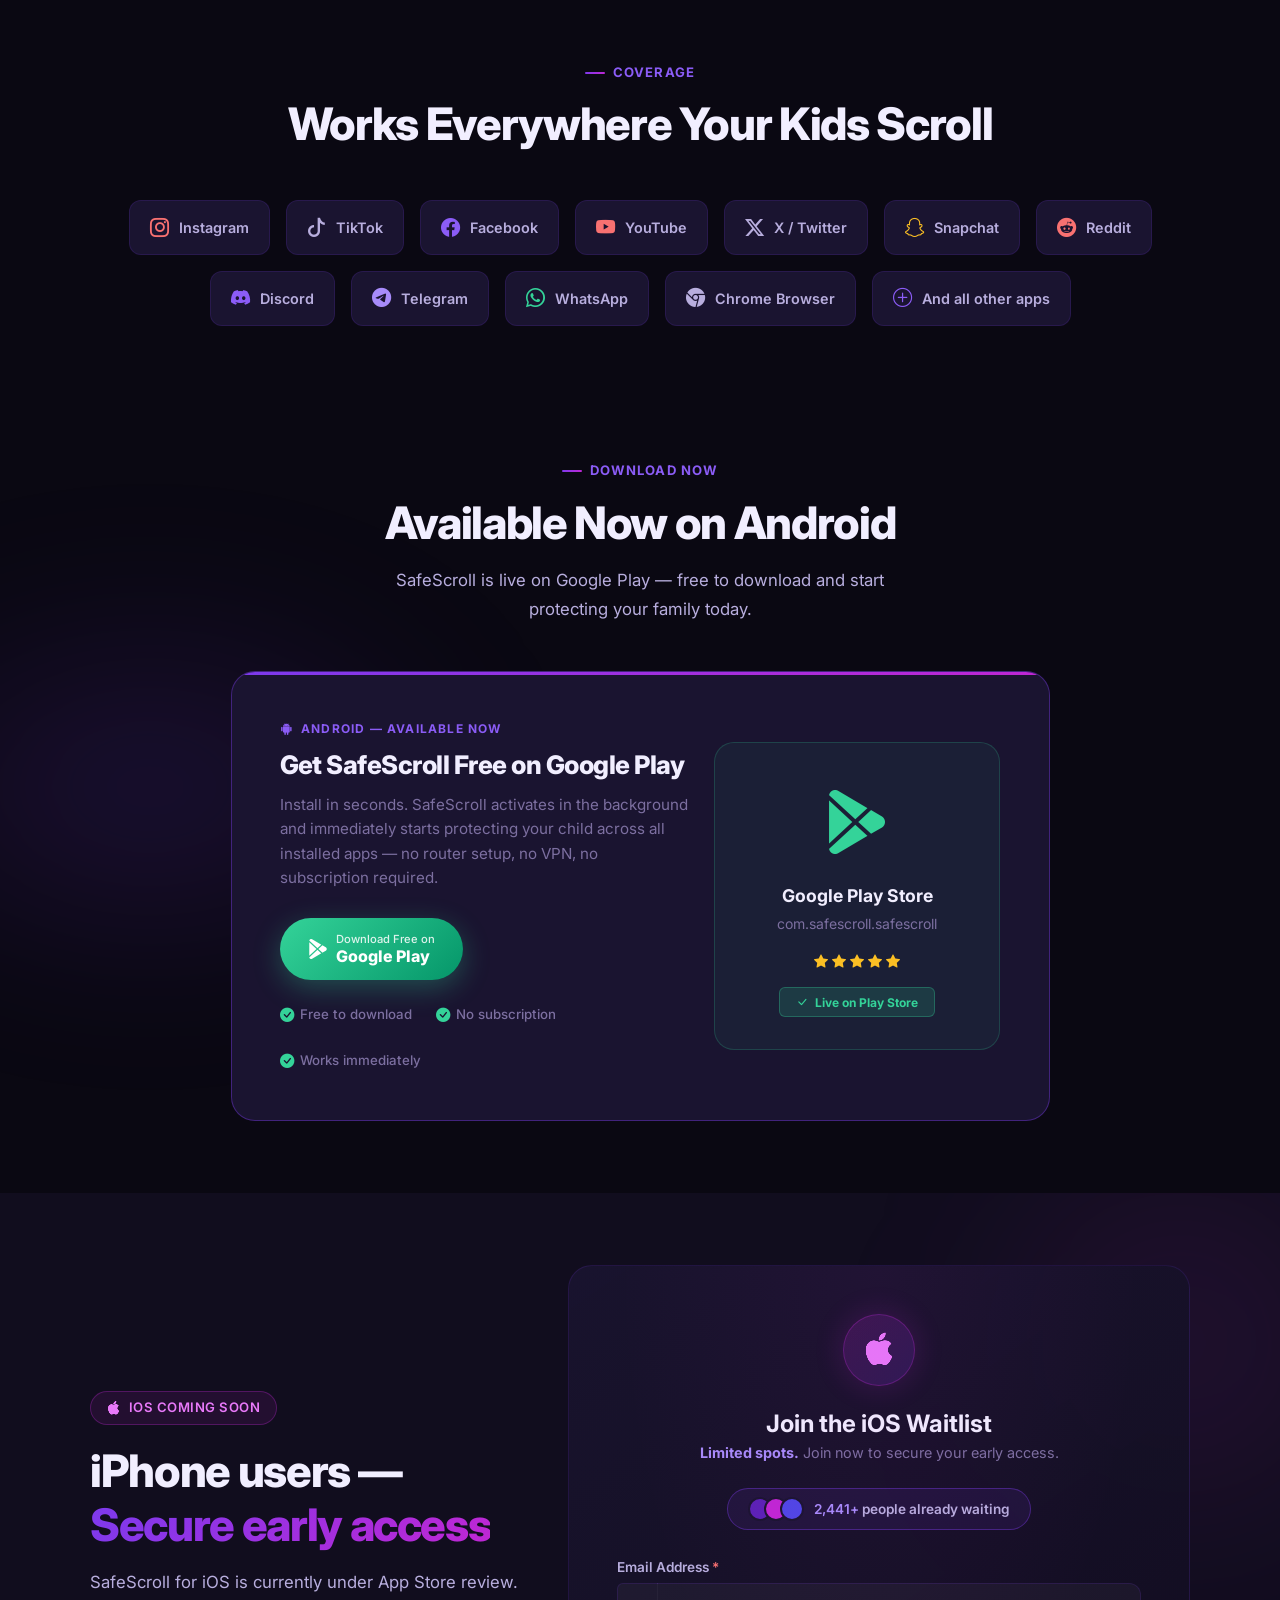
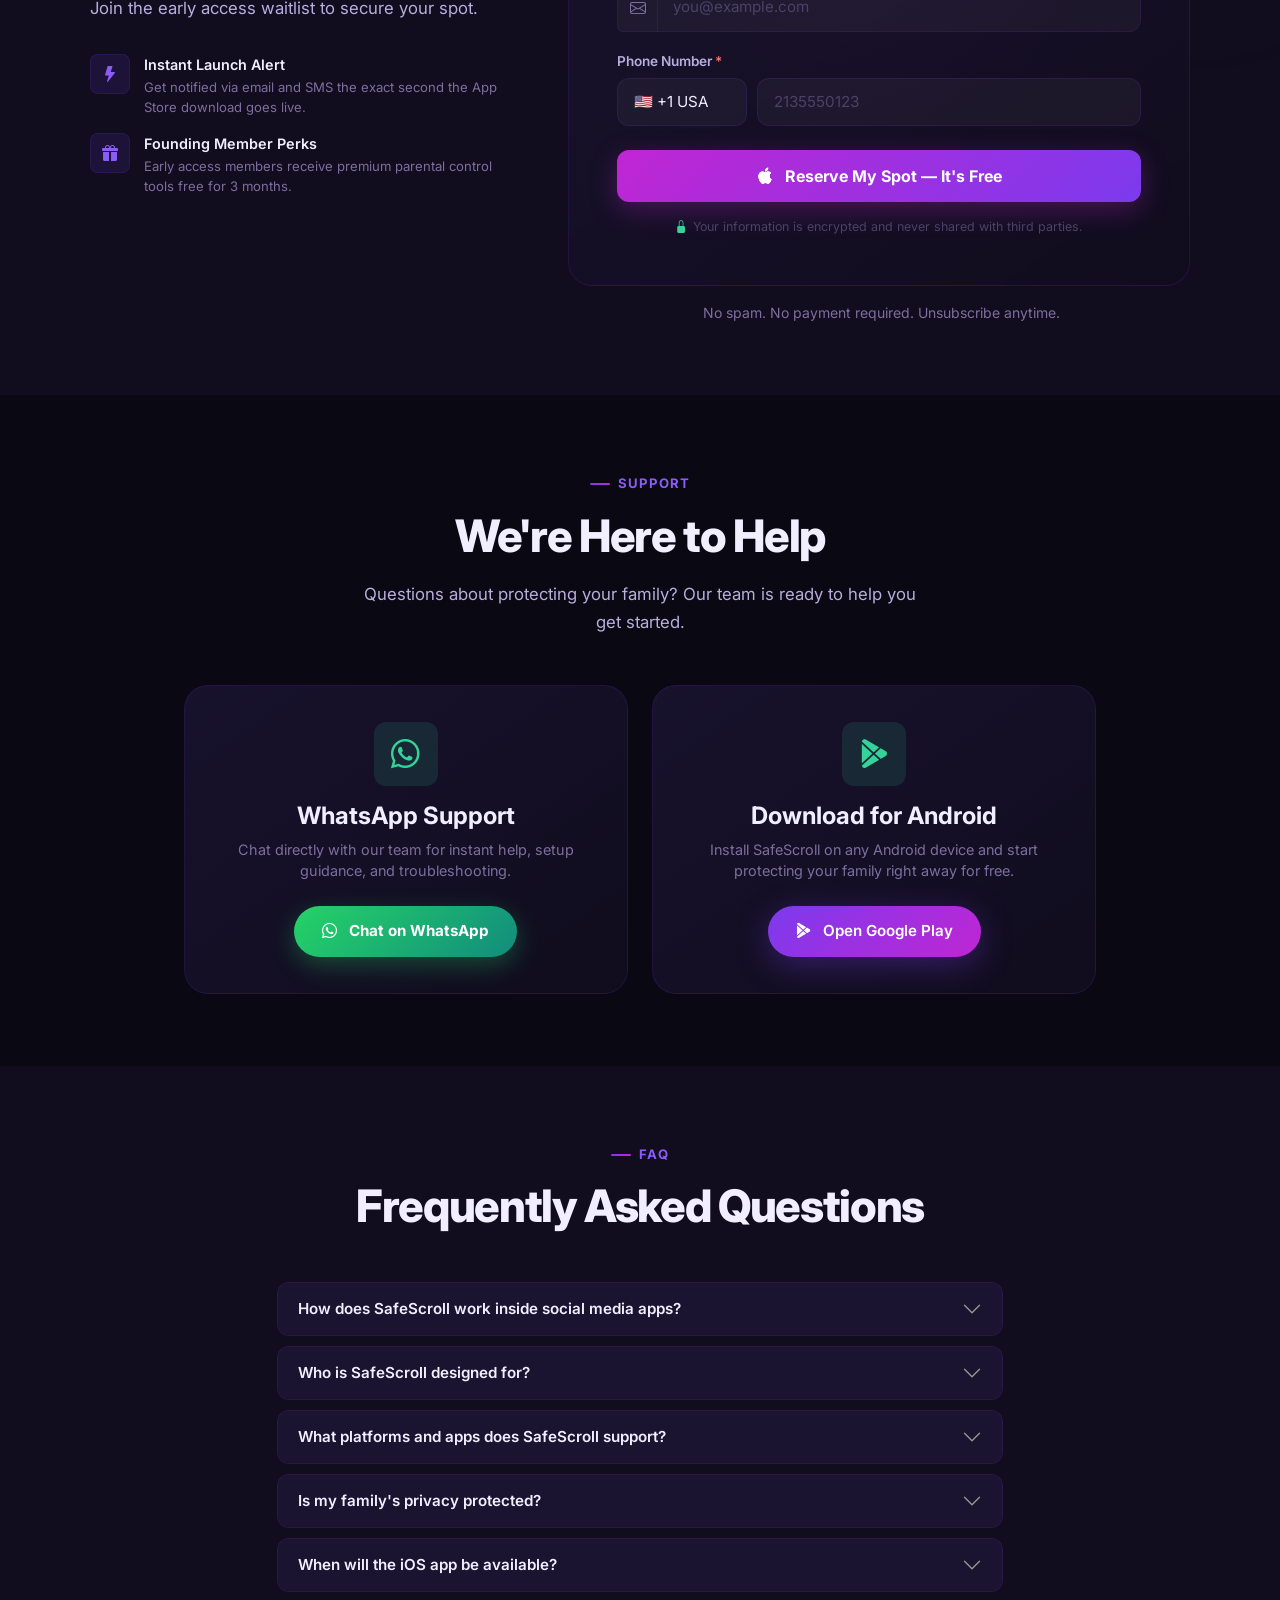
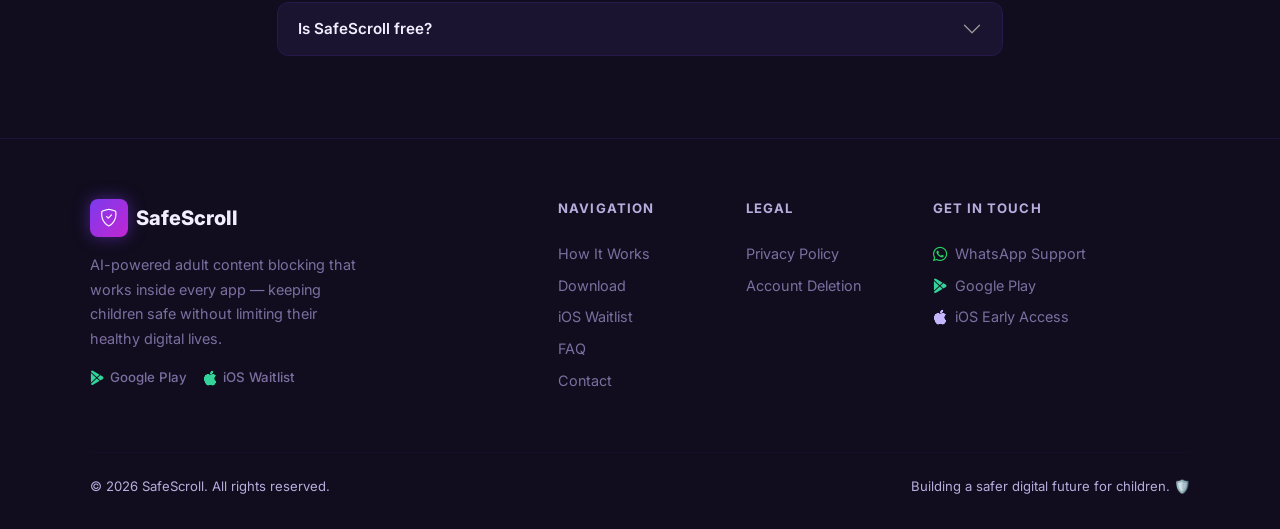
==== commit 96c26b69: "ui update" ====
--- a/index.html
+++ b/index.html
@@ -46,6 +46,9 @@
     <link rel="stylesheet" href="https://cdn.jsdelivr.net/npm/bootstrap-icons@1.11.1/font/bootstrap-icons.css">
     <!-- Custom CSS -->
     <link rel="stylesheet" href="styles.css">
+    <!-- Favicon -->
+    <link rel="icon" type="image/png" href="favicon.png">
+    <link rel="apple-touch-icon" href="favicon.png">
 </head>
 
 <body>
@@ -108,7 +111,7 @@
 
                     <h1 class="hero-title">
                         Keep kids safe from
-                        <span class="text-gradient">adult content</span>
+                        <span class="text-gradient">NSFW content</span>
                         on every app
                     </h1>
 
@@ -669,30 +672,38 @@
                                 <div class="phone-input-group">
                                     <div class="country-select">
                                         <select class="form-select" id="waitlist-country-code" required>
-                                            <option value="+91">🇮🇳 +91 India</option>
                                             <option value="+1">🇺🇸 +1 USA</option>
                                             <option value="+1-ca">🇨🇦 +1 Canada</option>
                                             <option value="+44">🇬🇧 +44 UK</option>
                                             <option value="+61">🇦🇺 +61 Australia</option>
                                             <option value="+971">🇦🇪 +971 UAE</option>
+                                            <option value="+966">🇸🇦 +966 Saudi Arabia</option>
+                                            <option value="+90">🇹🇷 +90 Turkey</option>
+                                            <option value="+972">🇮🇱 +972 Israel</option>
                                             <option value="+65">🇸🇬 +65 Singapore</option>
                                             <option value="+60">🇲🇾 +60 Malaysia</option>
                                             <option value="+64">🇳🇿 +64 New Zealand</option>
                                             <option value="+27">🇿🇦 +27 South Africa</option>
                                             <option value="+49">🇩🇪 +49 Germany</option>
+                                            <option value="+48">🇵🇱 +48 Poland</option>
+                                            <option value="+353">🇮🇪 +353 Ireland</option>
                                             <option value="+33">🇫🇷 +33 France</option>
                                             <option value="+39">🇮🇹 +39 Italy</option>
                                             <option value="+34">🇪🇸 +34 Spain</option>
                                             <option value="+31">🇳🇱 +31 Netherlands</option>
                                             <option value="+55">🇧🇷 +55 Brazil</option>
                                             <option value="+52">🇲🇽 +52 Mexico</option>
+                                            <option value="+57">🇨🇴 +57 Colombia</option>
+                                            <option value="+54">🇦🇷 +54 Argentina</option>
                                             <option value="+81">🇯🇵 +81 Japan</option>
                                             <option value="+82">🇰🇷 +82 South Korea</option>
+                                            <option value="+84">🇻🇳 +84 Vietnam</option>
                                             <option value="+86">🇨🇳 +86 China</option>
                                             <option value="+92">🇵🇰 +92 Pakistan</option>
                                             <option value="+880">🇧🇩 +880 Bangladesh</option>
                                             <option value="+94">🇱🇰 +94 Sri Lanka</option>
                                             <option value="+977">🇳🇵 +977 Nepal</option>
+                                            <option value="+91">🇮🇳 +91 India</option>
                                             <option value="+62">🇮🇩 +62 Indonesia</option>
                                             <option value="+66">🇹🇭 +66 Thailand</option>
                                             <option value="+63">🇵🇭 +63 Philippines</option>
@@ -703,7 +714,7 @@
                                         </select>
                                     </div>
                                     <input type="tel" class="form-control phone-number" id="waitlist-phone"
-                                        placeholder="9876543210" required pattern="[0-9]{6,15}">
+                                        placeholder="2135550123" required>
                                 </div>
                                 <div class="invalid-feedback">Please enter a valid phone number.</div>
                             </div>
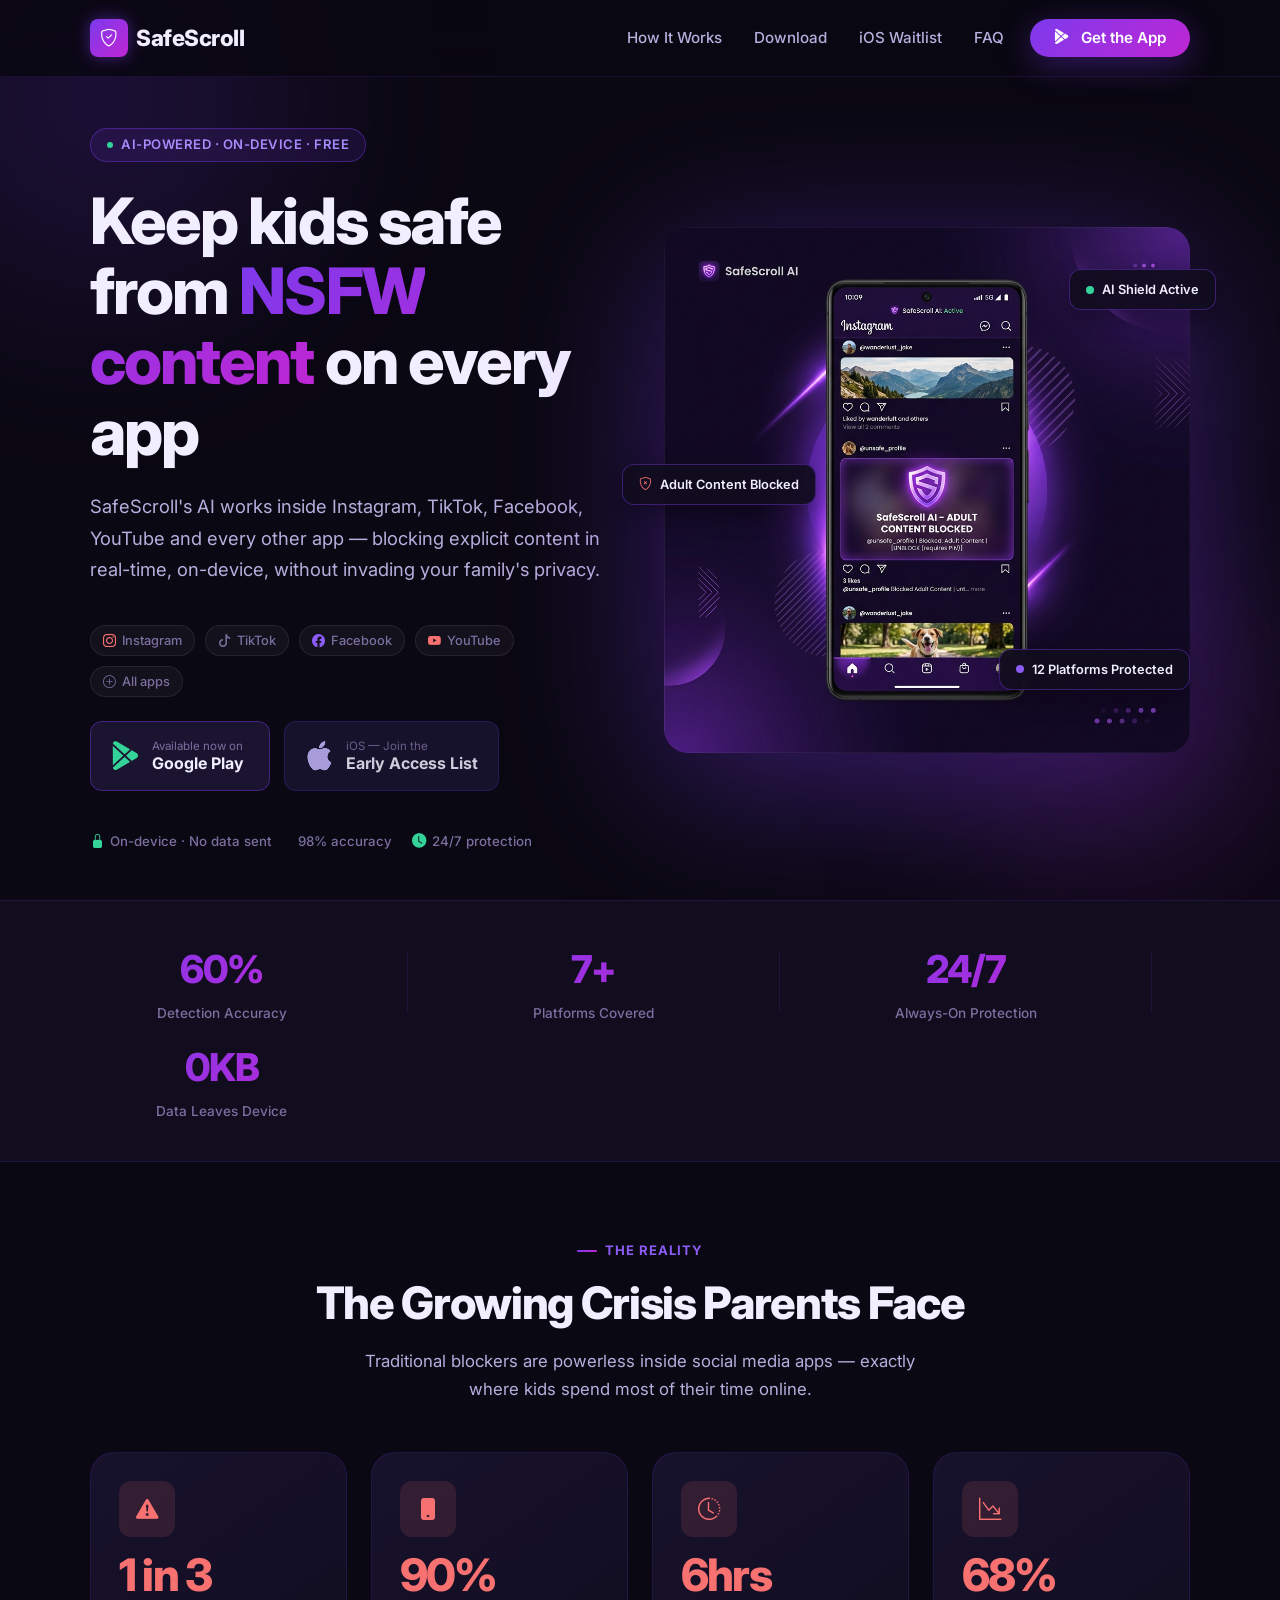
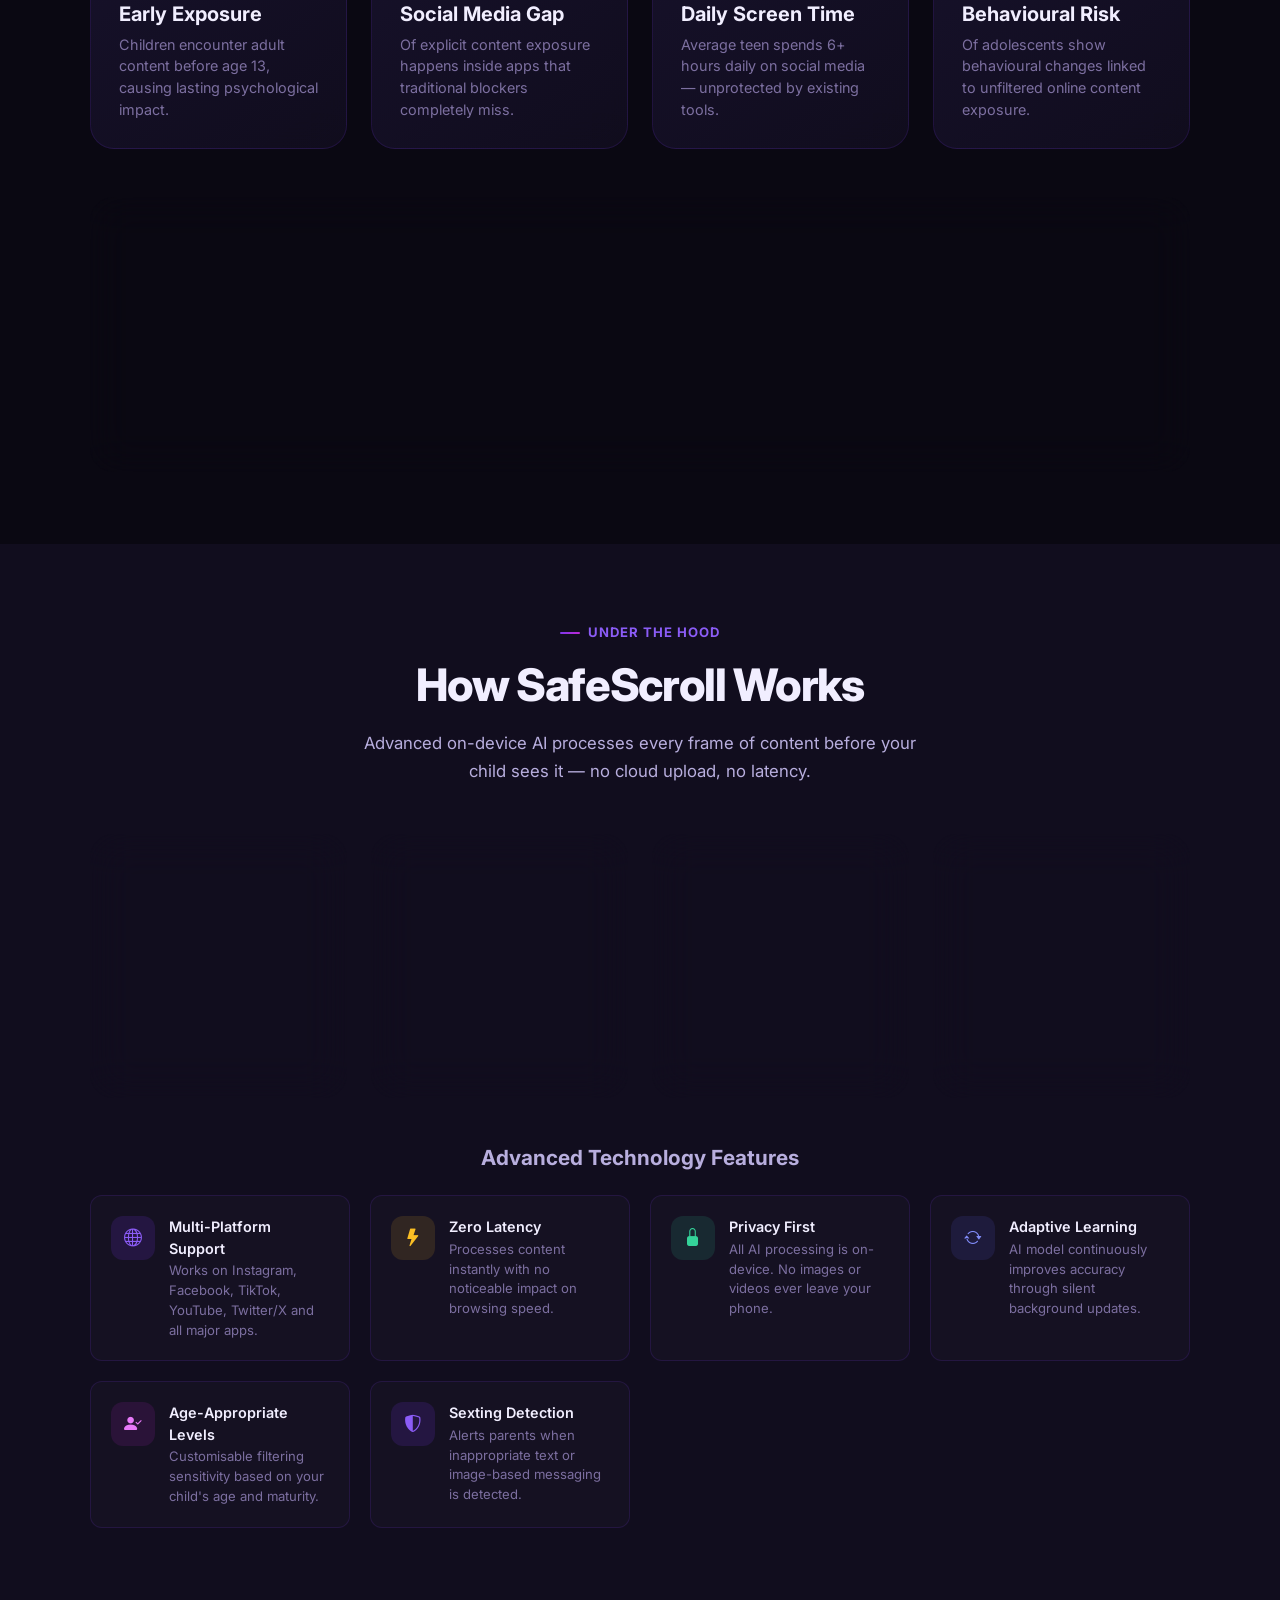
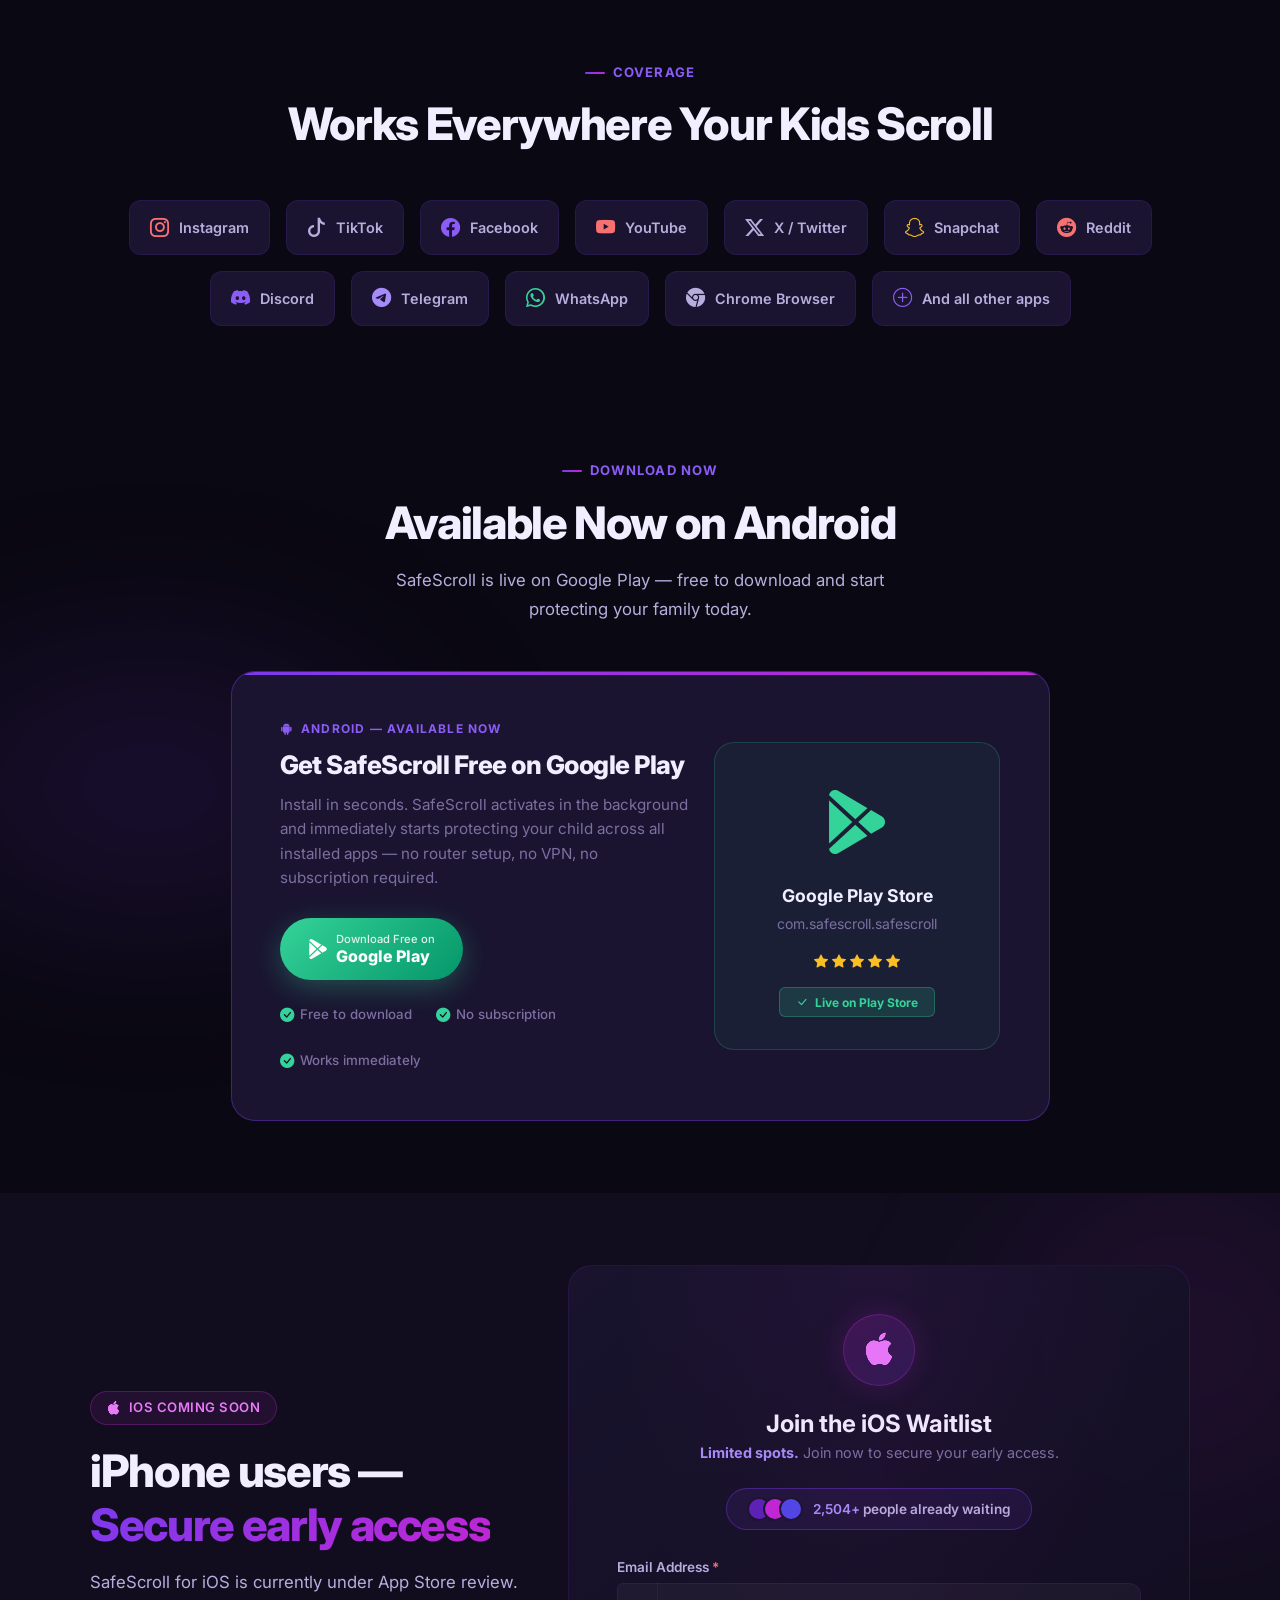
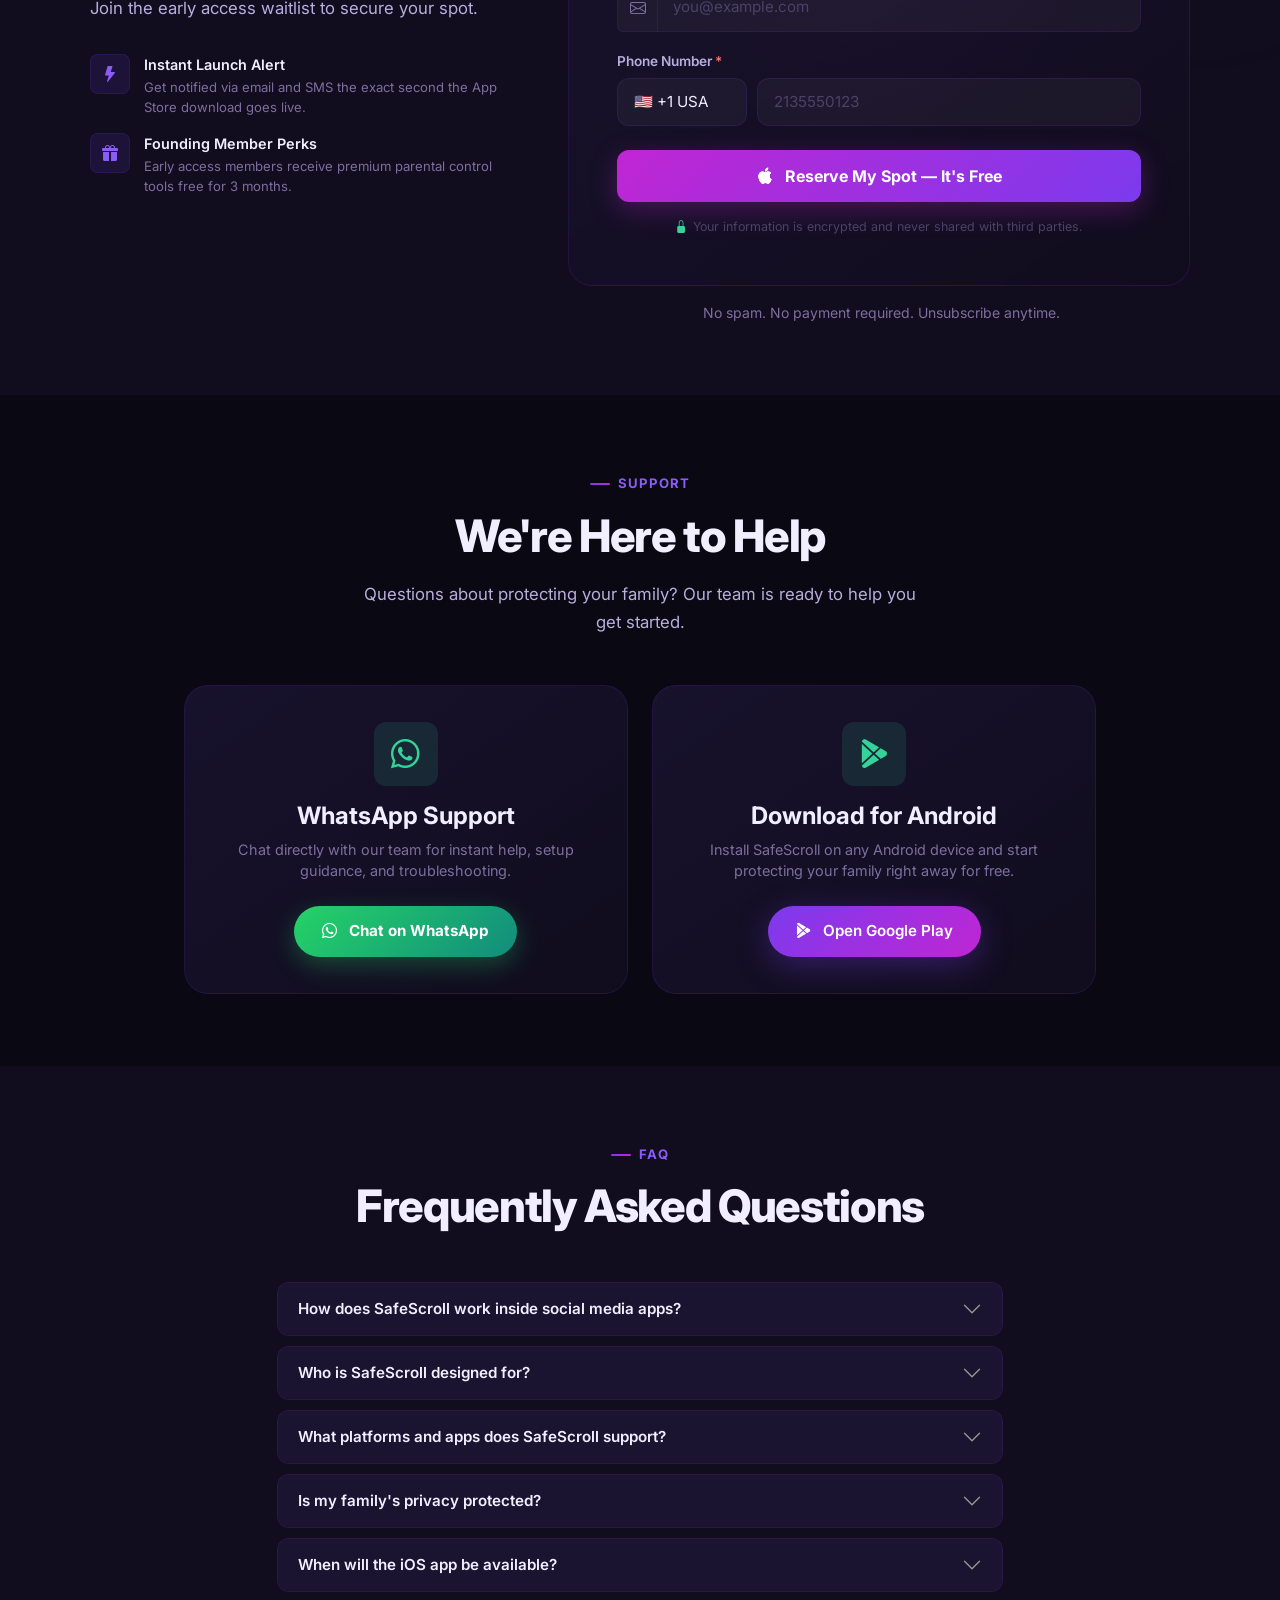
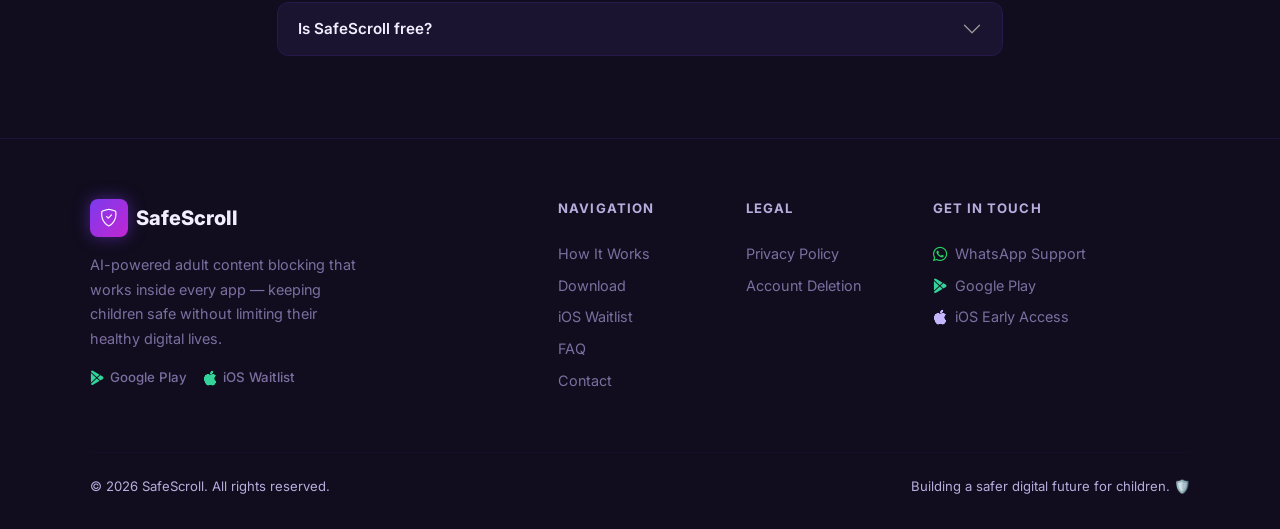
==== commit 63ebe83d: "ui improve" ====
--- a/index.html
+++ b/index.html
@@ -618,7 +618,7 @@
 
                 <!-- Right: Form -->
                 <div class="col-lg-7 fade-in-up" style="transition-delay:0.2s;">
-                    <div class="waitlist-card">
+                    <div class="waitlist-card" id="waitlist-card">
                         <!-- Lock icon -->
                         <div class="waitlist-lock-icon">
                             <i class="bi bi-apple"></i>
@@ -788,7 +788,7 @@
                         <h4 class="fw-bold mb-2">WhatsApp Support</h4>
                         <p class="text-muted mb-4" style="font-size:0.9rem;">Chat directly with our team for instant
                             help, setup guidance, and troubleshooting.</p>
-                        <a href="https://wa.me/6383449908?text=Hi%21%20I%27m%20interested%20in%20SafeScroll%20and%20would%20like%20to%20know%20more."
+                        <a href="https://wa.me/9363717887?text=Hi%21%20I%27m%20interested%20in%20SafeScroll%20and%20would%20like%20to%20know%20more."
                             target="_blank" rel="noopener" id="whatsapp-btn" class="btn btn-whatsapp">
                             <i class="bi bi-whatsapp me-2"></i> Chat on WhatsApp
                         </a>
@@ -993,7 +993,7 @@
                     <div class="footer-heading">Get in Touch</div>
                     <ul class="list-unstyled" style="font-size:0.9rem; line-height:2.2;">
                         <li>
-                            <a href="https://wa.me/6383449908" target="_blank" rel="noopener">
+                            <a href="https://wa.me/9363717887" target="_blank" rel="noopener">
                                 <i class="bi bi-whatsapp me-2" style="color:#25d366;"></i>WhatsApp Support
                             </a>
                         </li>
@@ -1034,7 +1034,7 @@
             <i class="bi bi-google-play"></i> Get Android
         </a>
         <a href="#ios-waitlist" id="mobile-ios-cta" class="btn-cta-mobile btn-ios-mobile">
-            <i class="bi bi-apple"></i> iOS Waitlist
+            <i class="bi bi-apple"></i> Get IOS
         </a>
     </div>
 
--- a/styles.css
+++ b/styles.css
@@ -1101,8 +1101,7 @@
 
     .stat-divider { display: none; }
 
-    .hero-cta-group { flex-direction: column; }
-    .store-badge { min-width: unset; width: 100%; }
+    .hero-cta-group { display: none !important; }
 
     .download-card { padding: 28px 20px; }
     .waitlist-card { padding: 28px 20px; }
